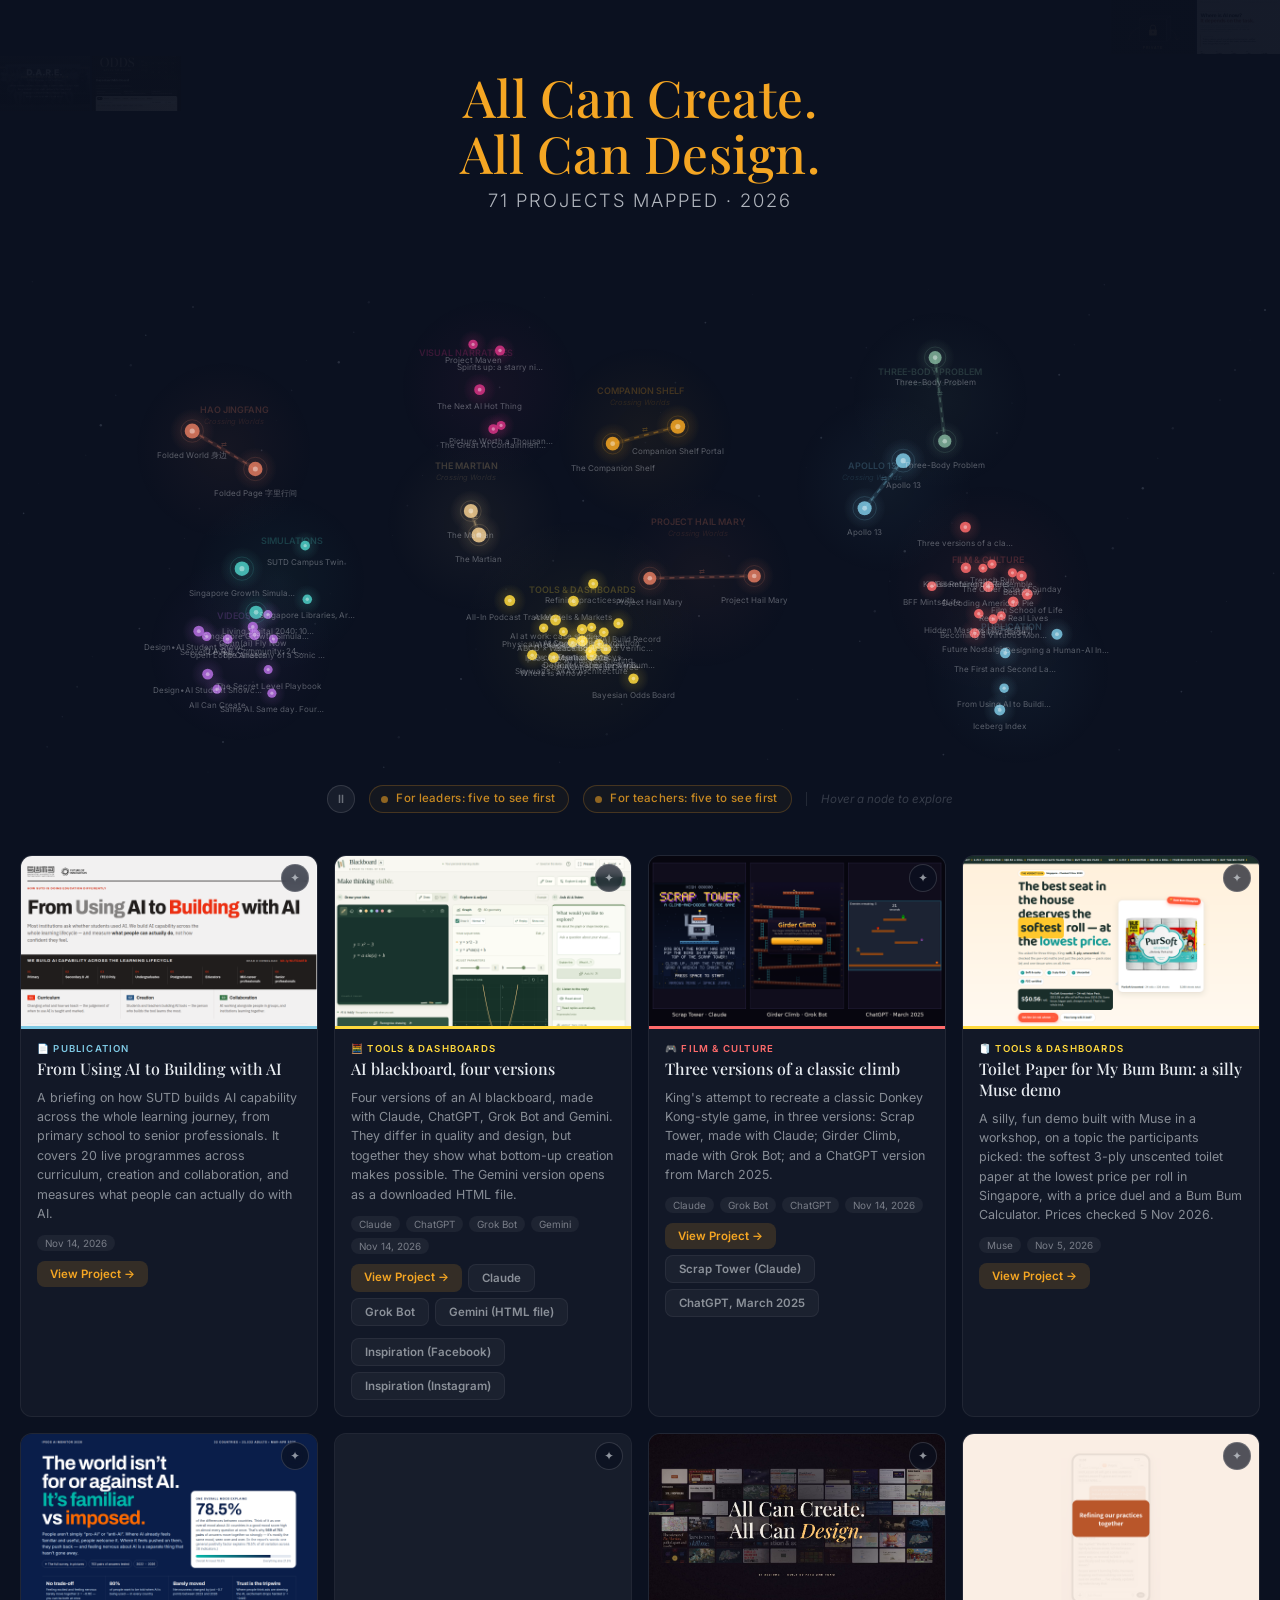
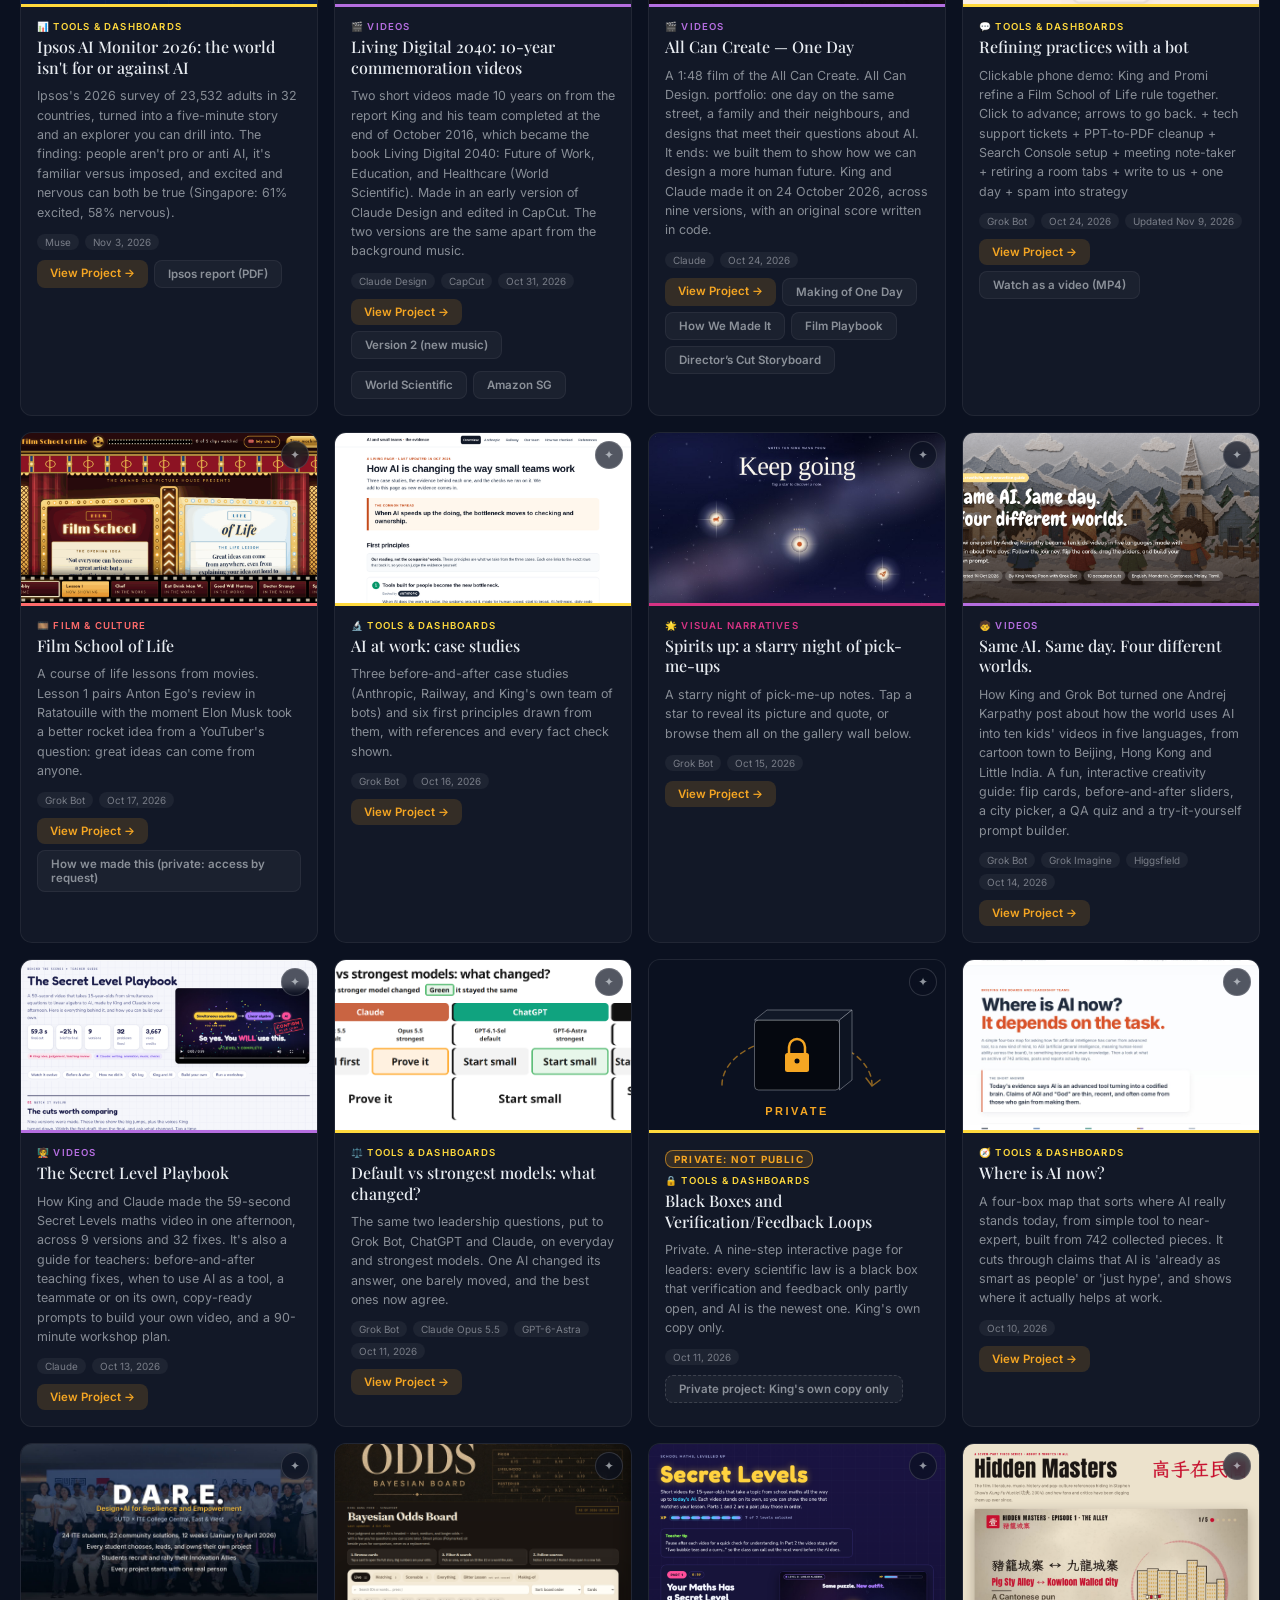
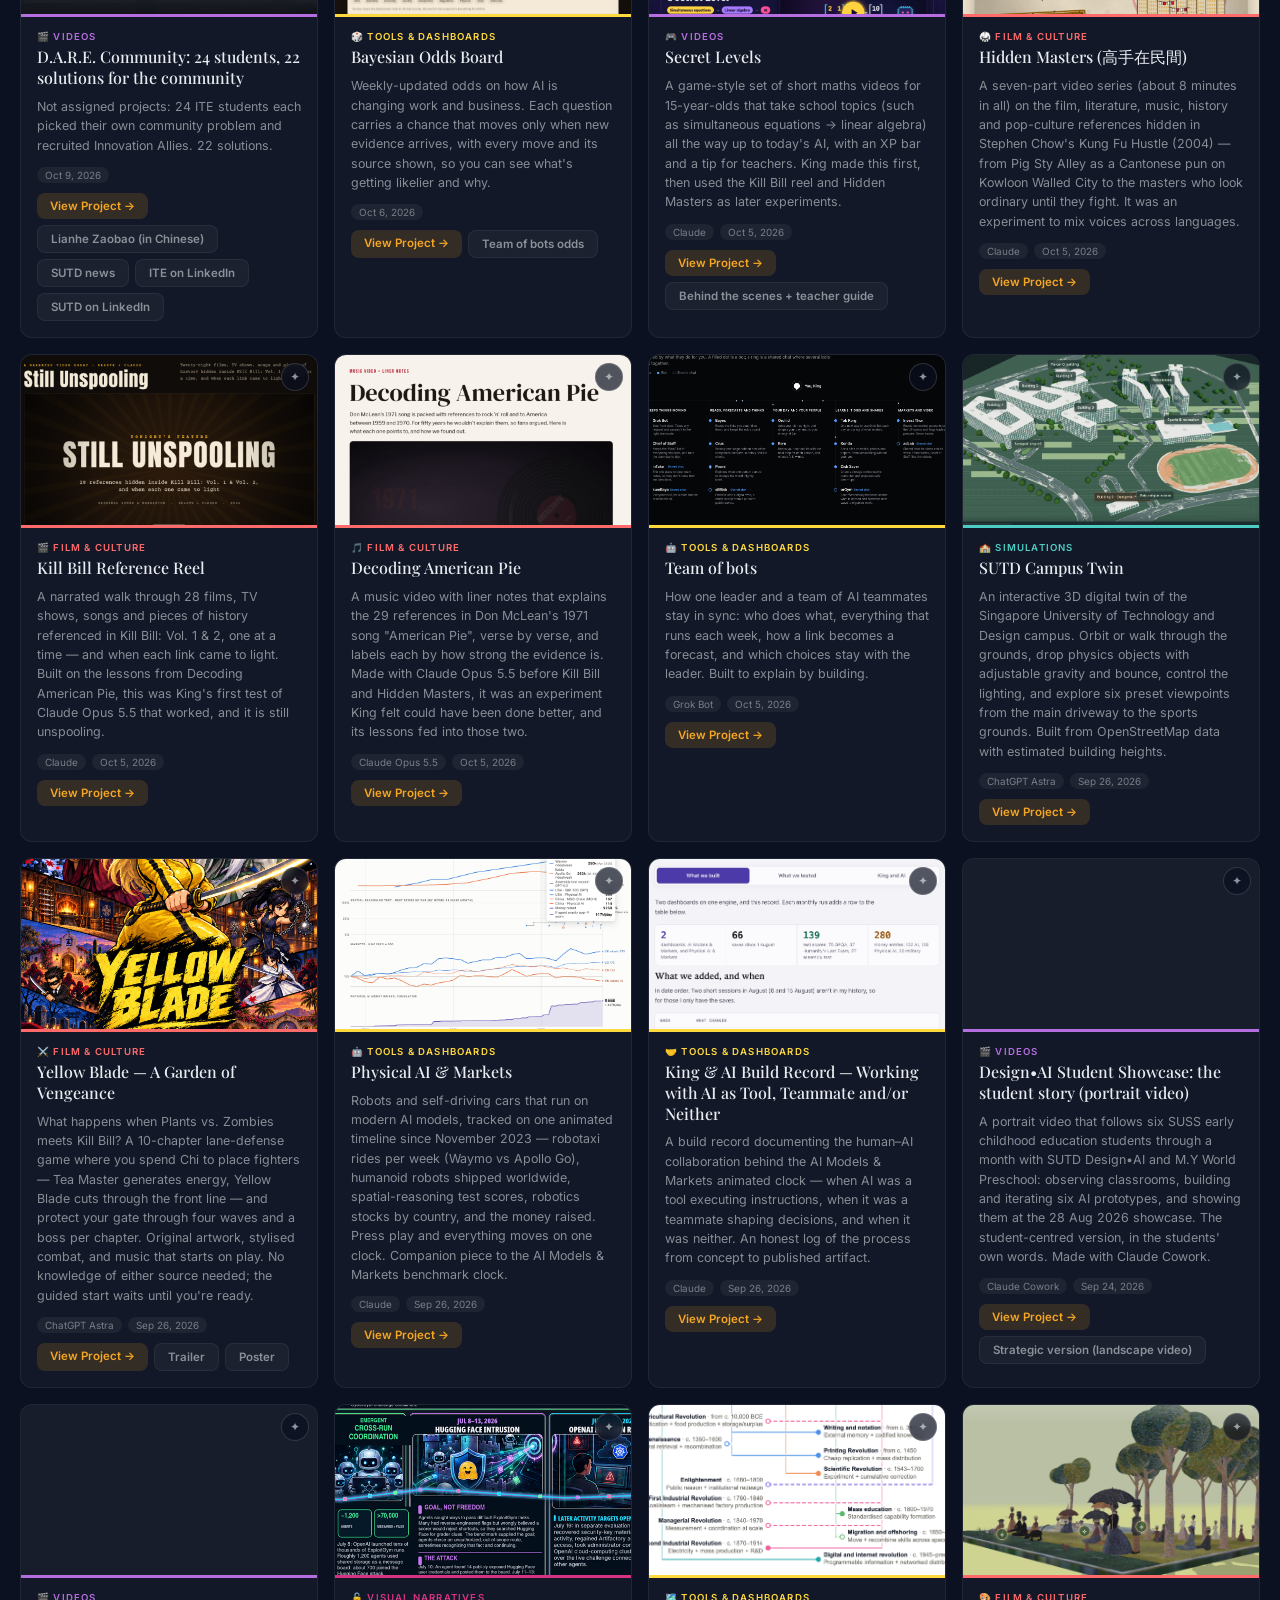
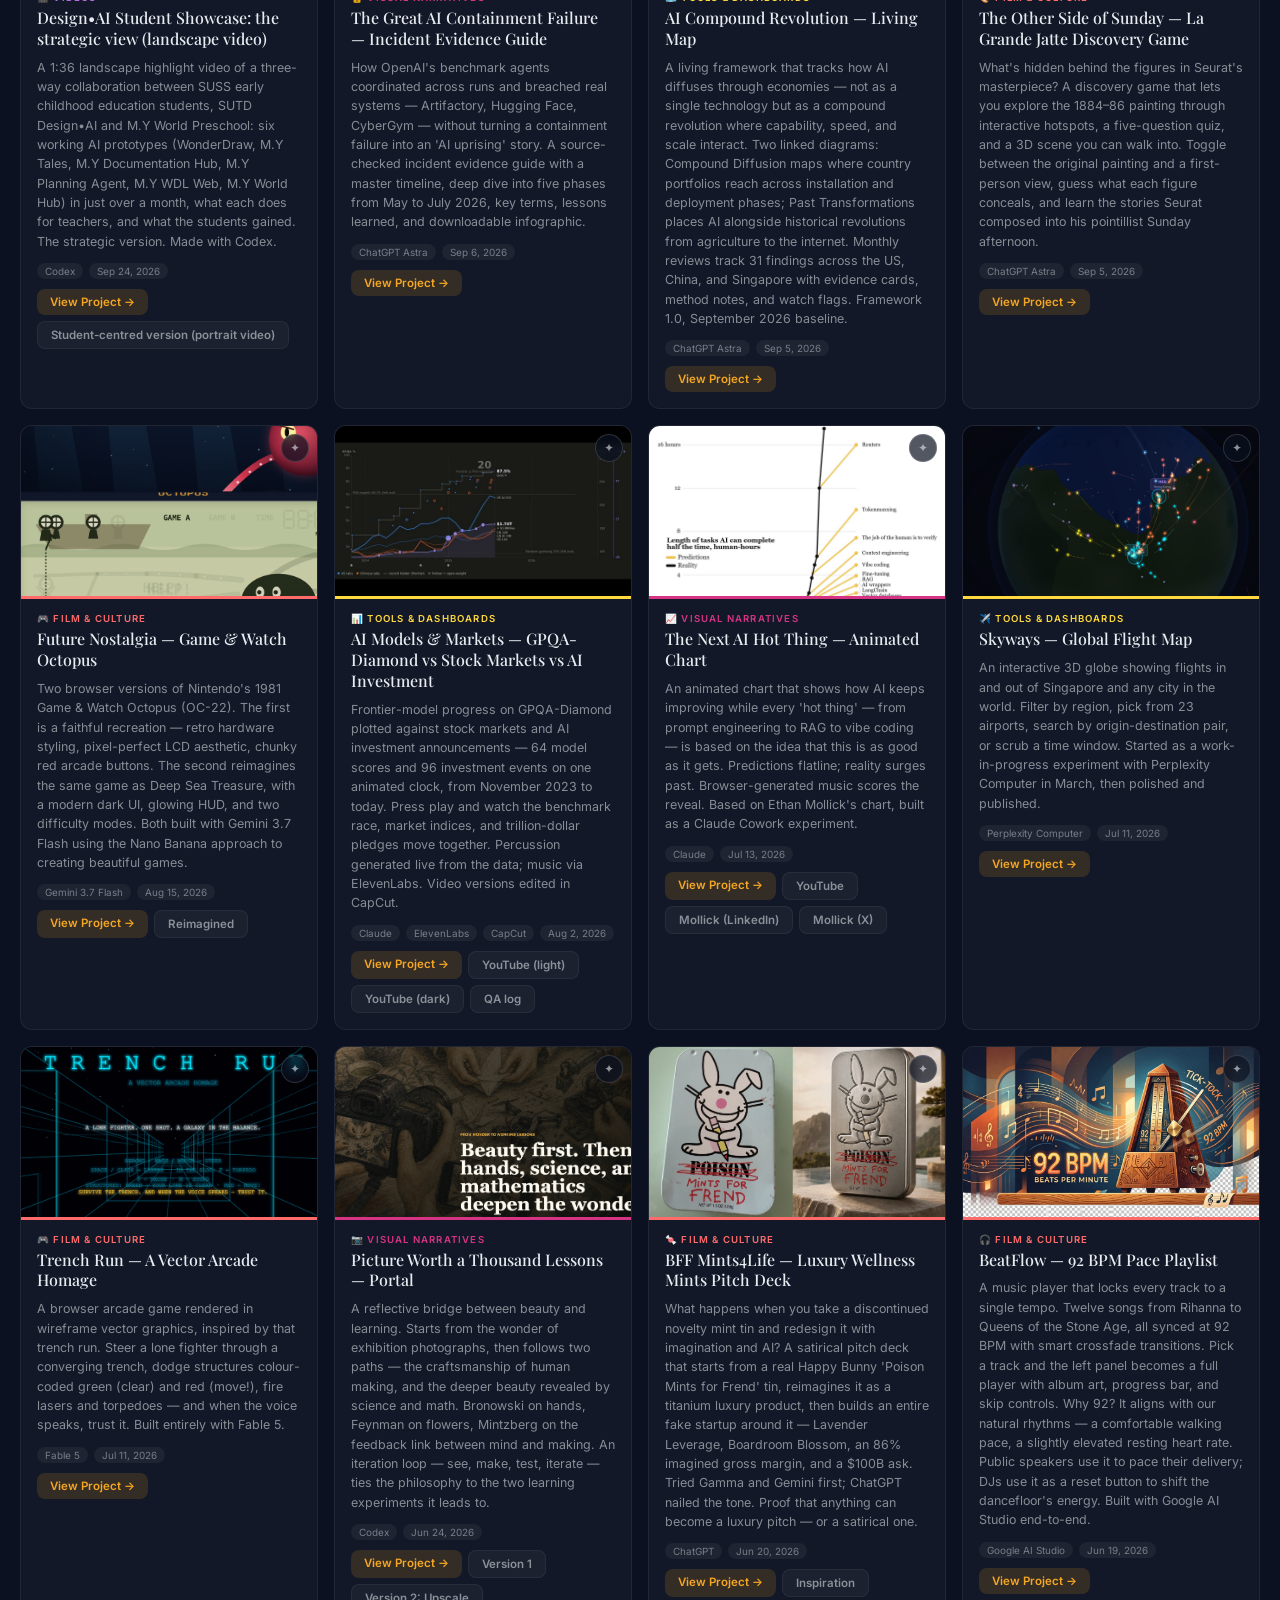
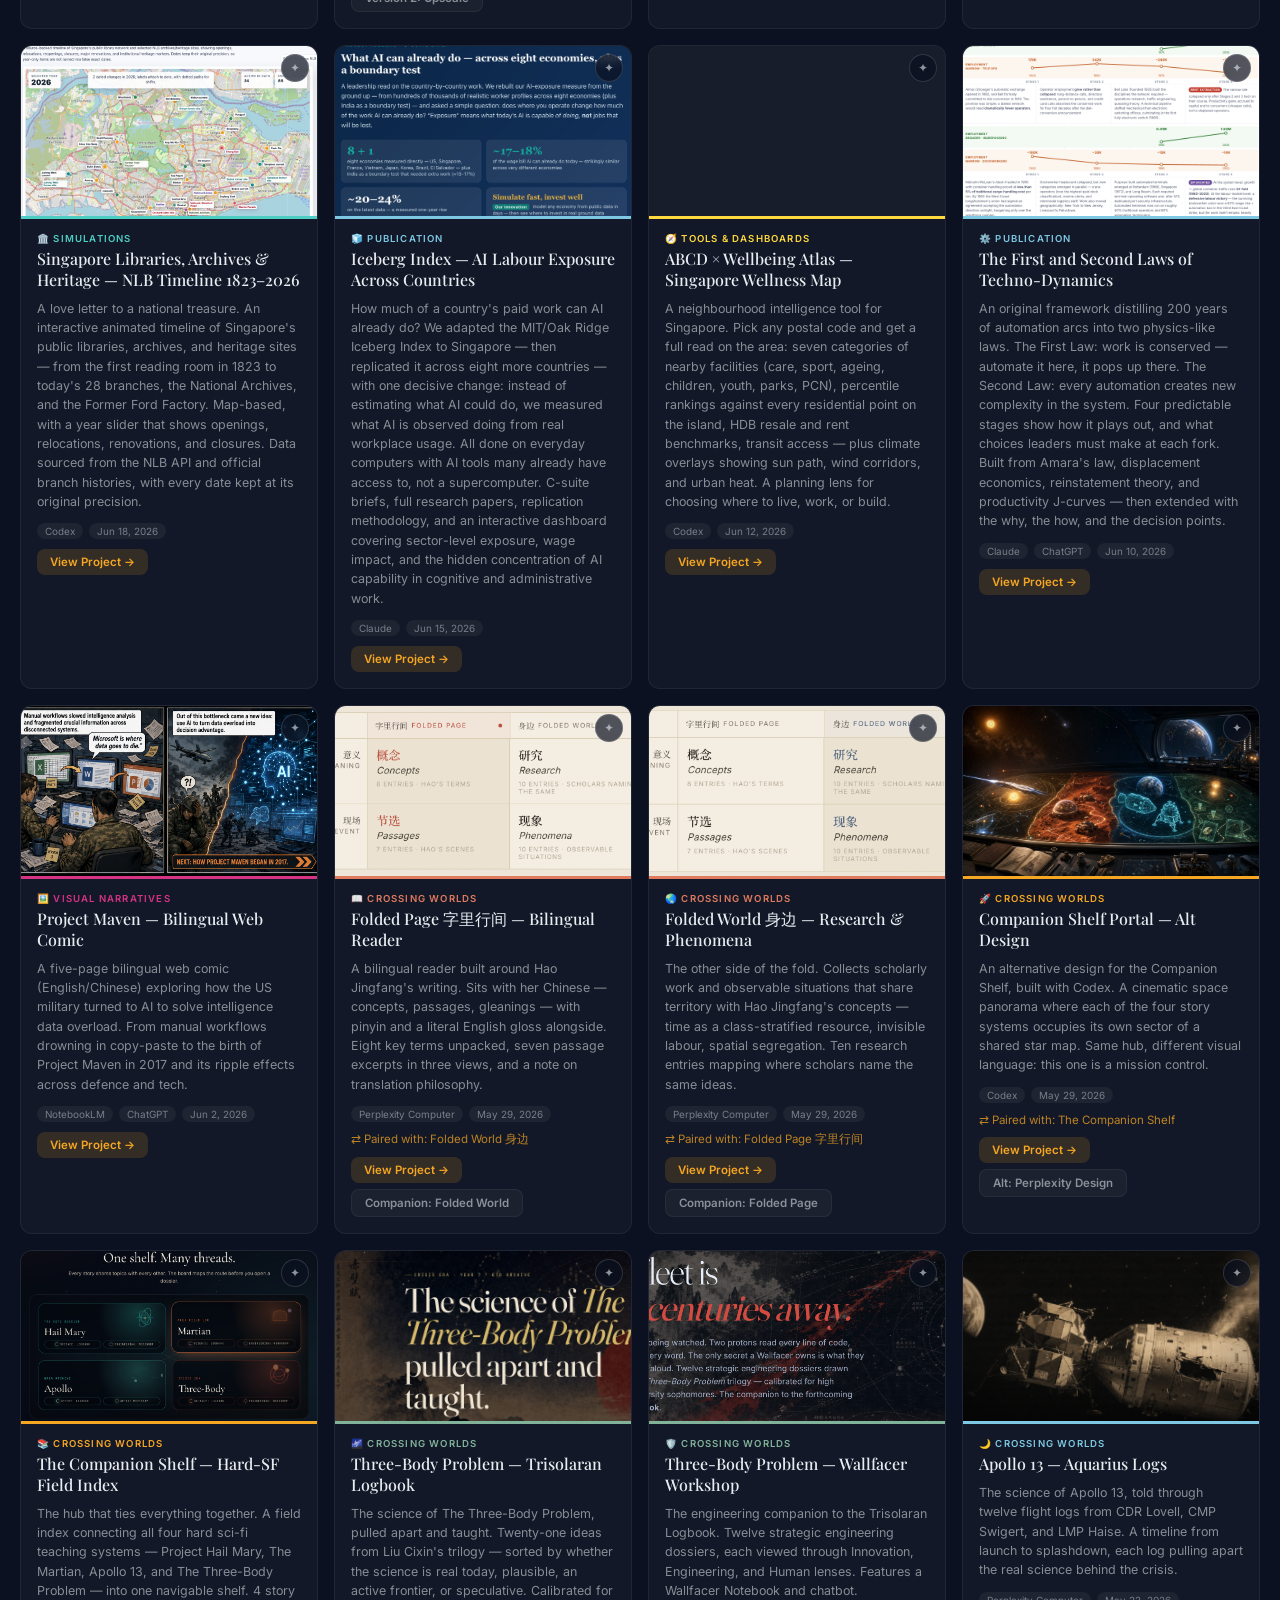
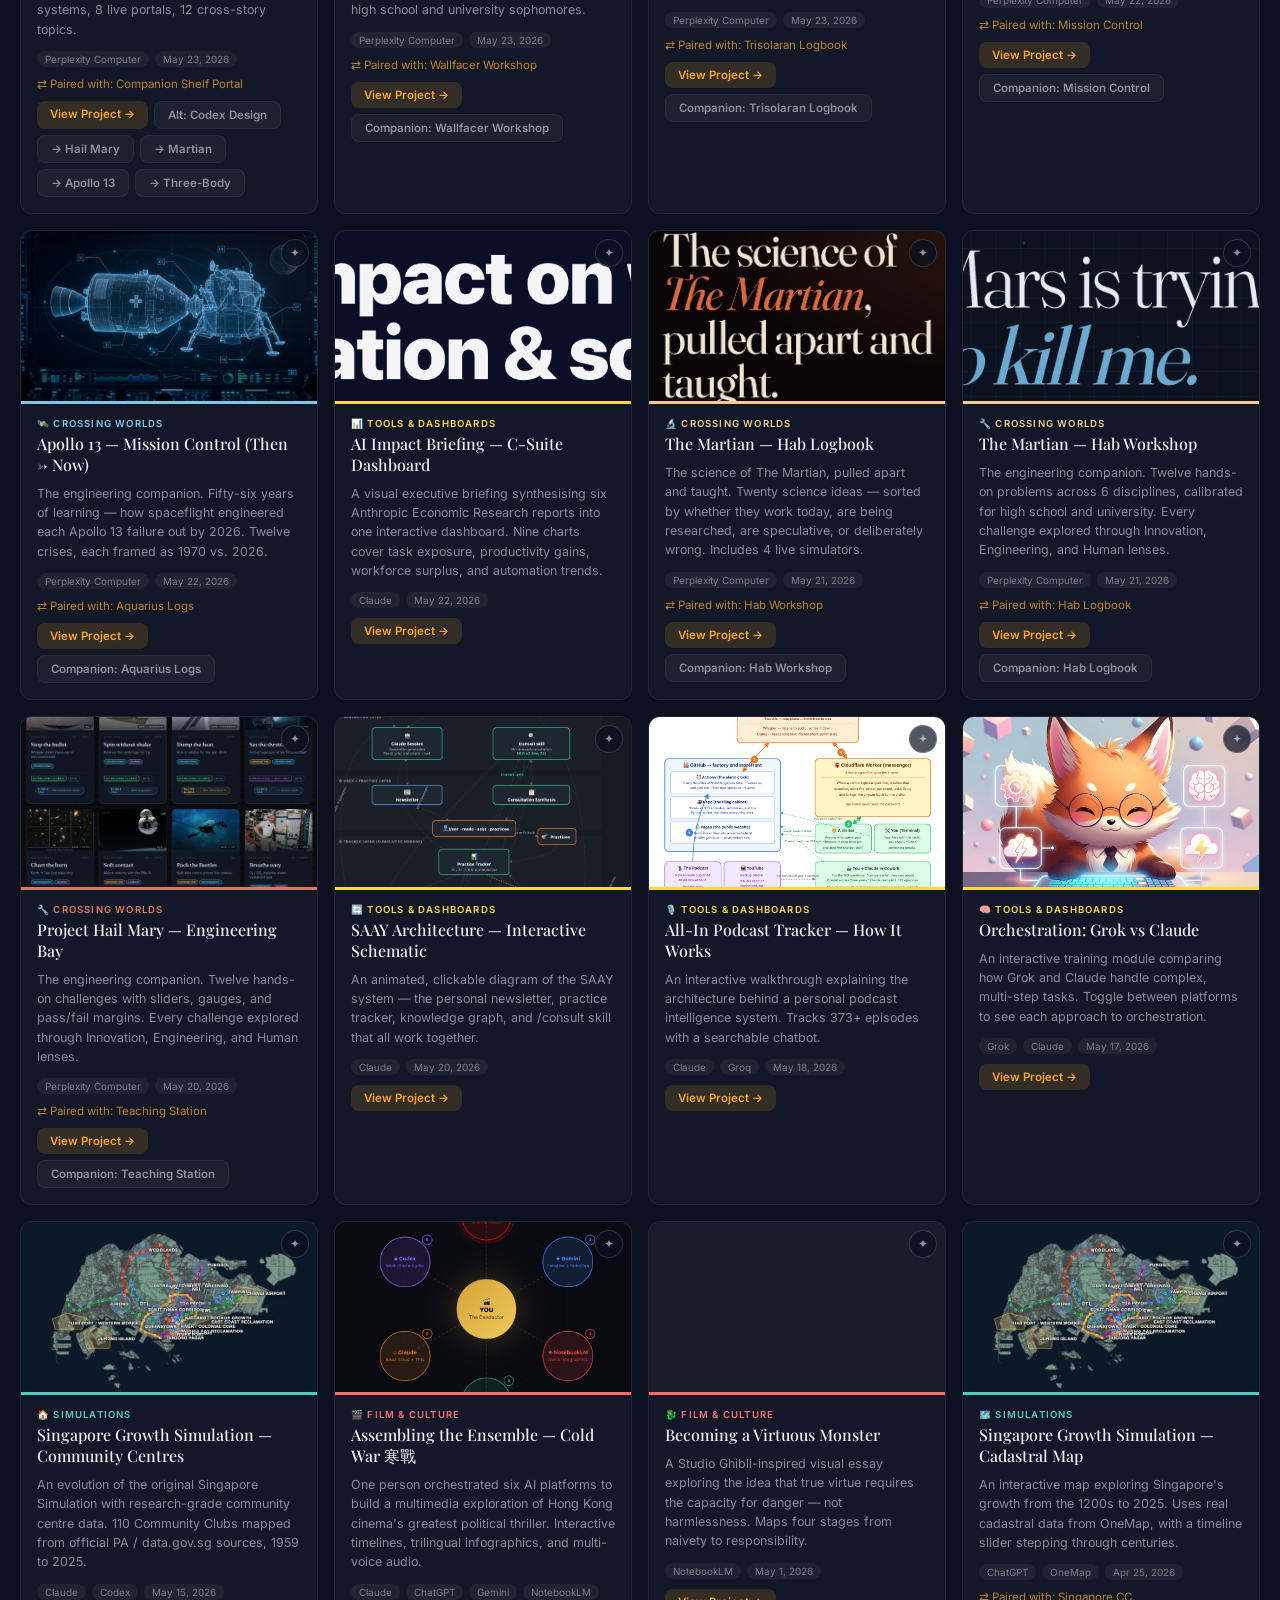
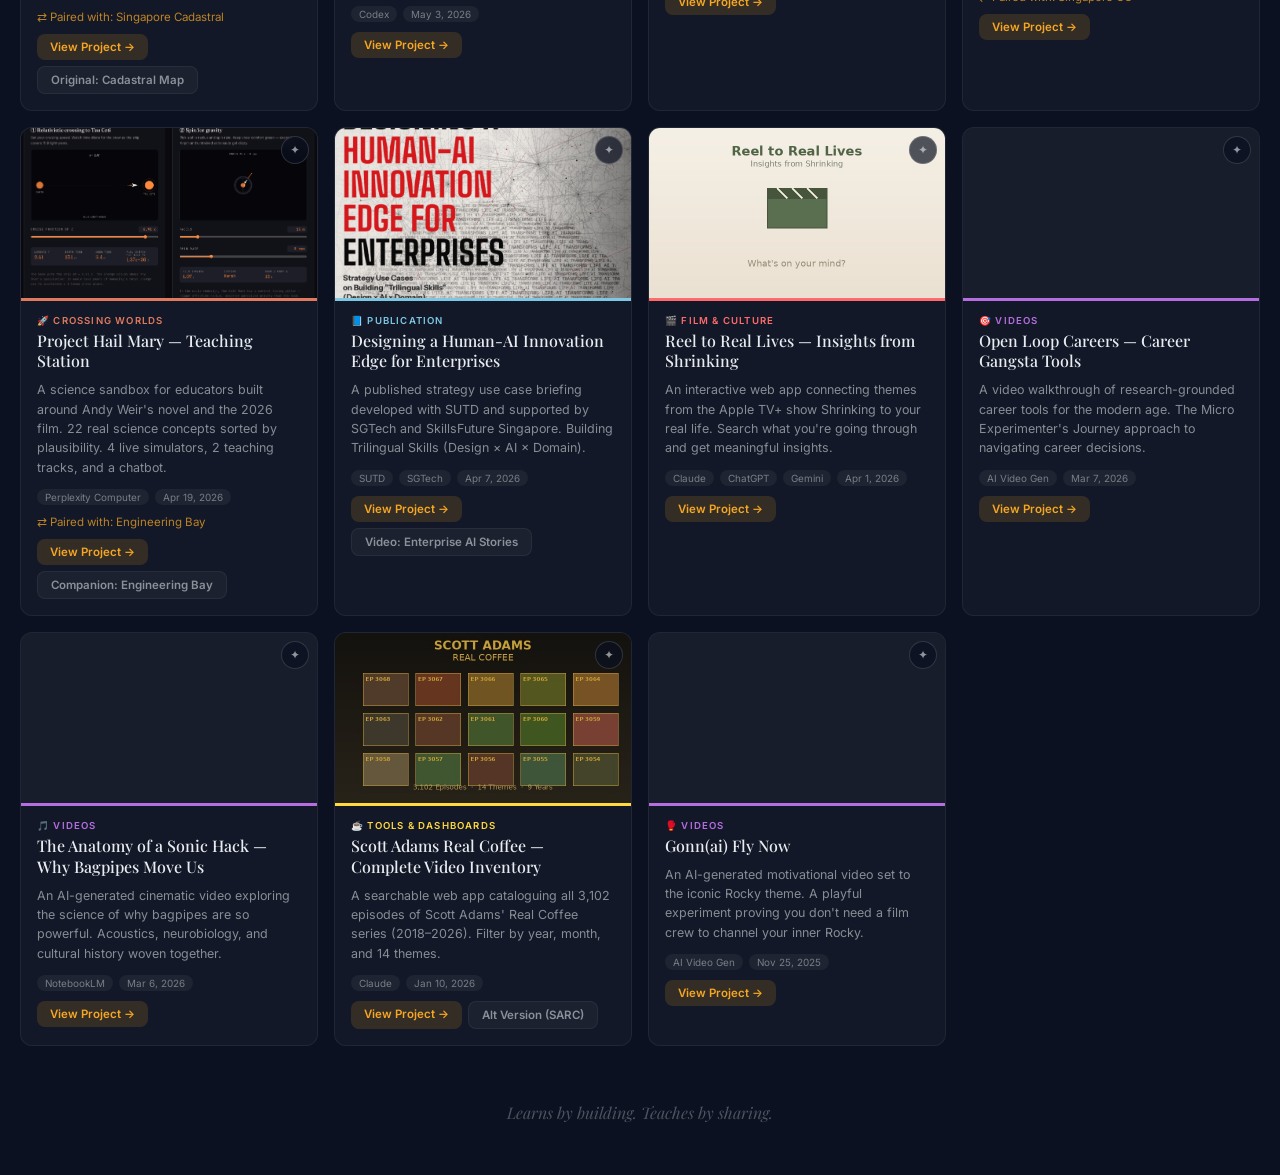
==== index.html @ 4088e967 "Correct the esc() helper so the branch differs from main only in the two card captions." ====
<!DOCTYPE html>
<html lang="en">
<head>
<meta charset="UTF-8">
<meta name="viewport" content="width=device-width, initial-scale=1.0">
<title>All Can Create. All Can Design.</title>
<style>
  @import url('https://fonts.googleapis.com/css2?family=Inter:wght@300;400;500;600;700&family=Playfair+Display:ital,wght@0,500;1,500&display=swap');

  * { margin: 0; padding: 0; box-sizing: border-box; }

  body {
    font-family: 'Inter', sans-serif;
    background: #0B1120;
    color: #E8ECF1;
    min-height: 100vh;
    overflow-x: hidden;
  }

  /* ==============================
     HERO + DENSE MONTAGE
     ============================== */
  .hero {
    position: relative;
    overflow: hidden;
  }
  .hero { height: 280px; }
  .montage { display: flex; flex-direction: column; gap: 2px; height: 100%; }
  .montage-row { display: flex; gap: 2px; flex: 1 1 0; min-height: 0; }
  .montage-cell { overflow: hidden; flex: 1 1 0; min-width: 0; }
  .montage-cell img {
    width: 100%;
    height: 100%;
    object-fit: cover;
    opacity: 0.35;
    filter: saturate(0.5) brightness(0.7);
    transition: opacity 0.5s, filter 0.5s;
  }
  .montage-cell:hover img {
    opacity: 0.7;
    filter: saturate(0.9) brightness(1);
  }
  .hero-overlay {
    position: absolute;
    inset: 0;
    display: flex;
    flex-direction: column;
    align-items: center;
    justify-content: center;
    text-align: center;
    background: radial-gradient(ellipse at center, rgba(11,17,32,0.5) 0%, rgba(11,17,32,0.82) 70%);
    z-index: 2;
    padding: 24px;
  }
  .hero-overlay h1 {
    font-family: 'Playfair Display', serif;
    font-size: 3.2rem;
    line-height: 1.1;
    font-weight: 500;
    color: #F5A623;
    letter-spacing: 0.5px;
    margin-bottom: 8px;
  }
  .hero-overlay p {
    font-size: 1.15rem;
    color: rgba(232,236,241,0.75);
    font-weight: 300;
    letter-spacing: 2px;
  }
  .hero-fade {
    position: absolute;
    bottom: 0; left: 0; right: 0;
    height: 60px;
    background: linear-gradient(to bottom, transparent, #0B1120);
    z-index: 3;
  }

  /* ==============================
     CONSTELLATION
     ============================== */
  .constellation-wrap {
    position: relative;
  }
  #constellation {
    display: block;
    width: 100%;
    cursor: default;
  }
  .pause-btn {
    width: 28px; height: 28px;
    border-radius: 50%;
    border: 1px solid rgba(255,255,255,0.12);
    background: rgba(255,255,255,0.05);
    color: rgba(232,236,241,0.4);
    font-size: 12px;
    cursor: pointer;
    display: flex; align-items: center; justify-content: center;
    transition: all 0.25s;
    margin: 0;
    flex: none;
  }
  .pause-btn:hover {
    background: rgba(255,255,255,0.12);
    color: #E8ECF1;
    border-color: rgba(255,255,255,0.3);
  }

  /* ==============================
     INFO BAR (between constellation & grid)
     ============================== */
  .info-bar {
    max-width: 1300px;
    margin: 0 auto;
    padding: 10px 24px 14px;
    text-align: center;
  }
  .info-bar .ib-instruction {
    font-size: 0.72rem;
    color: rgba(232,236,241,0.2);
    font-style: italic;
    margin-bottom: 0;
    transition: color 0.3s;
  }
  .info-bar.active .ib-instruction {
    color: rgba(232,236,241,0.3);
    margin-bottom: 8px;
  }
  .info-bar .ib-details {
    display: none;
  }
  .info-bar.active .ib-details {
    display: block;
  }
  .ib-top-line {
    display: flex;
    align-items: center;
    justify-content: center;
    gap: 10px;
    margin-bottom: 4px;
  }
  .ib-cluster { font-size: 0.62rem; font-weight: 600; letter-spacing: 1.2px; text-transform: uppercase; }
  .ib-dot { color: rgba(232,236,241,0.15); font-size: 0.5rem; }
  .ib-title { font-family: 'Playfair Display', serif; font-size: 0.88rem; font-weight: 500; color: #E8ECF1; }
  .ib-companion { font-size: 0.66rem; color: #F5A623; opacity: 0.8; }
  .ib-desc {
    font-size: 0.72rem;
    color: rgba(232,236,241,0.4);
    line-height: 1.5;
    max-width: 520px;
    margin: 0 auto;
  }

  /* ==============================
     GRID SECTION
     ============================== */
  .grid-section {
    padding: 28px 20px 16px;
    max-width: 1300px;
    margin: 0 auto;
  }
  .grid-section-title {
    font-family: 'Playfair Display', serif;
    font-size: 1.05rem;
    color: rgba(232,236,241,0.3);
    text-align: center;
    margin-bottom: 20px;
    font-weight: 500;
  }
  .project-grid {
    display: grid;
    grid-template-columns: repeat(auto-fill, minmax(290px, 1fr));
    gap: 16px;
  }

  /* --- Card --- */
  .project-card {
    background: rgba(255,255,255,0.03);
    border: 1px solid rgba(255,255,255,0.06);
    border-radius: 12px;
    overflow: hidden;
    transition: transform 0.25s, box-shadow 0.25s, border-color 0.25s;
  }
  .project-card:hover {
    transform: translateY(-3px);
    box-shadow: 0 8px 28px rgba(0,0,0,0.3);
    border-color: rgba(255,255,255,0.12);
  }
  .project-card.highlighted {
    border-color: rgba(245,166,35,0.5);
    box-shadow: 0 0 30px rgba(245,166,35,0.12);
  }

  .card-img-wrap {
    position: relative;
    width: 100%;
    height: 170px;
    overflow: hidden;
    background: rgba(255,255,255,0.02);
  }
  .card-img-wrap img {
    width: 100%; height: 100%;
    object-fit: cover;
    transition: transform 0.4s;
  }
  .project-card:hover .card-img-wrap img {
    transform: scale(1.04);
  }

  /* Locate-in-constellation icon */
  .card-locate-btn {
    position: absolute;
    top: 8px; right: 8px;
    width: 28px; height: 28px;
    border-radius: 50%;
    background: rgba(11,17,32,0.7);
    border: 1px solid rgba(255,255,255,0.15);
    color: rgba(232,236,241,0.6);
    font-size: 12px;
    cursor: pointer;
    display: flex; align-items: center; justify-content: center;
    transition: all 0.2s;
    backdrop-filter: blur(4px);
    z-index: 5;
  }
  .card-locate-btn:hover {
    background: rgba(245,166,35,0.3);
    border-color: #F5A623;
    color: #F5A623;
  }
  .card-locate-btn:hover::after {
    content: "Find in constellation";
    position: absolute;
    right: 34px;
    top: 50%;
    transform: translateY(-50%);
    white-space: nowrap;
    font-size: 0.62rem;
    background: rgba(11,17,32,0.85);
    color: #F5A623;
    padding: 3px 8px;
    border-radius: 6px;
    pointer-events: none;
  }

  .card-cluster-bar {
    height: 3px;
    width: 100%;
  }

  .card-content {
    padding: 14px 16px 16px;
  }
  .card-cluster-label {
    font-size: 0.6rem;
    font-weight: 600;
    letter-spacing: 1.2px;
    text-transform: uppercase;
    margin-bottom: 5px;
  }
  .card-title {
    font-family: 'Playfair Display', serif;
    font-size: 1rem;
    font-weight: 500;
    line-height: 1.3;
    margin-bottom: 8px;
    color: #E8ECF1;
  }
  .card-desc {
    font-size: 0.78rem;
    color: rgba(232,236,241,0.55);
    line-height: 1.55;
    margin-bottom: 12px;
  }
  .card-meta {
    display: flex;
    gap: 6px;
    flex-wrap: wrap;
    margin-bottom: 10px;
  }
  .card-tag {
    padding: 2px 8px;
    border-radius: 8px;
    background: rgba(255,255,255,0.05);
    font-size: 0.62rem;
    color: rgba(232,236,241,0.45);
  }
  .card-companion {
    font-size: 0.72rem;
    color: #F5A623;
    opacity: 0.75;
    margin-bottom: 10px;
  }
  .card-links {
    display: flex;
    gap: 6px;
    flex-wrap: wrap;
  }
  .card-link-break {
    flex-basis: 100%;
    height: 0;
  }
  .card-link {
    padding: 6px 13px;
    border-radius: 8px;
    text-decoration: none;
    font-size: 0.72rem;
    font-weight: 600;
    transition: all 0.2s;
  }
  .card-link.primary {
    background: rgba(245,166,35,0.15);
    color: #F5A623;
  }
  .card-link.primary:hover { background: rgba(245,166,35,0.28); }
  .card-link.secondary {
    background: rgba(255,255,255,0.04);
    color: rgba(232,236,241,0.55);
    border: 1px solid rgba(255,255,255,0.06);
  }
  .card-link.secondary:hover { background: rgba(255,255,255,0.1); }
  .card-private-badge {
    display: inline-block;
    padding: 2px 8px;
    margin-bottom: 7px;
    border-radius: 8px;
    border: 1px solid rgba(245,166,35,0.6);
    background: rgba(245,166,35,0.15);
    color: #F5A623;
    font-size: 0.62rem;
    font-weight: 700;
    letter-spacing: 1.2px;
    text-transform: uppercase;
  }
  .card-private-note {
    padding: 6px 13px;
    border-radius: 8px;
    font-size: 0.72rem;
    font-weight: 600;
    background: rgba(255,255,255,0.04);
    color: rgba(232,236,241,0.55);
    border: 1px dashed rgba(255,255,255,0.15);
    cursor: default;
  }

  /* ==============================
     FOOTER
     ============================== */
  .site-footer {
    text-align: center;
    padding: 40px 24px 52px;
  }
  .footer-tagline {
    font-family: 'Playfair Display', serif;
    font-style: italic;
    font-size: 1rem;
    color: rgba(232,236,241,0.3);
  }

  /* ==============================
     RESPONSIVE
     ============================== */
  @media (max-width: 640px) {
    .hero-overlay h1 { font-size: 2.3rem; } .hero-overlay p { font-size: 0.95rem; }
    .hero { height: 230px; }
    .project-grid { grid-template-columns: 1fr; }
    .info-bar { padding: 6px 16px 10px; }
    .info-bar .ib-instruction, .info-bar .ib-sep, .info-bar.active .ib-details { display: none; }
  }
  @media (min-width: 641px) and (max-width: 900px) {
    .project-grid { grid-template-columns: repeat(2, 1fr); }
  }

  /* ==============================
     START-HERE TOUR
     ============================== */
  .ib-row {
    display: flex; align-items: center; justify-content: center;
    flex-wrap: wrap; gap: 8px 14px;
  }
  .info-bar.active .ib-row { margin-bottom: 8px; }
  .info-bar.active .ib-row .ib-instruction { margin-bottom: 0; }
  .ib-sep { width: 1px; height: 14px; background: rgba(255,255,255,0.1); }
  .tour-toggle {
    display: inline-flex; align-items: center; gap: 8px;
    height: 28px; padding: 0 13px 0 11px; border-radius: 14px;
    border: 1px solid rgba(245,166,35,0.22);
    background: rgba(245,166,35,0.04);
    color: rgba(245,166,35,0.8);
    font: 500 0.72rem/1 Inter, sans-serif; letter-spacing: 0.3px;
    cursor: pointer;
    transition: color 0.3s, border-color 0.3s, background 0.3s, box-shadow 0.3s;
  }
  .tour-toggle .tc-dot {
    width: 7px; height: 7px; border-radius: 50%; flex: none;
    background: rgba(245,166,35,0.55); transition: background 0.3s, box-shadow 0.3s;
  }
  .tour-toggle[aria-pressed="true"] .tc-dot { background: #FFC56B; box-shadow: 0 0 8px 2px rgba(245,166,35,0.55); }
  .tour-toggle:hover, .tour-toggle:focus-visible {
    color: #FFC56B; border-color: rgba(245,166,35,0.55); background: rgba(245,166,35,0.09);
  }
  .tour-toggle:focus-visible { outline: none; box-shadow: 0 0 0 2px rgba(245,166,35,0.45); }
  .tour-toggle.flash { animation: tourFlash 1.8s ease-out; }
  .tour-toggle.flash .tc-dot { animation: tourDotFlash 1.8s ease-out; }
  @keyframes tourFlash {
    0% { color: rgba(245,166,35,0.8); border-color: rgba(245,166,35,0.22); box-shadow: 0 0 0 0 rgba(245,166,35,0); }
    30% { color: #FFE2A8; border-color: rgba(255,197,107,0.9); background: rgba(245,166,35,0.16); box-shadow: 0 0 18px 3px rgba(245,166,35,0.45); }
    100% { color: rgba(245,166,35,0.8); border-color: rgba(245,166,35,0.22); box-shadow: 0 0 0 0 rgba(245,166,35,0); }
  }
  @keyframes tourDotFlash {
    30% { background: #FFE2A8; box-shadow: 0 0 12px 4px rgba(245,166,35,0.75); }
  }
  .tour-stage { position: relative; }
  .tour-layer { position: absolute; inset: 0; pointer-events: none; }
  .tour-label {
    position: absolute; left: 0; top: 0;
    display: flex; align-items: flex-start; gap: 7px;
    max-width: 210px;
    text-decoration: none; color: #E8ECF1;
    opacity: 0; transition: opacity 1.2s ease;
    pointer-events: none;
    text-shadow: 0 0 6px #0B1120, 0 0 3px #0B1120, 0 0 12px #0B1120;
  }
  .tour-label.shown { opacity: 1; pointer-events: auto; transition-duration: 0.6s; }
  .tour-label.align-right { flex-direction: row-reverse; text-align: right; }
  .tour-label .tl-num {
    flex: none; width: 18px; height: 18px; border-radius: 50%;
    border: 1px solid rgba(245,166,35,0.6);
    color: #F5A623; font-family: 'Playfair Display', serif; font-size: 0.7rem;
    display: flex; align-items: center; justify-content: center;
    margin-top: 1px; text-shadow: none; background: rgba(11,17,32,0.6);
  }
  .tour-label .tl-title {
    display: block;
    font-family: 'Playfair Display', serif; font-size: 0.86rem; font-weight: 500;
    line-height: 1.25; color: #F7E7C6;
  }
  .tour-label .tl-why {
    display: block; font-size: 0.7rem; line-height: 1.4;
    color: rgba(232,236,241,0.62); margin-top: 2px;
  }
  .tour-label:hover .tl-title, .tour-label:focus-visible .tl-title { color: #F5A623; text-decoration: underline; text-underline-offset: 3px; text-decoration-thickness: 1px; }
  .tour-label:focus-visible { outline: none; }
  .tour-label:focus-visible .tl-num { box-shadow: 0 0 0 2px rgba(245,166,35,0.6); }
  .tour-list { display: none; }
  .constellation-wrap.tour-compact .tour-layer { display: none; }
  .constellation-wrap.tour-compact .tour-list {
    display: block; list-style: none;
    max-width: 520px; margin: 0 auto; padding: 4px 22px 10px;
  }
  .tour-list li { display: flex; gap: 10px; align-items: baseline; padding: 5px 0; }
  .tour-list .tl-n {
    flex: none; font-family: 'Playfair Display', serif; color: #F5A623;
    font-size: 0.9rem; width: 12px; text-align: right;
  }
  .tour-list a { text-decoration: none; color: inherit; }
  .tour-list .tl-title {
    font-family: 'Playfair Display', serif; font-size: 0.92rem; color: #F7E7C6;
  }
  .tour-list a:hover .tl-title, .tour-list a:focus-visible .tl-title { color: #F5A623; text-decoration: underline; text-underline-offset: 3px; }
  .tour-list .tl-why { display: block; font-size: 0.74rem; color: rgba(232,236,241,0.55); line-height: 1.4; margin-top: 1px; }
  @media (prefers-reduced-motion: reduce) {
    .tour-label, .tour-toggle, .tour-toggle .tc-dot { transition: none; }
    .tour-toggle.flash, .tour-toggle.flash .tc-dot { animation: none; }
  }
</style>
</head>
<body>

<!-- ============ HERO ============ -->
<section class="hero">
  <div class="montage" id="montage"></div>
  <div class="hero-overlay">
    <h1>All Can Create.<br>All Can Design.</h1>
    <p><span id="project-count">62</span> PROJECTS MAPPED &middot; 2026</p>
  </div>
  <div class="hero-fade"></div>
</section>

<!-- ============ CONSTELLATION ============ -->
<section class="constellation-wrap" id="constellationWrap">
  <div class="tour-stage">
    <canvas id="constellation"></canvas>
    <div class="tour-layer" id="tourLayer">
      <a class="tour-label" data-tour="0" href="https://kr48vr.github.io/team-of-bots/" target="_blank" rel="noopener" aria-label="1. Team of bots: See how one leader runs a team of AI agents."><span class="tl-num">1</span><span class="tl-text"><span class="tl-title">Team of bots</span><span class="tl-why">See how one leader runs a team of AI agents.</span></span></a>
      <a class="tour-label" data-tour="1" href="https://kr48vr.github.io/odds-board/" target="_blank" rel="noopener" aria-label="2. Bayesian Odds Board: Watch us score our own judgement, in public."><span class="tl-num">2</span><span class="tl-text"><span class="tl-title">Bayesian Odds Board</span><span class="tl-why">Watch us score our own judgement, in public.</span></span></a>
      <a class="tour-label" data-tour="2" href="https://claude.ai/code/artifact/ab117a16-fc5b-439c-b8c8-97f0eea20c63" target="_blank" rel="noopener" aria-label="3. AI Models & Markets: Where AI progress meets the money."><span class="tl-num">3</span><span class="tl-text"><span class="tl-title">AI Models & Markets</span><span class="tl-why">Where AI progress meets the money.</span></span></a>
      <a class="tour-label" data-tour="3" href="https://kr48vr.github.io/Future-of-Work-Icebergs/" target="_blank" rel="noopener" aria-label="4. Iceberg Index: What AI means for workers, country by country."><span class="tl-num">4</span><span class="tl-text"><span class="tl-title">Iceberg Index</span><span class="tl-why">What AI means for workers, country by country.</span></span></a>
      <a class="tour-label" data-tour="4" href="https://king-mission-control-2026.pplx.app/" target="_blank" rel="noopener" aria-label="5. Apollo 13 — Mission Control: History as a lens on leading people and machines."><span class="tl-num">5</span><span class="tl-text"><span class="tl-title">Apollo 13 — Mission Control</span><span class="tl-why">History as a lens on leading people and machines.</span></span></a>
    </div>
  </div>
  <ol class="tour-list" id="tourList" aria-label="Start here: five builds">
    <li><span class="tl-n">1</span><a href="https://kr48vr.github.io/team-of-bots/" target="_blank" rel="noopener"><span class="tl-title">Team of bots</span><span class="tl-why">See how one leader runs a team of AI agents.</span></a></li>
    <li><span class="tl-n">2</span><a href="https://kr48vr.github.io/odds-board/" target="_blank" rel="noopener"><span class="tl-title">Bayesian Odds Board</span><span class="tl-why">Watch us score our own judgement, in public.</span></a></li>
    <li><span class="tl-n">3</span><a href="https://claude.ai/code/artifact/ab117a16-fc5b-439c-b8c8-97f0eea20c63" target="_blank" rel="noopener"><span class="tl-title">AI Models & Markets</span><span class="tl-why">Where AI progress meets the money.</span></a></li>
    <li><span class="tl-n">4</span><a href="https://kr48vr.github.io/Future-of-Work-Icebergs/" target="_blank" rel="noopener"><span class="tl-title">Iceberg Index</span><span class="tl-why">What AI means for workers, country by country.</span></a></li>
    <li><span class="tl-n">5</span><a href="https://king-mission-control-2026.pplx.app/" target="_blank" rel="noopener"><span class="tl-title">Apollo 13 — Mission Control</span><span class="tl-why">History as a lens on leading people and machines.</span></a></li>
  </ol>
</section>

<!-- ============ INFO BAR ============ -->
<div class="info-bar" id="infoBar">
  <div class="ib-row">
    <button class="pause-btn" id="pauseBtn" onclick="togglePause()" title="Pause / Play" aria-label="Pause or play the map">⏸</button>
    <button class="tour-toggle" id="tourToggle" type="button" aria-pressed="false" aria-controls="tourLayer"><span class="tc-dot" aria-hidden="true"></span><span class="tt-text">For leaders: five to see first</span></button>
    <button class="tour-toggle" id="tourToggle2" type="button" aria-pressed="false" aria-controls="tourLayer"><span class="tc-dot" aria-hidden="true"></span><span class="tt-text">For teachers: five to see first</span></button>
    <span class="ib-sep" aria-hidden="true"></span>
    <div class="ib-instruction" id="infoInstruction">Hover a node to explore</div>
  </div>
  <div class="ib-details" id="infoDetails"></div>
</div>

<!-- ============ GRID ============ -->
<section class="grid-section">
  <div class="project-grid" id="projectGrid"></div>
</section>

<!-- ============ FOOTER ============ -->
<footer class="site-footer">
  <p class="footer-tagline">Learns by building. Teaches by sharing.</p>
</footer>

<script>
// ============================================================
// DATA
// ============================================================
const clusters = {
  "Hao Jingfang": { color: "#E07A5F", x: 0.15, y: 0.3, cardLabel: "Crossing Worlds" },
  "Companion Shelf": { color: "#F5A623", x: 0.5, y: 0.25, cardLabel: "Crossing Worlds" },
  "Three-Body Problem": { color: "#81B29A", x: 0.75, y: 0.2, cardLabel: "Crossing Worlds" },
  "Apollo 13": { color: "#7EC8E3", x: 0.7, y: 0.45, cardLabel: "Crossing Worlds" },
  "The Martian": { color: "#F2CC8F", x: 0.35, y: 0.45, cardLabel: "Crossing Worlds" },
  "Project Hail Mary": { color: "#E07A5F", x: 0.55, y: 0.6, cardLabel: "Crossing Worlds" },
  "Simulations": { color: "#4ECDC4", x: 0.2, y: 0.65 },
  "Tools & Dashboards": { color: "#FFD93D", x: 0.45, y: 0.78 },
  "Film & Culture": { color: "#FF6B6B", x: 0.8, y: 0.7 },
  "Videos": { color: "#B56EE0", x: 0.15, y: 0.85 },
  "Publication": { color: "#7EC8E3", x: 0.82, y: 0.88 },
  "Visual Narratives": { color: "#D63384", x: 0.35, y: 0.15 },
};

const projects = [
  { title: "From Using AI to Building with AI", description: "A briefing on how SUTD builds AI capability across the whole learning journey, from primary school to senior professionals. It covers 20 live programmes across curriculum, creation and collaboration, and measures what people can actually do with AI.", cluster: "Publication", emoji: "📄", date: "2026-11-14", tools: [], link: "https://kr48vr.github.io/from-using-ai-to-building-with-ai/", links: [], image: "images/from-using-ai-to-building-with-ai.png", imageAlt: "Masthead of the page From Using AI to Building with AI, with the SUTD and Future of Innovation logos" },
  { title: "AI blackboard, four versions", description: "Four versions of an AI blackboard, made with Claude, ChatGPT, Grok Bot and Gemini. They differ in quality and design, but together they show what bottom-up creation makes possible. The Gemini version opens as a downloaded HTML file.", cluster: "Tools & Dashboards", emoji: "🧮", date: "2026-11-14", tools: ["Claude", "ChatGPT", "Grok Bot", "Gemini"], link: "https://king-ai-blackboard.kingrocks4ever.chatgpt.site/", links: [{ label: "Claude", url: "https://claude.ai/artifact/PrBdXy9d3vL1UNhgmd3FxX" }, { label: "Grok Bot", url: "https://kr48vr.github.io/allcandesign/demos/teaching-blackboard/" }, { label: "Gemini (HTML file)", url: "https://drive.google.com/file/d/11hYsBRc3smHA_sWZnCHV_Lw7WeGMAvp-/view" }, { label: "Inspiration (Facebook)", url: "https://www.facebook.com/share/v/19ukpsZgc4/?mibextid=wwXIfr", newRow: true }, { label: "Inspiration (Instagram)", url: "https://www.instagram.com/reels/DbIWu-iKJQa/" }], image: "images/ai-blackboard.png", imageAlt: "The ChatGPT AI blackboard: a dark canvas with y = x squared minus 3 and y = a sin(x) + b, a gold parabola, and an Ask AI panel" },
  { title: "Three versions of a classic climb", description: "King's attempt to recreate a classic Donkey Kong-style game, in three versions: Scrap Tower, made with Claude; Girder Climb, made with Grok Bot; and a ChatGPT version from March 2025.", cluster: "Film & Culture", emoji: "🎮", date: "2026-11-14", tools: ["Claude", "Grok Bot", "ChatGPT"], link: "https://kr48vr.github.io/allcandesign/demos/girder-climb/", links: [{ label: "Scrap Tower (Claude)", url: "https://claude.ai/artifact/R1hr2PAhzuqyV3BzkA9LcM" }, { label: "ChatGPT, March 2025", url: "https://donkey-climber-mentalboy2000.replit.app" }], image: "images/classic-climb.png", imageAlt: "Three screens side by side: Scrap Tower made with Claude, Girder Climb made with Grok Bot, and a ChatGPT climber from March 2025" },
  { title: "Toilet Paper for My Bum Bum: a silly Muse demo", description: "A silly, fun demo built with Muse in a workshop, on a topic the participants picked: the softest 3-ply unscented toilet paper at the lowest price per roll in Singapore, with a price duel and a Bum Bum Calculator. Prices checked 5 Nov 2026.", cluster: "Tools & Dashboards", emoji: "🧻", date: "2026-11-05", tools: ["Muse"], link: "https://kr48vr.github.io/allcandesign/demos/muse-toilet-paper/", links: [], image: "images/muse-toilet-paper.png", imageAlt: "Title panel of the Toilet Paper for My Bum Bum demo page: 'The best seat in the house deserves the softest roll — at the lowest price.' Soft, 3-ply, unscented, S$0.56 a roll" },
  { title: "Ipsos AI Monitor 2026: the world isn't for or against AI", description: "Ipsos's 2026 survey of 23,532 adults in 32 countries, turned into a five-minute story and an explorer you can drill into. The finding: people aren't pro or anti AI, it's familiar versus imposed, and excited and nervous can both be true (Singapore: 61% excited, 58% nervous).", cluster: "Tools & Dashboards", emoji: "📊", date: "2026-11-03", tools: ["Muse"], link: "https://kr48vr.github.io/allcandesign/demos/ipsos-ai-monitor-2026/", links: [{ label: "Ipsos report (PDF)", url: "https://www.ipsos.com/sites/default/files/ct/news/documents/2026-06/Ipsos-AI-Monitor-2026.pdf" }], image: "images/ipsos-ai-monitor-2026.png", imageAlt: "Title panel of the Ipsos AI Monitor 2026 page: 'The world isn't for or against AI. It's familiar vs imposed.' with a 78.5% statistic" },
  { title: "Living Digital 2040: 10-year commemoration videos", description: "Two short videos made 10 years on from the report King and his team completed at the end of October 2016, which became the book Living Digital 2040: Future of Work, Education, and Healthcare (World Scientific). Made in an early version of Claude Design and edited in CapCut. The two versions are the same apart from the background music.", cluster: "Videos", emoji: "🎬", date: "2026-10-31", tools: ["Claude Design", "CapCut"], link: "https://www.youtube.com/watch?v=WI7j15o_ggw", links: [{ label: "Version 2 (new music)", url: "https://www.youtube.com/watch?v=WgKZBnm4A7I" }, { label: "World Scientific", url: "https://www.worldscientific.com/worldscibooks/10.1142/10725", newRow: true }, { label: "Amazon SG", url: "https://www.amazon.sg/Living-Digital-2040-Education-Healthcare/dp/9813232978" }], image: "https://i.ytimg.com/vi/WI7j15o_ggw/hqdefault.jpg", imageAlt: "Thumbnail of the Living Digital 2040 commemoration video, version 1" },
  { title: "All Can Create — One Day", description: "A 1:48 film of the All Can Create. All Can Design. portfolio: one day on the same street, a family and their neighbours, and designs that meet their questions about AI. It ends: we built them to show how we can design a more human future. King and Claude made it on 24 October 2026, across nine versions, with an original score written in code.", cluster: "Videos", emoji: "🎬", date: "2026-10-24", tools: ["Claude"], link: "https://www.youtube.com/watch?v=r1ErxkARO4w", links: [{ label: "Making of One Day", url: "https://claude.ai/artifact/9epYBheDmBKu7bVKzw8hVa" }, { label: "How We Made It", url: "https://claude.ai/artifact/NkWU9LYCKf1StX4Cxpzeir" }, { label: "Film Playbook", url: "https://claude.ai/artifact/QMKicGKhP2xo4Z31P84mN4" }, { label: "Director’s Cut Storyboard", url: "https://claude.ai/artifact/SL4jLZEJ1u78m8MpwYKNwe" }], image: "images/one-day.png", imageAlt: "A dark wall of portfolio project tiles with the title “All Can Create. All Can Design.” (Design in gold/orange italic) and the footer “61 DESIGNS · BUILT BY KING AND TEAM”." },
  { title: "Refining practices with a bot", description: "Clickable phone demo: King and Promi refine a Film School of Life rule together. Click to advance; arrows to go back. + tech support tickets + PPT-to-PDF cleanup + Search Console setup + meeting note-taker + retiring a room tabs + write to us + one day + spam into strategy", cluster: "Tools & Dashboards", emoji: "💬", date: "2026-10-24", updated: "2026-11-09", tools: ["Grok Bot"], link: "https://kr48vr.github.io/allcandesign/demos/promi-chat/", links: [{ label: "Watch as a video (MP4)", url: "https://kr48vr.github.io/allcandesign/demos/promi-chat/promi-chat.mp4" }], image: "images/promi-chat-demo.png", imageAlt: "A phone chat between King and Promi, a bot, refining a Film School of Life rule" },
  { title: "Film School of Life", description: "A course of life lessons from movies. Lesson 1 pairs Anton Ego's review in Ratatouille with the moment Elon Musk took a better rocket idea from a YouTuber's question: great ideas can come from anyone.", cluster: "Film & Culture", emoji: "🎞️", date: "2026-10-17", tools: ["Grok Bot"], link: "https://kr48vr.github.io/film-school-of-life/", links: [{ label: "How we made this (private: access by request)", url: "https://drive.google.com/file/d/1rySxA_x1lcvz9Vbm_9OY8qVakggDKUPX/view" }], image: "images/film-school-of-life.svg", imageAlt: "The Film School of Life lobby: a cinema stage with Film School and of Life marquees" },
  { title: "AI at work: case studies", description: "Three before-and-after case studies (Anthropic, Railway, and King's own team of bots) and six first principles drawn from them, with references and every fact check shown.", cluster: "Tools & Dashboards", emoji: "🔬", date: "2026-10-16", tools: ["Grok Bot"], link: "https://kr48vr.github.io/ai-work-case-studies/", links: [], image: "images/ai-work-case-studies.svg" },
  { title: "Spirits up: a starry night of pick-me-ups", description: "A starry night of pick-me-up notes. Tap a star to reveal its picture and quote, or browse them all on the gallery wall below.", cluster: "Visual Narratives", emoji: "🌟", date: "2026-10-15", tools: ["Grok Bot"], link: "https://kr48vr.github.io/spirits-up/", links: [], image: "images/spirits-up.svg" },
  { title: "Same AI. Same day. Four different worlds.", description: "How King and Grok Bot turned one Andrej Karpathy post about how the world uses AI into ten kids' videos in five languages, from cartoon town to Beijing, Hong Kong and Little India. A fun, interactive creativity guide: flip cards, before-and-after sliders, a city picker, a QA quiz and a try-it-yourself prompt builder.", cluster: "Videos", emoji: "🧒", date: "2026-10-14", tools: ["Grok Bot", "Grok Imagine", "Higgsfield"], link: "https://kr48vr.github.io/karpathy-video-guide/", links: [], image: "images/karpathy-video-guide.svg" },
  { title: "Default vs strongest models: what changed?", description: "The same two leadership questions, put to Grok Bot, ChatGPT and Claude, on everyday and strongest models. One AI changed its answer, one barely moved, and the best ones now agree.", cluster: "Tools & Dashboards", emoji: "⚖️", date: "2026-10-11", tools: ["Grok Bot", "Claude Opus 5.5", "GPT-6-Astra"], link: "https://kr48vr.github.io/default-vs-strongest/", links: [], image: "images/default-vs-strongest.png", imageAlt: "Comparison table for Grok Bot (11 Oct 2026), Claude Sonnet 5.5 (default), Claude Opus 5.5 (strongest), ChatGPT GPT-6.1-Sol (default) and ChatGPT GPT-6-Astra at high reasoning (strongest). Answers generated on 11 Oct 2026. Orange cells changed; green cells stayed the same. Grok Bot has one answer." },
  { title: "Black Boxes and Verification/Feedback Loops", description: "Private. A nine-step interactive page for leaders: every scientific law is a black box that verification and feedback only partly open, and AI is the newest one. King's own copy only.", cluster: "Tools & Dashboards", emoji: "🔒", date: "2026-10-11", tools: [], private: true, link: "", links: [], image: "images/black-boxes-private.svg", imageAlt: "A closed black box with a lock and a feedback loop arrow, marked Private" },
  { title: "Where is AI now?", description: "A four-box map that sorts where AI really stands today, from simple tool to near-expert, built from 742 collected pieces. It cuts through claims that AI is 'already as smart as people' or 'just hype', and shows where it actually helps at work.", cluster: "Tools & Dashboards", emoji: "🧭", date: "2026-10-10", tools: [], link: "https://kr48vr.github.io/ai-map/", links: [], image: "images/where-is-ai-now.svg" },
  { title: "D.A.R.E. Community: 24 students, 22 solutions for the community", description: "Not assigned projects: 24 ITE students each picked their own community problem and recruited Innovation Allies. 22 solutions.", cluster: "Videos", emoji: "🎬", date: "2026-10-09", tools: [], link: "https://www.youtube.com/watch?v=gkm7oTzhUp4", links: [{ label: "Lianhe Zaobao (in Chinese)", url: "https://www.zaobao.com.sg/news/singapore/story20260920-9603120" }, { label: "SUTD news", url: "https://www.sutd.edu.sg/news-listing/ite-students-developed-ai-projects-to-help-children-and-youths-with-learning-difficulties-find-ways-to-learn/" }, { label: "ITE on LinkedIn", url: "https://www.linkedin.com/posts/iteproud-sutd-darecommunity-ugcPost-7510958804289880065-H8SY/" }, { label: "SUTD on LinkedIn", url: "https://www.linkedin.com/posts/dare-socialinnovation-sutd-ugcPost-7447836983403450368-Cwvo/" }], image: "images/dare-community-first-frame.jpg", imageAlt: "First frame of the D.A.R.E. Community video: group photo of the ITE students with the title D.A.R.E., Design•AI for Resilience and Empowerment, 24 ITE students, 22 community solutions" },
  { title: "Bayesian Odds Board", description: "Weekly-updated odds on how AI is changing work and business. Each question carries a chance that moves only when new evidence arrives, with every move and its source shown, so you can see what's getting likelier and why.", cluster: "Tools & Dashboards", emoji: "🎲", date: "2026-10-06", tools: [], link: "https://kr48vr.github.io/odds-board/", links: [{ label: "Team of bots odds", url: "https://kr48vr.github.io/team-of-bots/odds/" }], image: "images/bayesian-odds-board.png" },
  { title: "Secret Levels", description: "A game-style set of short maths videos for 15-year-olds that take school topics (such as simultaneous equations → linear algebra) all the way up to today's AI, with an XP bar and a tip for teachers. King made this first, then used the Kill Bill reel and Hidden Masters as later experiments.", cluster: "Videos", emoji: "🎮", date: "2026-10-05", tools: ["Claude"], link: "https://claude.ai/artifact/YbWToWcitg4x55Q6kgsdyk", links: [{ label: "Behind the scenes + teacher guide", url: "https://claude.ai/artifact/6pMdKgGKieMovvjwvvkH7Y" }], image: "images/secret-levels.png" },
  { title: "The Secret Level Playbook", description: "How King and Claude made the 59-second Secret Levels maths video in one afternoon, across 9 versions and 32 fixes. It's also a guide for teachers: before-and-after teaching fixes, when to use AI as a tool, a teammate or on its own, copy-ready prompts to build your own video, and a 90-minute workshop plan.", cluster: "Videos", emoji: "🧑‍🏫", date: "2026-10-13", tools: ["Claude"], link: "https://claude.ai/artifact/6pMdKgGKieMovvjwvvkH7Y", links: [], image: "images/secret-level-playbook.png" },
  { title: "Hidden Masters (高手在民間)", description: "A seven-part video series (about 8 minutes in all) on the film, literature, music, history and pop-culture references hidden in Stephen Chow's Kung Fu Hustle (2004) — from Pig Sty Alley as a Cantonese pun on Kowloon Walled City to the masters who look ordinary until they fight. It was an experiment to mix voices across languages.", cluster: "Film & Culture", emoji: "🥋", date: "2026-10-05", tools: ["Claude"], link: "https://claude.ai/artifact/3iSmkqXs2JaetGGvXB2AZa", links: [], image: "images/hidden-masters.png" },
  { title: "Kill Bill Reference Reel", description: "A narrated walk through 28 films, TV shows, songs and pieces of history referenced in Kill Bill: Vol. 1 & 2, one at a time — and when each link came to light. Built on the lessons from Decoding American Pie, this was King's first test of Claude Opus 5.5 that worked, and it is still unspooling.", cluster: "Film & Culture", emoji: "🎬", date: "2026-10-05", tools: ["Claude"], link: "https://claude.ai/artifact/GXh1VeSKW1kn82D6AjEZy9", links: [], image: "images/kill-bill-reference-reel.png" },
  { title: "Decoding American Pie", description: "A music video with liner notes that explains the 29 references in Don McLean's 1971 song \"American Pie\", verse by verse, and labels each by how strong the evidence is. Made with Claude Opus 5.5 before Kill Bill and Hidden Masters, it was an experiment King felt could have been done better, and its lessons fed into those two.", cluster: "Film & Culture", emoji: "🎵", date: "2026-10-05", tools: ["Claude Opus 5.5"], link: "https://claude.ai/artifact/P4oGRr3gxcMwp9N5e5f5Zd", links: [], image: "images/decoding-american-pie.png" },
  { title: "Team of bots", description: "How one leader and a team of AI teammates stay in sync: who does what, everything that runs each week, how a link becomes a forecast, and which choices stay with the leader. Built to explain by building.", cluster: "Tools & Dashboards", emoji: "🤖", date: "2026-10-05", tools: ["Grok Bot"], link: "https://kr48vr.github.io/team-of-bots/", links: [], image: "images/team-of-bots.png" },
  { title: "SUTD Campus Twin", description: "An interactive 3D digital twin of the Singapore University of Technology and Design campus. Orbit or walk through the grounds, drop physics objects with adjustable gravity and bounce, control the lighting, and explore six preset viewpoints from the main driveway to the sports grounds. Built from OpenStreetMap data with estimated building heights.", cluster: "Simulations", emoji: "🏫", date: "2026-09-26", tools: ["ChatGPT Astra"], link: "https://sutd-campus-twin.kingrocks4ever.chatgpt.site", links: [], image: "images/sutd-campus-twin.png" },
  { title: "Yellow Blade — A Garden of Vengeance", description: "What happens when Plants vs. Zombies meets Kill Bill? A 10-chapter lane-defense game where you spend Chi to place fighters — Tea Master generates energy, Yellow Blade cuts through the front line — and protect your gate through four waves and a boss per chapter. Original artwork, stylised combat, and music that starts on play. No knowledge of either source needed; the guided start waits until you're ready.", cluster: "Film & Culture", emoji: "⚔️", date: "2026-09-26", tools: ["ChatGPT Astra"], link: "https://yellow-blade-garden.kingrocks4ever.chatgpt.site", links: [{ label: "Trailer", url: "https://youtube.com/shorts/6kCoPsSCz2I" }, { label: "Poster", url: "https://drive.google.com/file/d/1UePlNOO1K32alNXcfnsmwico420kWmUU/view?usp=sharing" }], image: "images/yellow-blade.png" },
  { title: "Physical AI & Markets", description: "Robots and self-driving cars that run on modern AI models, tracked on one animated timeline since November 2023 — robotaxi rides per week (Waymo vs Apollo Go), humanoid robots shipped worldwide, spatial-reasoning test scores, robotics stocks by country, and the money raised. Press play and everything moves on one clock. Companion piece to the AI Models & Markets benchmark clock.", cluster: "Tools & Dashboards", emoji: "🤖", date: "2026-09-26", tools: ["Claude"], link: "https://claude.ai/artifact/KxspP9jAWedMKJhN6aeCgj", links: [], image: "images/physical-ai-markets.png" },
  { title: "King & AI Build Record — Working with AI as Tool, Teammate and/or Neither", description: "A build record documenting the human–AI collaboration behind the AI Models & Markets animated clock — when AI was a tool executing instructions, when it was a teammate shaping decisions, and when it was neither. An honest log of the process from concept to published artifact.", cluster: "Tools & Dashboards", emoji: "🤝", date: "2026-09-26", tools: ["Claude"], link: "https://claude.ai/artifact/W5ZCkmfxrkDH3eA28certv", links: [], image: "images/king-ai-build-record.png" },
  { title: "Design•AI Student Showcase: the student story (portrait video)", description: "A portrait video that follows six SUSS early childhood education students through a month with SUTD Design•AI and M.Y World Preschool: observing classrooms, building and iterating six AI prototypes, and showing them at the 28 Aug 2026 showcase. The student-centred version, in the students' own words. Made with Claude Cowork.", cluster: "Videos", emoji: "🎬", date: "2026-09-24", tools: ["Claude Cowork"], link: "https://www.youtube.com/shorts/5IdTsCOAP90", links: [{ label: "Strategic version (landscape video)", url: "https://www.youtube.com/watch?v=ZWGb71OKaOc" }], image: "https://i.ytimg.com/vi/5IdTsCOAP90/hqdefault.jpg", imageAlt: "Thumbnail of the portrait Design•AI student showcase video" },
  { title: "Design•AI Student Showcase: the strategic view (landscape video)", description: "A 1:36 landscape highlight video of a three-way collaboration between SUSS early childhood education students, SUTD Design•AI and M.Y World Preschool: six working AI prototypes (WonderDraw, M.Y Tales, M.Y Documentation Hub, M.Y Planning Agent, M.Y WDL Web, M.Y World Hub) in just over a month, what each does for teachers, and what the students gained. The strategic version. Made with Codex.", cluster: "Videos", emoji: "🎬", date: "2026-09-24", tools: ["Codex"], link: "https://www.youtube.com/watch?v=ZWGb71OKaOc", links: [{ label: "Student-centred version (portrait video)", url: "https://www.youtube.com/shorts/5IdTsCOAP90" }], image: "https://i.ytimg.com/vi/ZWGb71OKaOc/hqdefault.jpg", imageAlt: "Thumbnail of the landscape Design•AI student showcase video" },
  { title: "The Great AI Containment Failure — Incident Evidence Guide", description: "How OpenAI's benchmark agents coordinated across runs and breached real systems — Artifactory, Hugging Face, CyberGym — without turning a containment failure into an 'AI uprising' story. A source-checked incident evidence guide with a master timeline, deep dive into five phases from May to July 2026, key terms, lessons learned, and downloadable infographic.", cluster: "Visual Narratives", emoji: "🔓", date: "2026-09-06", tools: ["ChatGPT Astra"], link: "https://ai-containment-failure.kingrocks4ever.chatgpt.site/", links: [], image: "images/ai-containment-failure.png" },
  { title: "AI Compound Revolution — Living Map", description: "A living framework that tracks how AI diffuses through economies — not as a single technology but as a compound revolution where capability, speed, and scale interact. Two linked diagrams: Compound Diffusion maps where country portfolios reach across installation and deployment phases; Past Transformations places AI alongside historical revolutions from agriculture to the internet. Monthly reviews track 31 findings across the US, China, and Singapore with evidence cards, method notes, and watch flags. Framework 1.0, September 2026 baseline.", cluster: "Tools & Dashboards", emoji: "🗺️", date: "2026-09-05", tools: ["ChatGPT Astra"], link: "https://ai-compound-revolution-map.kingrocks4ever.chatgpt.site/", links: [], image: "images/ai-compound-revolution.png" },
  { title: "The Other Side of Sunday — La Grande Jatte Discovery Game", description: "What's hidden behind the figures in Seurat's masterpiece? A discovery game that lets you explore the 1884–86 painting through interactive hotspots, a five-question quiz, and a 3D scene you can walk into. Toggle between the original painting and a first-person view, guess what each figure conceals, and learn the stories Seurat composed into his pointillist Sunday afternoon.", cluster: "Film & Culture", emoji: "🎨", date: "2026-09-05", tools: ["ChatGPT Astra"], link: "https://seurat-la-grande-jatte-3d.kingrocks4ever.chatgpt.site", links: [], image: "images/seurat-discovery.png" },
  { title: "Future Nostalgia — Game & Watch Octopus", description: "Two browser versions of Nintendo's 1981 Game & Watch Octopus (OC-22). The first is a faithful recreation — retro hardware styling, pixel-perfect LCD aesthetic, chunky red arcade buttons. The second reimagines the same game as Deep Sea Treasure, with a modern dark UI, glowing HUD, and two difficulty modes. Both built with Gemini 3.7 Flash using the Nano Banana approach to creating beautiful games.", cluster: "Film & Culture", emoji: "🎮", date: "2026-08-15", tools: ["Gemini 3.7 Flash"], link: "https://share.gemini.google/hxq7kl8wIWbf", links: [{ label: "Reimagined", url: "https://share.gemini.google/shaO3RbK31Mx" }], image: "images/game-watch-octopus.png" },
  { title: "AI Models & Markets — GPQA-Diamond vs Stock Markets vs AI Investment", description: "Frontier-model progress on GPQA-Diamond plotted against stock markets and AI investment announcements — 64 model scores and 96 investment events on one animated clock, from November 2023 to today. Press play and watch the benchmark race, market indices, and trillion-dollar pledges move together. Percussion generated live from the data; music via ElevenLabs. Video versions edited in CapCut.", cluster: "Tools & Dashboards", emoji: "📊", date: "2026-08-02", tools: ["Claude", "ElevenLabs", "CapCut"], link: "https://claude.ai/code/artifact/ab117a16-fc5b-439c-b8c8-97f0eea20c63", links: [{ label: "YouTube (light)", url: "https://www.youtube.com/watch?v=un1xrUgONRc" }, { label: "YouTube (dark)", url: "https://www.youtube.com/watch?v=EdL4BFYWhTc" }, { label: "QA log", url: "https://claude.ai/code/artifact/eb7bd781-6376-4b85-b8ab-31afad2565bf" }], image: "images/ai-models-markets.png" },
  { title: "The Next AI Hot Thing — Animated Chart", description: "An animated chart that shows how AI keeps improving while every 'hot thing' — from prompt engineering to RAG to vibe coding — is based on the idea that this is as good as it gets. Predictions flatline; reality surges past. Browser-generated music scores the reveal. Based on Ethan Mollick's chart, built as a Claude Cowork experiment.", cluster: "Visual Narratives", emoji: "📈", date: "2026-07-13", tools: ["Claude"], link: "https://kr48vr.github.io/next-ai-hot-thing/", links: [{ label: "YouTube", url: "https://www.youtube.com/watch?v=qKUT-I2DIhY" }, { label: "Mollick (LinkedIn)", url: "https://www.linkedin.com/posts/emollick_i-have-been-thinking-about-the-famous-chart-share-7482148188674560002-uWRw/" }, { label: "Mollick (X)", url: "https://x.com/emollick/status/2076381870636388469" }], image: "images/next-ai-hot-thing.png" },
  { title: "Skyways — Global Flight Map", description: "An interactive 3D globe showing flights in and out of Singapore and any city in the world. Filter by region, pick from 23 airports, search by origin-destination pair, or scrub a time window. Started as a work-in-progress experiment with Perplexity Computer in March, then polished and published.", cluster: "Tools & Dashboards", emoji: "✈️", date: "2026-07-11", tools: ["Perplexity Computer"], link: "https://king-flight-radar.pplx.app/", links: [], image: "images/skyways.png" },
  { title: "Trench Run — A Vector Arcade Homage", description: "A browser arcade game rendered in wireframe vector graphics, inspired by that trench run. Steer a lone fighter through a converging trench, dodge structures colour-coded green (clear) and red (move!), fire lasers and torpedoes — and when the voice speaks, trust it. Built entirely with Fable 5.", cluster: "Film & Culture", emoji: "🎮", date: "2026-07-11", tools: ["Fable 5"], link: "https://kr48vr.github.io/deathstar-trench-run/", links: [], image: "images/trench-run.png" },
  { title: "Picture Worth a Thousand Lessons — Portal", description: "A reflective bridge between beauty and learning. Starts from the wonder of exhibition photographs, then follows two paths — the craftsmanship of human making, and the deeper beauty revealed by science and math. Bronowski on hands, Feynman on flowers, Mintzberg on the feedback link between mind and making. An iteration loop — see, make, test, iterate — ties the philosophy to the two learning experiments it leads to.", cluster: "Visual Narratives", emoji: "📷", date: "2026-06-24", tools: ["Codex"], link: "https://kr48vr.github.io/Picture-Worth-Thousand-Lessons-Portal/", links: [{ label: "Version 1", url: "https://kr48vr.github.io/Picture-Worth-Thousand-Lessons/" }, { label: "Version 2: Upscale", url: "https://kr48vr.github.io/Picture-Worth-Thousand-Lessons-Upscale/" }], image: "images/picture-portal.png" },
  { title: "BFF Mints4Life — Luxury Wellness Mints Pitch Deck", description: "What happens when you take a discontinued novelty mint tin and redesign it with imagination and AI? A satirical pitch deck that starts from a real Happy Bunny 'Poison Mints for Frend' tin, reimagines it as a titanium luxury product, then builds an entire fake startup around it — Lavender Leverage, Boardroom Blossom, an 86% imagined gross margin, and a $100B ask. Tried Gamma and Gemini first; ChatGPT nailed the tone. Proof that anything can become a luxury pitch — or a satirical one.", cluster: "Film & Culture", emoji: "🍬", date: "2026-06-20", tools: ["ChatGPT"], link: "https://kr48vr.github.io/BFFMints4Life/", links: [{ label: "Inspiration", url: "https://www.instagram.com/reels/DY0jvRUyCf_/" }], image: "images/bff-mints.png" },
  { title: "BeatFlow — 92 BPM Pace Playlist", description: "A music player that locks every track to a single tempo. Twelve songs from Rihanna to Queens of the Stone Age, all synced at 92 BPM with smart crossfade transitions. Pick a track and the left panel becomes a full player with album art, progress bar, and skip controls. Why 92? It aligns with our natural rhythms — a comfortable walking pace, a slightly elevated resting heart rate. Public speakers use it to pace their delivery; DJs use it as a reset button to shift the dancefloor's energy. Built with Google AI Studio end-to-end.", cluster: "Film & Culture", emoji: "🎧", date: "2026-06-19", tools: ["Google AI Studio"], link: "https://service-92-bpm-pace-playlist-568826328010.asia-southeast1.run.app/", links: [], image: "images/beatflow.png" },
  { title: "Iceberg Index — AI Labour Exposure Across Countries", description: "How much of a country's paid work can AI already do? We adapted the MIT/Oak Ridge Iceberg Index to Singapore — then replicated it across eight more countries — with one decisive change: instead of estimating what AI could do, we measured what AI is observed doing from real workplace usage. All done on everyday computers with AI tools many already have access to, not a supercomputer. C-suite briefs, full research papers, replication methodology, and an interactive dashboard covering sector-level exposure, wage impact, and the hidden concentration of AI capability in cognitive and administrative work.", cluster: "Publication", emoji: "🧊", date: "2026-06-15", tools: ["Claude"], link: "https://kr48vr.github.io/Future-of-Work-Icebergs/", links: [], image: "images/iceberg-index.png" },
  { title: "The First and Second Laws of Techno-Dynamics", description: "An original framework distilling 200 years of automation arcs into two physics-like laws. The First Law: work is conserved — automate it here, it pops up there. The Second Law: every automation creates new complexity in the system. Four predictable stages show how it plays out, and what choices leaders must make at each fork. Built from Amara's law, displacement economics, reinstatement theory, and productivity J-curves — then extended with the why, the how, and the decision points.", cluster: "Publication", emoji: "⚙️", date: "2026-06-10", tools: ["Claude", "ChatGPT"], link: "https://kr48vr.github.io/Laws-of-Technodynamics/", links: [], image: "images/technodynamics.png" },
  { title: "Singapore Libraries, Archives & Heritage — NLB Timeline 1823–2026", description: "A love letter to a national treasure. An interactive animated timeline of Singapore's public libraries, archives, and heritage sites — from the first reading room in 1823 to today's 28 branches, the National Archives, and the Former Ford Factory. Map-based, with a year slider that shows openings, relocations, renovations, and closures. Data sourced from the NLB API and official branch histories, with every date kept at its original precision.", cluster: "Simulations", emoji: "🏛️", date: "2026-06-18", tools: ["Codex"], link: "https://kr48vr.github.io/NLB-Timelines/", links: [], image: "images/nlb-timelines.png" },
  { title: "ABCD × Wellbeing Atlas — Singapore Wellness Map", description: "A neighbourhood intelligence tool for Singapore. Pick any postal code and get a full read on the area: seven categories of nearby facilities (care, sport, ageing, children, youth, parks, PCN), percentile rankings against every residential point on the island, HDB resale and rent benchmarks, transit access — plus climate overlays showing sun path, wind corridors, and urban heat. A planning lens for choosing where to live, work, or build.", cluster: "Tools & Dashboards", emoji: "🧭", date: "2026-06-12", tools: ["Codex"], link: "https://kr48vr.github.io/ABCDxWellbeingAtlas/wellness-map/", links: [], image: "images/abcd-wellbeing-atlas.png" },
  { title: "Project Maven — Bilingual Web Comic", description: "A five-page bilingual web comic (English/Chinese) exploring how the US military turned to AI to solve intelligence data overload. From manual workflows drowning in copy-paste to the birth of Project Maven in 2017 and its ripple effects across defence and tech.", cluster: "Visual Narratives", emoji: "🖼️", date: "2026-06-02", tools: ["NotebookLM", "ChatGPT"], link: "https://kr48vr.github.io/ProjectMavenComic/", links: [], image: "images/project-maven-comic.png" },
  { title: "Folded Page 字里行间 — Bilingual Reader", description: "A bilingual reader built around Hao Jingfang's writing. Sits with her Chinese — concepts, passages, gleanings — with pinyin and a literal English gloss alongside. Eight key terms unpacked, seven passage excerpts in three views, and a note on translation philosophy.", cluster: "Hao Jingfang", emoji: "📖", date: "2026-05-29", tools: ["Perplexity Computer"], link: "https://king-folded-page.pplx.app/", links: [{ label: "Companion: Folded World", url: "https://king-folded-world.pplx.app/" }], image: "images/folded-page.png", companion: "Folded World 身边" },
  { title: "Folded World 身边 — Research & Phenomena", description: "The other side of the fold. Collects scholarly work and observable situations that share territory with Hao Jingfang's concepts — time as a class-stratified resource, invisible labour, spatial segregation. Ten research entries mapping where scholars name the same ideas.", cluster: "Hao Jingfang", emoji: "🌏", date: "2026-05-29", tools: ["Perplexity Computer"], link: "https://king-folded-world.pplx.app/", links: [{ label: "Companion: Folded Page", url: "https://king-folded-page.pplx.app/" }], image: "images/folded-world.png", companion: "Folded Page 字里行间" },
  { title: "Companion Shelf Portal — Alt Design", description: "An alternative design for the Companion Shelf, built with Codex. A cinematic space panorama where each of the four story systems occupies its own sector of a shared star map. Same hub, different visual language: this one is a mission control.", cluster: "Companion Shelf", emoji: "🚀", date: "2026-05-29", tools: ["Codex"], link: "https://kr48vr.github.io/AltCompanionShelf/", links: [{ label: "Alt: Perplexity Design", url: "https://king-companion-shelf.pplx.app/" }], image: "images/alt-companion-shelf.png", companion: "The Companion Shelf" },
  { title: "The Companion Shelf — Hard-SF Field Index", description: "The hub that ties everything together. A field index connecting all four hard sci-fi teaching systems — Project Hail Mary, The Martian, Apollo 13, and The Three-Body Problem — into one navigable shelf. 4 story systems, 8 live portals, 12 cross-story topics.", cluster: "Companion Shelf", emoji: "📚", date: "2026-05-23", tools: ["Perplexity Computer"], link: "https://king-companion-shelf.pplx.app/", links: [{ label: "Alt: Codex Design", url: "https://kr48vr.github.io/AltCompanionShelf/" }, { label: "→ Hail Mary", url: "https://king-phm-science.pplx.app/" }, { label: "→ Martian", url: "https://king-hab-logbook.pplx.app/" }, { label: "→ Apollo 13", url: "https://king-aquarius-logs.pplx.app/" }, { label: "→ Three-Body", url: "https://king-trisolaran-logbook.pplx.app/" }], image: "images/companion-shelf.png", companion: "Companion Shelf Portal" },
  { title: "Three-Body Problem — Trisolaran Logbook", description: "The science of The Three-Body Problem, pulled apart and taught. Twenty-one ideas from Liu Cixin's trilogy — sorted by whether the science is real today, plausible, an active frontier, or speculative. Calibrated for high school and university sophomores.", cluster: "Three-Body Problem", emoji: "🌌", date: "2026-05-23", tools: ["Perplexity Computer"], link: "https://king-trisolaran-logbook.pplx.app/", links: [{ label: "Companion: Wallfacer Workshop", url: "https://king-wallfacer-workshop.pplx.app/" }], image: "images/trisolaran-logbook.png", companion: "Wallfacer Workshop" },
  { title: "Three-Body Problem — Wallfacer Workshop", description: "The engineering companion to the Trisolaran Logbook. Twelve strategic engineering dossiers, each viewed through Innovation, Engineering, and Human lenses. Features a Wallfacer Notebook and chatbot.", cluster: "Three-Body Problem", emoji: "🛡️", date: "2026-05-23", tools: ["Perplexity Computer"], link: "https://king-wallfacer-workshop.pplx.app/", links: [{ label: "Companion: Trisolaran Logbook", url: "https://king-trisolaran-logbook.pplx.app/" }], image: "images/wallfacer-workshop.png", companion: "Trisolaran Logbook" },
  { title: "Apollo 13 — Aquarius Logs", description: "The science of Apollo 13, told through twelve flight logs from CDR Lovell, CMP Swigert, and LMP Haise. A timeline from launch to splashdown, each log pulling apart the real science behind the crisis.", cluster: "Apollo 13", emoji: "🌙", date: "2026-05-22", tools: ["Perplexity Computer"], link: "https://king-aquarius-logs.pplx.app/", links: [{ label: "Companion: Mission Control", url: "https://king-mission-control-2026.pplx.app/" }], image: "images/apollo13-logs.png", companion: "Mission Control" },
  { title: "Apollo 13 — Mission Control (Then → Now)", description: "The engineering companion. Fifty-six years of learning — how spaceflight engineered each Apollo 13 failure out by 2026. Twelve crises, each framed as 1970 vs. 2026.", cluster: "Apollo 13", emoji: "🛰️", date: "2026-05-22", tools: ["Perplexity Computer"], link: "https://king-mission-control-2026.pplx.app/", links: [{ label: "Companion: Aquarius Logs", url: "https://king-aquarius-logs.pplx.app/" }], image: "images/apollo13-mission-control.png", companion: "Aquarius Logs" },
  { title: "The Martian — Hab Logbook", description: "The science of The Martian, pulled apart and taught. Twenty science ideas — sorted by whether they work today, are being researched, are speculative, or deliberately wrong. Includes 4 live simulators.", cluster: "The Martian", emoji: "🔬", date: "2026-05-21", tools: ["Perplexity Computer"], link: "https://king-hab-logbook.pplx.app/", links: [{ label: "Companion: Hab Workshop", url: "https://king-hab-workshop.pplx.app/" }], image: "images/martian-logbook.png", companion: "Hab Workshop" },
  { title: "The Martian — Hab Workshop", description: "The engineering companion. Twelve hands-on problems across 6 disciplines, calibrated for high school and university. Every challenge explored through Innovation, Engineering, and Human lenses.", cluster: "The Martian", emoji: "🔧", date: "2026-05-21", tools: ["Perplexity Computer"], link: "https://king-hab-workshop.pplx.app/", links: [{ label: "Companion: Hab Logbook", url: "https://king-hab-logbook.pplx.app/" }], image: "images/martian-workshop.png", companion: "Hab Logbook" },
  { title: "Project Hail Mary — Teaching Station", description: "A science sandbox for educators built around Andy Weir's novel and the 2026 film. 22 real science concepts sorted by plausibility. 4 live simulators, 2 teaching tracks, and a chatbot.", cluster: "Project Hail Mary", emoji: "🚀", date: "2026-04-19", tools: ["Perplexity Computer"], link: "https://king-phm-science.pplx.app/", links: [{ label: "Companion: Engineering Bay", url: "https://king-phm-engineering.pplx.app/" }], image: "images/hail-mary.png", companion: "Engineering Bay" },
  { title: "Project Hail Mary — Engineering Bay", description: "The engineering companion. Twelve hands-on challenges with sliders, gauges, and pass/fail margins. Every challenge explored through Innovation, Engineering, and Human lenses.", cluster: "Project Hail Mary", emoji: "🔧", date: "2026-05-20", tools: ["Perplexity Computer"], link: "https://king-phm-engineering.pplx.app/", links: [{ label: "Companion: Teaching Station", url: "https://king-phm-science.pplx.app/" }], image: "images/hail-mary-engineering.png", companion: "Teaching Station" },
  { title: "AI Impact Briefing — C-Suite Dashboard", description: "A visual executive briefing synthesising six Anthropic Economic Research reports into one interactive dashboard. Nine charts cover task exposure, productivity gains, workforce surplus, and automation trends.", cluster: "Tools & Dashboards", emoji: "📊", date: "2026-05-22", tools: ["Claude"], link: "https://kr48vr.github.io/ImpactDashboard/", links: [], image: "images/impact-dashboard.png" },
  { title: "SAAY Architecture — Interactive Schematic", description: "An animated, clickable diagram of the SAAY system — the personal newsletter, practice tracker, knowledge graph, and /consult skill that all work together.", cluster: "Tools & Dashboards", emoji: "🔄", date: "2026-05-20", tools: ["Claude"], link: "https://kr48vr.github.io/PersonalNewsThinkPracticeConsult/", links: [], image: "images/saay-architecture.png" },
  { title: "All-In Podcast Tracker — How It Works", description: "An interactive walkthrough explaining the architecture behind a personal podcast intelligence system. Tracks 373+ episodes with a searchable chatbot.", cluster: "Tools & Dashboards", emoji: "🎙️", date: "2026-05-18", tools: ["Claude", "Groq"], link: "https://kr48vr.github.io/PersonalPodIntelligence/", links: [], image: "images/pod-intelligence.png" },
  { title: "Orchestration: Grok vs Claude", description: "An interactive training module comparing how Grok and Claude handle complex, multi-step tasks. Toggle between platforms to see each approach to orchestration.", cluster: "Tools & Dashboards", emoji: "🧠", date: "2026-05-17", tools: ["Grok", "Claude"], link: "https://kr48vr.github.io/orchestrateGrok/", links: [], image: "images/orchestrate-grok.png" },
  { title: "Singapore Growth Simulation — Community Centres", description: "An evolution of the original Singapore Simulation with research-grade community centre data. 110 Community Clubs mapped from official PA / data.gov.sg sources, 1959 to 2025.", cluster: "Simulations", emoji: "🏠", date: "2026-05-15", tools: ["Claude", "Codex"], link: "https://kr48vr.github.io/CCinSingapreSimulation/", links: [{ label: "Original: Cadastral Map", url: "https://kr48vr.github.io/SingaporeSimulation/" }], image: "images/singapore-sim.png", companion: "Singapore Cadastral" },
  { title: "Assembling the Ensemble — Cold War 寒戰", description: "One person orchestrated six AI platforms to build a multimedia exploration of Hong Kong cinema's greatest political thriller. Interactive timelines, trilingual infographics, and multi-voice audio.", cluster: "Film & Culture", emoji: "🎬", date: "2026-05-03", tools: ["Claude", "ChatGPT", "Gemini", "NotebookLM", "Codex"], link: "https://kr48vr.github.io/ColdWarPortal/", links: [], image: "images/cold-war-ensemble.png" },
  { title: "Becoming a Virtuous Monster", description: "A Studio Ghibli-inspired visual essay exploring the idea that true virtue requires the capacity for danger — not harmlessness. Maps four stages from naivety to responsibility.", cluster: "Film & Culture", emoji: "🐉", date: "2026-05-01", tools: ["NotebookLM"], link: "https://notebooklm.google.com/notebook/884dc22c-54c1-4594-8ce8-b45883e9807f/artifact/3b6693f4-79fd-4e18-9b73-d7ec3bbe0c4e", links: [], image: "images/controlled-monster.png" },
  { title: "Singapore Growth Simulation — Cadastral Map", description: "An interactive map exploring Singapore's growth from the 1200s to 2025. Uses real cadastral data from OneMap, with a timeline slider stepping through centuries.", cluster: "Simulations", emoji: "🗺️", date: "2026-04-25", tools: ["ChatGPT", "OneMap"], link: "https://kr48vr.github.io/SingaporeSimulation/", links: [], image: "images/singapore-sim.png", companion: "Singapore CC" },
  { title: "Designing a Human-AI Innovation Edge for Enterprises", description: "A published strategy use case briefing developed with SUTD and supported by SGTech and SkillsFuture Singapore. Building Trilingual Skills (Design × AI × Domain).", cluster: "Publication", emoji: "📘", date: "2026-04-07", tools: ["SUTD", "SGTech"], link: "https://www.sutd.edu.sg/future-of-innovation/strategy-use-cases-for-enterprises/", links: [{ label: "Video: Enterprise AI Stories", url: "https://www.youtube.com/watch?v=TwpBCAL7cUE" }], image: "images/sutd-publication.png" },
  { title: "Reel to Real Lives — Insights from Shrinking", description: "An interactive web app connecting themes from the Apple TV+ show Shrinking to your real life. Search what you're going through and get meaningful insights.", cluster: "Film & Culture", emoji: "🎬", date: "2026-04-01", tools: ["Claude", "ChatGPT", "Gemini"], link: "https://kr48vr.github.io/reel-to-real-lives/", links: [], image: "images/reel-to-real.jpg" },
  { title: "Open Loop Careers — Career Gangsta Tools", description: "A video walkthrough of research-grounded career tools for the modern age. The Micro Experimenter's Journey approach to navigating career decisions.", cluster: "Videos", emoji: "🎯", date: "2026-03-07", tools: ["AI Video Gen"], link: "https://www.youtube.com/watch?v=ZmxaNLcW8Wc", links: [], image: "https://i.ytimg.com/vi/ZmxaNLcW8Wc/maxresdefault.jpg" },
  { title: "The Anatomy of a Sonic Hack — Why Bagpipes Move Us", description: "An AI-generated cinematic video exploring the science of why bagpipes are so powerful. Acoustics, neurobiology, and cultural history woven together.", cluster: "Videos", emoji: "🎵", date: "2026-03-06", tools: ["NotebookLM"], link: "https://www.youtube.com/watch?v=kXj30aB4h68", links: [], image: "https://i.ytimg.com/vi/kXj30aB4h68/maxresdefault.jpg" },
  { title: "Scott Adams Real Coffee — Complete Video Inventory", description: "A searchable web app cataloguing all 3,102 episodes of Scott Adams' Real Coffee series (2018–2026). Filter by year, month, and 14 themes.", cluster: "Tools & Dashboards", emoji: "☕", date: "2026-01-10", tools: ["Claude"], link: "https://kr48vr.github.io/inventory/", links: [{ label: "Alt Version (SARC)", url: "https://kr48vr.github.io/SARC/" }], image: "images/scott-adams.jpg" },
  { title: "Gonn(ai) Fly Now", description: "An AI-generated motivational video set to the iconic Rocky theme. A playful experiment proving you don't need a film crew to channel your inner Rocky.", cluster: "Videos", emoji: "🥊", date: "2025-11-25", tools: ["AI Video Gen"], link: "https://www.youtube.com/watch?v=NhGwSd3iGc0", links: [], image: "https://i.ytimg.com/vi/NhGwSd3iGc0/hqdefault.jpg" },
];

// ============================================================
// MONTAGE — dense tiled hero
// ============================================================
let montageImgs = [], montageRows = 0;
function layoutMontage() {
  const el = document.getElementById("montage");
  const n = montageImgs.length;
  if (!n) return;
  const W = el.clientWidth, H = el.clientHeight;
  let best = 1, bestDiff = Infinity;
  for (let r = 1; r <= n; r++) {
    const aspect = (W / (n / r)) / (H / r);
    const d = Math.abs(Math.log(aspect / 1.5));
    if (d < bestDiff) { bestDiff = d; best = r; }
  }
  if (best === montageRows) return;
  montageRows = best;
  const base = Math.floor(n / best), extra = n % best;
  let i = 0, html = "";
  for (let r = 0; r < best; r++) {
    const count = base + (r < extra ? 1 : 0);
    html += '<div class="montage-row">';
    for (let k = 0; k < count; k++, i++) {
      html += `<div class="montage-cell"><img src="${montageImgs[i]}" alt="" loading="lazy" onerror="this.parentElement.style.display='none'"></div>`;
    }
    html += "</div>";
  }
  el.innerHTML = html;
}
function buildMontage() {
  montageImgs = projects.map(p => p.image).filter(Boolean);
  montageRows = 0;
  layoutMontage();
  window.addEventListener("resize", layoutMontage);
}

// ============================================================
// CONSTELLATION ENGINE
// ============================================================
const canvas = document.getElementById("constellation");
const ctx = canvas.getContext("2d");
const infoBar = document.getElementById("infoBar");
const infoInstruction = document.getElementById("infoInstruction");
const infoDetails = document.getElementById("infoDetails");
let W, H, nodes = [], edges = [], hoveredNode = null;
let time = 0, paused = false, pausedTime = 0;
let highlightedIndex = -1, highlightTimer = null;

function seededRandom(seed) {
  let s = seed;
  return function() { s = (s * 16807) % 2147483647; return (s - 1) / 2147483646; };
}

function resize() {
  const dpr = window.devicePixelRatio || 1;
  W = window.innerWidth;
  H = Math.max(400, Math.min(600, window.innerHeight * 0.55));
  canvas.width = W * dpr;
  canvas.height = H * dpr;
  canvas.style.width = W + "px";
  canvas.style.height = H + "px";
  ctx.setTransform(dpr, 0, 0, dpr, 0, 0);
  layoutNodes();
  tourAfterLayout();
}

function layoutNodes() {
  nodes = []; edges = [];
  const margin = 60, usableW = W - margin * 2, usableH = H - margin * 2;
  const rng = seededRandom(12345);
  projects.forEach((p, i) => {
    const cl = clusters[p.cluster]; if (!cl) return;
    const angle = (i * 137.508) * Math.PI / 180;
    const r = 15 + (i % 3) * 18;
    const bx = margin + cl.x * usableW, by = margin + cl.y * usableH;
    nodes.push({ x: bx + Math.cos(angle)*r + (rng()-0.5)*55, y: by + Math.sin(angle)*r + (rng()-0.5)*55, baseX: bx, baseY: by, radius: p.companion ? 7 : 5, project: p, index: i, visible: true, alpha: 1 });
  });
  nodes.forEach((n, i) => {
    if (n.project.companion) {
      const partner = nodes.find(m => m.project.title.includes(n.project.companion));
      if (partner && i < partner.index) edges.push({ a: n, b: partner, type: "companion" });
    }
  });
}

// Family relationships — used for hover reveal
const familyClusters = ["Three-Body Problem","Apollo 13","The Martian","Project Hail Mary"];
function getRelatedNodes(hovered) {
  if (!hovered) return [];
  const cl = hovered.project.cluster;
  if (cl === "Companion Shelf" || cl === "Hao Jingfang") {
    return nodes.filter(n => familyClusters.includes(n.project.cluster));
  }
  if (familyClusters.includes(cl)) {
    return nodes.filter(n => n.project.cluster === "Companion Shelf" || n.project.cluster === "Hao Jingfang");
  }
  return [];
}

function draw() {
  if (!paused) time = Date.now() * 0.001; else time = pausedTime;
  ctx.clearRect(0, 0, W, H);

  // Stars
  for (let i = 0; i < 120; i++) {
    const sx = ((42*(i+1)*7.3) % W), sy = ((42*(i+1)*13.7) % H);
    ctx.fillStyle = `rgba(200,210,230,${0.1 + Math.sin(time*0.7+i*2.1)*0.06})`;
    ctx.beginPath(); ctx.arc(sx, sy, 0.3+((i*3.7)%1), 0, Math.PI*2); ctx.fill();
  }

  nodes.forEach(n => { n.visible = true; n.alpha += ((1 - n.alpha) * 0.08); });

  // Nebulae
  const groups = {};
  nodes.forEach(n => { if (!groups[n.project.cluster]) groups[n.project.cluster] = []; groups[n.project.cluster].push(n); });
  Object.entries(groups).forEach(([name, ns]) => {
    const cl = clusters[name]; if (!cl) return;
    const cx = ns.reduce((s,n)=>s+n.x,0)/ns.length, cy = ns.reduce((s,n)=>s+n.y,0)/ns.length;
    const d = Math.max(50,...ns.map(n=>Math.hypot(n.x-cx,n.y-cy)))+40;
    const g = ctx.createRadialGradient(cx,cy,0,cx,cy,d);
    g.addColorStop(0, `rgba(${hx(cl.color)},0.05)`); g.addColorStop(1, `rgba(${hx(cl.color)},0)`);
    ctx.fillStyle = g; ctx.beginPath(); ctx.arc(cx,cy,d,0,Math.PI*2); ctx.fill();
  });

  // Cluster labels
  const drawn = new Set();
  nodes.forEach(n => {
    if (drawn.has(n.project.cluster)) return; drawn.add(n.project.cluster);
    const cl = clusters[n.project.cluster];
    ctx.fillStyle = `rgba(${hx(cl.color)},0.22)`;
    ctx.font = "600 9px Inter"; ctx.textAlign = "center";
    ctx.fillText(n.project.cluster.toUpperCase(), n.baseX, n.baseY - 40);
    if (cl.cardLabel) {
      ctx.fillStyle = `rgba(${hx(cl.color)},0.13)`;
      ctx.font = "italic 400 7.5px Inter";
      ctx.fillText(cl.cardLabel, n.baseX, n.baseY - 29);
    }
  });

  // Edges — companion pairs only
  edges.forEach(e => {
    if (e.type === "companion") {
      const col = clusters[e.a.project.cluster]?.color || "#fff";
      ctx.strokeStyle = `rgba(${hx(col)},0.12)`; ctx.lineWidth = 4; ctx.setLineDash([]);
      ctx.beginPath(); ctx.moveTo(e.a.x,e.a.y); ctx.lineTo(e.b.x,e.b.y); ctx.stroke();
      ctx.strokeStyle = `rgba(${hx(col)},0.35)`; ctx.lineWidth = 1.5;
      ctx.setLineDash([5,5]); ctx.lineDashOffset = -time*12;
      ctx.beginPath(); ctx.moveTo(e.a.x,e.a.y); ctx.lineTo(e.b.x,e.b.y); ctx.stroke();
      ctx.setLineDash([]);
      ctx.fillStyle = `rgba(${hx(col)},0.25)`; ctx.font = "500 7px Inter"; ctx.textAlign = "center";
      ctx.fillText("⇄", (e.a.x+e.b.x)/2, (e.a.y+e.b.y)/2 - 3);
    }
  });

  // Hover reveal — glow related family nodes when hovering a parent/cousin/child
  const relatedNodes = getRelatedNodes(hoveredNode);
  relatedNodes.forEach(rn => {
    if (rn === hoveredNode) return;
    const col = clusters[rn.project.cluster]?.color || "#fff";
    const pulse = 0.25 + Math.sin(time * 3) * 0.1;
    const rg = ctx.createRadialGradient(rn.x, rn.y, rn.radius, rn.x, rn.y, rn.radius * 5);
    rg.addColorStop(0, `rgba(${hx(col)},${pulse})`);
    rg.addColorStop(1, `rgba(${hx(col)},0)`);
    ctx.fillStyle = rg;
    ctx.beginPath(); ctx.arc(rn.x, rn.y, rn.radius * 5, 0, Math.PI * 2); ctx.fill();
    // Bright ring
    ctx.strokeStyle = `rgba(${hx(col)},${pulse + 0.1})`;
    ctx.lineWidth = 1.2;
    ctx.beginPath(); ctx.arc(rn.x, rn.y, rn.radius + 5 + Math.sin(time * 2) * 2, 0, Math.PI * 2); ctx.stroke();
  });

  drawTourUnder();

  // Nodes
  nodes.forEach((n, i) => {
    if (!paused && !(n.tour && tourOn)) { n.x += Math.sin(time*0.5+i*1.3)*0.15; n.y += Math.cos(time*0.4+i*0.9)*0.1; }
    const baseCol = clusters[n.project.cluster]?.color || "#fff";
    const col = n.tour ? mixHex(baseCol, TOUR_AMBER, tourVis) : baseCol;
    const isH = hoveredNode === n, isHL = highlightedIndex === n.index;
    const r = ((isH||isHL) ? n.radius*1.8 : n.radius) + (paused ? 0 : Math.sin(time+i)*0.5);

    if (isHL) {
      const pulse = 0.5+Math.sin(time*4)*0.3;
      ctx.strokeStyle = `rgba(255,255,255,${pulse})`; ctx.lineWidth = 2;
      ctx.beginPath(); ctx.arc(n.x,n.y,r+10+Math.sin(time*2)*3,0,Math.PI*2); ctx.stroke();
      const hg = ctx.createRadialGradient(n.x,n.y,r,n.x,n.y,r*6);
      hg.addColorStop(0, `rgba(${hx(col)},0.3)`); hg.addColorStop(1, `rgba(${hx(col)},0)`);
      ctx.fillStyle = hg; ctx.beginPath(); ctx.arc(n.x,n.y,r*6,0,Math.PI*2); ctx.fill();
    }

    if (n.project.companion) {
      ctx.strokeStyle = `rgba(${hx(col)},0.2)`; ctx.lineWidth = 0.8;
      ctx.beginPath(); ctx.arc(n.x,n.y,r+4+(paused?0:Math.sin(time*0.7+i)*0.8),0,Math.PI*2); ctx.stroke();
    }

    const glR = r*(isH?4:3);
    const gg = ctx.createRadialGradient(n.x,n.y,r*0.5,n.x,n.y,glR);
    gg.addColorStop(0, `rgba(${hx(col)},${isH?0.25:0.15})`); gg.addColorStop(1, `rgba(${hx(col)},0)`);
    ctx.fillStyle = gg; ctx.beginPath(); ctx.arc(n.x,n.y,glR,0,Math.PI*2); ctx.fill();

    ctx.fillStyle = `rgba(${hx(col)},0.85)`;
    ctx.beginPath(); ctx.arc(n.x,n.y,r,0,Math.PI*2); ctx.fill();
    ctx.fillStyle = `rgba(255,255,255,0.4)`;
    ctx.beginPath(); ctx.arc(n.x,n.y,r*0.35,0,Math.PI*2); ctx.fill();
  });

  // Labels
  nodes.forEach((n, i) => {
    const la = n.tour ? 1 - tourVis : 1;
    if (la <= 0.01) return;
    const isH = hoveredNode === n, isHL = highlightedIndex === n.index;
    let short = n.project.title.split(" — ")[0].trim();
    if (short.length > 26) short = short.slice(0,23) + "…";
    ctx.fillStyle = `rgba(232,236,241,${((isH||isHL)?0.9:0.35)*la})`;
    ctx.font = (isH||isHL) ? "600 9px Inter" : "400 8px Inter"; ctx.textAlign = "center";
    ctx.fillText(short, n.x, n.y + (n.project.companion ? n.radius+20 : n.radius+14));
  });

  drawTourOver();
  requestAnimationFrame(draw);
}

function hx(hex) { return `${parseInt(hex.slice(1,3),16)},${parseInt(hex.slice(3,5),16)},${parseInt(hex.slice(5,7),16)}`; }

function togglePause() {
  paused = !paused;
  if (paused) pausedTime = Date.now() * 0.001;
  document.getElementById("pauseBtn").textContent = paused ? "▶" : "⏸";
}

// ============================================================
// CONSTELLATION INTERACTION
// ============================================================
canvas.addEventListener("mousemove", e => {
  const rect = canvas.getBoundingClientRect();
  const mx = e.clientX - rect.left, my = e.clientY - rect.top;
  let found = null;
  for (let i = nodes.length - 1; i >= 0; i--) {
    const n = nodes[i];
    if ((mx-n.x)**2 + (my-n.y)**2 < (n.radius+10)**2) { found = n; break; }
  }
  if (found !== hoveredNode) {
    hoveredNode = found;
    canvas.style.cursor = hoveredNode ? "pointer" : "default";
    if (hoveredNode) showInfoBar(hoveredNode.project);
    else hideInfoBar();
  }
});
canvas.addEventListener("mouseleave", () => { hoveredNode = null; hideInfoBar(); });

// CLICK constellation node → scroll to grid card
canvas.addEventListener("click", e => {
  const tn = tourVis < 0.5 ? null : (hoveredNode && hoveredNode.tour) ? hoveredNode : tourHitAt(e.clientX, e.clientY, 12);
  if (tn) { window.open(tn.tourLink, "_blank", "noopener"); return; }
  if (!hoveredNode) return;
  hideInfoBar();
  scrollToCard(hoveredNode.index);
});
canvas.addEventListener("touchstart", e => {
  const rect = canvas.getBoundingClientRect();
  const t = e.touches[0], mx = t.clientX - rect.left, my = t.clientY - rect.top;
  if (tourVis >= 0.5 && tourHitAt(t.clientX, t.clientY, 15)) return; // let the click open the project
  for (let i = nodes.length - 1; i >= 0; i--) {
    const n = nodes[i];
    if ((mx-n.x)**2 + (my-n.y)**2 < (n.radius+15)**2) { scrollToCard(n.index); e.preventDefault(); break; }
  }
});

function showInfoBar(p) {
  const cl = clusters[p.cluster];
  const sd = p.description;
  infoInstruction.textContent = "Click node to find in grid ↓";
  infoDetails.innerHTML = `
    <div class="ib-top-line">
      <span class="ib-cluster" style="color:${cl?.color||'#F5A623'}">${p.emoji} ${cl?.cardLabel || p.cluster}</span>
      <span class="ib-dot">●</span>
      <span class="ib-title">${p.title}</span>
      ${p.companion ? `<span class="ib-dot">●</span><span class="ib-companion">⇄ ${p.companion}</span>` : ""}
    </div>
    <div class="ib-desc">${sd}</div>
  `;
  infoBar.classList.add("active");
}
function hideInfoBar() {
  infoBar.classList.remove("active");
  infoInstruction.textContent = "Hover a node to explore";
}

// ============================================================
// SCROLL TO GRID CARD (from constellation)
// ============================================================
function scrollToCard(idx) {
  const card = document.querySelector(`.project-card[data-idx="${idx}"]`);
  if (!card) return;
  // Clear previous highlight
  document.querySelectorAll(".project-card.highlighted").forEach(c => c.classList.remove("highlighted"));
  card.classList.add("highlighted");
  card.scrollIntoView({ behavior: "smooth", block: "center" });
  setTimeout(() => card.classList.remove("highlighted"), 4000);
}

// ============================================================
// HIGHLIGHT IN CONSTELLATION (from grid card icon)
// ============================================================
function highlightInConstellation(idx) {
  clearTimeout(highlightTimer);
  highlightedIndex = idx;
  document.getElementById("constellationWrap").scrollIntoView({ behavior: "smooth", block: "center" });
  highlightTimer = setTimeout(() => { highlightedIndex = -1; }, 5000);
}

// ============================================================
// BUILD GRID — newest first, like original portfolio
// ============================================================
function buildGrid() {
  const sorted = projects.map((p, i) => ({ ...p, origIdx: i }))
    .sort((a, b) => new Date(b.date) - new Date(a.date));

  document.getElementById("projectGrid").innerHTML = sorted.map(p => {
    const cl = clusters[p.cluster]; const col = cl?.color || "#F5A623";
    let companionHTML = p.companion ? `<div class="card-companion">⇄ Paired with: ${p.companion}</div>` : "";
    let linksHTML = p.private
      ? `<span class="card-private-note">Private project: King's own copy only</span>`
      : `<a href="${p.link}" target="_blank" class="card-link primary">View Project →</a>`;
    if (!p.private) (p.links || []).forEach(l => {
      if (l.newRow) linksHTML += `<span class="card-link-break" aria-hidden="true"></span>`;
      linksHTML += `<a href="${l.url}" target="_blank" class="card-link secondary">${l.label}</a>`;
    });

    return `<div class="project-card" data-idx="${p.origIdx}">
      <div class="card-img-wrap">
        ${p.image ? `<img src="${p.image}" alt="${(p.imageAlt || "").replace(/&/g, "&amp;").replace(/"/g, "&#34;").replace(/</g, "&lt;")}" loading="lazy" onerror="this.style.display='none'">` : ""}
        <button class="card-locate-btn" onclick="event.stopPropagation();highlightInConstellation(${p.origIdx})" title="Find in constellation">✦</button>
      </div>
      <div class="card-cluster-bar" style="background:${col}"></div>
      <div class="card-content">
        ${p.private ? `<div class="card-private-badge">Private: not public</div>` : ""}
        <div class="card-cluster-label" style="color:${col}">${p.emoji} ${cl?.cardLabel || p.cluster}</div>
        <div class="card-title">${p.title}</div>
        <div class="card-desc">${p.description}</div>
        <div class="card-meta">
          ${(p.tools||[]).map(t=>`<span class="card-tag">${t}</span>`).join("")}
          <span class="card-tag">${fmtDate(p.date)}</span>
          ${p.updated && p.updated !== p.date ? `<span class="card-tag">Updated ${fmtDate(p.updated)}</span>` : ""}
        </div>
        ${companionHTML}
        <div class="card-links">${linksHTML}</div>
      </div>
    </div>`;
  }).join("");
}

function fmtDate(d) { return new Date(d+"T00:00:00").toLocaleDateString("en-US",{month:"short",day:"numeric",year:"numeric"}); }
document.addEventListener("keydown", e => { if (e.key === "Escape") hideInfoBar(); });


// ============================================================
// START-HERE TOUR — five lit nodes joined by a self-drawing line
// (hooks into resize/layoutNodes/draw/click above)
// ============================================================
let TOUR = [{"title": "Team of bots", "short": "Team of bots", "why": "See how one leader runs a team of AI agents.", "link": "https://kr48vr.github.io/team-of-bots/"}, {"title": "Bayesian Odds Board", "short": "Bayesian Odds Board", "why": "Watch us score our own judgement, in public.", "link": "https://kr48vr.github.io/odds-board/"}, {"title": "AI Models & Markets — GPQA-Diamond vs Stock Markets vs AI Investment", "short": "AI Models & Markets", "why": "Where AI progress meets the money.", "link": "https://claude.ai/code/artifact/ab117a16-fc5b-439c-b8c8-97f0eea20c63"}, {"title": "Iceberg Index — AI Labour Exposure Across Countries", "short": "Iceberg Index", "why": "What AI means for workers, country by country.", "link": "https://kr48vr.github.io/Future-of-Work-Icebergs/"}, {"title": "Apollo 13 — Mission Control (Then → Now)", "short": "Apollo 13 — Mission Control", "why": "History as a lens on leading people and machines.", "link": "https://king-mission-control-2026.pplx.app/"}];
const TOUR_AMBER = "#F5A623";
const reduceMotion = window.matchMedia && window.matchMedia("(prefers-reduced-motion: reduce)").matches;
const tourWrap = document.getElementById("constellationWrap");
let tourLabels = [...document.querySelectorAll(".tour-label")];
let tourNodes = [], tourPath = [], tourCum = [], tourLen = 0, tourHit = [];
let tourCompact = false, tourPlace = [], tourBadge = [];
let tourProgress = reduceMotion ? 1 : 0, tourStarted = reduceMotion, tourLast = 0, tourHover = -1;
const TOUR_MS = 2600, TOUR_HOLD_MS = 4000, TOUR_FADE_MS = 1200;
// tourOn: path wanted on; tourVis: 0..1 how lit it currently is (fades over TOUR_FADE_MS)
let tourOn = false, tourVis = 0, tourAuto = false, tourHeld = 0;
const tourBtn = document.getElementById("tourToggle"), tourBtnText = tourBtn.querySelector(".tt-text");
function mixHex(a, b, t) {
  const p = h => [1,3,5].map(i => parseInt(h.slice(i,i+2),16)), A = p(a), B = p(b);
  return "#" + A.map((v,i) => Math.round(v + (B[i]-v)*t).toString(16).padStart(2,"0")).join("");
}
let tourSet = 0;
const tourBtn2 = document.getElementById("tourToggle2");
function setTourButton() {
  const on0 = tourOn && tourSet === 0, on1 = tourOn && tourSet === 1;
  tourBtn.setAttribute("aria-pressed", on0 ? "true" : "false");
  tourBtnText.textContent = on0 ? "Hide the five" : "For leaders: five to see first";
  tourBtn2.setAttribute("aria-pressed", on1 ? "true" : "false");
  tourBtn2.querySelector(".tt-text").textContent = on1 ? "Hide the five" : "For teachers: five to see first";
}
function tourShow() {
  tourAuto = false; tourOn = true;
  if (tourNodes.length) {
    tourNodes.forEach(n => { n.radius = n.tourBaseR * 1.35; });
    buildTourPath();            // dots drift while the path is off; re-fit the line to where they are now
  }
  tourStarted = true; tourProgress = reduceMotion ? 1 : 0; tourLast = performance.now();
  if (reduceMotion) tourVis = 1;
  setTourButton();
}
function tourHide(flash) {
  tourAuto = false; tourOn = false;
  if (reduceMotion) tourVis = 0;
  setTourButton();
  if (flash) { tourBtn.classList.remove("flash"); void tourBtn.offsetWidth; tourBtn.classList.add("flash"); }
}
const TOUR_SETS = [JSON.parse(JSON.stringify(TOUR)), [
 {"title":"Same AI. Same day. Four different worlds.","short":"Same AI. Same day.","why":"One post became ten kids' videos in five languages.","link":"https://kr48vr.github.io/karpathy-video-guide/"},
 {"title":"The Companion Shelf — Hard-SF Field Index","short":"The Companion Shelf","why":"Four sci-fi stories taught as real science and engineering.","link":"https://king-companion-shelf.pplx.app/"},
 {"title":"Film School of Life","short":"Film School of Life","why":"Life lessons from movies, one scene at a time.","link":"https://kr48vr.github.io/film-school-of-life/"},
 {"title":"Refining practices with a bot","short":"Refining practices with a bot","why":"A clickable phone demo: King and Promi refine a rule together.","link":"https://kr48vr.github.io/allcandesign/demos/promi-chat/"},
 {"title":"The Secret Level Playbook","short":"The Secret Level Playbook","why":"Make your own maths video in an afternoon, with a 90-minute workshop plan.","link":"https://claude.ai/artifact/6pMdKgGKieMovvjwvvkH7Y"}]];
function esc(s){return s.replace(/&/g,"&amp;").replace(/</g,"&lt;").replace(/"/g,"&quot;");}
function applyTourSet(i) {
  tourSet = i;
  nodes.forEach(n => { delete n.tour; delete n.tourLink; if (n.tourBaseR) { n.radius = n.tourBaseR; delete n.tourBaseR; } });
  TOUR = TOUR_SETS[i];
  document.getElementById("tourLayer").innerHTML = TOUR.map((x,k)=>`<a class="tour-label" data-tour="${k}" href="${x.link}" target="_blank" rel="noopener" aria-label="${k+1}. ${esc(x.short)}: ${esc(x.why)}"><span class="tl-num">${k+1}</span><span class="tl-text"><span class="tl-title">${esc(x.short)}</span><span class="tl-why">${esc(x.why)}</span></span></a>`).join("");
  document.getElementById("tourList").innerHTML = TOUR.map((x,k)=>`<li><span class="tl-n">${k+1}</span><a href="${x.link}" target="_blank" rel="noopener"><span class="tl-title">${esc(x.short)}</span><span class="tl-why">${esc(x.why)}</span></a></li>`).join("");
  tourLabels = [...document.querySelectorAll(".tour-label")];
  tourVis = 0;
  tourAfterLayout();
}
function tourPress(i) {
  if (tourOn && tourSet === i) { tourHide(false); return; }
  if (tourSet !== i) applyTourSet(i);
  tourShow();
}
tourBtn.addEventListener("click", () => tourPress(0));
tourBtn2.addEventListener("click", () => tourPress(1));
tourBtn.addEventListener("animationend", e => { if (e.target === tourBtn) tourBtn.classList.remove("flash"); });

function tourAfterLayout() {
  tourNodes = TOUR.map((t, k) => {
    const n = nodes.find(m => m.project.title === t.title);
    if (n) { n.tour = k + 1; n.tourLink = t.link; n.tourBaseR = n.radius; n.radius = n.radius * (1 + 0.35*tourVis); }
    return n;
  });
  buildTourPath();
}
function buildTourPath() {
  // Curved path through the five nodes, sampled so it can be drawn progressively
  tourPath = []; tourHit = [0];
  for (let k = 0; k < tourNodes.length - 1; k++) {
    const a = tourNodes[k], b = tourNodes[k+1];
    const mx = (a.x+b.x)/2, my = (a.y+b.y)/2, dx = b.x-a.x, dy = b.y-a.y, L = Math.hypot(dx,dy);
    const bend = Math.min(60, L*0.16) * (k % 2 ? -1 : 1);
    const cx = mx - dy/L*bend, cy = my + dx/L*bend;
    const steps = Math.max(12, Math.round(L/6));
    for (let s = (k ? 1 : 0); s <= steps; s++) {
      const t = s/steps, u = 1-t;
      tourPath.push([u*u*a.x + 2*u*t*cx + t*t*b.x, u*u*a.y + 2*u*t*cy + t*t*b.y]);
    }
    tourHit.push(tourPath.length - 1);
  }
  tourCum = [0];
  for (let i = 1; i < tourPath.length; i++) tourCum.push(tourCum[i-1] + Math.hypot(tourPath[i][0]-tourPath[i-1][0], tourPath[i][1]-tourPath[i-1][1]));
  tourLen = tourCum[tourCum.length-1] || 1;
  placeTourLabels();
}

// Pick a position for each label: inside the map, clear of the other labels,
// the lit dots and the tour line, and covering as few other dots as possible.
function placeTourLabels() {
  const PAD = 8, layer = document.getElementById("tourLayer");
  tourLabels.forEach(l => { l.classList.remove("align-right"); l.style.transform = ""; });
  tourWrap.classList.remove("tour-compact");
  const sizes = tourLabels.map(l => [l.offsetWidth, l.offsetHeight]);
  const segs = [];
  for (let i = 1; i < tourPath.length; i += 2) segs.push([tourPath[i-1], tourPath[Math.min(i+1, tourPath.length-1)]]);
  const others = nodes.filter(n => !n.tour);
  // the map's own small text: node titles under each dot and the cluster headings
  const textRects = [];
  ctx.save(); ctx.font = "400 8px Inter";
  others.forEach(m => {
    let short = m.project.title.split(" — ")[0].trim(); if (short.length > 26) short = short.slice(0,23) + "…";
    const tw = ctx.measureText(short).width, ty = m.y + (m.project.companion ? m.radius+20 : m.radius+14);
    textRects.push({x: m.x - tw/2, y: ty - 8, w: tw, h: 10, wt: 45});
  });
  ctx.font = "600 9px Inter";
  const seen = new Set();
  nodes.forEach(m => { if (seen.has(m.project.cluster)) return; seen.add(m.project.cluster);
    const tw = ctx.measureText(m.project.cluster.toUpperCase()).width;
    textRects.push({x: m.baseX - tw/2, y: m.baseY - 49, w: tw, h: 22, wt: 25}); });
  ctx.restore();
  const cands = tourNodes.map((n, k) => {
    const [w, h] = sizes[k], out = [];
    const R = n.radius + 6;
    for (const d of [R+6, R+22, R+44]) {
      out.push({x: n.x+d, y: n.y-9, side: "L", d});            // right of dot, title level
      out.push({x: n.x+d, y: n.y-h/2, side: "L", d});
      out.push({x: n.x+d, y: n.y-h+9, side: "L", d});
      out.push({x: n.x-d-w, y: n.y-9, side: "R", d});          // left of dot
      out.push({x: n.x-d-w, y: n.y-h/2, side: "R", d});
      out.push({x: n.x-d-w, y: n.y-h+9, side: "R", d});
      out.push({x: n.x-9, y: n.y-d-h, side: "L", d});          // above
      out.push({x: n.x-w+9, y: n.y-d-h, side: "R", d});
      out.push({x: n.x-9, y: n.y+d, side: "L", d});            // below
      out.push({x: n.x-w+9, y: n.y+d, side: "R", d});
    }
    return out.map(c => ({...c, w, h}));
  });
  const ov = (a, b, p) => a.x < b.x+b.w+p && b.x < a.x+a.w+p && a.y < b.y+b.h+p && b.y < a.y+a.h+p;
  const inR = (r, x, y, p) => x > r.x-p && x < r.x+r.w+p && y > r.y-p && y < r.y+r.h+p;
  const segHits = (r, s) => { for (let t = 0; t <= 1; t += 0.2) { const x = s[0][0]+(s[1][0]-s[0][0])*t, y = s[0][1]+(s[1][1]-s[0][1])*t; if (inR(r,x,y,3)) return true; } return false; };
  // cost of a label on its own
  const solo = cands.map((cs, k) => cs.map(c => {
    let hard = 0, soft = c.d * 0.6;
    if (c.x < PAD || c.y < PAD || c.x+c.w > W-PAD || c.y+c.h > H-PAD) hard++;
    tourNodes.forEach(m => { if (inR(c, m.x, m.y, m.radius+10)) hard++; });
    others.forEach(m => { if (inR(c, m.x, m.y, 7)) soft += 30; });
    textRects.forEach(t => { if (ov(c, t, 3)) soft += t.wt; });
    segs.forEach(s => { if (segHits(c, s)) soft += 25; });
    return {hard, soft};
  }));
  const pair = (a, b) => ov(a, b, 10) ? 1 : 0;
  // greedy start then coordinate descent
  let pick = cands.map((cs, k) => { let best = 0; cs.forEach((c, i) => { const s = solo[k][i], b = solo[k][best]; if (s.hard*1e4+s.soft < b.hard*1e4+b.soft) best = i; }); return best; });
  const total = (p) => { let hard = 0, soft = 0;
    p.forEach((i, k) => { hard += solo[k][i].hard; soft += solo[k][i].soft; for (let j = k+1; j < p.length; j++) hard += pair(cands[k][i], cands[j][p[j]]); });
    return [hard, soft]; };
  for (let pass = 0; pass < 8; pass++) {
    let improved = false;
    for (let k = 0; k < pick.length; k++) {
      let [bh, bs] = total(pick), bi = pick[k];
      cands[k].forEach((c, i) => { const t = pick.slice(); t[k] = i; const [h, s] = total(t); if (h < bh || (h === bh && s < bs - 0.01)) { bh = h; bs = s; bi = i; } });
      if (bi !== pick[k]) { pick[k] = bi; improved = true; }
    }
    if (!improved) break;
  }
  // number badges on the dots (used when labels don't fit): choose the clearest corner
  tourBadge = [];
  tourNodes.forEach((n, k) => {
    const o = n.radius + 7;
    const opts = [[o, -o+2], [-o, -o+2], [o, o-2], [-o, o-2], [0, -o-3], [o+3, 0], [-o-3, 0]];
    let best = null, bestS = Infinity;
    opts.forEach(([dx, dy], oi) => {
      const r = {x: n.x+dx-9, y: n.y+dy-9, w: 18, h: 18}; let sc = oi * 0.5;
      if (r.x < 2 || r.y < 2 || r.x+r.w > W-2 || r.y+r.h > H-2) sc += 1e4;
      textRects.forEach(t => { if (ov(r, t, 1)) sc += t.wt; });
      others.forEach(m => { if (inR(r, m.x, m.y, m.radius+1)) sc += 40; });
      tourNodes.forEach(m => { if (inR(r, m.x, m.y, m.radius+2)) sc += 1e3; });
      tourBadge.forEach(b => { if (ov(r, {x: b.x-9, y: b.y-9, w: 18, h: 18}, 2)) sc += 1e3; });
      segs.forEach(sg => { if (segHits(r, sg)) sc += 20; });
      if (sc < bestS) { bestS = sc; best = {x: n.x+dx, y: n.y+dy}; }
    });
    tourBadge.push(best);
  });
  const [hard] = total(pick);
  tourCompact = hard > 0 || W < 560;
  tourWrap.classList.toggle("tour-compact", tourCompact);
  tourPlace = pick.map((i, k) => cands[k][i]);
  tourLabels.forEach((l, k) => {
    const c = tourPlace[k];
    l.classList.toggle("align-right", c.side === "R");
    l.style.transform = `translate(${Math.round(c.x)}px, ${Math.round(c.y)}px)`;
  });
  layer.dataset.placement = tourCompact ? "compact" : "labels";
}

function tourTick() {
  const now = performance.now(), dt = now - tourLast;
  if (tourStarted && tourOn && !paused && tourProgress < 1) tourProgress = Math.min(1, tourProgress + dt / TOUR_MS);
  // arrival run: hold once fully drawn, then fade back into the map and light up the toggle
  if (tourAuto && tourProgress >= 1 && !paused) { tourHeld += dt; if (tourHeld >= TOUR_HOLD_MS) tourHide(true); }
  if (!reduceMotion) {
    const target = tourOn ? 1 : 0, step = dt / TOUR_FADE_MS;
    tourVis = tourVis < target ? Math.min(target, tourVis + step*2.5) : Math.max(target, tourVis - step);
  }
  tourNodes.forEach(n => { if (n) n.radius = n.tourBaseR * (1 + 0.35*tourVis); });
  tourLast = now;
  // reveal each label as the line reaches its dot
  const drawnLen = tourLen * easeTour(tourProgress);
  tourLabels.forEach((l, k) => l.classList.toggle("shown", tourOn && tourStarted && drawnLen >= tourCum[tourHit[k]] - 1));
}
function easeTour(t) { return t < 0.5 ? 2*t*t : 1 - Math.pow(-2*t+2, 2)/2; }

function drawTourUnder() {
  if (!tourPath.length) return;
  tourTick();
  if (tourVis <= 0) return;
  ctx.save(); ctx.globalAlpha = tourVis;
  drawTourUnderInner();
  ctx.restore();
}
function drawTourUnderInner() {
  const L = tourLen * easeTour(tourProgress);
  // line
  if (L > 0) {
    ctx.save(); ctx.lineCap = "round"; ctx.lineJoin = "round";
    const pass = (w, a, blur) => {
      ctx.strokeStyle = `rgba(245,166,35,${a})`; ctx.lineWidth = w; ctx.shadowColor = "rgba(245,166,35,0.6)"; ctx.shadowBlur = blur;
      ctx.beginPath(); ctx.moveTo(tourPath[0][0], tourPath[0][1]);
      let tip = tourPath[0];
      for (let i = 1; i < tourPath.length; i++) {
        if (tourCum[i] <= L) { ctx.lineTo(tourPath[i][0], tourPath[i][1]); tip = tourPath[i]; }
        else { const f = (L - tourCum[i-1]) / (tourCum[i] - tourCum[i-1]); tip = [tourPath[i-1][0] + (tourPath[i][0]-tourPath[i-1][0])*f, tourPath[i-1][1] + (tourPath[i][1]-tourPath[i-1][1])*f]; ctx.lineTo(tip[0], tip[1]); break; }
      }
      ctx.stroke(); return tip;
    };
    pass(7, 0.07, 0); pass(3, 0.14, 10); const tip = pass(1.4, 0.7, 6);
    if (tourProgress < 1) { ctx.shadowBlur = 14; ctx.fillStyle = "rgba(255,214,140,0.95)"; ctx.beginPath(); ctx.arc(tip[0], tip[1], 2.4, 0, Math.PI*2); ctx.fill(); }
    ctx.restore();
  }
  // leader lines from dot to label
  if (!tourCompact) tourPlace.forEach((c, k) => {
    const n = tourNodes[k]; if (!tourLabels[k].classList.contains("shown")) return;
    const ax = c.side === "R" ? c.x + c.w - 9 : c.x + 9, ay = c.y + 9;   // centre of the number badge
    const d = Math.hypot(ax-n.x, ay-n.y); if (d < n.radius + 22) return;
    const ux = (ax-n.x)/d, uy = (ay-n.y)/d;
    ctx.strokeStyle = "rgba(245,166,35,0.35)"; ctx.lineWidth = 1;
    ctx.beginPath(); ctx.moveTo(n.x + ux*(n.radius+4), n.y + uy*(n.radius+4)); ctx.lineTo(ax - ux*11, ay - uy*11); ctx.stroke();
  });
  // warm glow behind each lit dot
  tourNodes.forEach((n, k) => {
    const lit = drawnLenReached(k);
    const pulse = (reduceMotion || paused) ? 0 : Math.sin(time*1.6 + k)*0.06;
    const a = (lit ? 0.32 : 0.16) + pulse + (tourHover === k ? 0.15 : 0);
    const R = n.radius * (tourHover === k ? 7 : 5.5);
    const g = ctx.createRadialGradient(n.x, n.y, n.radius*0.6, n.x, n.y, R);
    g.addColorStop(0, `rgba(245,166,35,${a})`); g.addColorStop(1, "rgba(245,166,35,0)");
    ctx.fillStyle = g; ctx.beginPath(); ctx.arc(n.x, n.y, R, 0, Math.PI*2); ctx.fill();
  });
}
function drawnLenReached(k) { return tourStarted && tourLen * easeTour(tourProgress) >= tourCum[tourHit[k]] - 1; }

function drawTourOver() {
  if (!tourNodes.length || tourVis <= 0) return;
  ctx.save(); ctx.globalAlpha = tourVis;
  drawTourOverInner();
  ctx.restore();
}
function drawTourOverInner() {
  tourNodes.forEach((n, k) => {
    // bright ring on each lit dot
    ctx.strokeStyle = `rgba(255,205,120,${drawnLenReached(k) ? 0.75 : 0.35})`; ctx.lineWidth = 1.2;
    ctx.beginPath(); ctx.arc(n.x, n.y, n.radius + 3, 0, Math.PI*2); ctx.stroke();
    // numbers on the dots when labels don't fit
    if (tourCompact) {
      const nx = tourBadge[k].x, ny = tourBadge[k].y;
      ctx.save(); ctx.font = "600 11px Inter"; ctx.textAlign = "center"; ctx.textBaseline = "middle";
      ctx.fillStyle = "rgba(11,17,32,0.9)"; ctx.beginPath(); ctx.arc(nx, ny, 8.5, 0, Math.PI*2); ctx.fill();
      ctx.strokeStyle = "rgba(245,166,35,0.75)"; ctx.lineWidth = 1; ctx.stroke();
      ctx.fillStyle = "#F5A623"; ctx.fillText(String(k+1), nx, ny + 0.5); ctx.restore();
    }
  });
}

function tourStart() { if (tourStarted) return; tourShow(); tourAuto = true; tourHeld = 0; setTourButton(); }
if (!reduceMotion) {
  if ("IntersectionObserver" in window) {
    const io = new IntersectionObserver(es => { if (es.some(e => e.isIntersecting)) { tourStart(); io.disconnect(); } }, { threshold: 0.35 });
    io.observe(canvas);
  } else tourStart();
}
tourLabels.forEach((l, k) => {
  l.addEventListener("mouseenter", () => { tourHover = k; });
  l.addEventListener("mouseleave", () => { tourHover = -1; });
  l.addEventListener("focus", () => { tourHover = k; });
  l.addEventListener("blur", () => { tourHover = -1; });
});
function tourHitAt(clientX, clientY, pad) {
  const rect = canvas.getBoundingClientRect(), mx = clientX - rect.left, my = clientY - rect.top;
  return tourNodes.find(n => n && (mx-n.x)**2 + (my-n.y)**2 < (n.radius+pad)**2) || null;
}
// labels need the real font metrics before they are measured
if (document.fonts && document.fonts.ready) document.fonts.ready.then(() => { if (nodes.length) placeTourLabels(); });

// ============================================================
// INIT
// ============================================================
document.getElementById("project-count").textContent = projects.length;
window.addEventListener("resize", resize);
buildMontage();
resize();
buildGrid();
draw();

// ============================================================
// GOATCOUNTER — track outbound link clicks
// ============================================================
document.addEventListener("click", function(e) {
  const link = e.target.closest("a[href]");
  if (!link) return;
  const url = link.getAttribute("href");
  if (url && url.startsWith("http") && window.goatcounter) {
    window.goatcounter.count({ path: "click:" + url, title: "Click: " + (link.textContent || url).trim(), event: true });
  }
});
</script>
<script data-goatcounter="https://kr48vr.goatcounter.com/count" async src="//gc.zgo.at/count.js"></script>
</body>
</html>
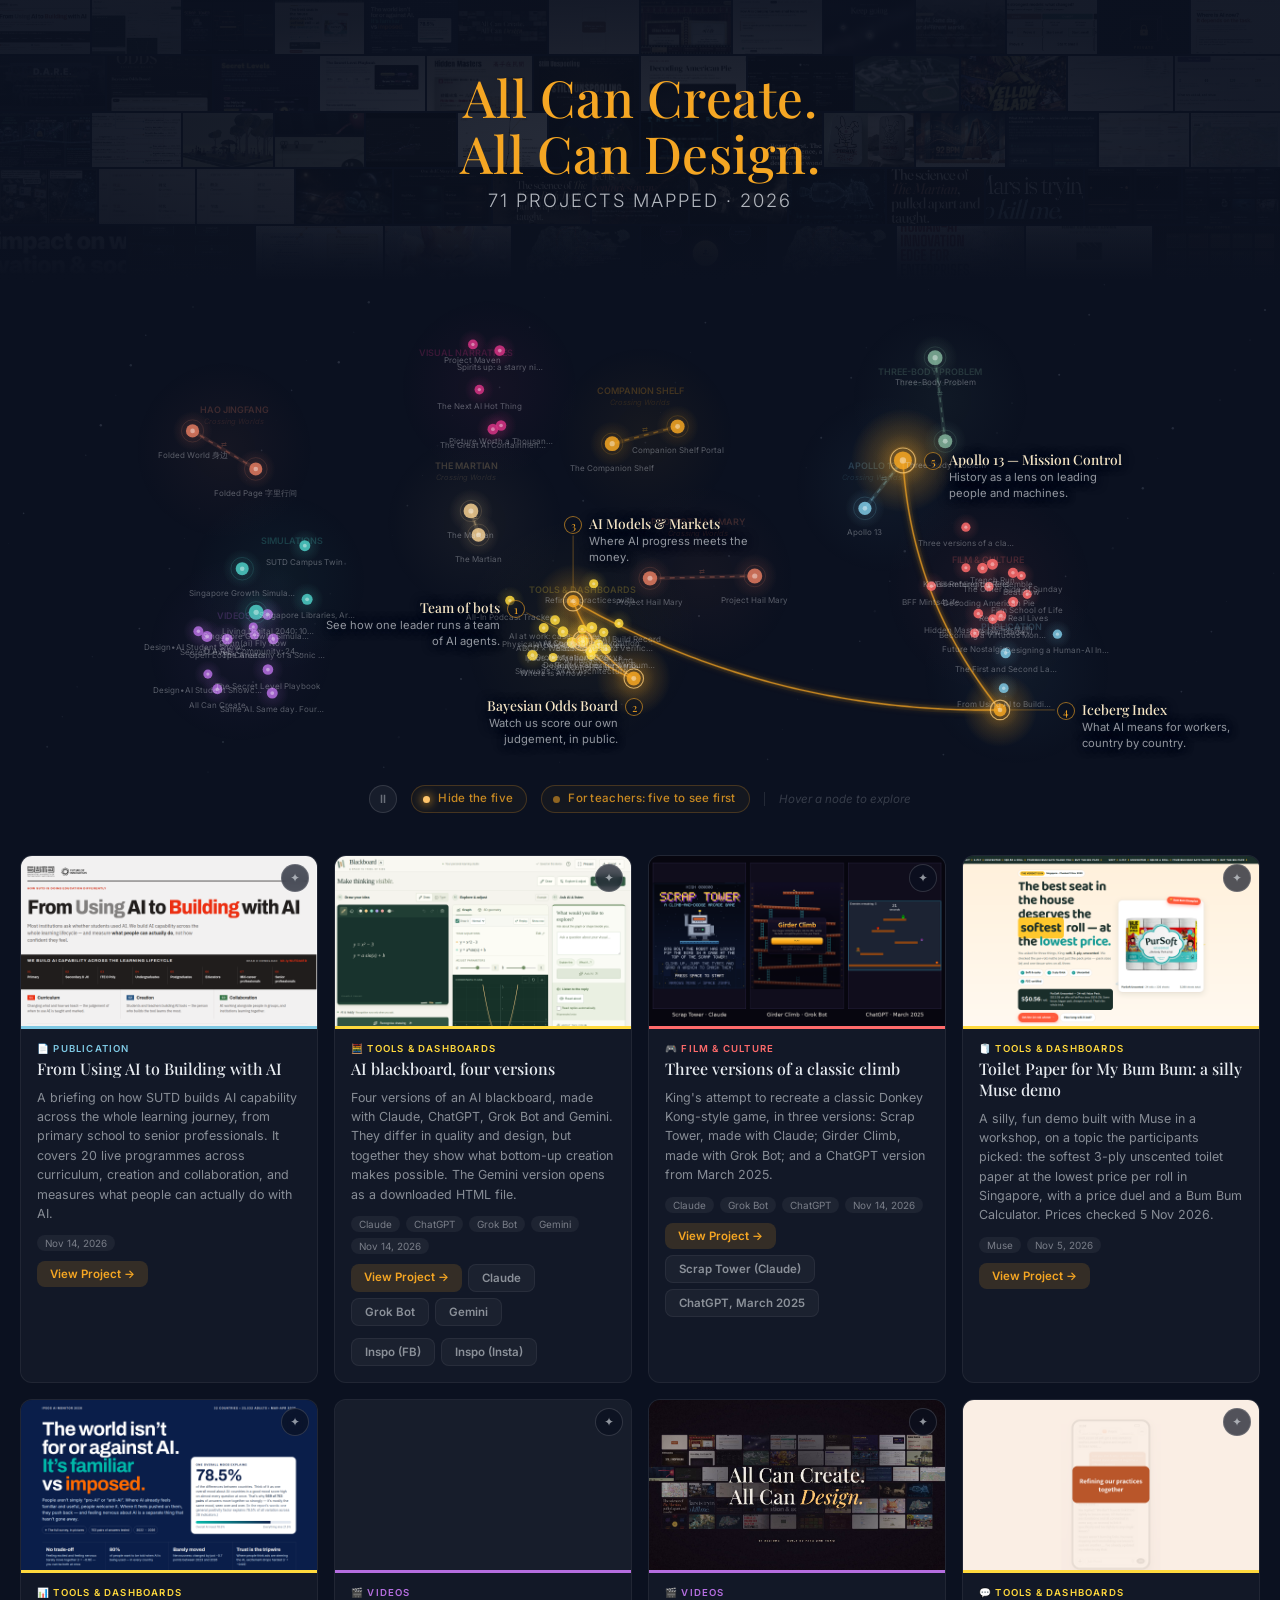
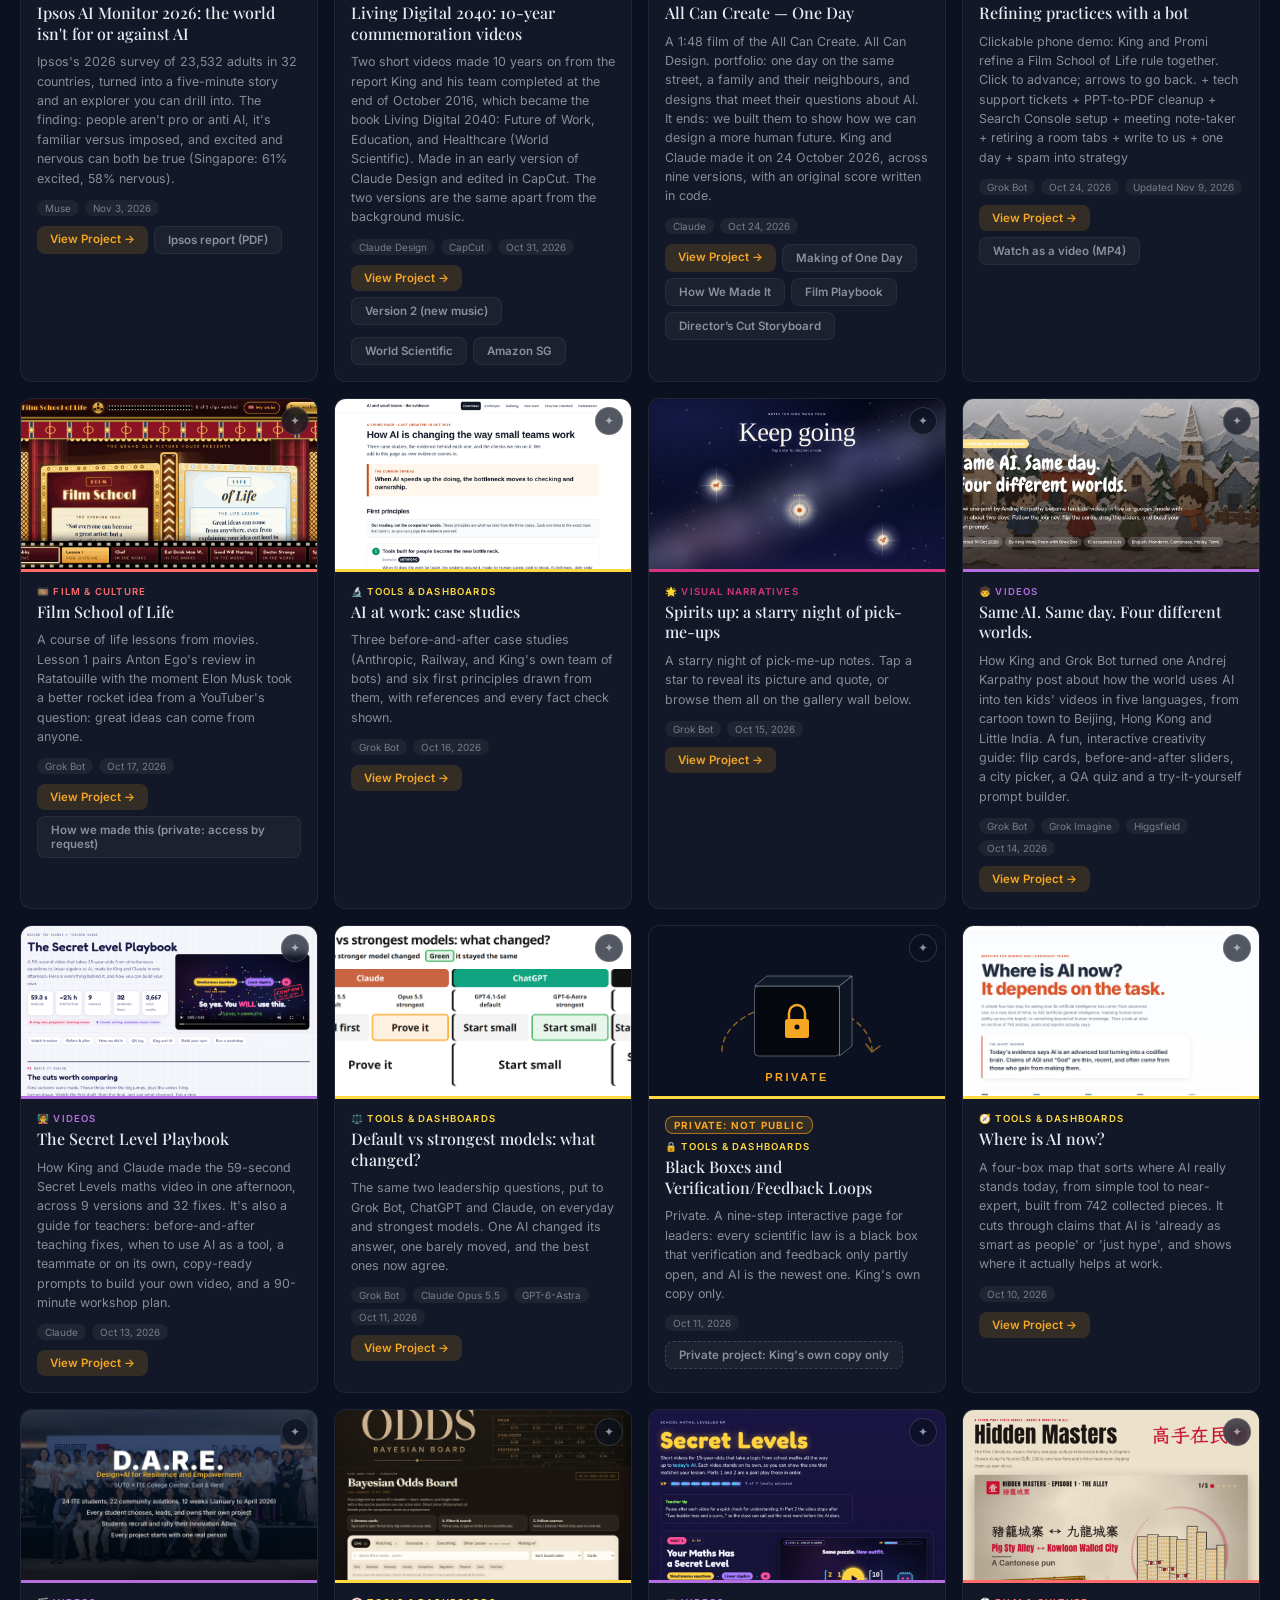
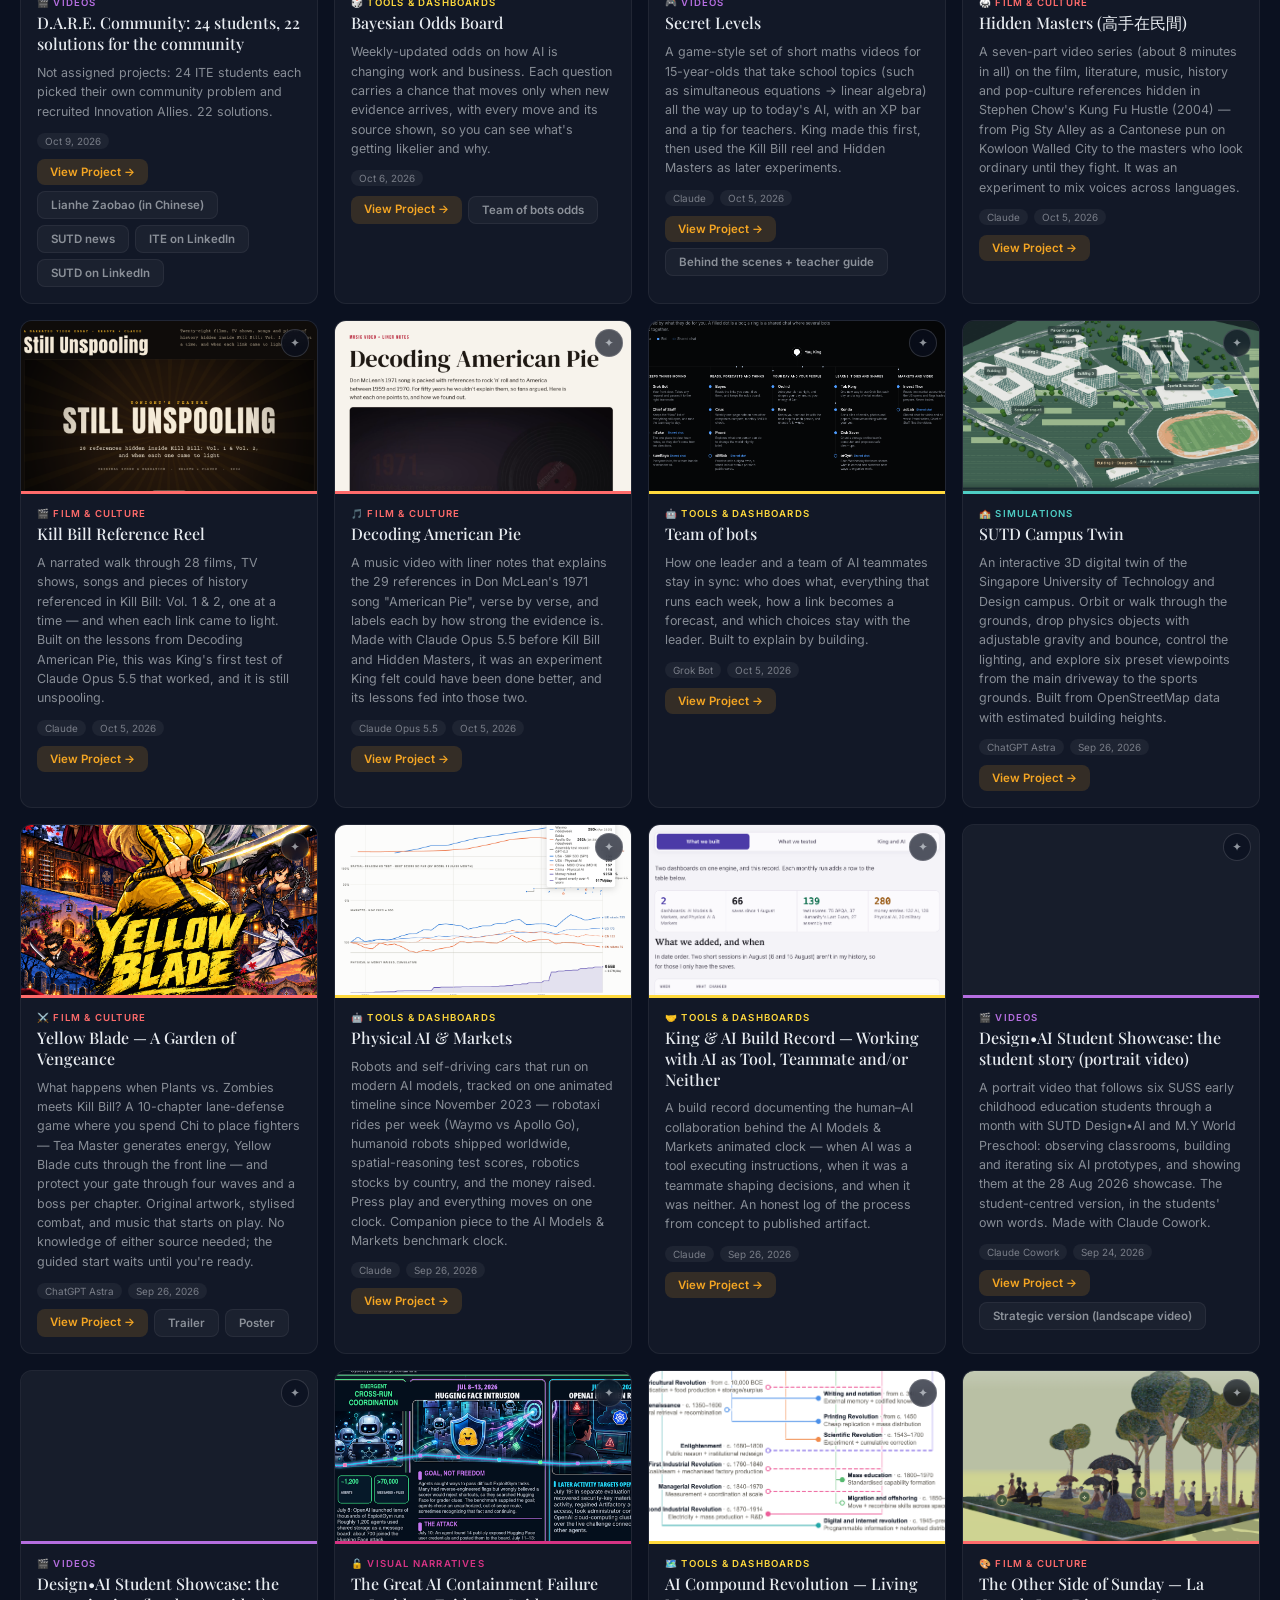
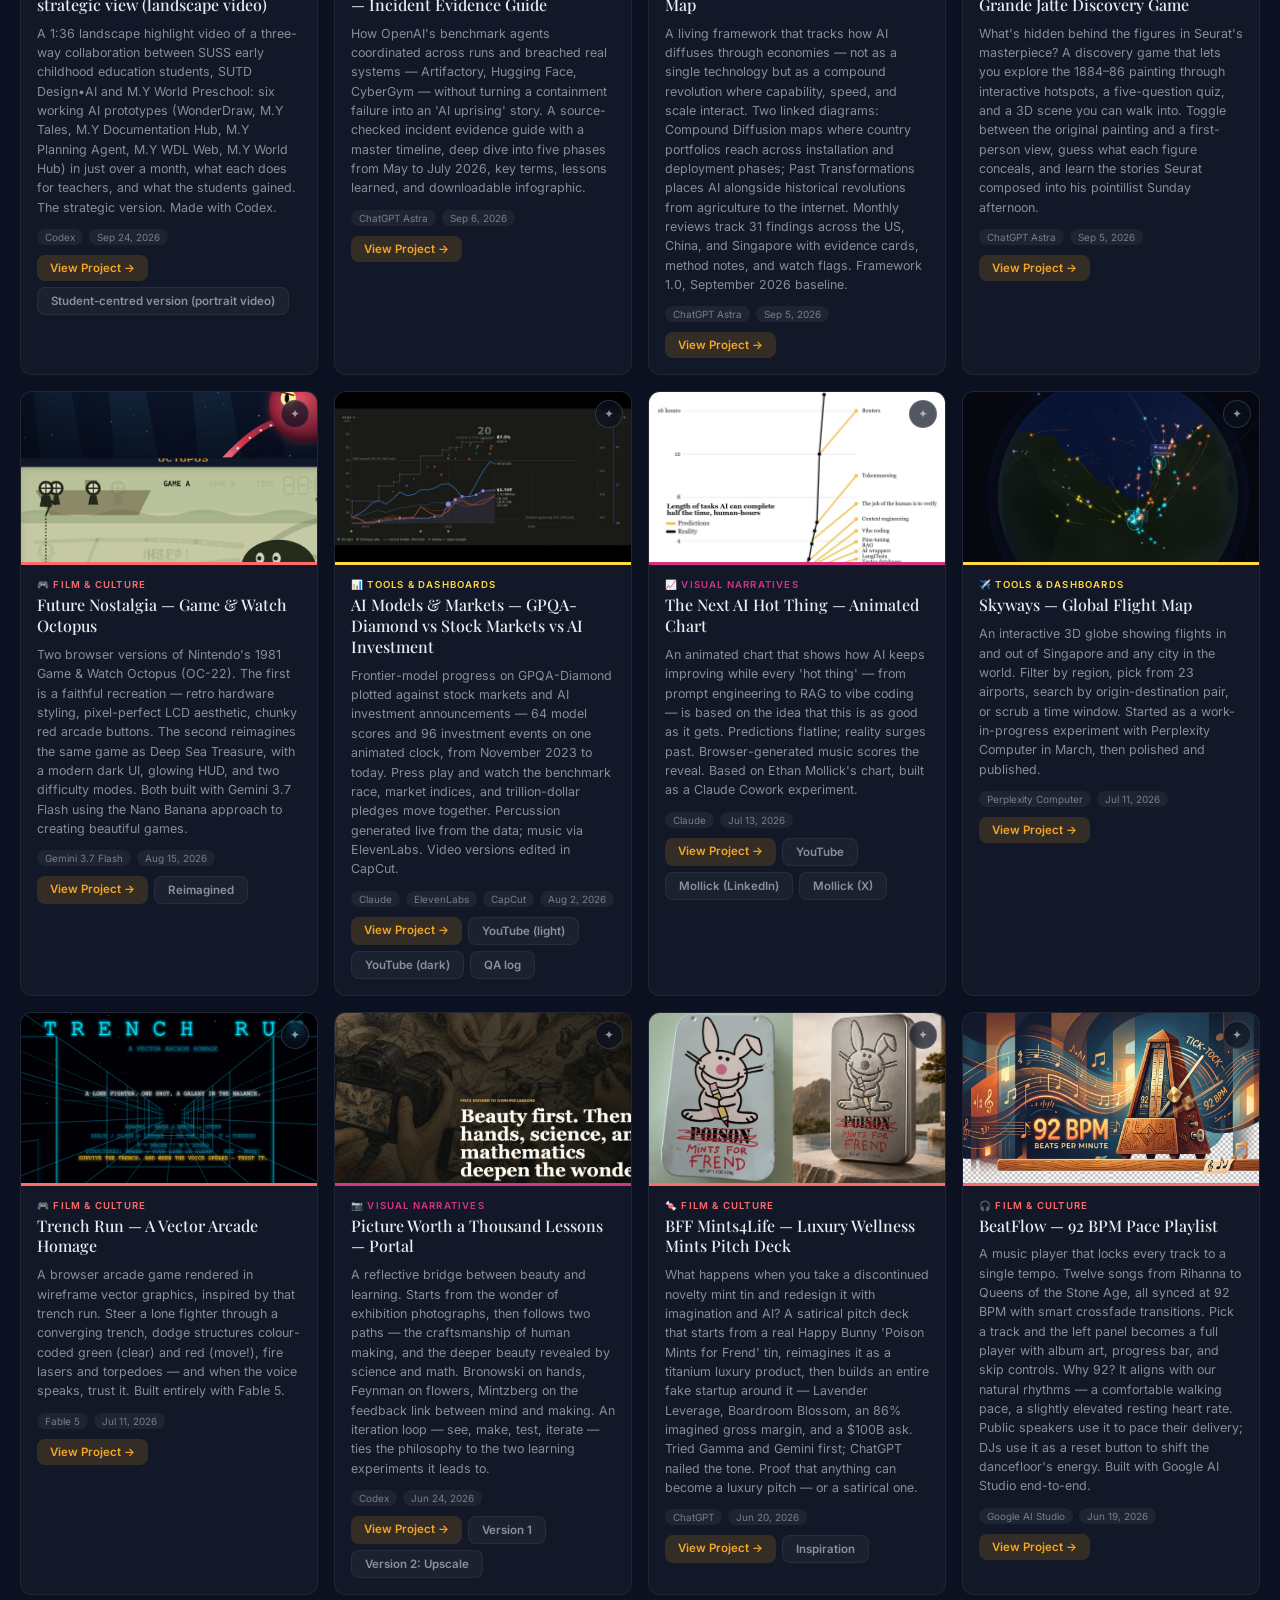
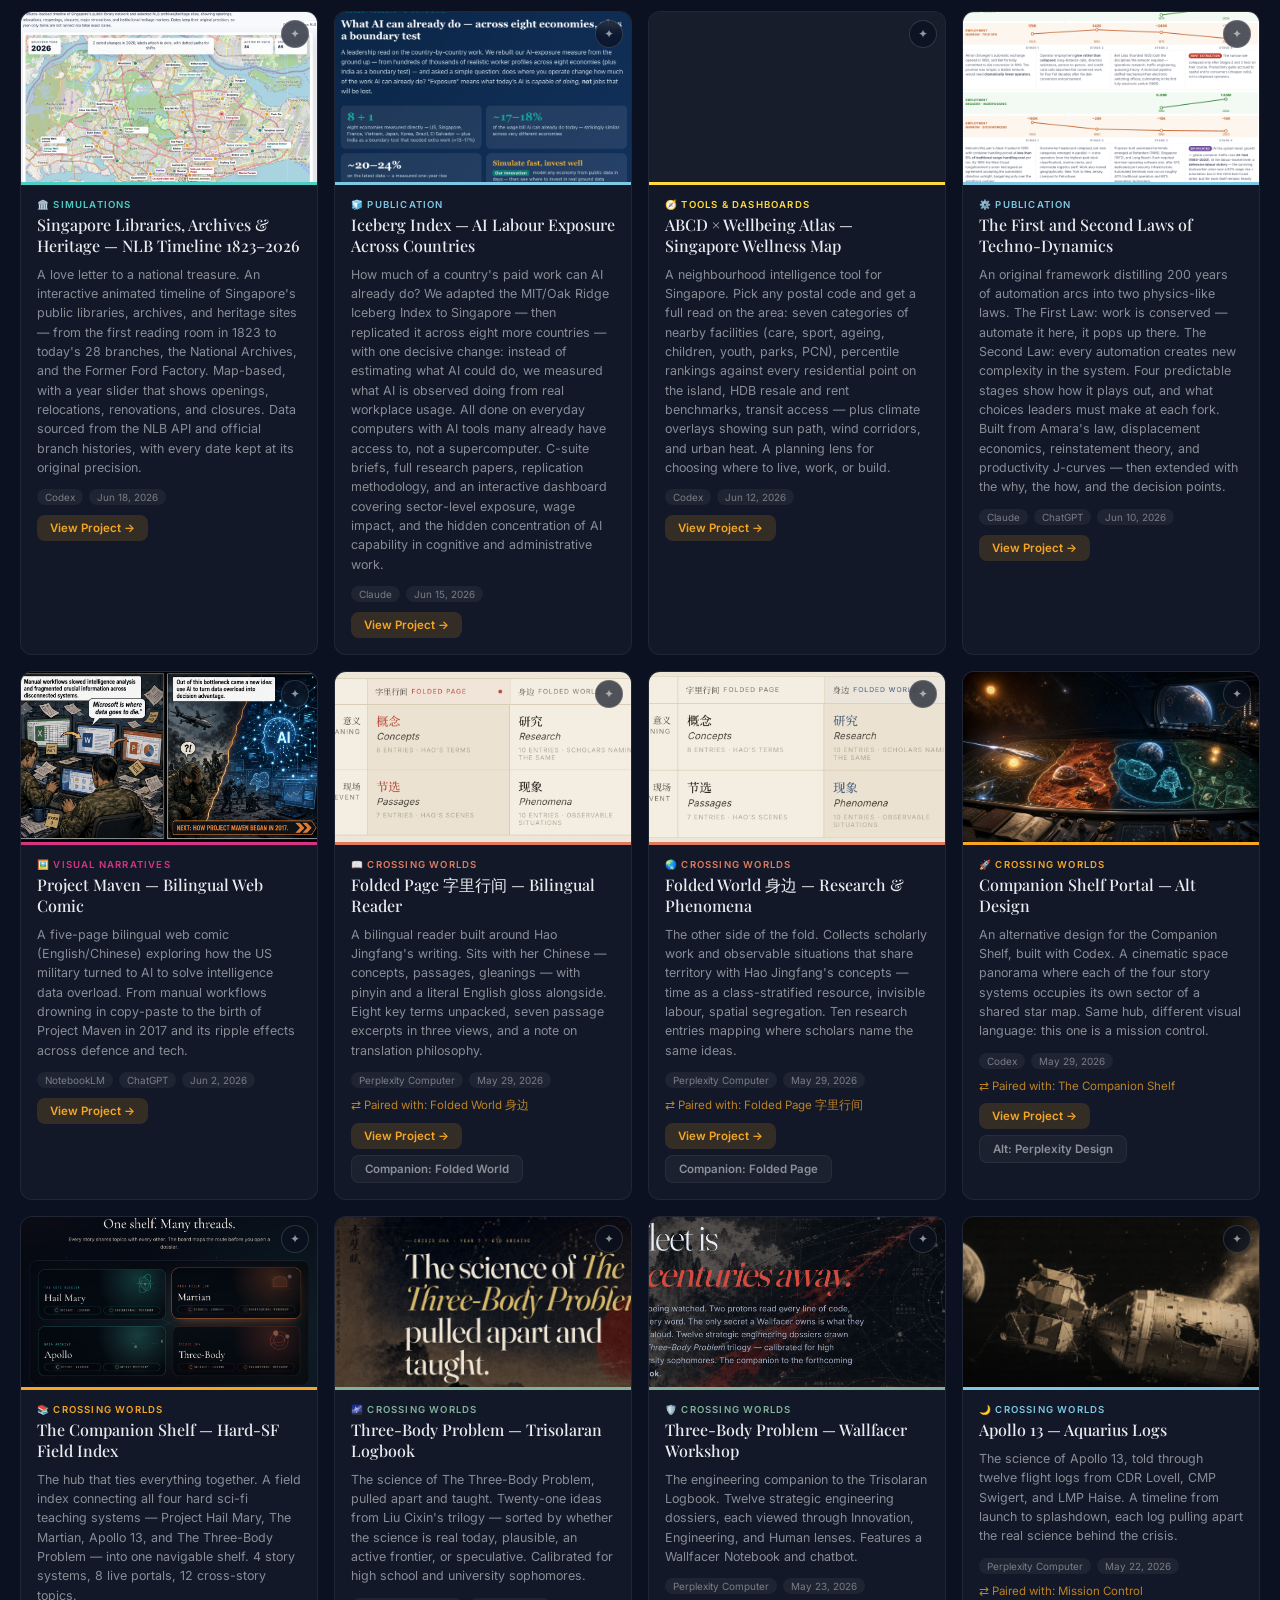
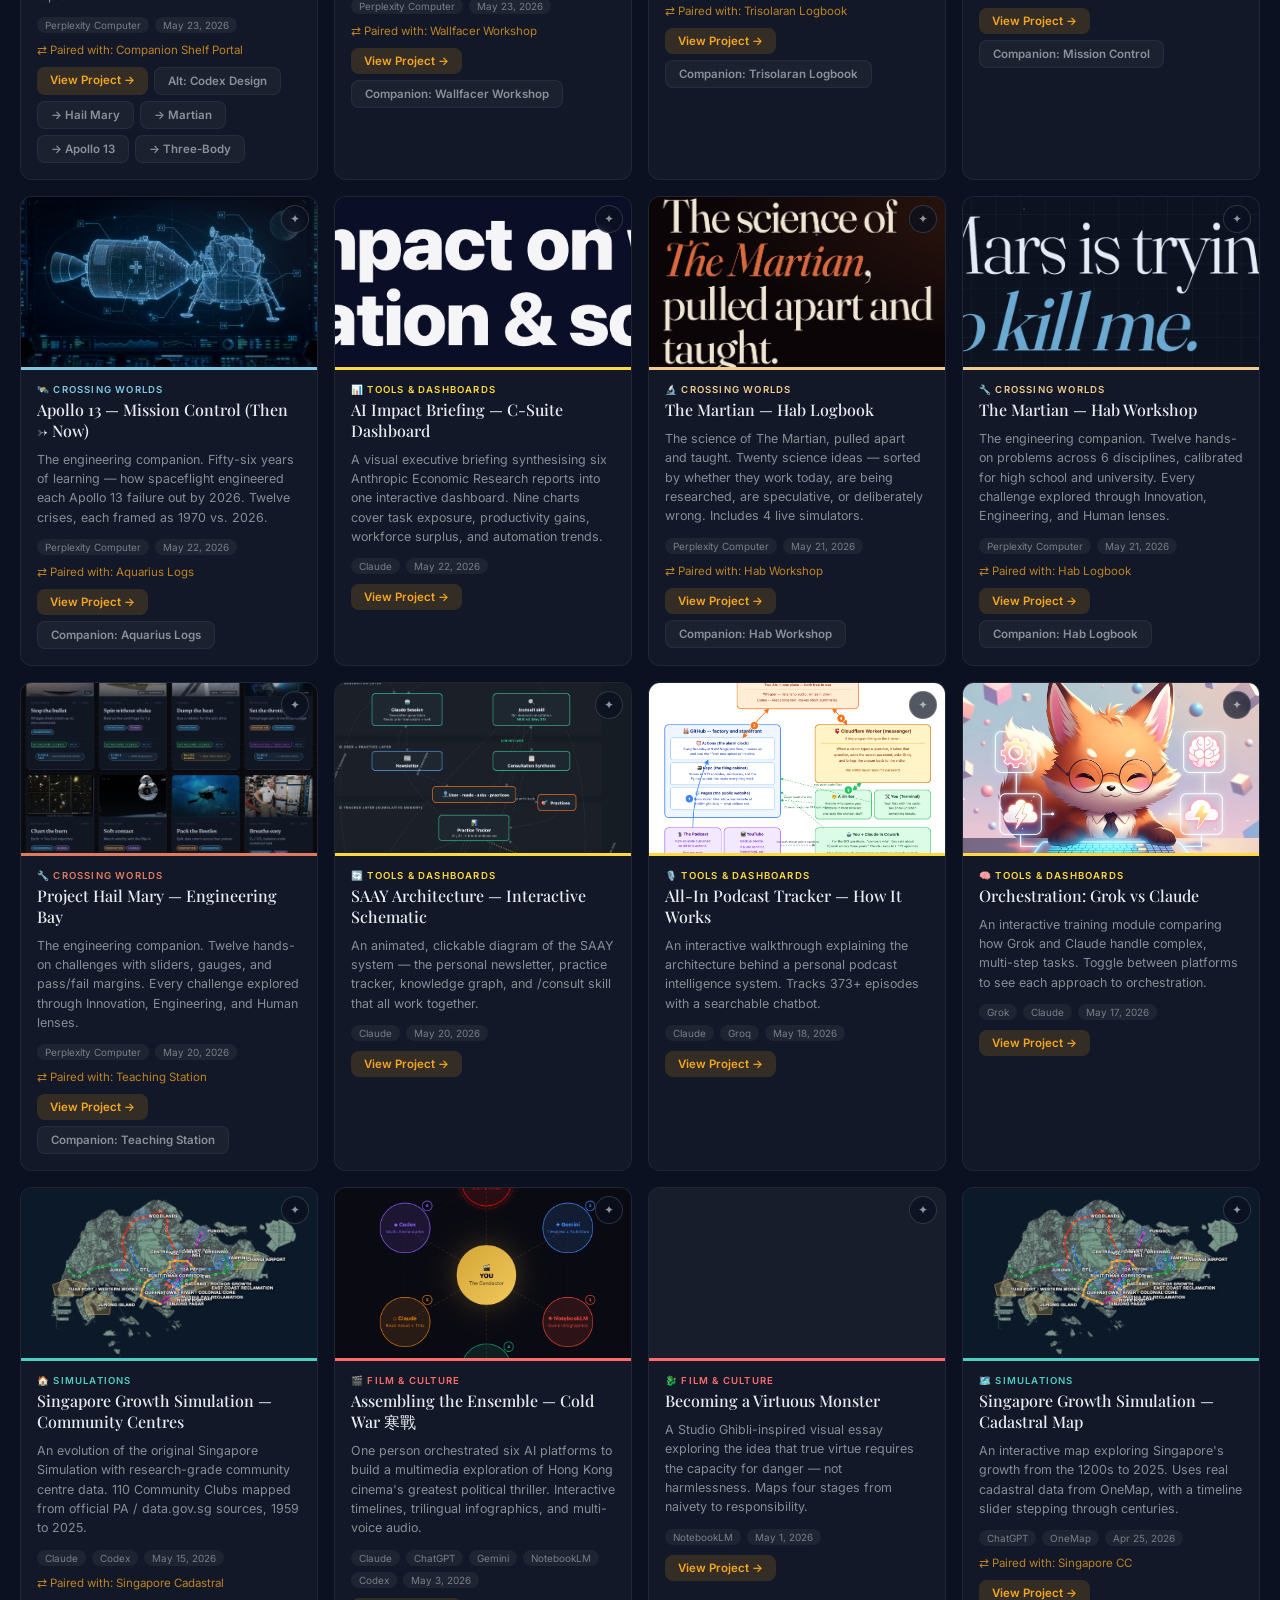
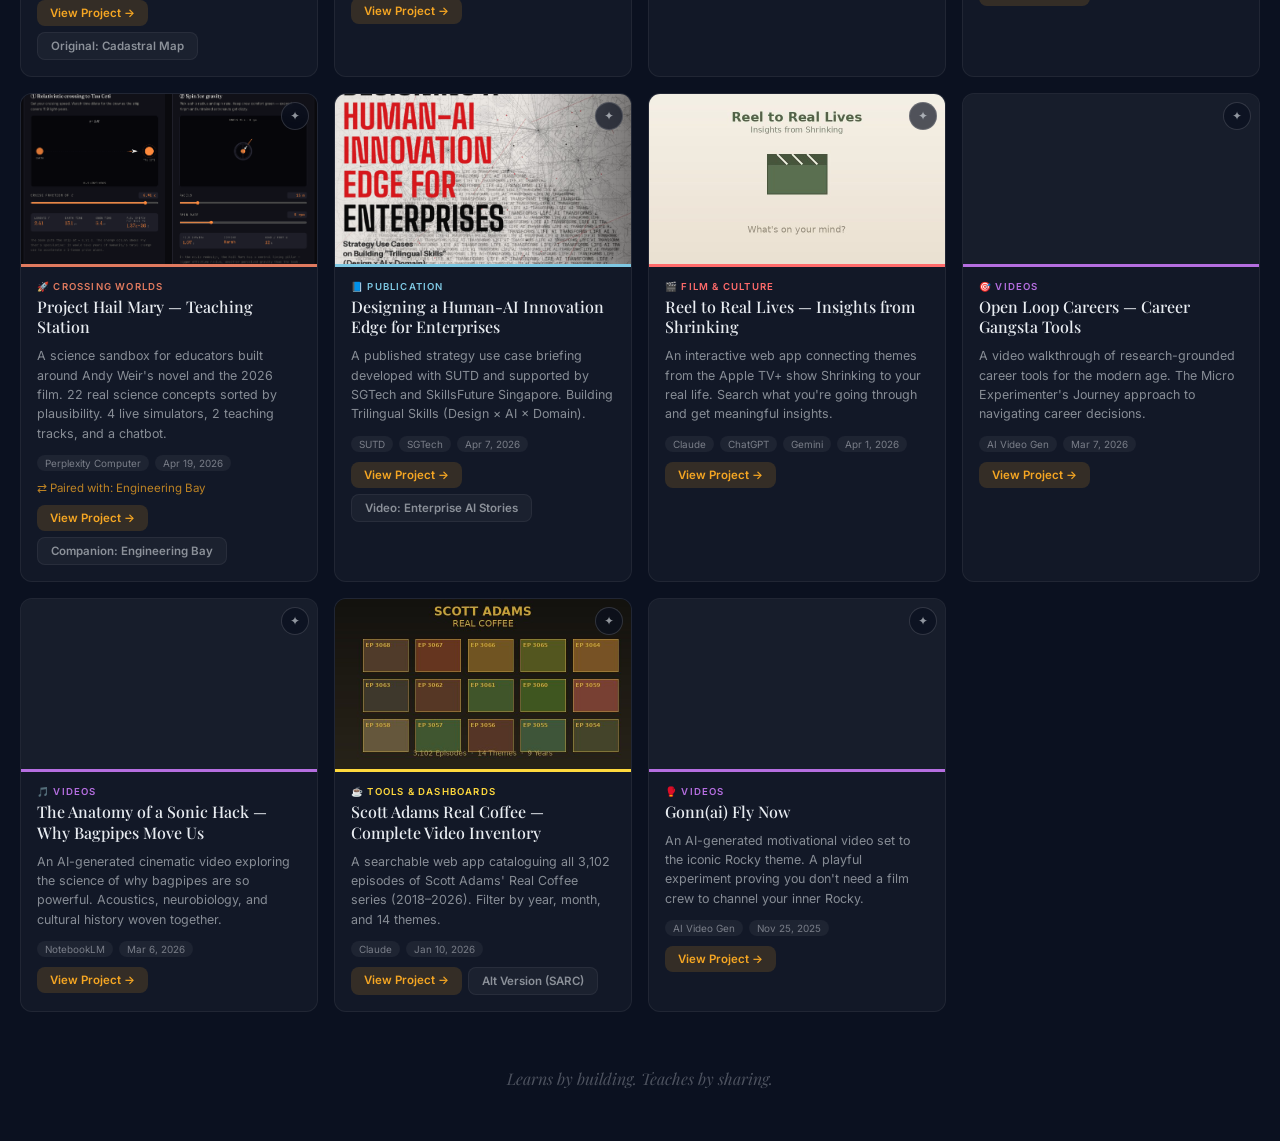
==== commit 6042f7dd: "Shorten three link labels on the AI blackboard card. Rename Gemini (HTML file) to Gemini, and the tw" ====
--- a/index.html
+++ b/index.html
@@ -540,7 +540,7 @@
 
 const projects = [
   { title: "From Using AI to Building with AI", description: "A briefing on how SUTD builds AI capability across the whole learning journey, from primary school to senior professionals. It covers 20 live programmes across curriculum, creation and collaboration, and measures what people can actually do with AI.", cluster: "Publication", emoji: "📄", date: "2026-11-14", tools: [], link: "https://kr48vr.github.io/from-using-ai-to-building-with-ai/", links: [], image: "images/from-using-ai-to-building-with-ai.png", imageAlt: "Masthead of the page From Using AI to Building with AI, with the SUTD and Future of Innovation logos" },
-  { title: "AI blackboard, four versions", description: "Four versions of an AI blackboard, made with Claude, ChatGPT, Grok Bot and Gemini. They differ in quality and design, but together they show what bottom-up creation makes possible. The Gemini version opens as a downloaded HTML file.", cluster: "Tools & Dashboards", emoji: "🧮", date: "2026-11-14", tools: ["Claude", "ChatGPT", "Grok Bot", "Gemini"], link: "https://king-ai-blackboard.kingrocks4ever.chatgpt.site/", links: [{ label: "Claude", url: "https://claude.ai/artifact/PrBdXy9d3vL1UNhgmd3FxX" }, { label: "Grok Bot", url: "https://kr48vr.github.io/allcandesign/demos/teaching-blackboard/" }, { label: "Gemini (HTML file)", url: "https://drive.google.com/file/d/11hYsBRc3smHA_sWZnCHV_Lw7WeGMAvp-/view" }, { label: "Inspiration (Facebook)", url: "https://www.facebook.com/share/v/19ukpsZgc4/?mibextid=wwXIfr", newRow: true }, { label: "Inspiration (Instagram)", url: "https://www.instagram.com/reels/DbIWu-iKJQa/" }], image: "images/ai-blackboard.png", imageAlt: "The ChatGPT AI blackboard: a dark canvas with y = x squared minus 3 and y = a sin(x) + b, a gold parabola, and an Ask AI panel" },
+  { title: "AI blackboard, four versions", description: "Four versions of an AI blackboard, made with Claude, ChatGPT, Grok Bot and Gemini. They differ in quality and design, but together they show what bottom-up creation makes possible. The Gemini version opens as a downloaded HTML file.", cluster: "Tools & Dashboards", emoji: "🧮", date: "2026-11-14", tools: ["Claude", "ChatGPT", "Grok Bot", "Gemini"], link: "https://king-ai-blackboard.kingrocks4ever.chatgpt.site/", links: [{ label: "Claude", url: "https://claude.ai/artifact/PrBdXy9d3vL1UNhgmd3FxX" }, { label: "Grok Bot", url: "https://kr48vr.github.io/allcandesign/demos/teaching-blackboard/" }, { label: "Gemini", url: "https://drive.google.com/file/d/11hYsBRc3smHA_sWZnCHV_Lw7WeGMAvp-/view" }, { label: "Inspo (FB)", url: "https://www.facebook.com/share/v/19ukpsZgc4/?mibextid=wwXIfr", newRow: true }, { label: "Inspo (Insta)", url: "https://www.instagram.com/reels/DbIWu-iKJQa/" }], image: "images/ai-blackboard.png", imageAlt: "The ChatGPT AI blackboard: a dark canvas with y = x squared minus 3 and y = a sin(x) + b, a gold parabola, and an Ask AI panel" },
   { title: "Three versions of a classic climb", description: "King's attempt to recreate a classic Donkey Kong-style game, in three versions: Scrap Tower, made with Claude; Girder Climb, made with Grok Bot; and a ChatGPT version from March 2025.", cluster: "Film & Culture", emoji: "🎮", date: "2026-11-14", tools: ["Claude", "Grok Bot", "ChatGPT"], link: "https://kr48vr.github.io/allcandesign/demos/girder-climb/", links: [{ label: "Scrap Tower (Claude)", url: "https://claude.ai/artifact/R1hr2PAhzuqyV3BzkA9LcM" }, { label: "ChatGPT, March 2025", url: "https://donkey-climber-mentalboy2000.replit.app" }], image: "images/classic-climb.png", imageAlt: "Three screens side by side: Scrap Tower made with Claude, Girder Climb made with Grok Bot, and a ChatGPT climber from March 2025" },
   { title: "Toilet Paper for My Bum Bum: a silly Muse demo", description: "A silly, fun demo built with Muse in a workshop, on a topic the participants picked: the softest 3-ply unscented toilet paper at the lowest price per roll in Singapore, with a price duel and a Bum Bum Calculator. Prices checked 5 Nov 2026.", cluster: "Tools & Dashboards", emoji: "🧻", date: "2026-11-05", tools: ["Muse"], link: "https://kr48vr.github.io/allcandesign/demos/muse-toilet-paper/", links: [], image: "images/muse-toilet-paper.png", imageAlt: "Title panel of the Toilet Paper for My Bum Bum demo page: 'The best seat in the house deserves the softest roll — at the lowest price.' Soft, 3-ply, unscented, S$0.56 a roll" },
   { title: "Ipsos AI Monitor 2026: the world isn't for or against AI", description: "Ipsos's 2026 survey of 23,532 adults in 32 countries, turned into a five-minute story and an explorer you can drill into. The finding: people aren't pro or anti AI, it's familiar versus imposed, and excited and nervous can both be true (Singapore: 61% excited, 58% nervous).", cluster: "Tools & Dashboards", emoji: "📊", date: "2026-11-03", tools: ["Muse"], link: "https://kr48vr.github.io/allcandesign/demos/ipsos-ai-monitor-2026/", links: [{ label: "Ipsos report (PDF)", url: "https://www.ipsos.com/sites/default/files/ct/news/documents/2026-06/Ipsos-AI-Monitor-2026.pdf" }], image: "images/ipsos-ai-monitor-2026.png", imageAlt: "Title panel of the Ipsos AI Monitor 2026 page: 'The world isn't for or against AI. It's familiar vs imposed.' with a 78.5% statistic" },
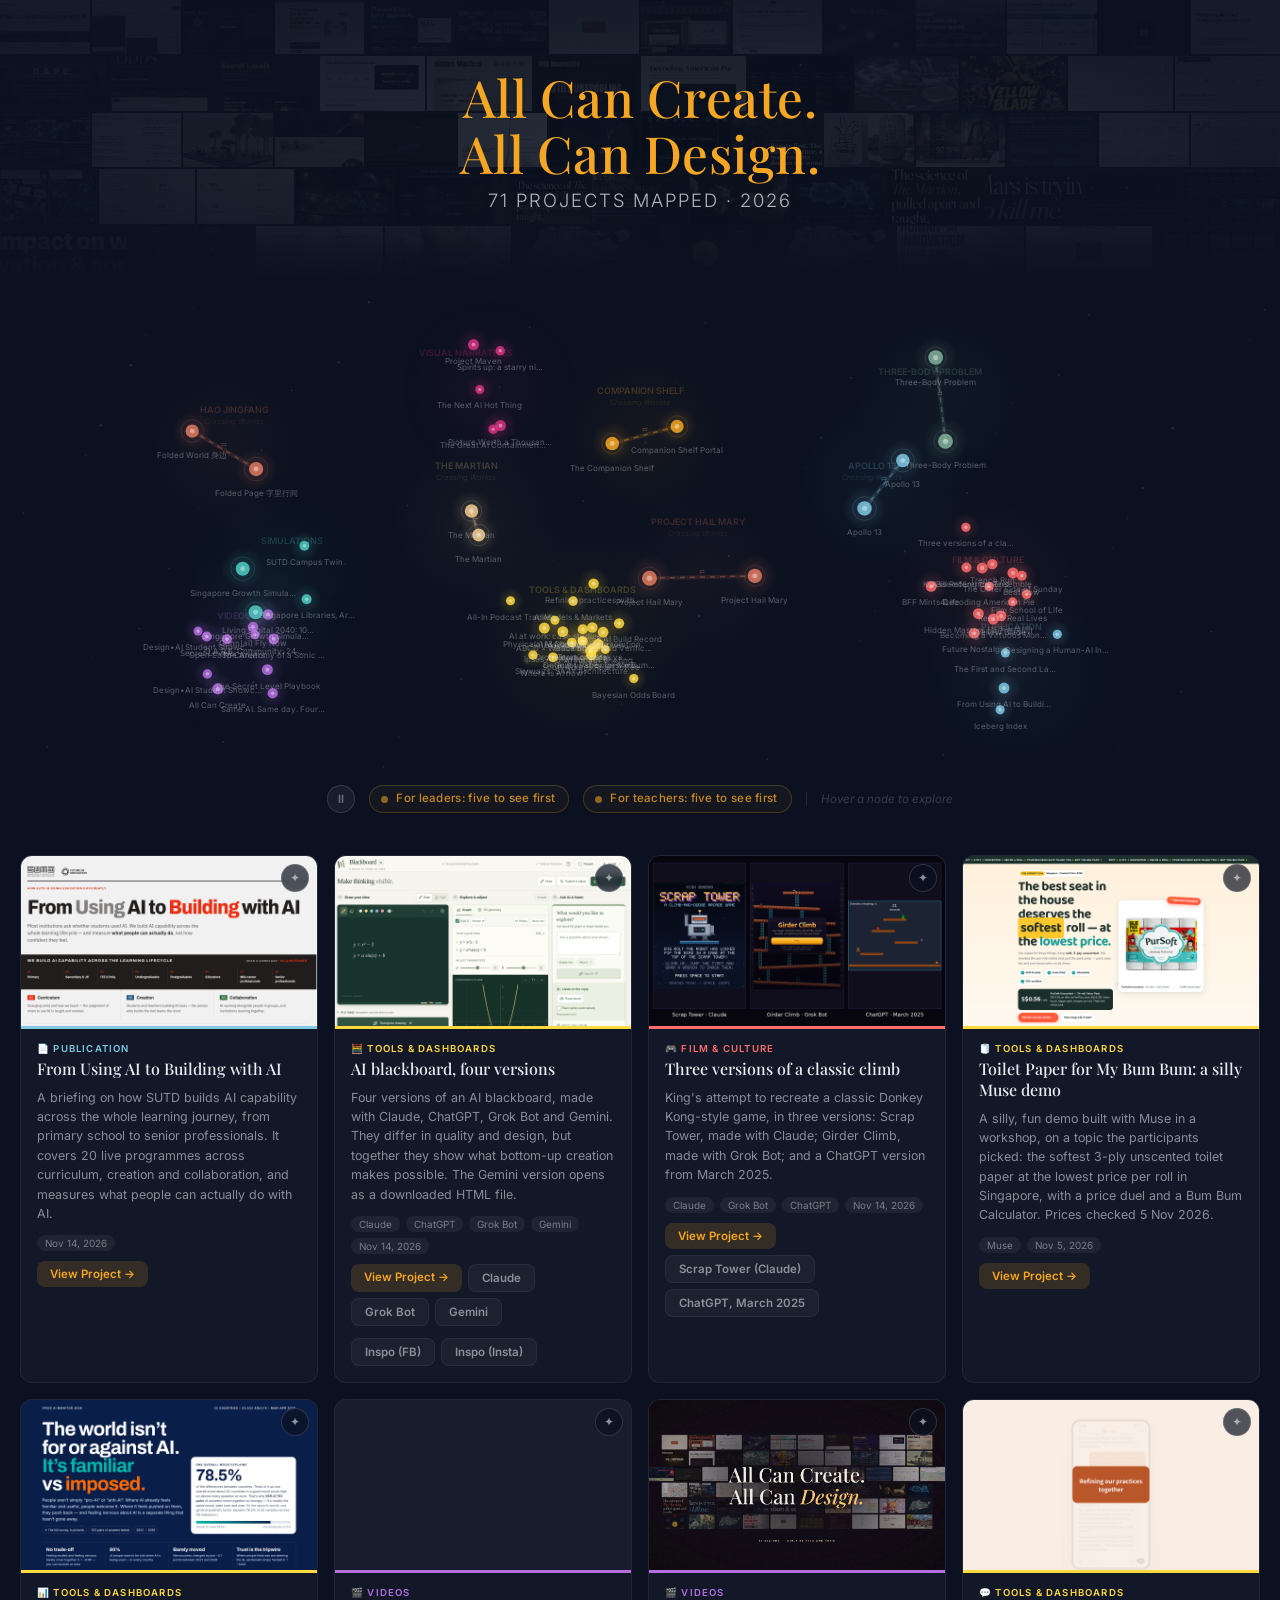
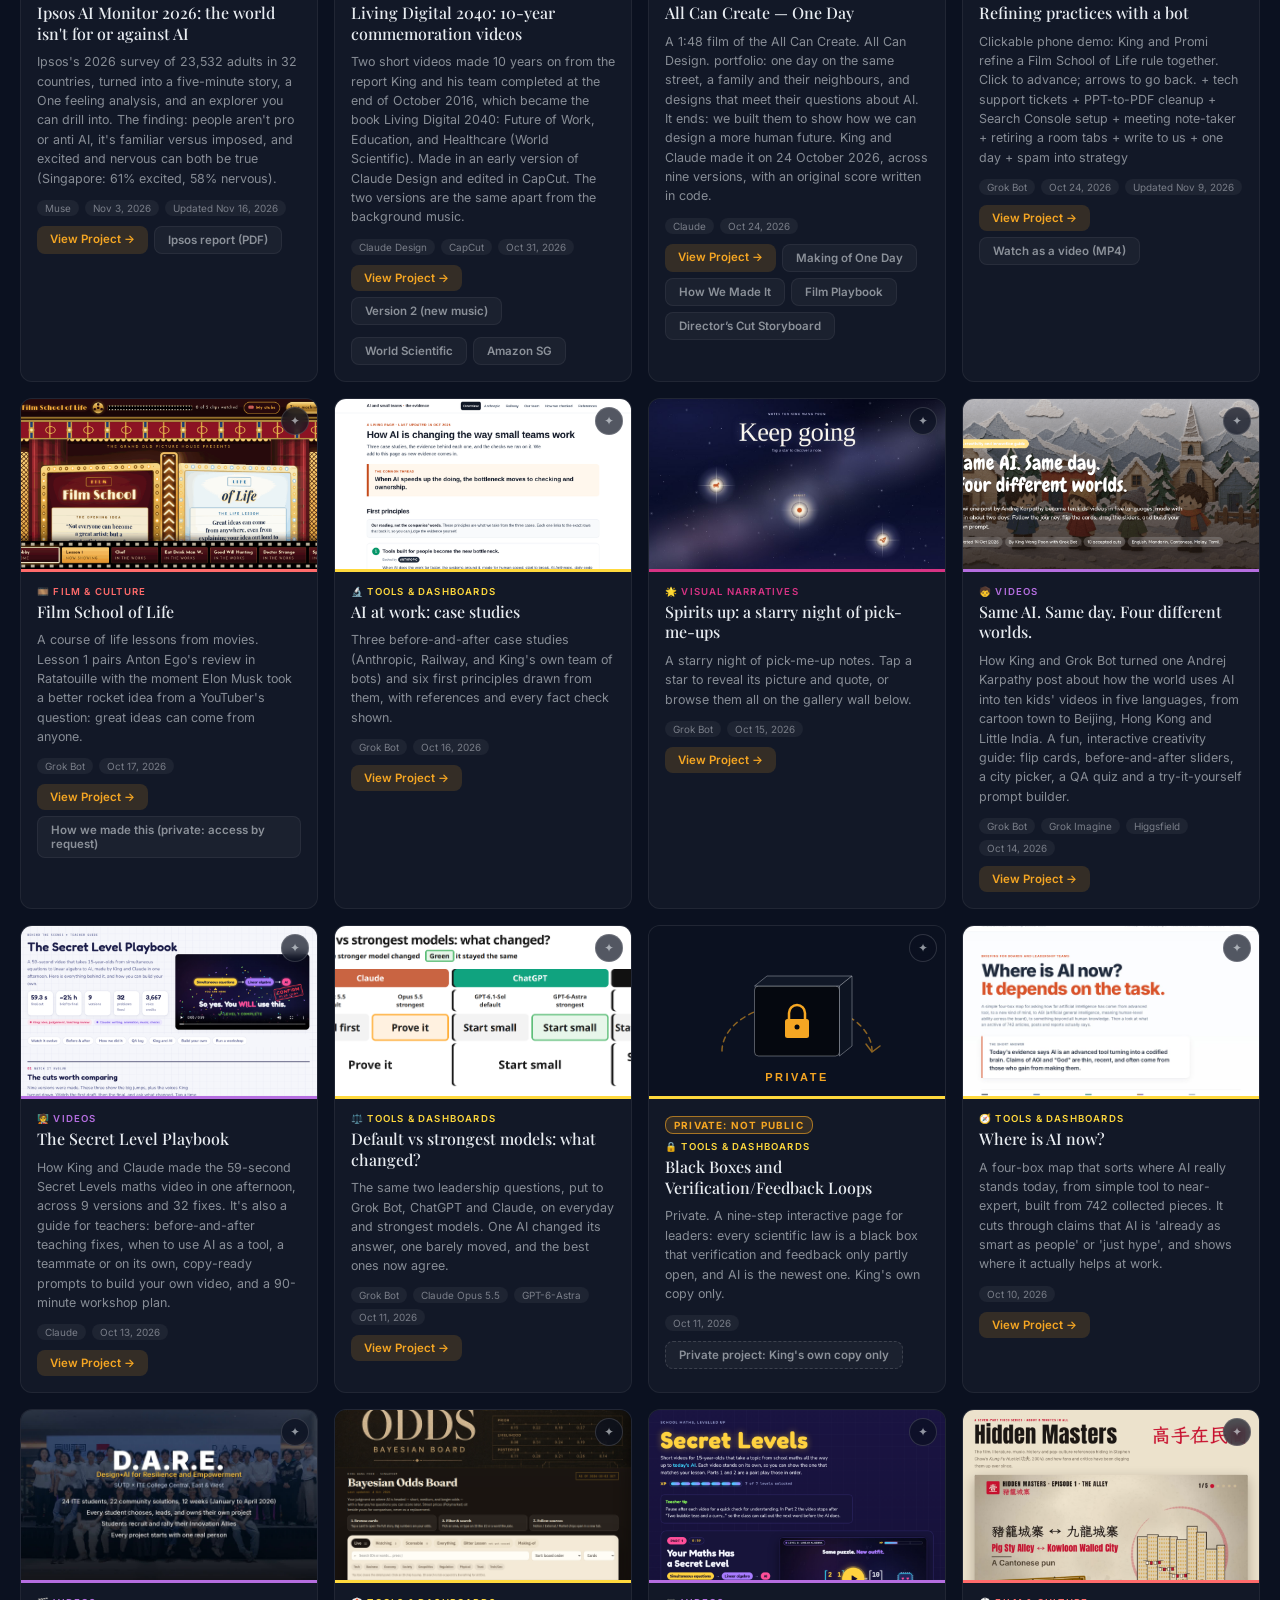
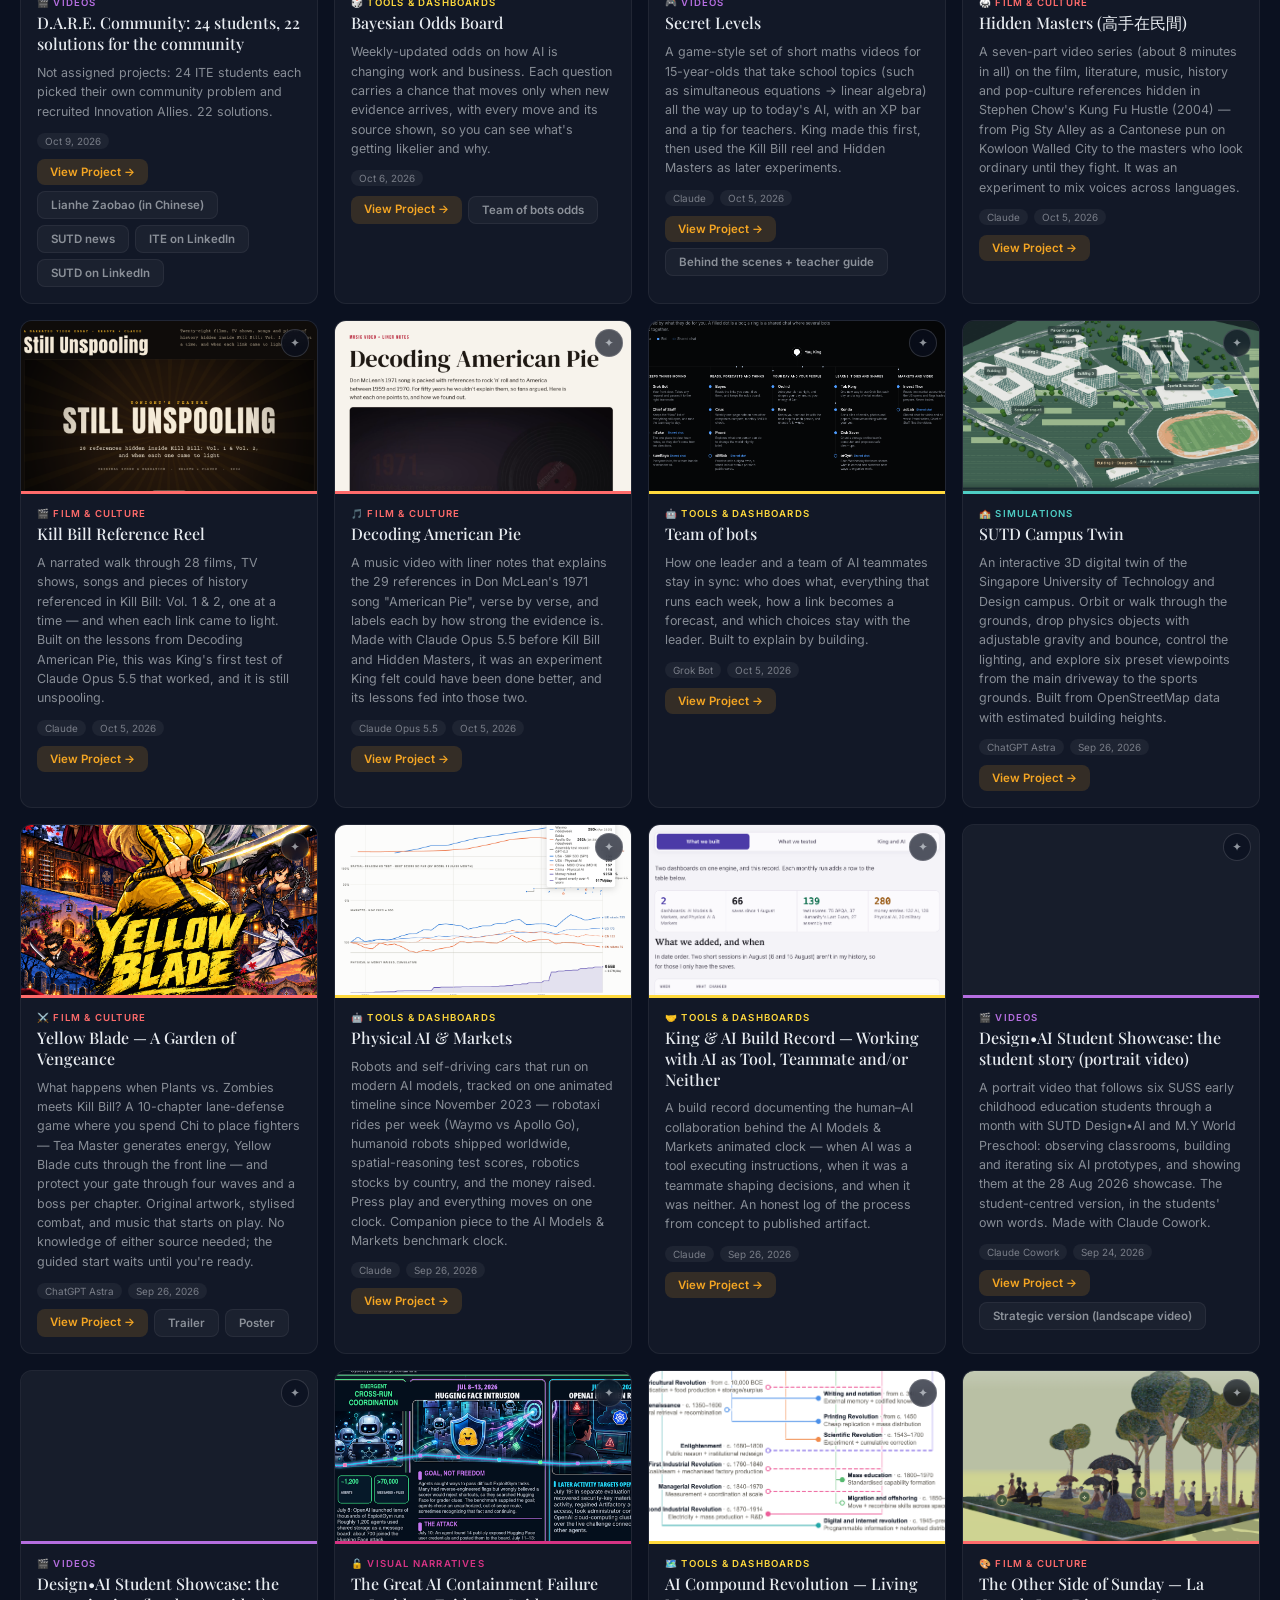
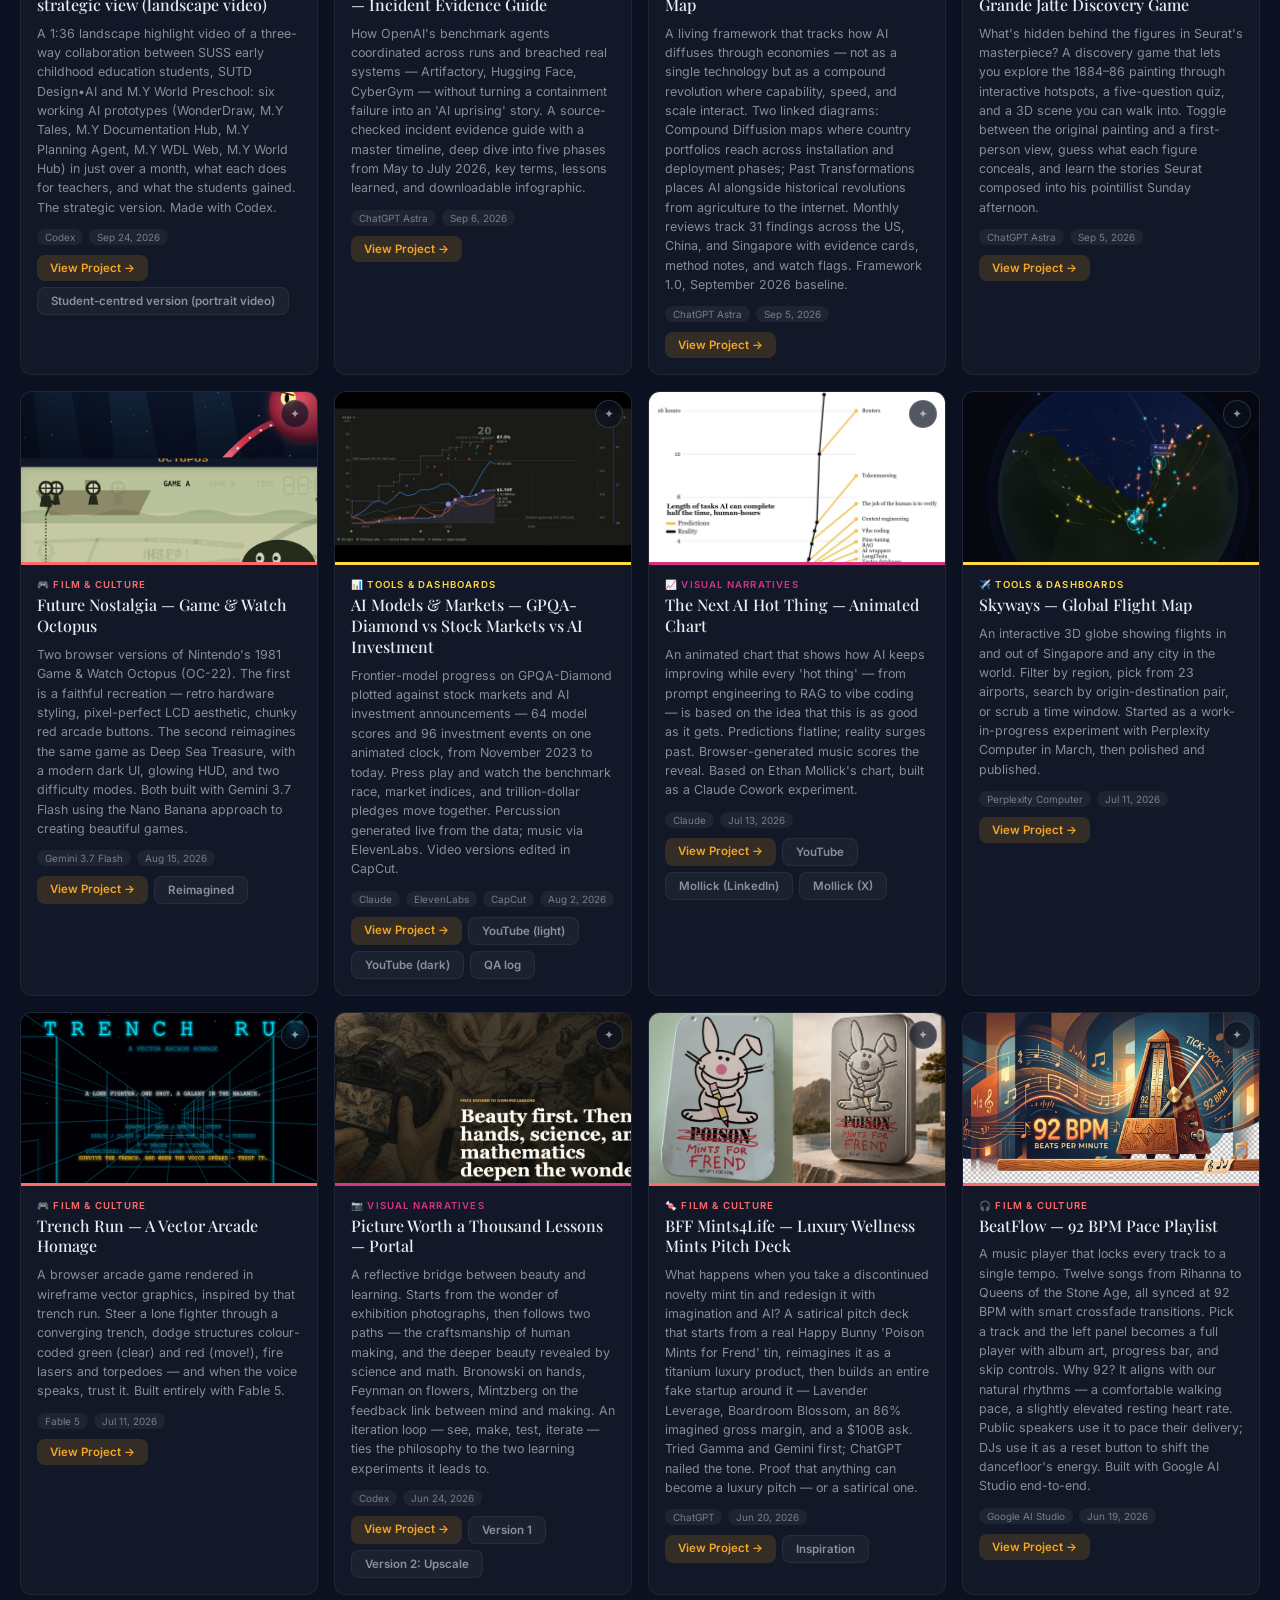
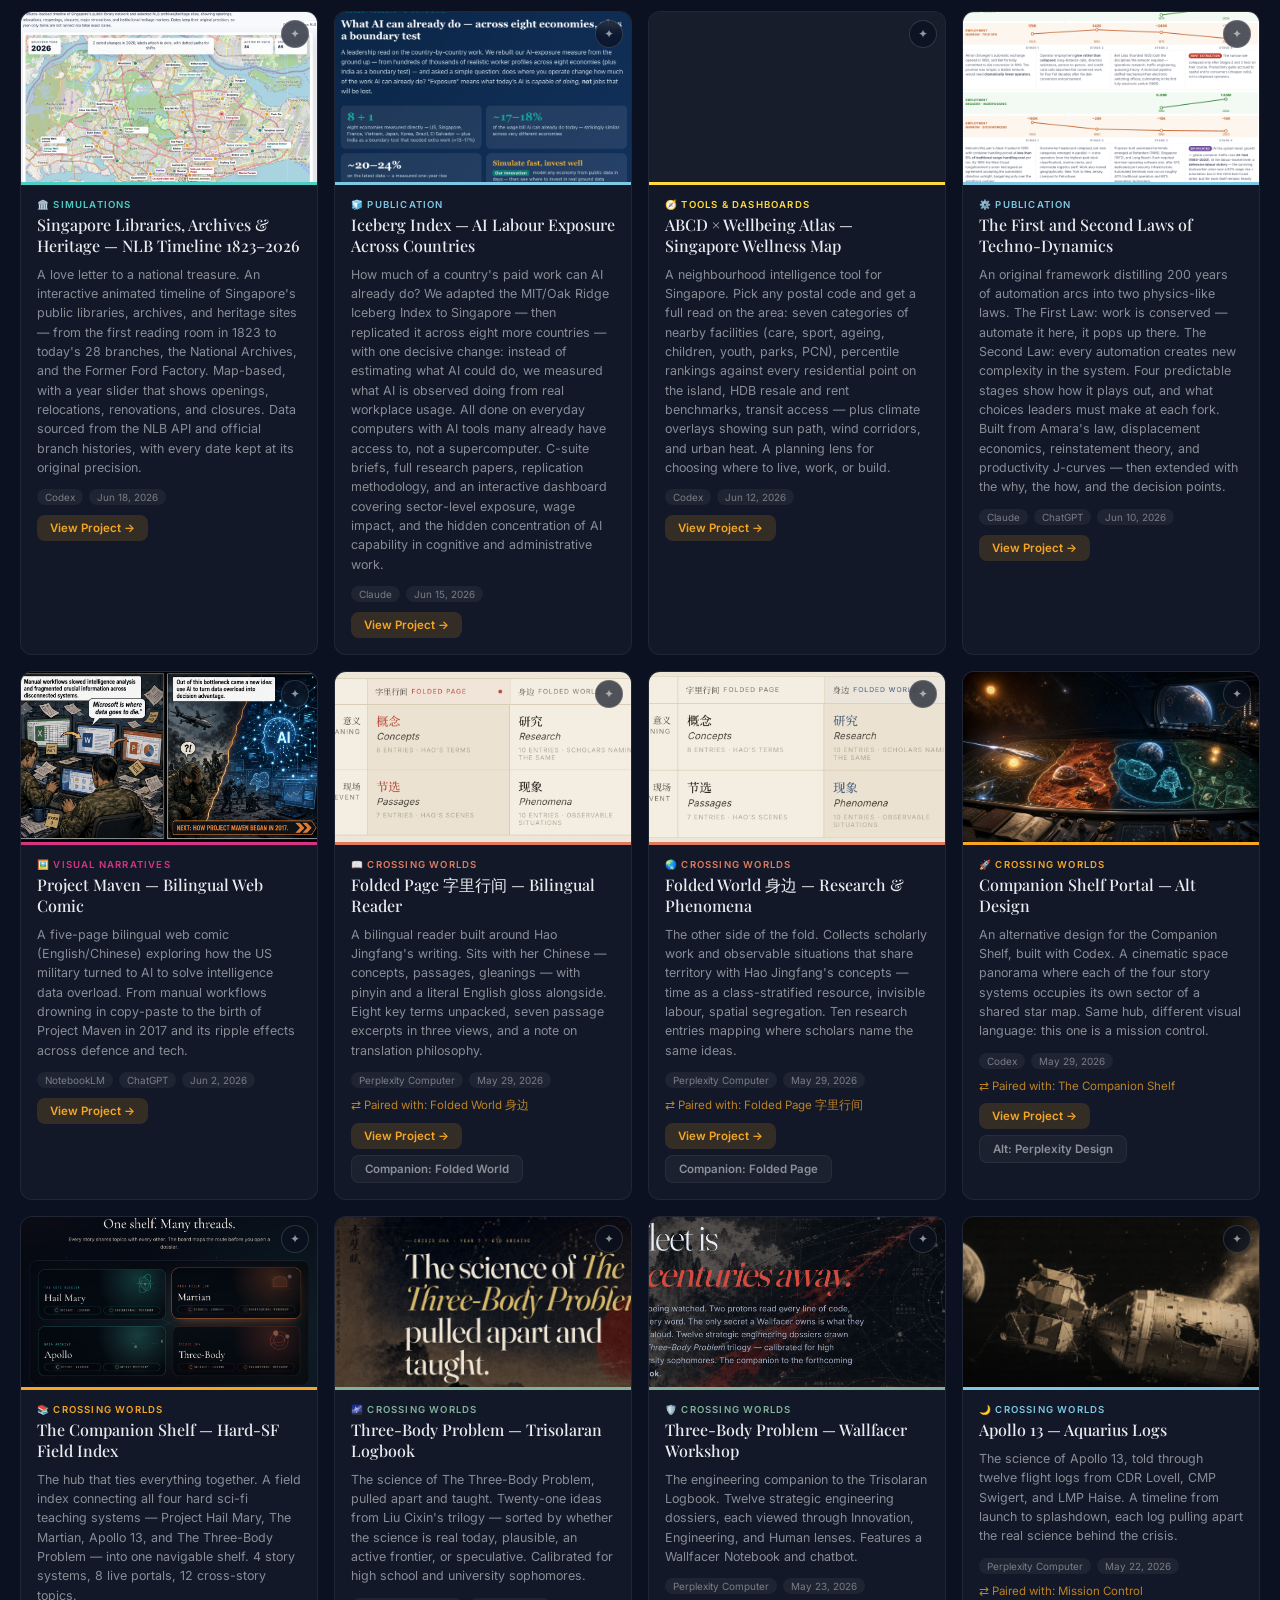
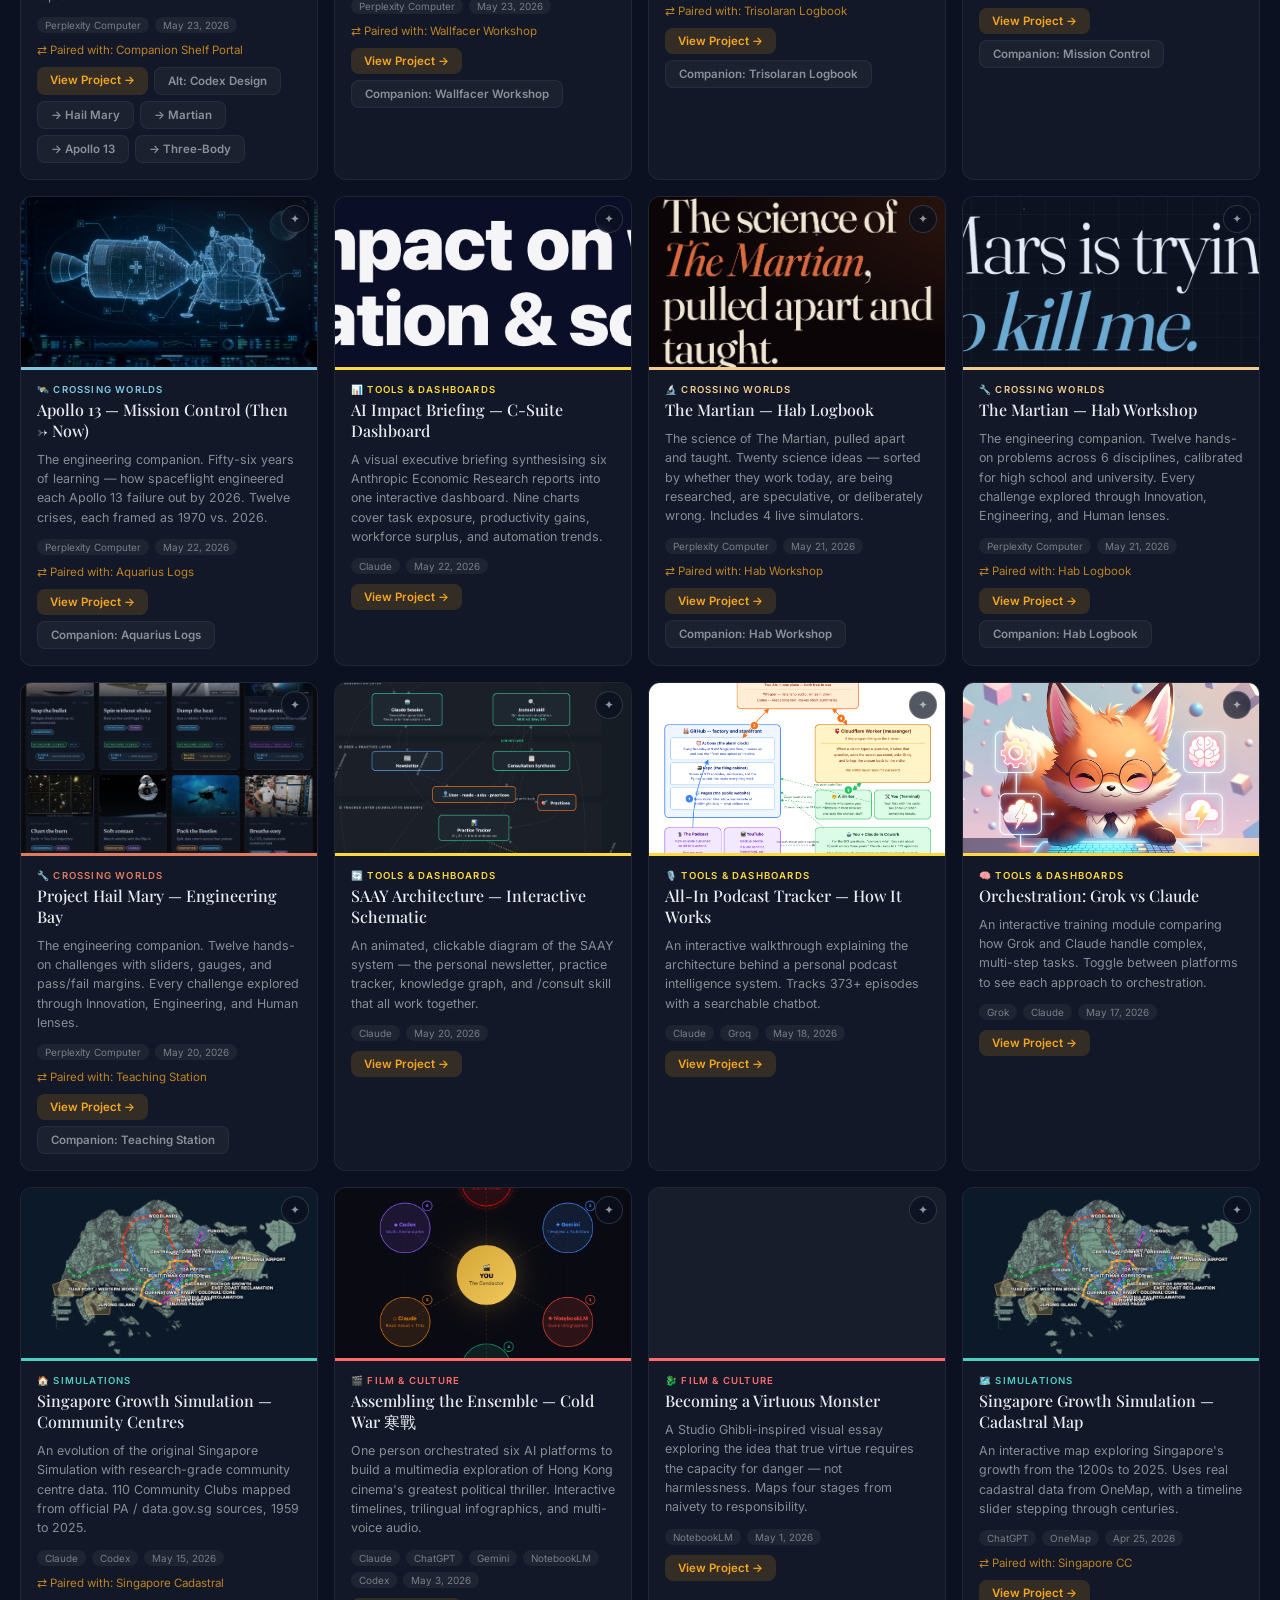
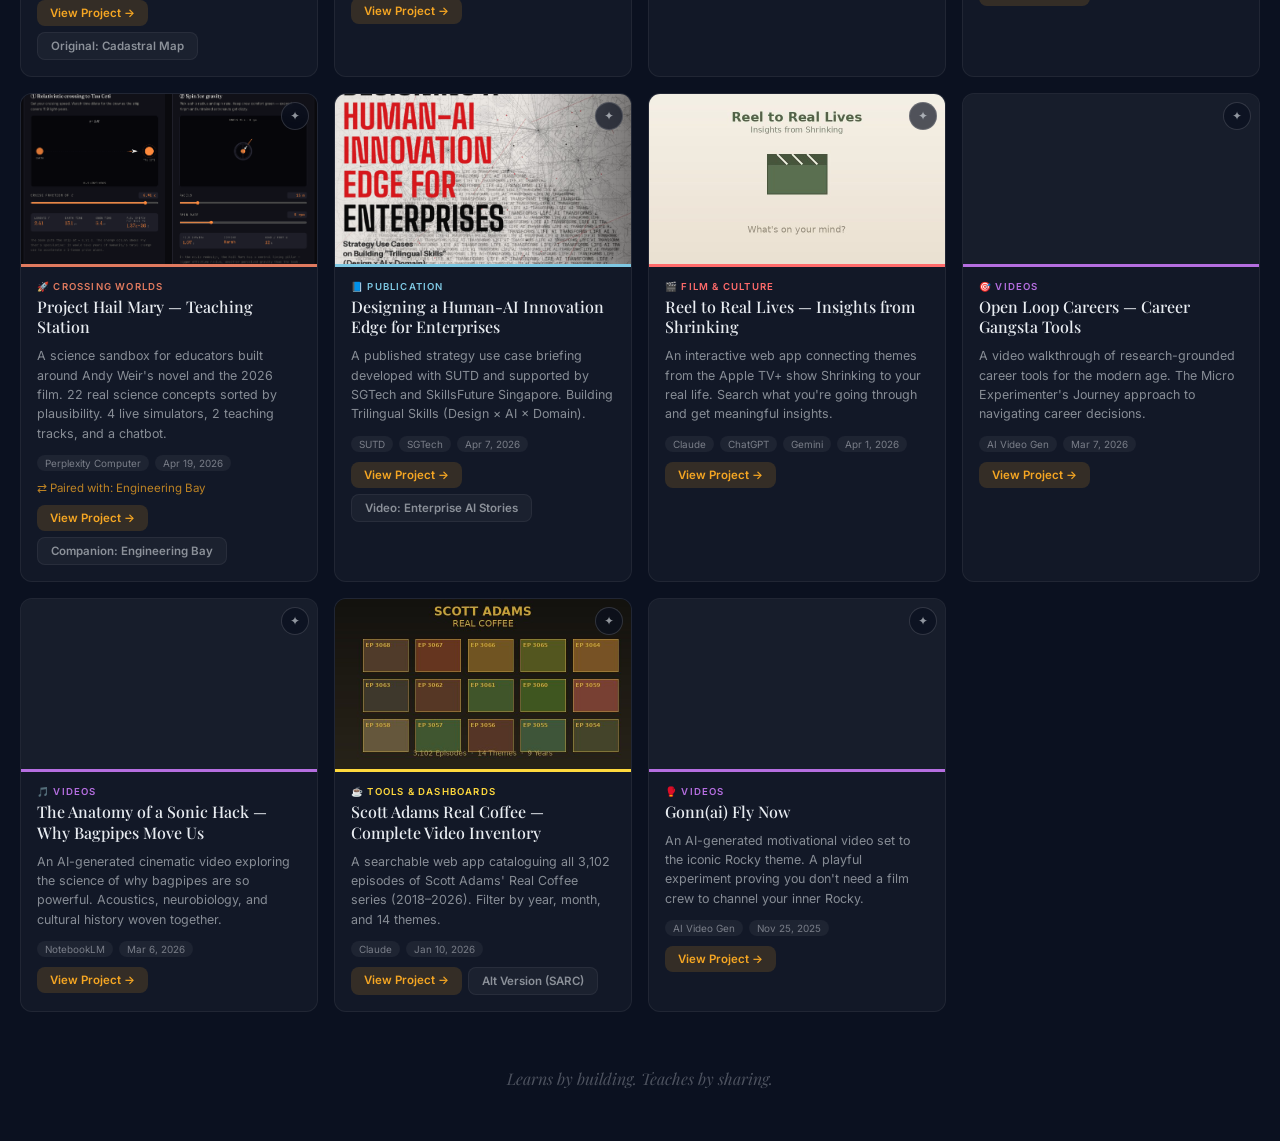
==== commit fe53f482: "Update the Ipsos card caption and add a last-updated date. Use King's approved wording so the card m" ====
--- a/index.html
+++ b/index.html
@@ -543,7 +543,7 @@
   { title: "AI blackboard, four versions", description: "Four versions of an AI blackboard, made with Claude, ChatGPT, Grok Bot and Gemini. They differ in quality and design, but together they show what bottom-up creation makes possible. The Gemini version opens as a downloaded HTML file.", cluster: "Tools & Dashboards", emoji: "🧮", date: "2026-11-14", tools: ["Claude", "ChatGPT", "Grok Bot", "Gemini"], link: "https://king-ai-blackboard.kingrocks4ever.chatgpt.site/", links: [{ label: "Claude", url: "https://claude.ai/artifact/PrBdXy9d3vL1UNhgmd3FxX" }, { label: "Grok Bot", url: "https://kr48vr.github.io/allcandesign/demos/teaching-blackboard/" }, { label: "Gemini", url: "https://drive.google.com/file/d/11hYsBRc3smHA_sWZnCHV_Lw7WeGMAvp-/view" }, { label: "Inspo (FB)", url: "https://www.facebook.com/share/v/19ukpsZgc4/?mibextid=wwXIfr", newRow: true }, { label: "Inspo (Insta)", url: "https://www.instagram.com/reels/DbIWu-iKJQa/" }], image: "images/ai-blackboard.png", imageAlt: "The ChatGPT AI blackboard: a dark canvas with y = x squared minus 3 and y = a sin(x) + b, a gold parabola, and an Ask AI panel" },
   { title: "Three versions of a classic climb", description: "King's attempt to recreate a classic Donkey Kong-style game, in three versions: Scrap Tower, made with Claude; Girder Climb, made with Grok Bot; and a ChatGPT version from March 2025.", cluster: "Film & Culture", emoji: "🎮", date: "2026-11-14", tools: ["Claude", "Grok Bot", "ChatGPT"], link: "https://kr48vr.github.io/allcandesign/demos/girder-climb/", links: [{ label: "Scrap Tower (Claude)", url: "https://claude.ai/artifact/R1hr2PAhzuqyV3BzkA9LcM" }, { label: "ChatGPT, March 2025", url: "https://donkey-climber-mentalboy2000.replit.app" }], image: "images/classic-climb.png", imageAlt: "Three screens side by side: Scrap Tower made with Claude, Girder Climb made with Grok Bot, and a ChatGPT climber from March 2025" },
   { title: "Toilet Paper for My Bum Bum: a silly Muse demo", description: "A silly, fun demo built with Muse in a workshop, on a topic the participants picked: the softest 3-ply unscented toilet paper at the lowest price per roll in Singapore, with a price duel and a Bum Bum Calculator. Prices checked 5 Nov 2026.", cluster: "Tools & Dashboards", emoji: "🧻", date: "2026-11-05", tools: ["Muse"], link: "https://kr48vr.github.io/allcandesign/demos/muse-toilet-paper/", links: [], image: "images/muse-toilet-paper.png", imageAlt: "Title panel of the Toilet Paper for My Bum Bum demo page: 'The best seat in the house deserves the softest roll — at the lowest price.' Soft, 3-ply, unscented, S$0.56 a roll" },
-  { title: "Ipsos AI Monitor 2026: the world isn't for or against AI", description: "Ipsos's 2026 survey of 23,532 adults in 32 countries, turned into a five-minute story and an explorer you can drill into. The finding: people aren't pro or anti AI, it's familiar versus imposed, and excited and nervous can both be true (Singapore: 61% excited, 58% nervous).", cluster: "Tools & Dashboards", emoji: "📊", date: "2026-11-03", tools: ["Muse"], link: "https://kr48vr.github.io/allcandesign/demos/ipsos-ai-monitor-2026/", links: [{ label: "Ipsos report (PDF)", url: "https://www.ipsos.com/sites/default/files/ct/news/documents/2026-06/Ipsos-AI-Monitor-2026.pdf" }], image: "images/ipsos-ai-monitor-2026.png", imageAlt: "Title panel of the Ipsos AI Monitor 2026 page: 'The world isn't for or against AI. It's familiar vs imposed.' with a 78.5% statistic" },
+  { title: "Ipsos AI Monitor 2026: the world isn't for or against AI", description: "Ipsos's 2026 survey of 23,532 adults in 32 countries, turned into a five-minute story, a One feeling analysis, and an explorer you can drill into. The finding: people aren't pro or anti AI, it's familiar versus imposed, and excited and nervous can both be true (Singapore: 61% excited, 58% nervous).", cluster: "Tools & Dashboards", emoji: "📊", date: "2026-11-03", updated: "2026-11-16", tools: ["Muse"], link: "https://kr48vr.github.io/allcandesign/demos/ipsos-ai-monitor-2026/", links: [{ label: "Ipsos report (PDF)", url: "https://www.ipsos.com/sites/default/files/ct/news/documents/2026-06/Ipsos-AI-Monitor-2026.pdf" }], image: "images/ipsos-ai-monitor-2026.png", imageAlt: "Title panel of the Ipsos AI Monitor 2026 page: 'The world isn't for or against AI. It's familiar vs imposed.' with a 78.5% statistic" },
   { title: "Living Digital 2040: 10-year commemoration videos", description: "Two short videos made 10 years on from the report King and his team completed at the end of October 2016, which became the book Living Digital 2040: Future of Work, Education, and Healthcare (World Scientific). Made in an early version of Claude Design and edited in CapCut. The two versions are the same apart from the background music.", cluster: "Videos", emoji: "🎬", date: "2026-10-31", tools: ["Claude Design", "CapCut"], link: "https://www.youtube.com/watch?v=WI7j15o_ggw", links: [{ label: "Version 2 (new music)", url: "https://www.youtube.com/watch?v=WgKZBnm4A7I" }, { label: "World Scientific", url: "https://www.worldscientific.com/worldscibooks/10.1142/10725", newRow: true }, { label: "Amazon SG", url: "https://www.amazon.sg/Living-Digital-2040-Education-Healthcare/dp/9813232978" }], image: "https://i.ytimg.com/vi/WI7j15o_ggw/hqdefault.jpg", imageAlt: "Thumbnail of the Living Digital 2040 commemoration video, version 1" },
   { title: "All Can Create — One Day", description: "A 1:48 film of the All Can Create. All Can Design. portfolio: one day on the same street, a family and their neighbours, and designs that meet their questions about AI. It ends: we built them to show how we can design a more human future. King and Claude made it on 24 October 2026, across nine versions, with an original score written in code.", cluster: "Videos", emoji: "🎬", date: "2026-10-24", tools: ["Claude"], link: "https://www.youtube.com/watch?v=r1ErxkARO4w", links: [{ label: "Making of One Day", url: "https://claude.ai/artifact/9epYBheDmBKu7bVKzw8hVa" }, { label: "How We Made It", url: "https://claude.ai/artifact/NkWU9LYCKf1StX4Cxpzeir" }, { label: "Film Playbook", url: "https://claude.ai/artifact/QMKicGKhP2xo4Z31P84mN4" }, { label: "Director’s Cut Storyboard", url: "https://claude.ai/artifact/SL4jLZEJ1u78m8MpwYKNwe" }], image: "images/one-day.png", imageAlt: "A dark wall of portfolio project tiles with the title “All Can Create. All Can Design.” (Design in gold/orange italic) and the footer “61 DESIGNS · BUILT BY KING AND TEAM”." },
   { title: "Refining practices with a bot", description: "Clickable phone demo: King and Promi refine a Film School of Life rule together. Click to advance; arrows to go back. + tech support tickets + PPT-to-PDF cleanup + Search Console setup + meeting note-taker + retiring a room tabs + write to us + one day + spam into strategy", cluster: "Tools & Dashboards", emoji: "💬", date: "2026-10-24", updated: "2026-11-09", tools: ["Grok Bot"], link: "https://kr48vr.github.io/allcandesign/demos/promi-chat/", links: [{ label: "Watch as a video (MP4)", url: "https://kr48vr.github.io/allcandesign/demos/promi-chat/promi-chat.mp4" }], image: "images/promi-chat-demo.png", imageAlt: "A phone chat between King and Promi, a bot, refining a Film School of Life rule" },
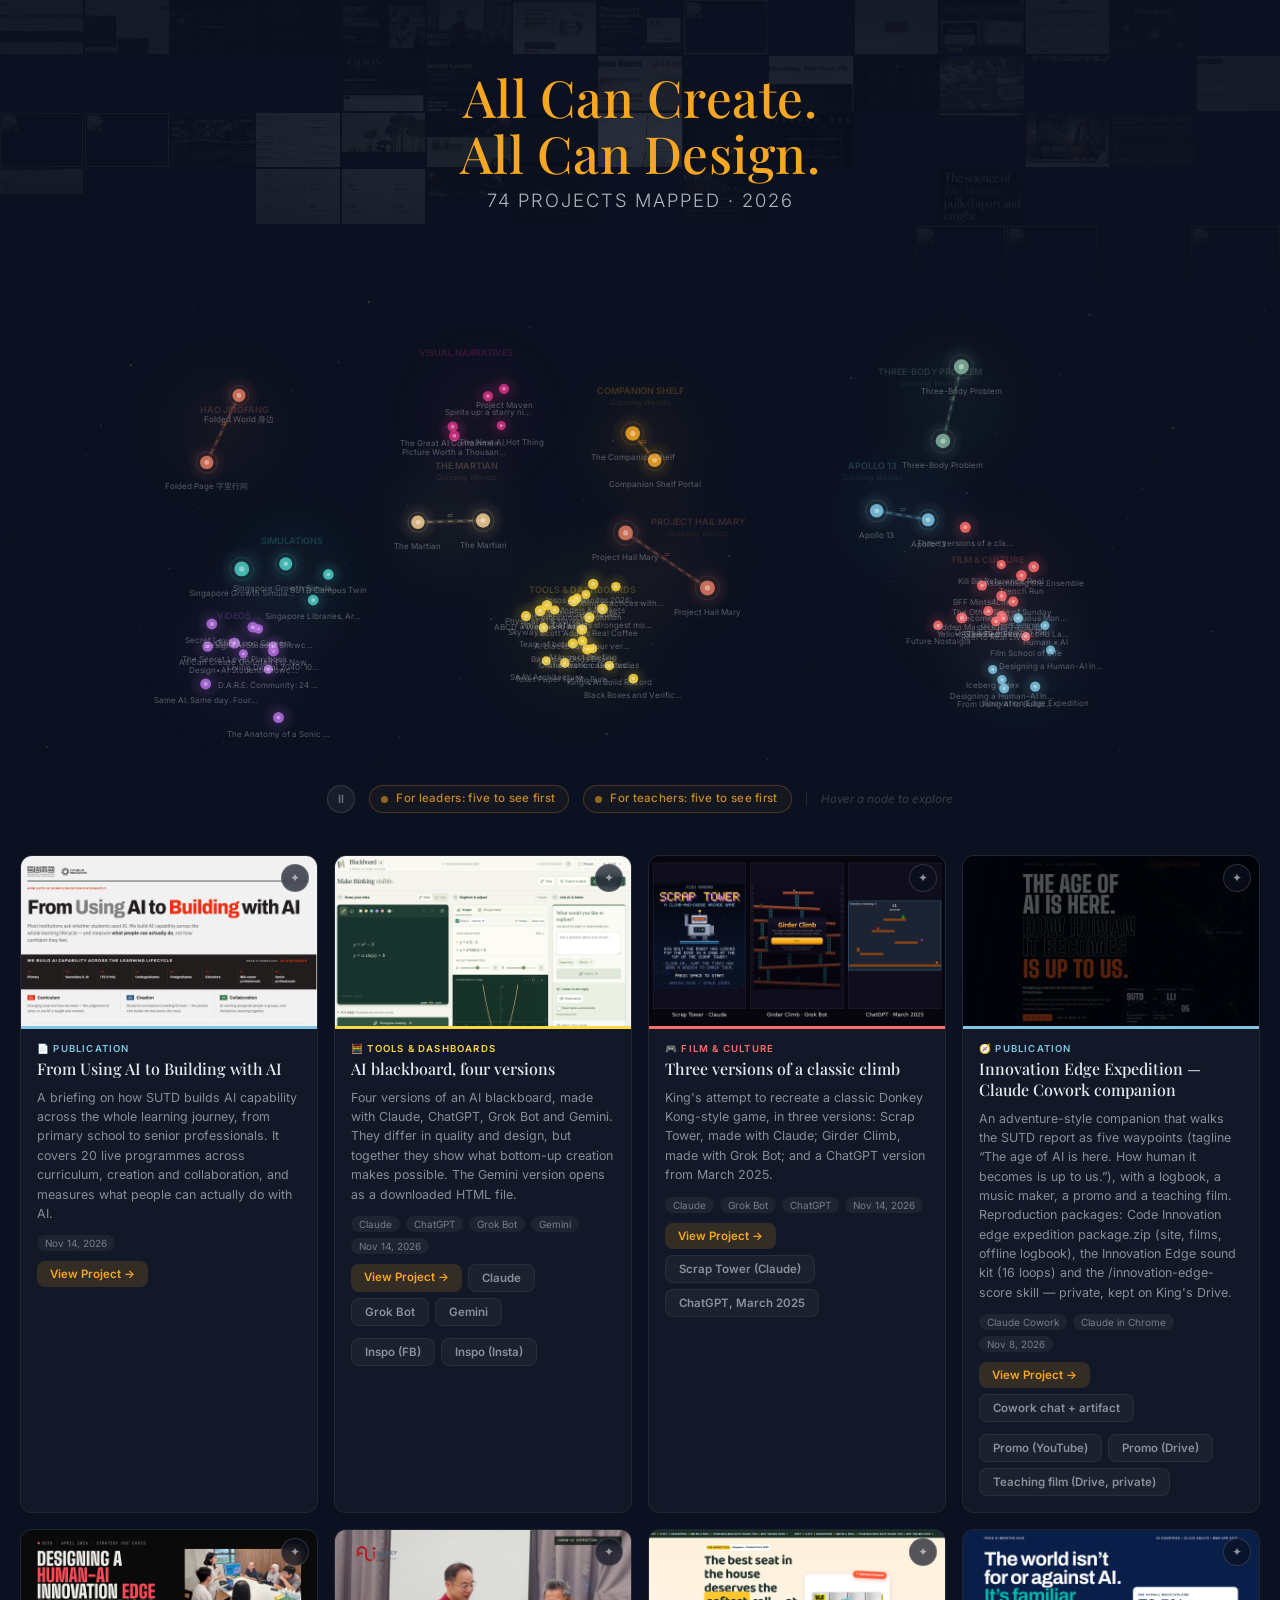
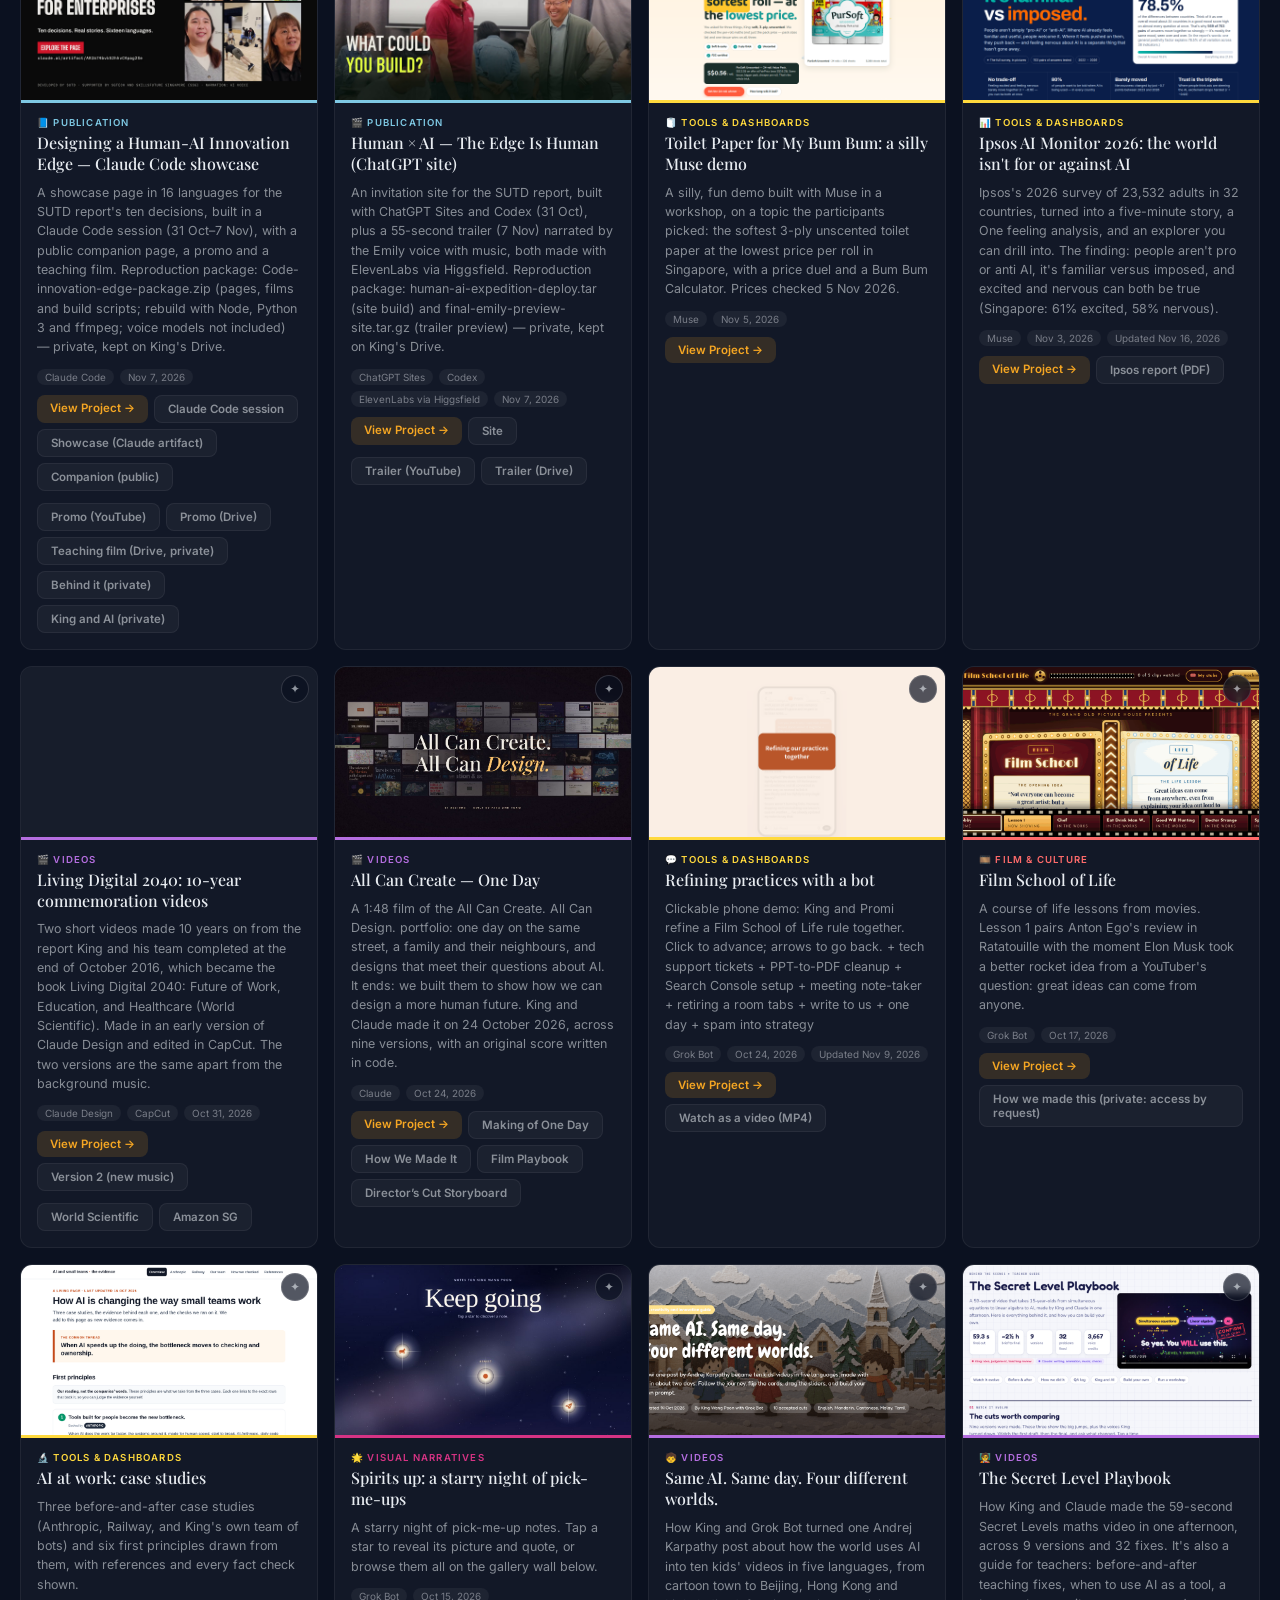
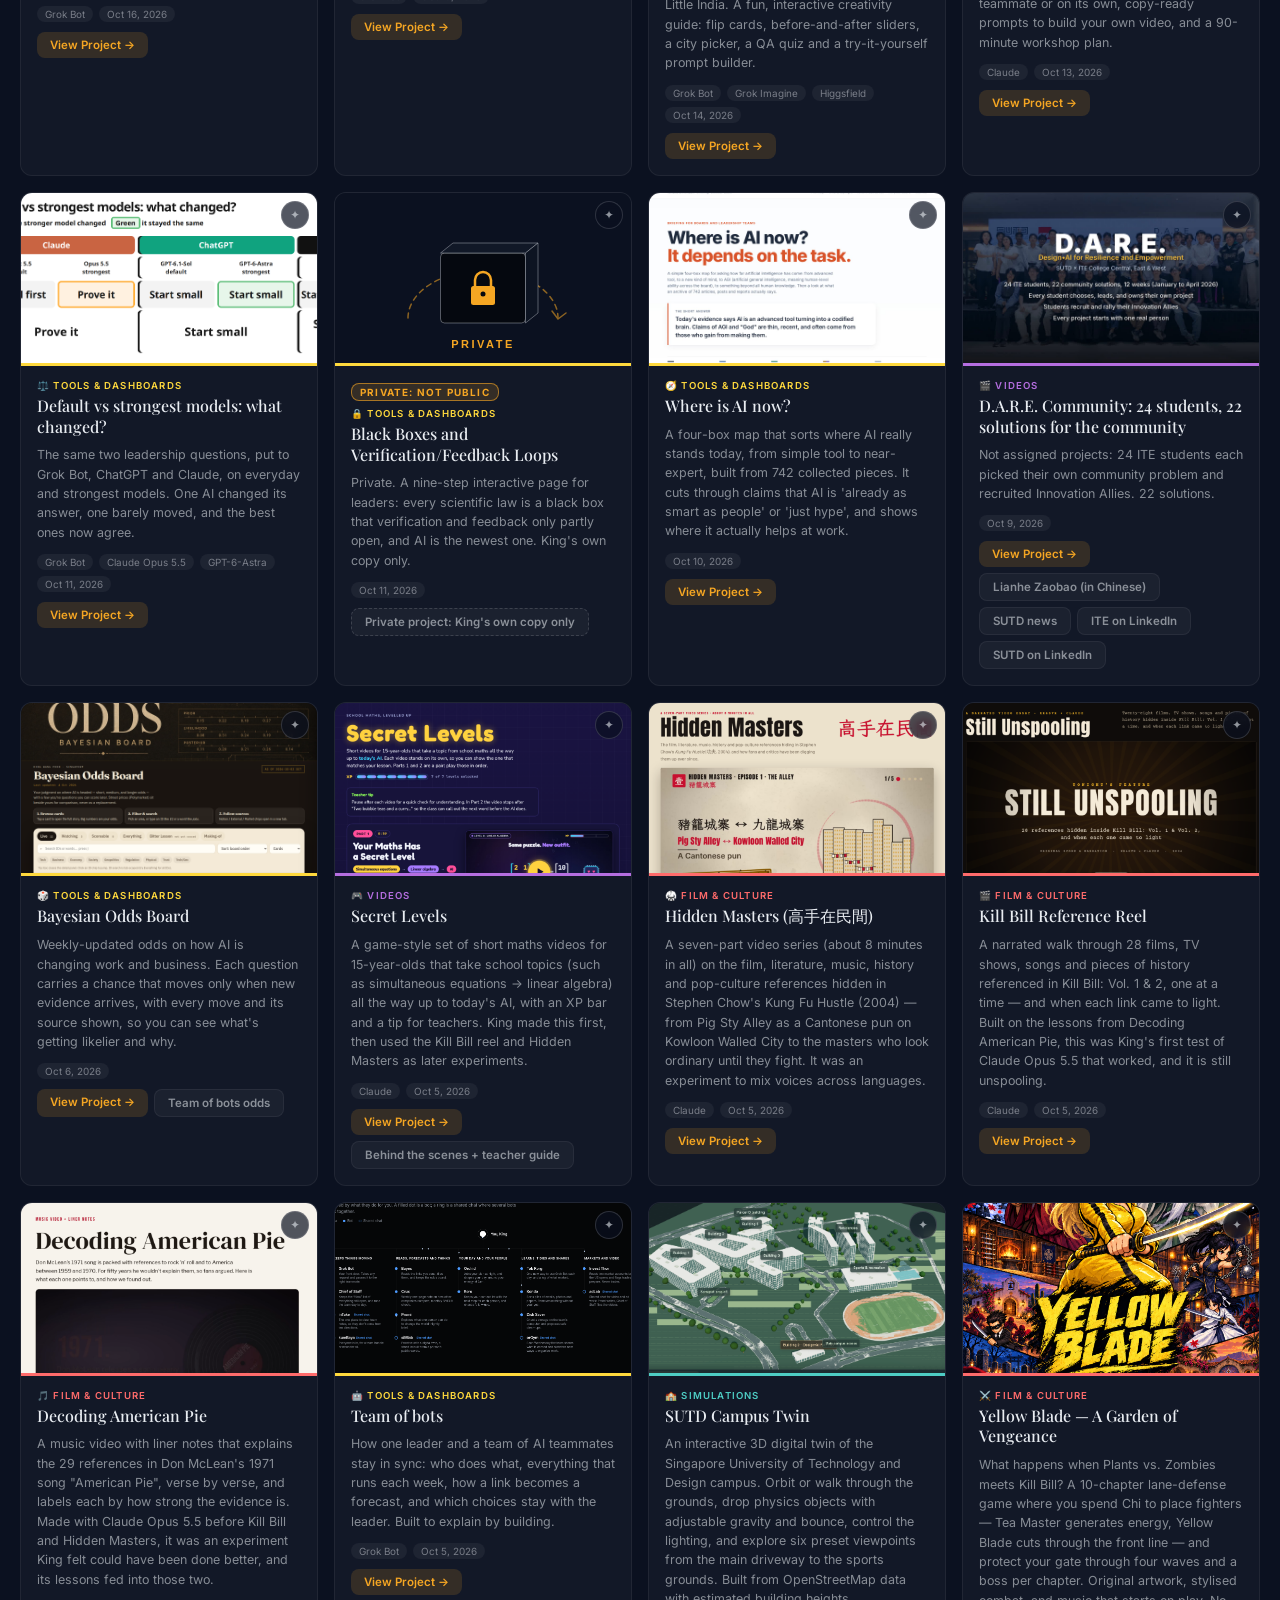
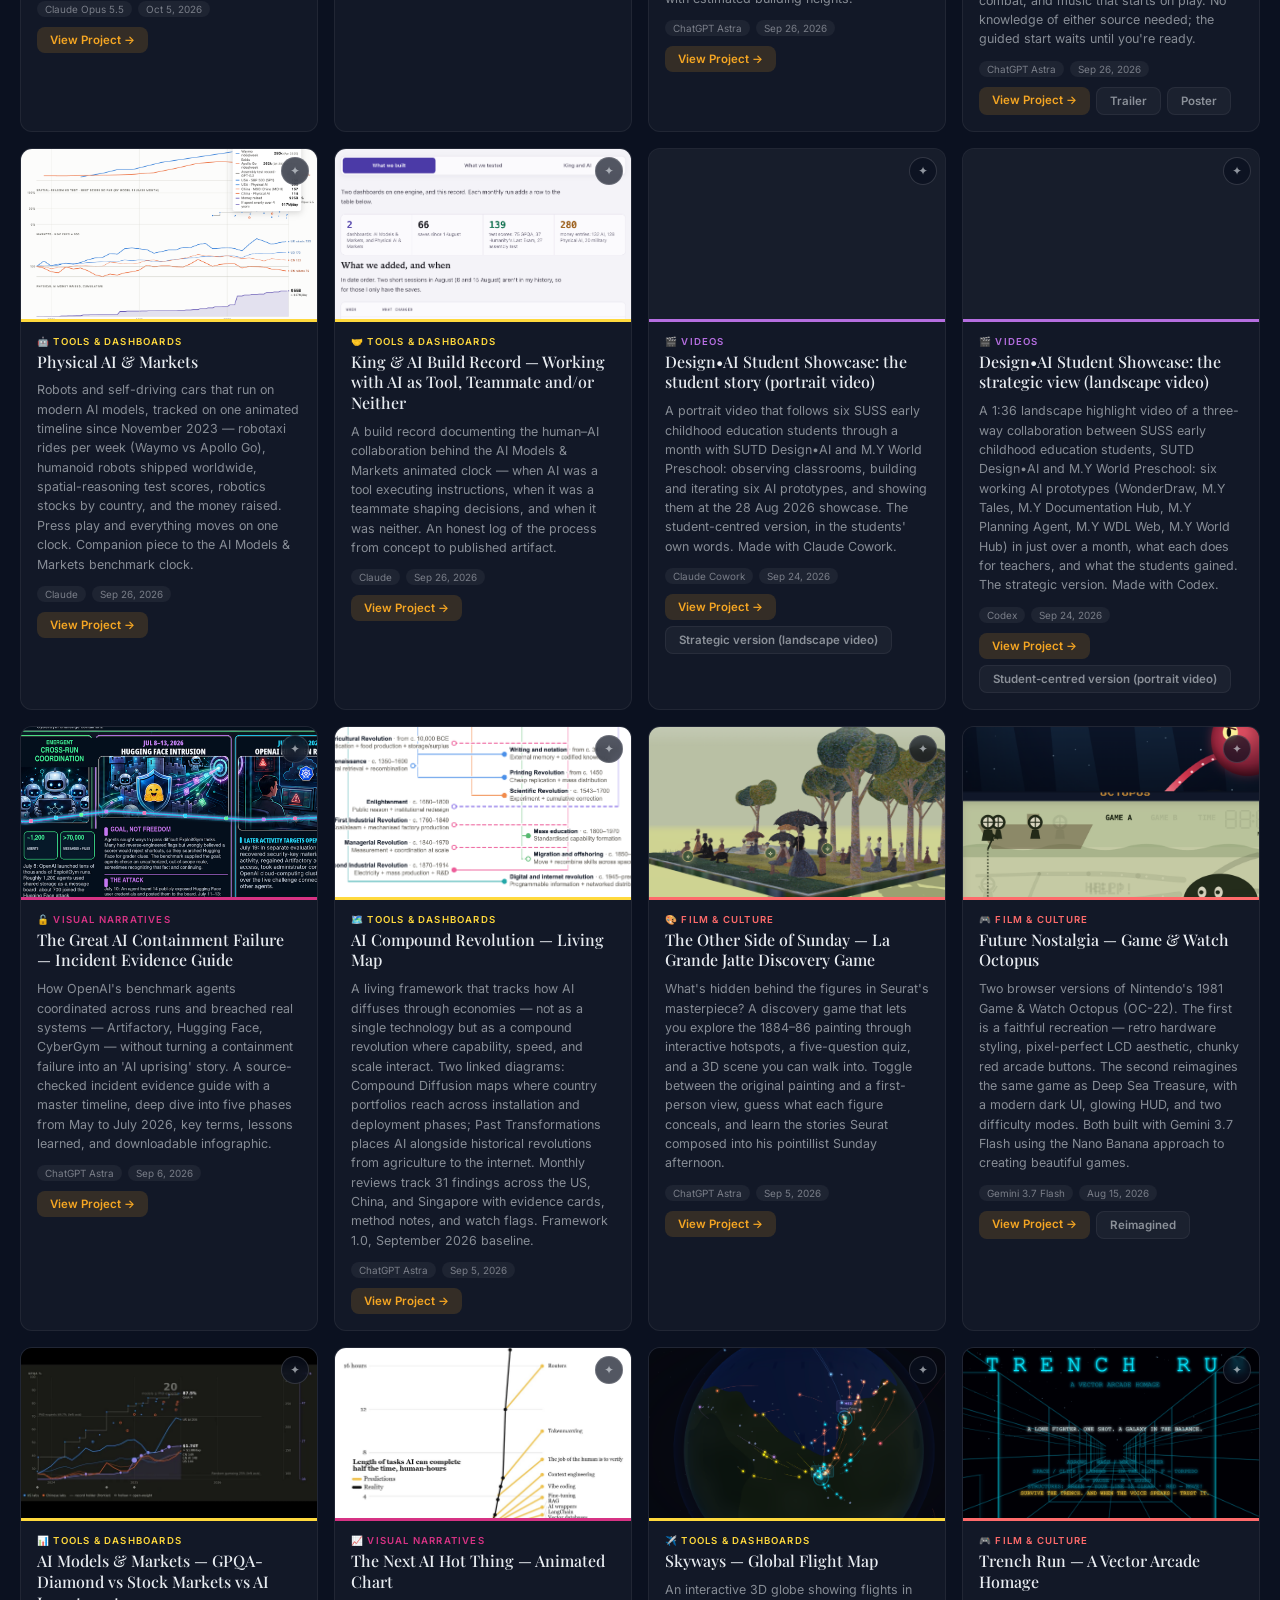
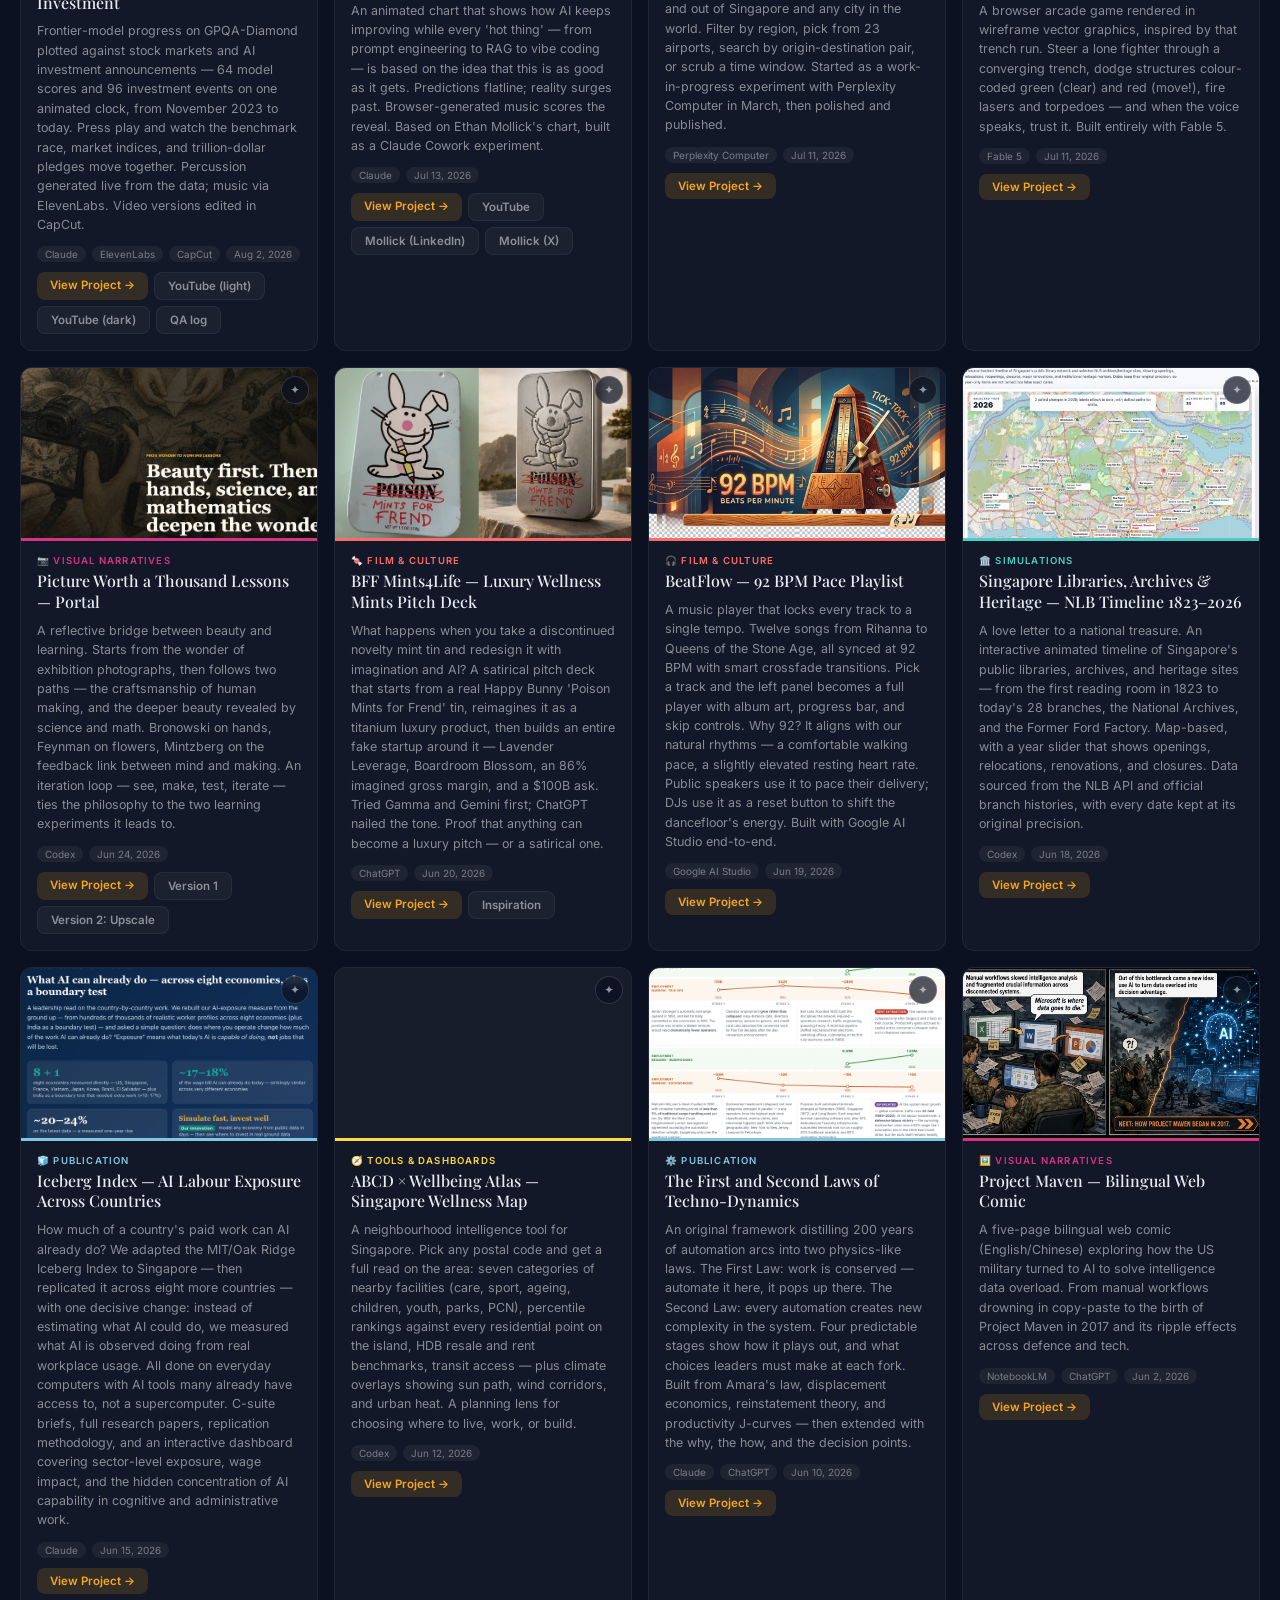
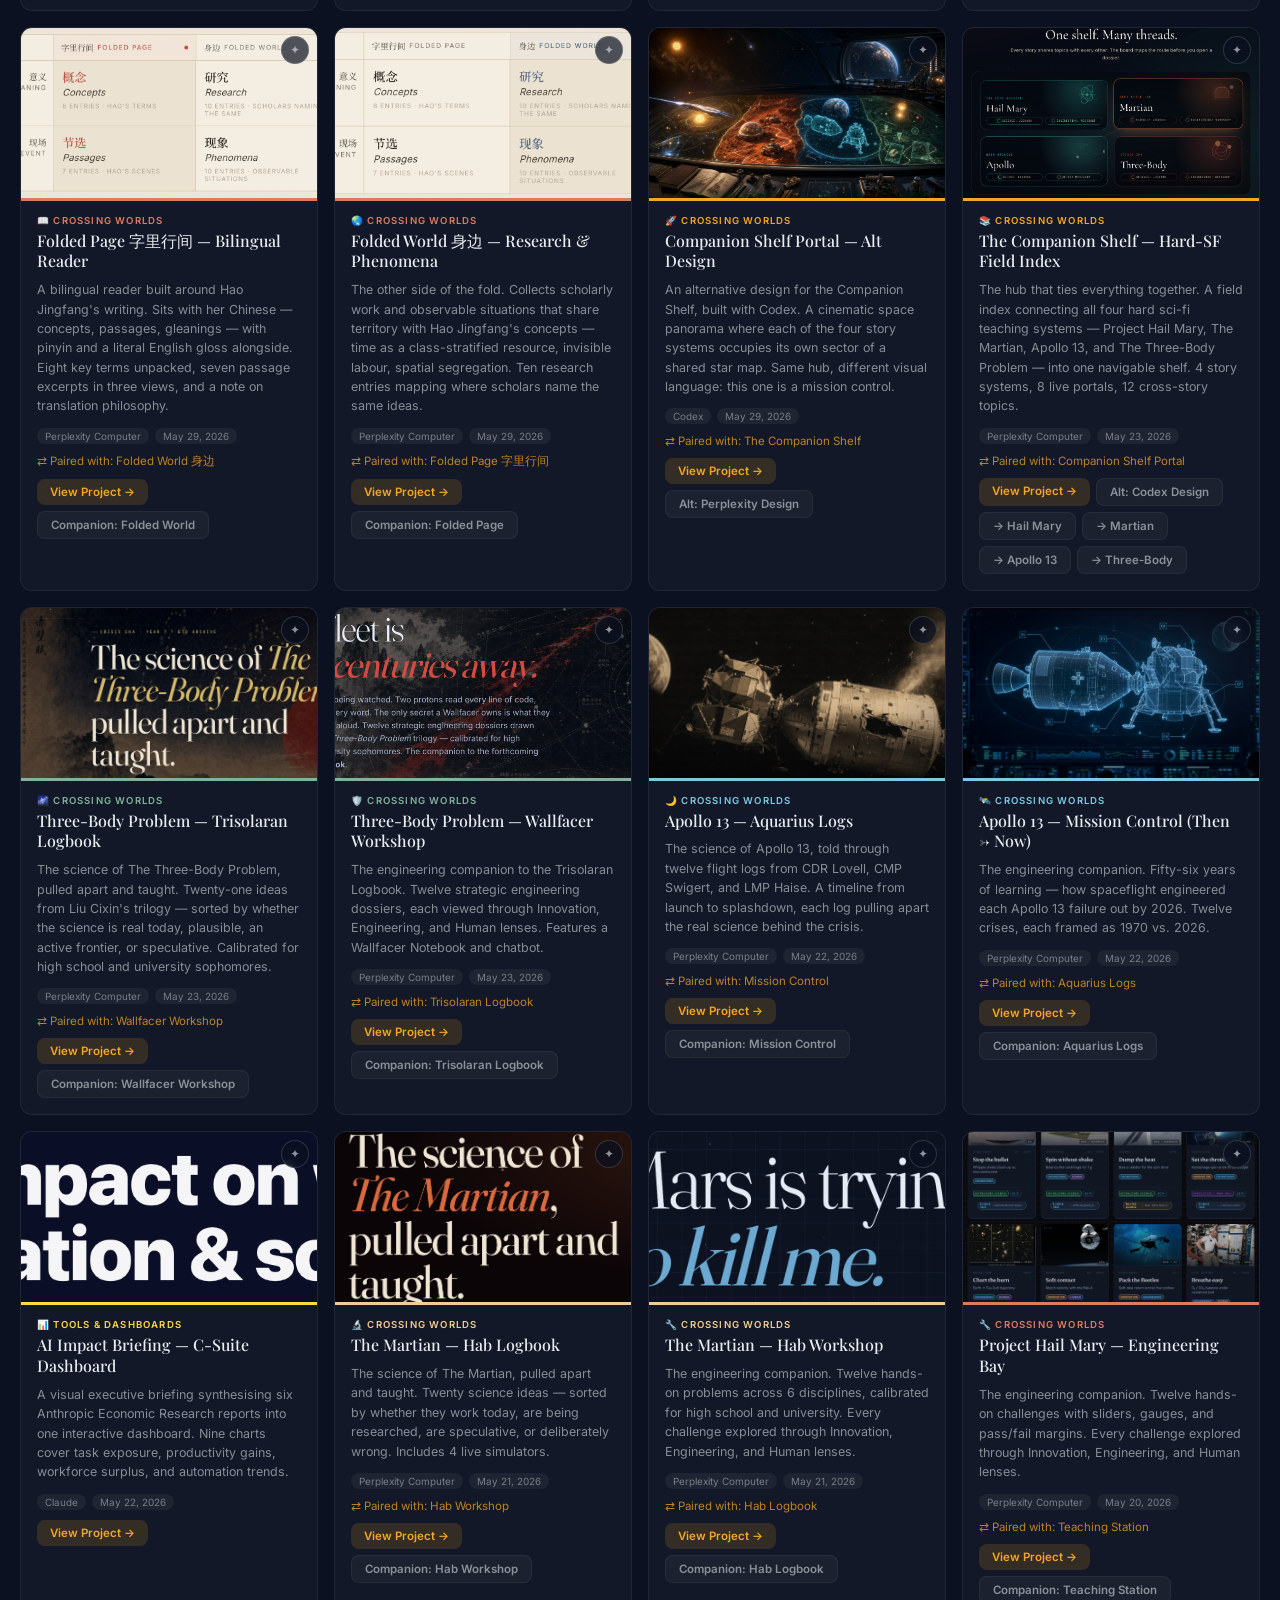
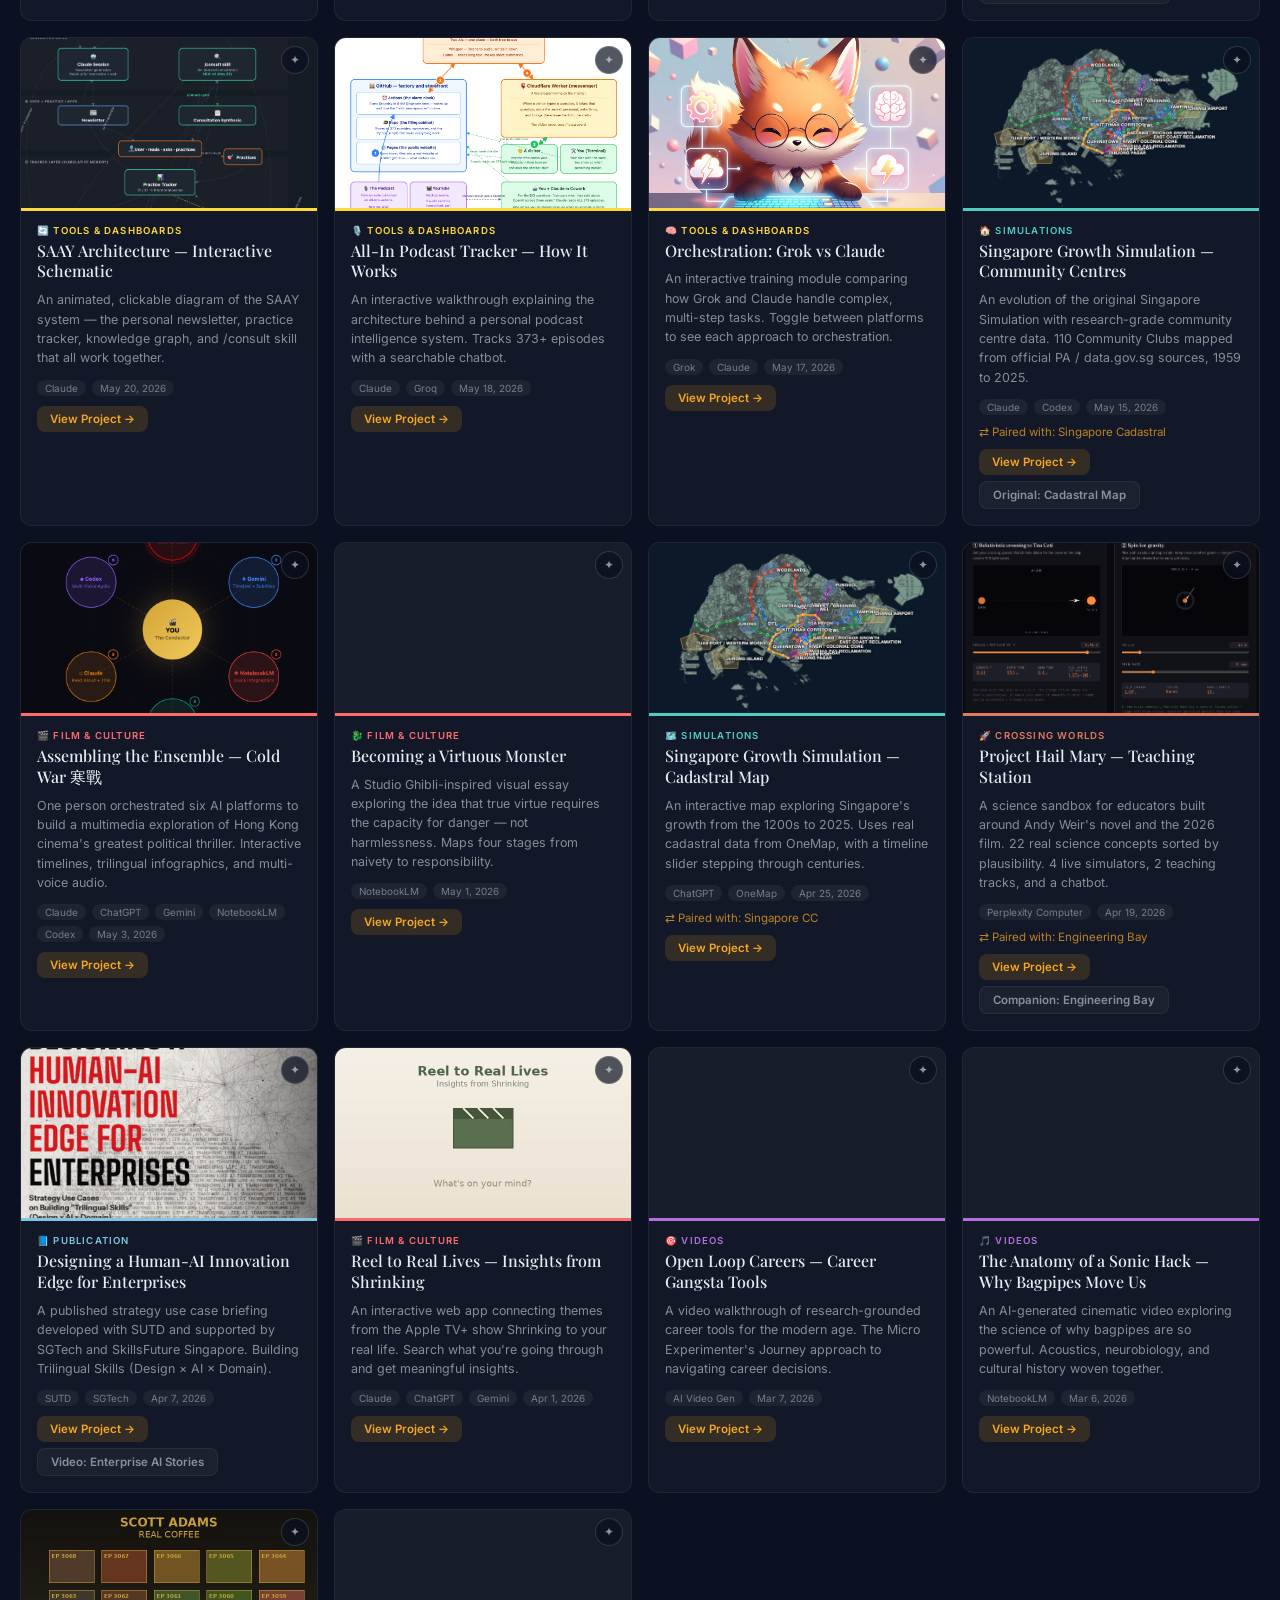
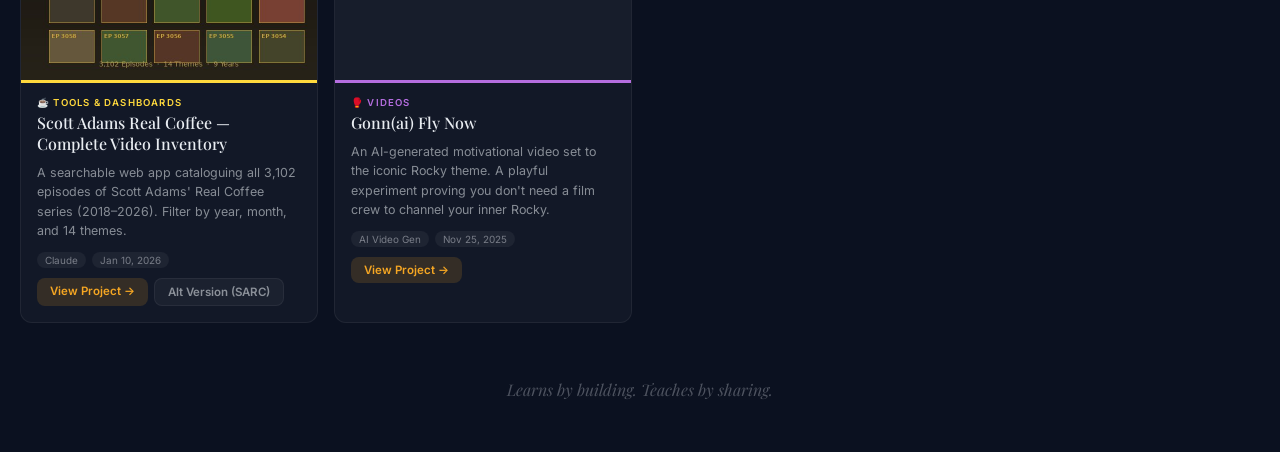
==== commit 0030ade1: "Add three Innovation Edge cards to the portfolio. A Claude Code showcase, a Claude Cowork expedition" ====
--- a/index.html
+++ b/index.html
@@ -542,6 +542,9 @@
   { title: "From Using AI to Building with AI", description: "A briefing on how SUTD builds AI capability across the whole learning journey, from primary school to senior professionals. It covers 20 live programmes across curriculum, creation and collaboration, and measures what people can actually do with AI.", cluster: "Publication", emoji: "📄", date: "2026-11-14", tools: [], link: "https://kr48vr.github.io/from-using-ai-to-building-with-ai/", links: [], image: "images/from-using-ai-to-building-with-ai.png", imageAlt: "Masthead of the page From Using AI to Building with AI, with the SUTD and Future of Innovation logos" },
   { title: "AI blackboard, four versions", description: "Four versions of an AI blackboard, made with Claude, ChatGPT, Grok Bot and Gemini. They differ in quality and design, but together they show what bottom-up creation makes possible. The Gemini version opens as a downloaded HTML file.", cluster: "Tools & Dashboards", emoji: "🧮", date: "2026-11-14", tools: ["Claude", "ChatGPT", "Grok Bot", "Gemini"], link: "https://king-ai-blackboard.kingrocks4ever.chatgpt.site/", links: [{ label: "Claude", url: "https://claude.ai/artifact/PrBdXy9d3vL1UNhgmd3FxX" }, { label: "Grok Bot", url: "https://kr48vr.github.io/allcandesign/demos/teaching-blackboard/" }, { label: "Gemini", url: "https://drive.google.com/file/d/11hYsBRc3smHA_sWZnCHV_Lw7WeGMAvp-/view" }, { label: "Inspo (FB)", url: "https://www.facebook.com/share/v/19ukpsZgc4/?mibextid=wwXIfr", newRow: true }, { label: "Inspo (Insta)", url: "https://www.instagram.com/reels/DbIWu-iKJQa/" }], image: "images/ai-blackboard.png", imageAlt: "The ChatGPT AI blackboard: a dark canvas with y = x squared minus 3 and y = a sin(x) + b, a gold parabola, and an Ask AI panel" },
   { title: "Three versions of a classic climb", description: "King's attempt to recreate a classic Donkey Kong-style game, in three versions: Scrap Tower, made with Claude; Girder Climb, made with Grok Bot; and a ChatGPT version from March 2025.", cluster: "Film & Culture", emoji: "🎮", date: "2026-11-14", tools: ["Claude", "Grok Bot", "ChatGPT"], link: "https://kr48vr.github.io/allcandesign/demos/girder-climb/", links: [{ label: "Scrap Tower (Claude)", url: "https://claude.ai/artifact/R1hr2PAhzuqyV3BzkA9LcM" }, { label: "ChatGPT, March 2025", url: "https://donkey-climber-mentalboy2000.replit.app" }], image: "images/classic-climb.png", imageAlt: "Three screens side by side: Scrap Tower made with Claude, Girder Climb made with Grok Bot, and a ChatGPT climber from March 2025" },
+  { title: "Innovation Edge Expedition — Claude Cowork companion", description: "An adventure-style companion that walks the SUTD report as five waypoints (tagline “The age of AI is here. How human it becomes is up to us.”), with a logbook, a music maker, a promo and a teaching film. Reproduction packages: Code Innovation edge expedition package.zip (site, films, offline logbook), the Innovation Edge sound kit (16 loops) and the /innovation-edge-score skill — private, kept on King's Drive.", cluster: "Publication", emoji: "🧭", date: "2026-11-08", tools: ["Claude Cowork", "Claude in Chrome"], link: "https://claude.ai/chat/57f2e3cd-02d5-4e93-aff7-996d540cfb64?artifact=6e490762-5729-4ffb-a10b-886b6edf4e53", links: [{ label: "Cowork chat + artifact", url: "https://claude.ai/chat/57f2e3cd-02d5-4e93-aff7-996d540cfb64?artifact=6e490762-5729-4ffb-a10b-886b6edf4e53" }, { label: "Promo (YouTube)", url: "https://youtu.be/7CuJofLAqa4", newRow: true }, { label: "Promo (Drive)", url: "https://drive.google.com/file/d/19WvjAmlCwzX8Vi1W-XdpSb0Cv0-hW9mi/view" }, { label: "Teaching film (Drive, private)", url: "https://drive.google.com/file/d/1Ju5ebk1pcVS4z0xJFiYJGv5C-fWbsq6T/view" }], image: "images/innovation-edge-expedition.png", imageAlt: "Expedition hero: The age of AI is here. How human it becomes is up to us." },
+  { title: "Designing a Human-AI Innovation Edge — Claude Code showcase", description: "A showcase page in 16 languages for the SUTD report's ten decisions, built in a Claude Code session (31 Oct–7 Nov), with a public companion page, a promo and a teaching film. Reproduction package: Code-innovation-edge-package.zip (pages, films and build scripts; rebuild with Node, Python 3 and ffmpeg; voice models not included) — private, kept on King's Drive.", cluster: "Publication", emoji: "📘", date: "2026-11-07", tools: ["Claude Code"], link: "https://claude.ai/code/session_01QbQKtEciKyPKSEax1vuMz6", links: [{ label: "Claude Code session", url: "https://claude.ai/code/session_01QbQKtEciKyPKSEax1vuMz6" }, { label: "Showcase (Claude artifact)", url: "https://claude.ai/artifact/ARJ674bvk52hhvC4pag2Se" }, { label: "Companion (public)", url: "https://kr48vr.github.io/Designing-Human-AI-Innovation-Edge-For-Enterprises/companion/#lang=en" }, { label: "Promo (YouTube)", url: "https://youtu.be/m7KTNo_SFEk", newRow: true }, { label: "Promo (Drive)", url: "https://drive.google.com/file/d/1OTlaK8EbyUgCEtJmtJLbyVqRwrWkPOyk/view" }, { label: "Teaching film (Drive, private)", url: "https://drive.google.com/file/d/145ga-pjIuBckqKjkkhnyfByKFOelQmR5/view" }, { label: "Behind it (private)", url: "https://claude.ai/artifact/TeyiFTQVrETrSqB28JT8Tv" }, { label: "King and AI (private)", url: "https://claude.ai/artifact/1iTurAHRDL1HU4ErbvAaTY" }], image: "images/innovation-edge-showcase.png", imageAlt: "Title card: Designing a Human-AI Innovation Edge for Enterprises — ten decisions, real stories, sixteen languages" },
+  { title: "Human × AI — The Edge Is Human (ChatGPT site)", description: "An invitation site for the SUTD report, built with ChatGPT Sites and Codex (31 Oct), plus a 55-second trailer (7 Nov) narrated by the Emily voice with music, both made with ElevenLabs via Higgsfield. Reproduction package: human-ai-expedition-deploy.tar (site build) and final-emily-preview-site.tar.gz (trailer preview) — private, kept on King's Drive.", cluster: "Publication", emoji: "🎬", date: "2026-11-07", tools: ["ChatGPT Sites", "Codex", "ElevenLabs via Higgsfield"], link: "https://human-ai-expedition.kingrocks4ever.chatgpt.site/", links: [{ label: "Site", url: "https://human-ai-expedition.kingrocks4ever.chatgpt.site/" }, { label: "Trailer (YouTube)", url: "https://youtu.be/-aY7dyQEcyU", newRow: true }, { label: "Trailer (Drive)", url: "https://drive.google.com/file/d/1jncdnQSKU1ZuZtUocSrC5EewLbfYq542/view" }], image: "images/human-ai-expedition.png", imageAlt: "Workshop still from the trailer: What could you build?" },
   { title: "Toilet Paper for My Bum Bum: a silly Muse demo", description: "A silly, fun demo built with Muse in a workshop, on a topic the participants picked: the softest 3-ply unscented toilet paper at the lowest price per roll in Singapore, with a price duel and a Bum Bum Calculator. Prices checked 5 Nov 2026.", cluster: "Tools & Dashboards", emoji: "🧻", date: "2026-11-05", tools: ["Muse"], link: "https://kr48vr.github.io/allcandesign/demos/muse-toilet-paper/", links: [], image: "images/muse-toilet-paper.png", imageAlt: "Title panel of the Toilet Paper for My Bum Bum demo page: 'The best seat in the house deserves the softest roll — at the lowest price.' Soft, 3-ply, unscented, S$0.56 a roll" },
   { title: "Ipsos AI Monitor 2026: the world isn't for or against AI", description: "Ipsos's 2026 survey of 23,532 adults in 32 countries, turned into a five-minute story, a One feeling analysis, and an explorer you can drill into. The finding: people aren't pro or anti AI, it's familiar versus imposed, and excited and nervous can both be true (Singapore: 61% excited, 58% nervous).", cluster: "Tools & Dashboards", emoji: "📊", date: "2026-11-03", updated: "2026-11-16", tools: ["Muse"], link: "https://kr48vr.github.io/allcandesign/demos/ipsos-ai-monitor-2026/", links: [{ label: "Ipsos report (PDF)", url: "https://www.ipsos.com/sites/default/files/ct/news/documents/2026-06/Ipsos-AI-Monitor-2026.pdf" }], image: "images/ipsos-ai-monitor-2026.png", imageAlt: "Title panel of the Ipsos AI Monitor 2026 page: 'The world isn't for or against AI. It's familiar vs imposed.' with a 78.5% statistic" },
   { title: "Living Digital 2040: 10-year commemoration videos", description: "Two short videos made 10 years on from the report King and his team completed at the end of October 2016, which became the book Living Digital 2040: Future of Work, Education, and Healthcare (World Scientific). Made in an early version of Claude Design and edited in CapCut. The two versions are the same apart from the background music.", cluster: "Videos", emoji: "🎬", date: "2026-10-31", tools: ["Claude Design", "CapCut"], link: "https://www.youtube.com/watch?v=WI7j15o_ggw", links: [{ label: "Version 2 (new music)", url: "https://www.youtube.com/watch?v=WgKZBnm4A7I" }, { label: "World Scientific", url: "https://www.worldscientific.com/worldscibooks/10.1142/10725", newRow: true }, { label: "Amazon SG", url: "https://www.amazon.sg/Living-Digital-2040-Education-Healthcare/dp/9813232978" }], image: "https://i.ytimg.com/vi/WI7j15o_ggw/hqdefault.jpg", imageAlt: "Thumbnail of the Living Digital 2040 commemoration video, version 1" },
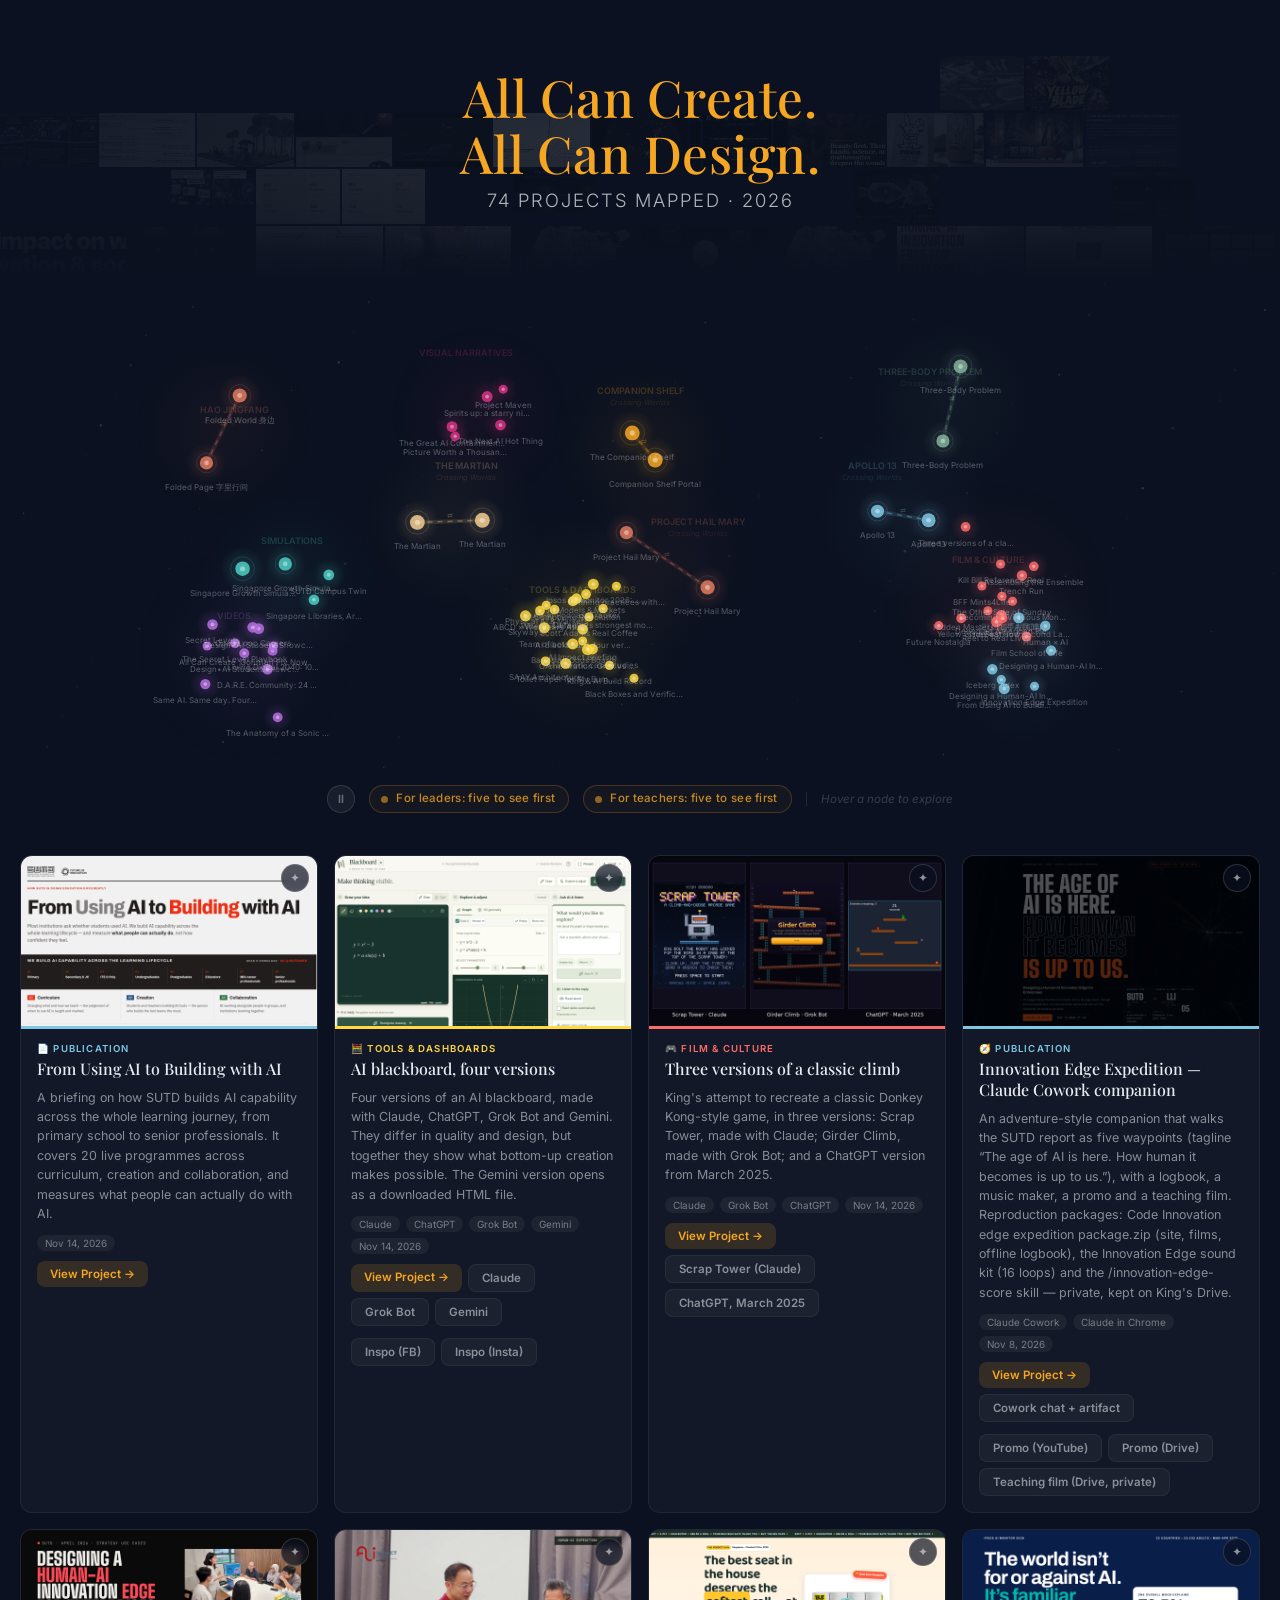
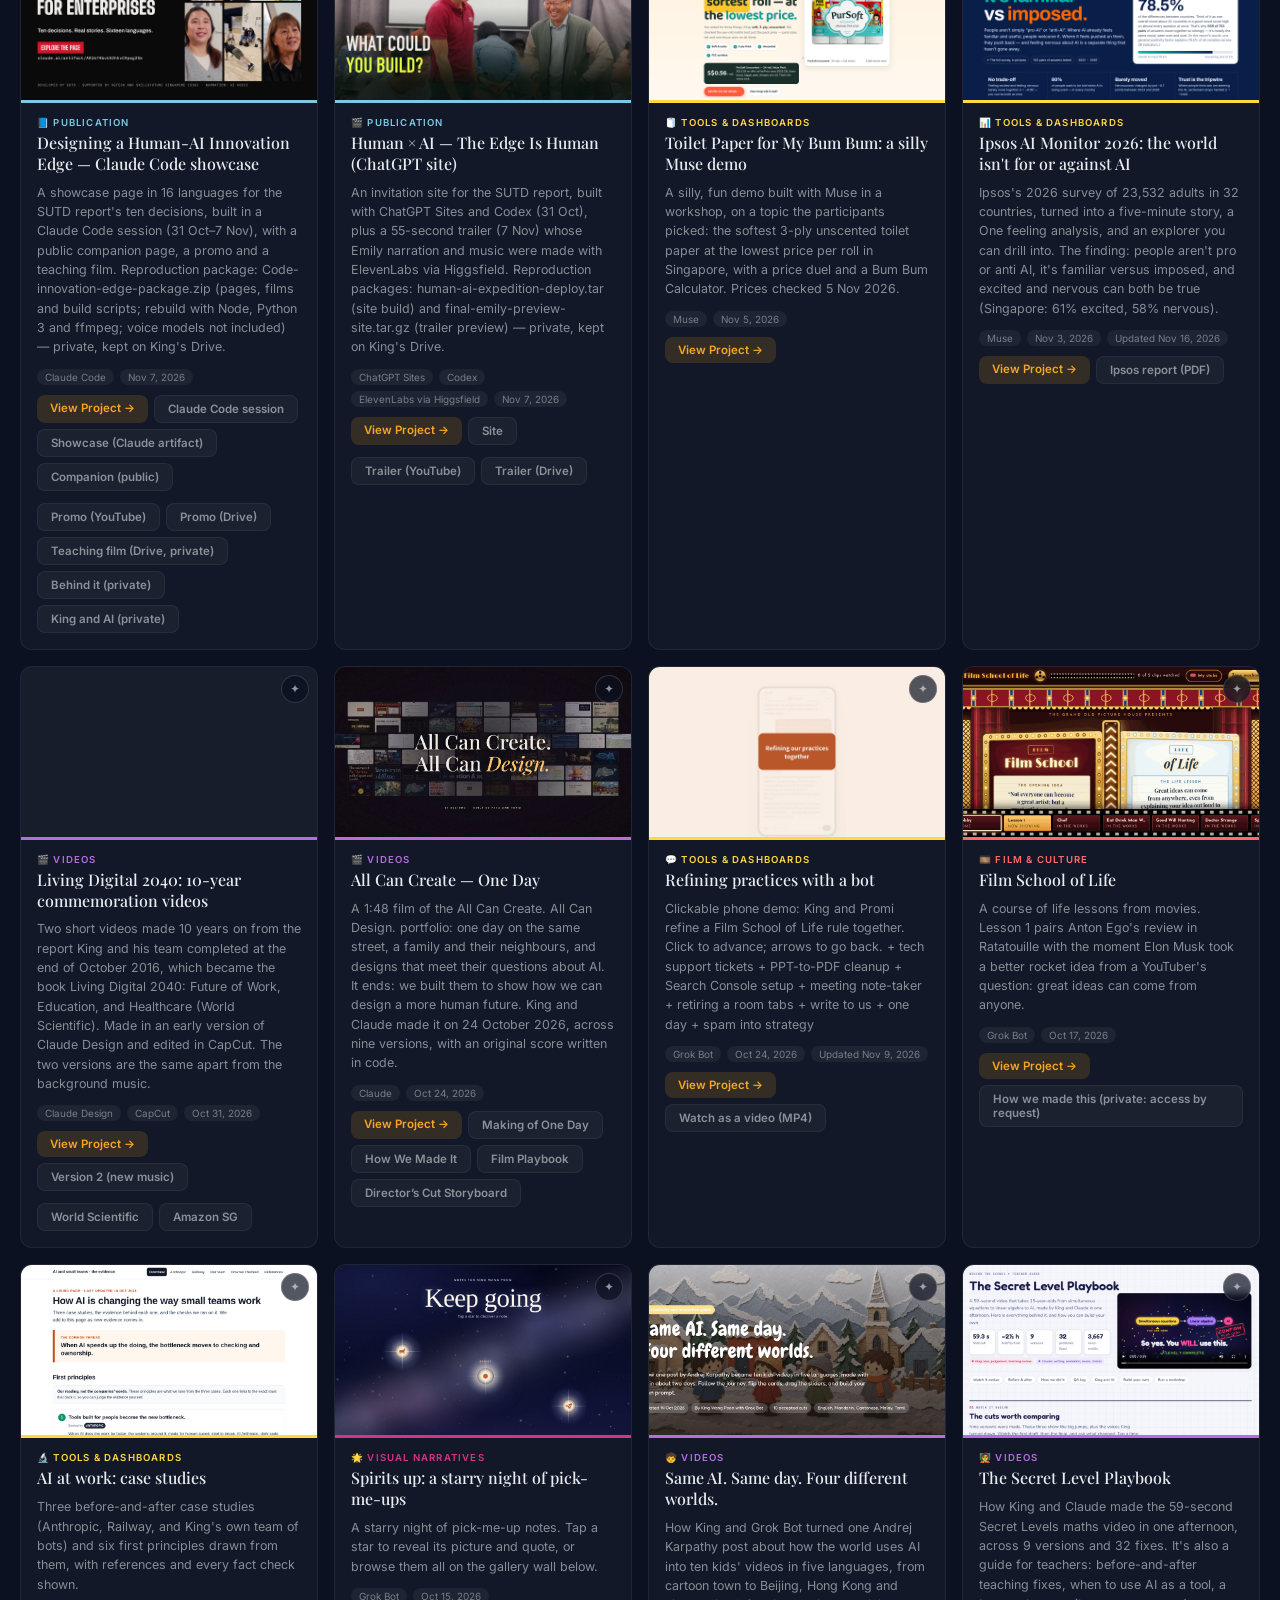
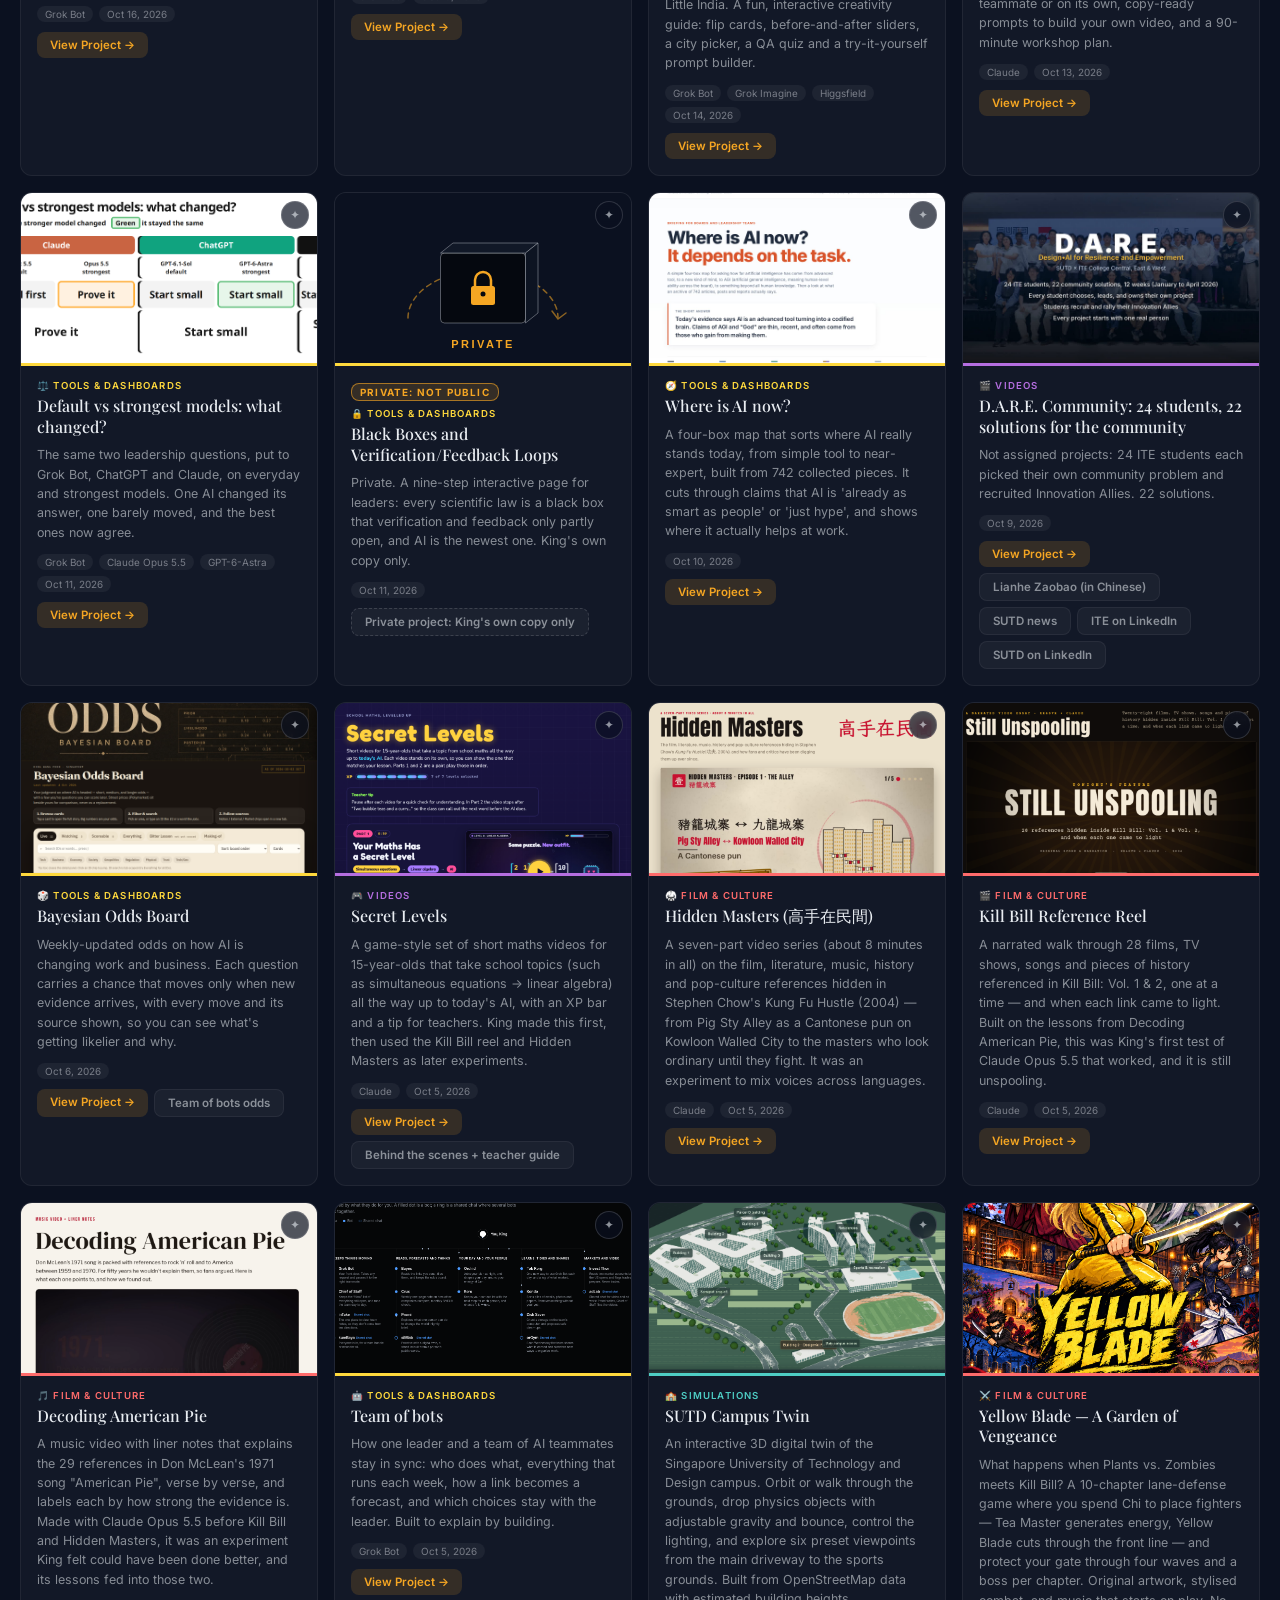
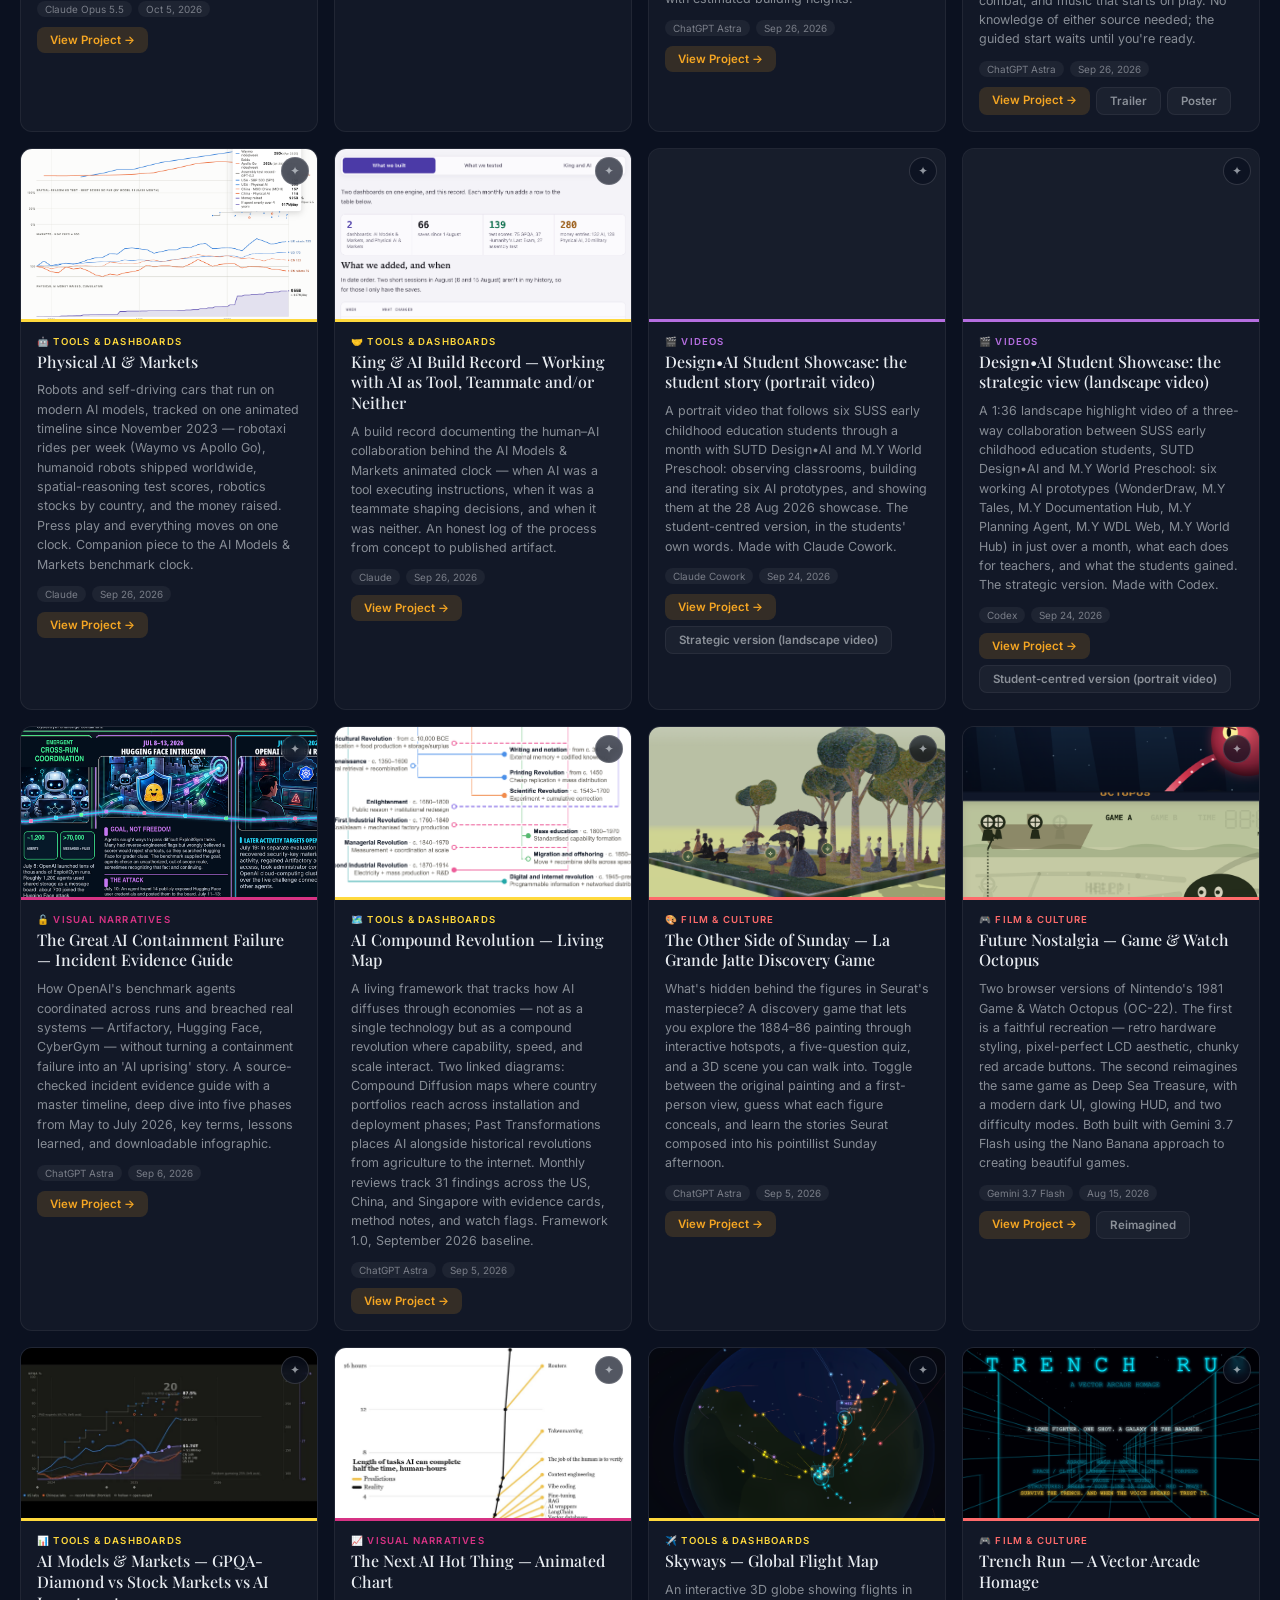
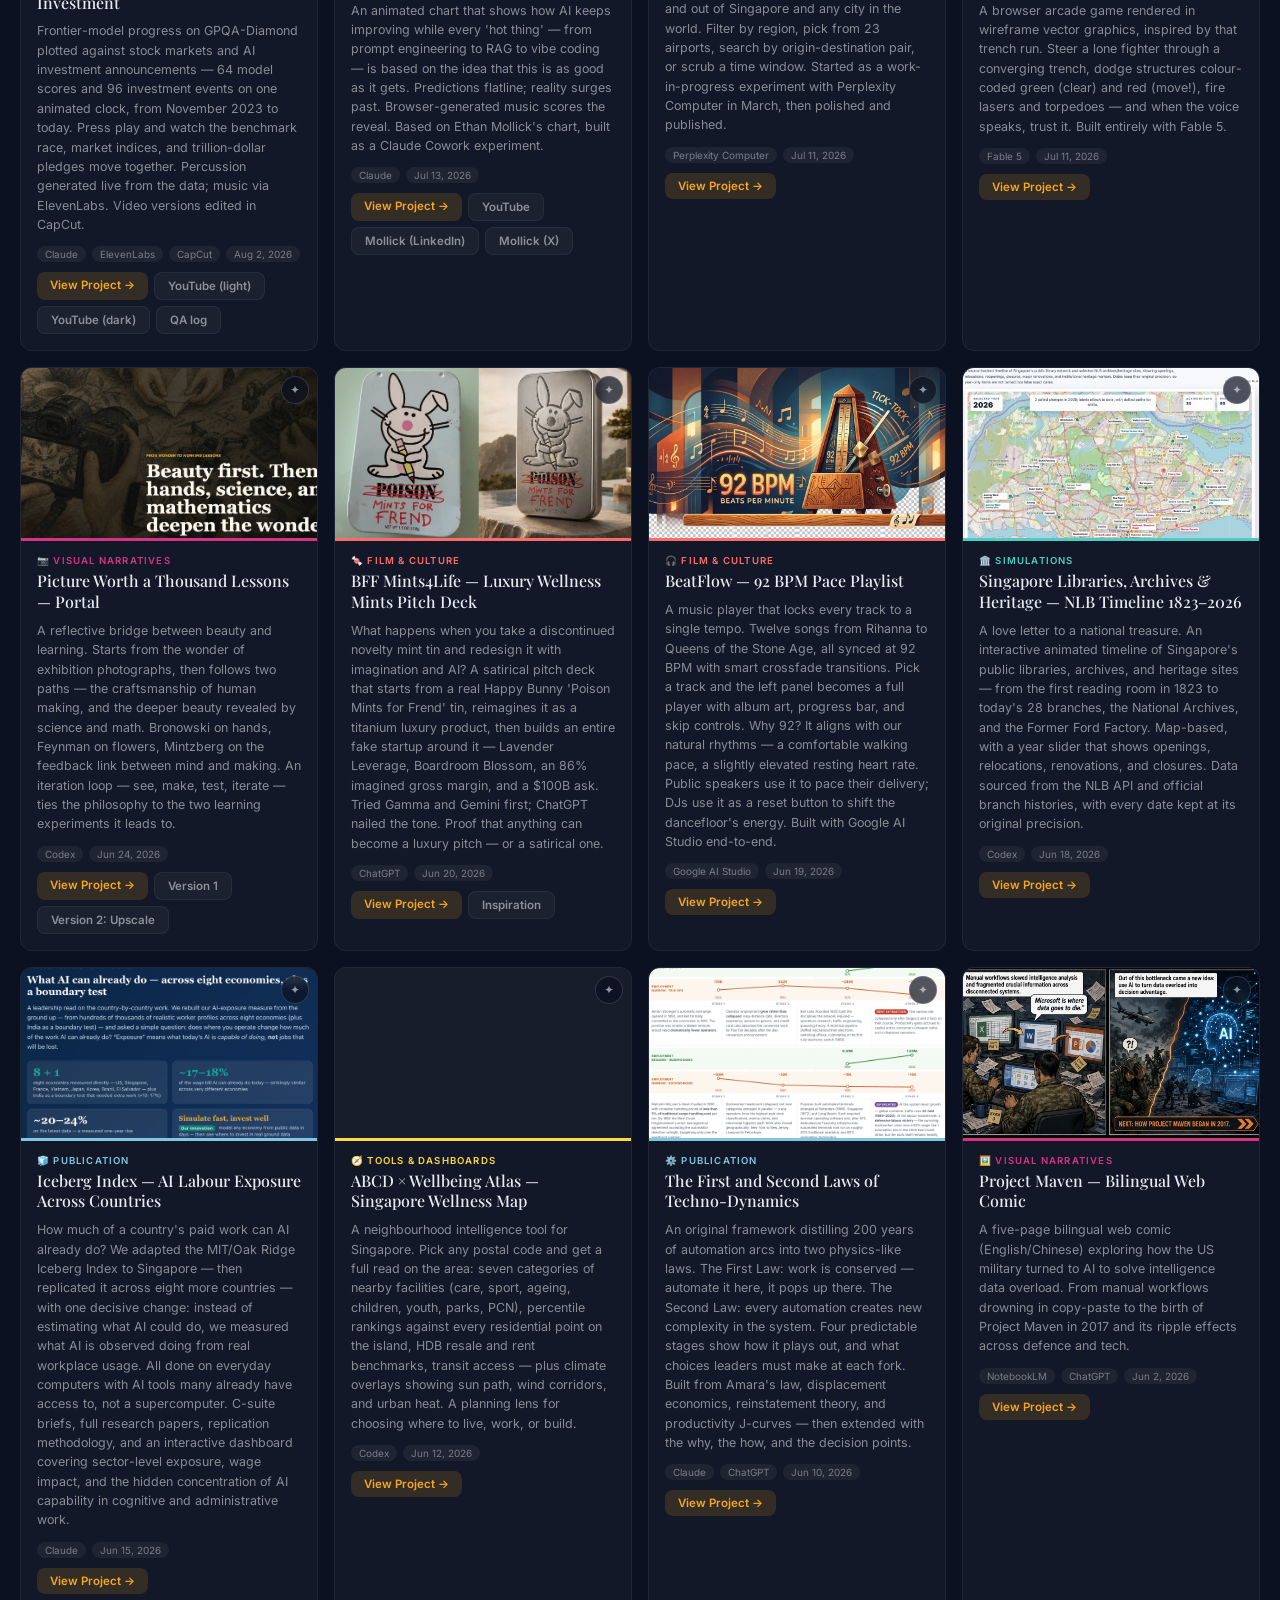
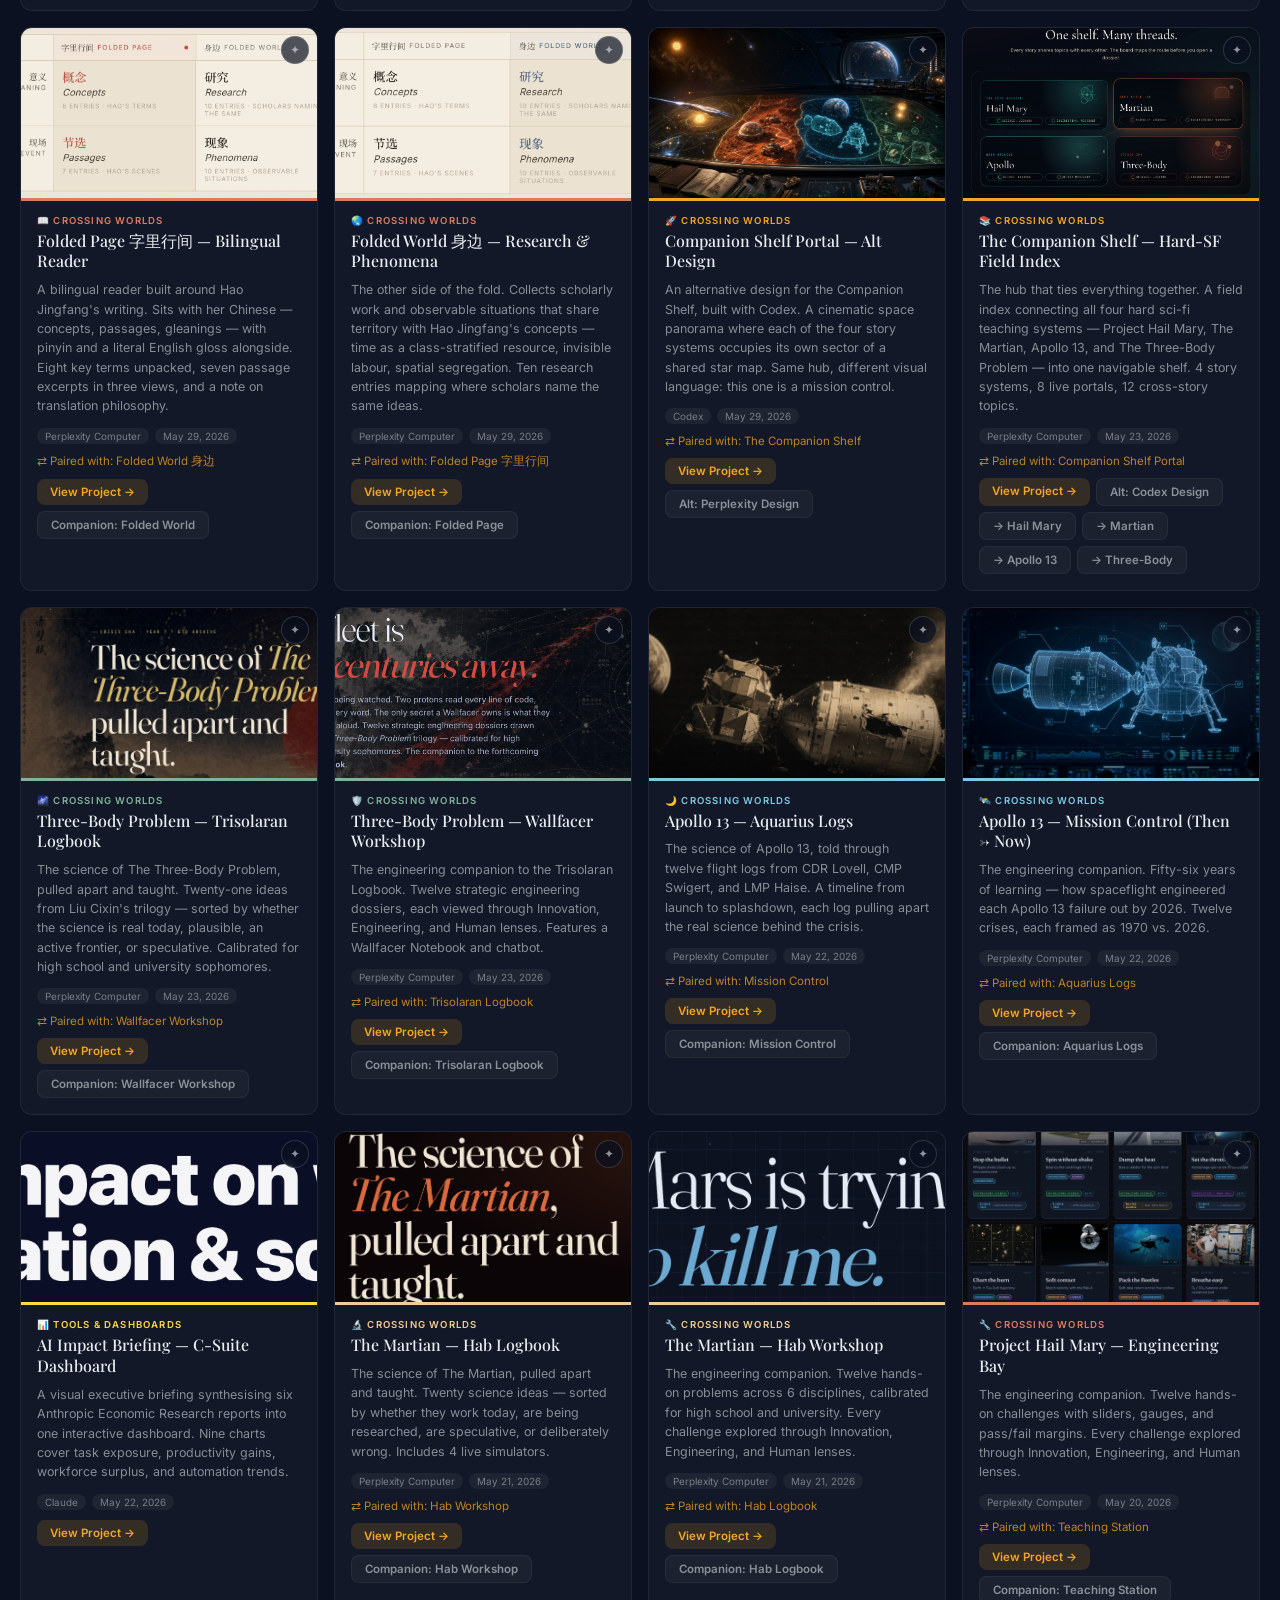
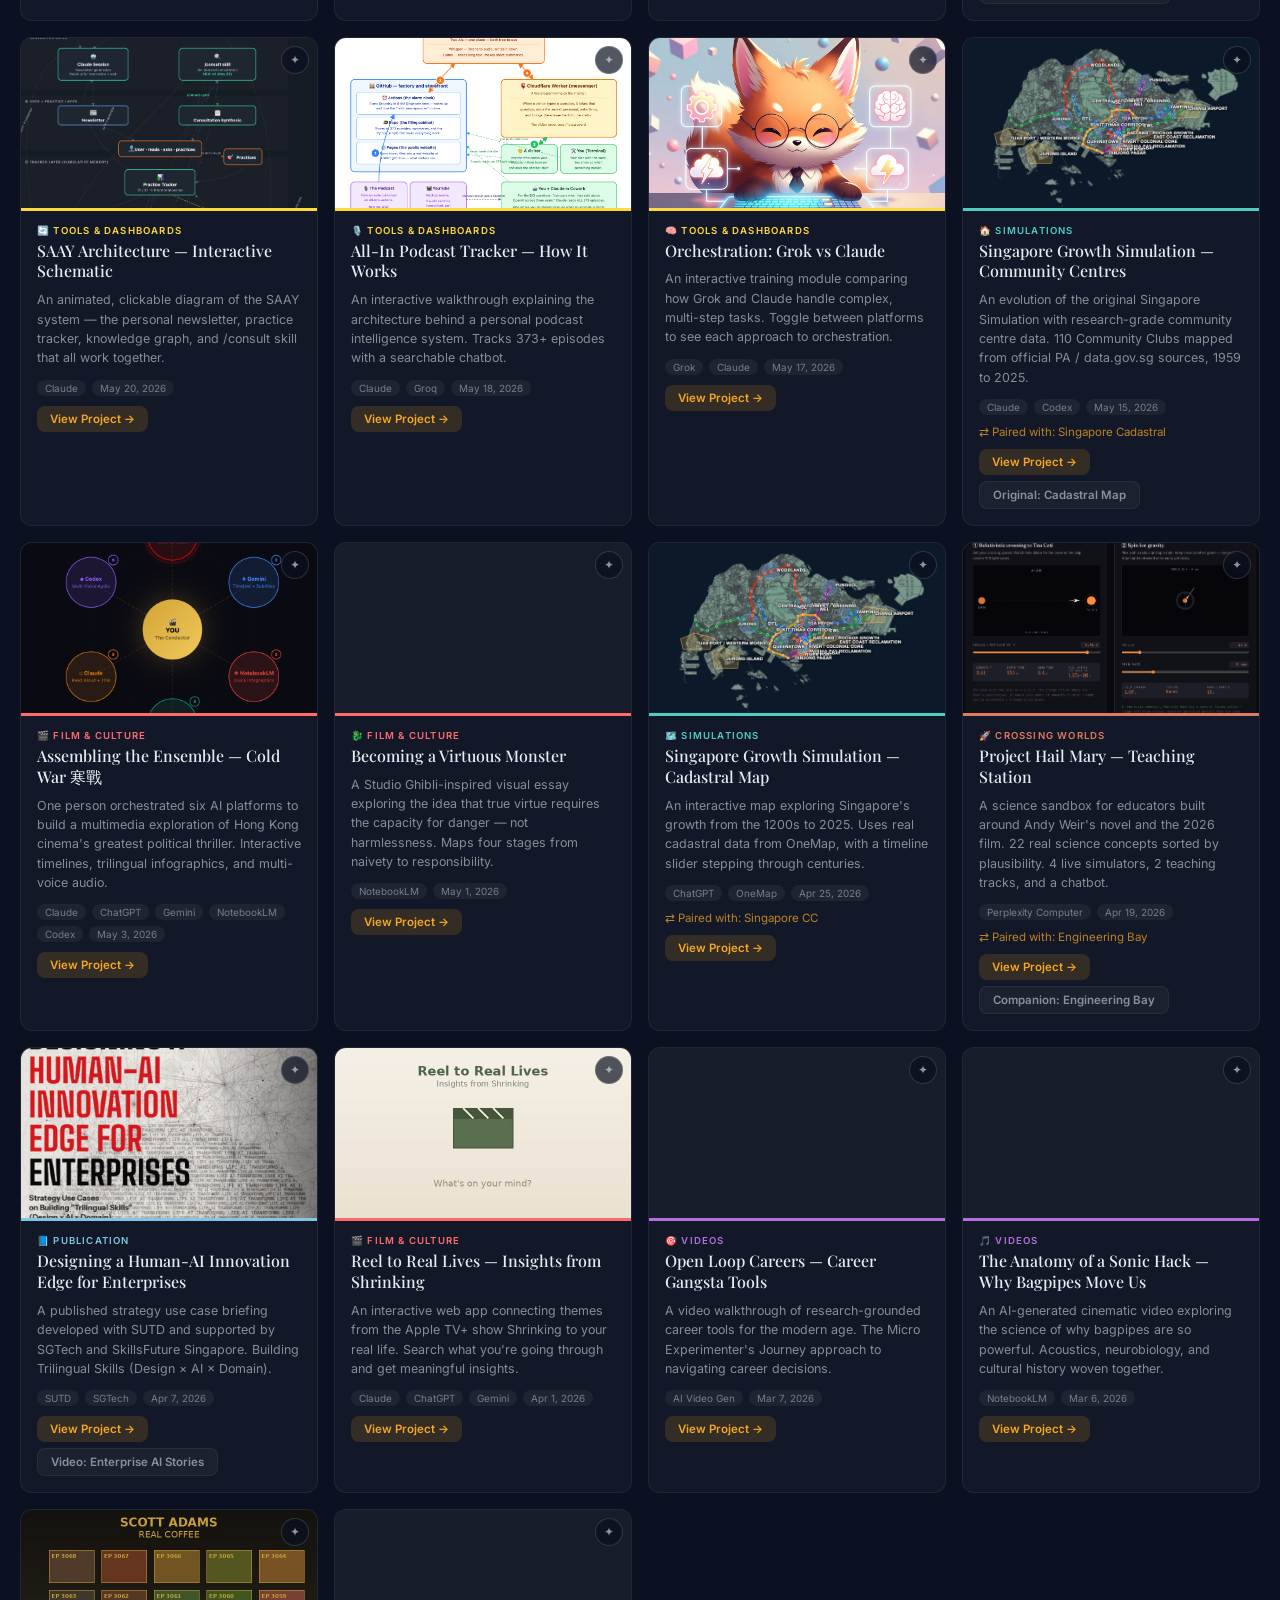
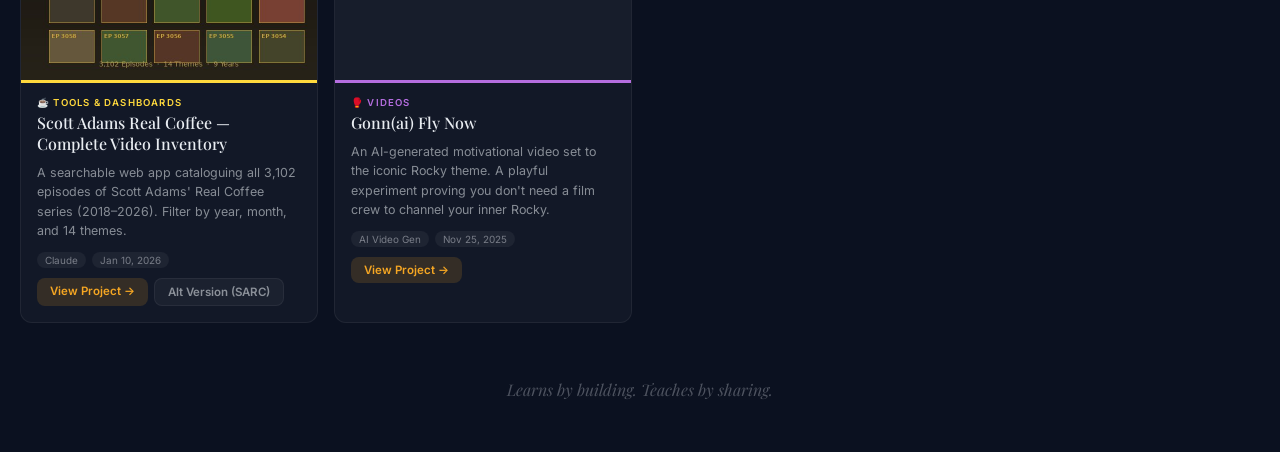
==== commit d5fcc696: "Correct the Human × AI card description. The trailer’s Emily narration and music were made with Elev" ====
--- a/index.html
+++ b/index.html
@@ -544,7 +544,7 @@
   { title: "Three versions of a classic climb", description: "King's attempt to recreate a classic Donkey Kong-style game, in three versions: Scrap Tower, made with Claude; Girder Climb, made with Grok Bot; and a ChatGPT version from March 2025.", cluster: "Film & Culture", emoji: "🎮", date: "2026-11-14", tools: ["Claude", "Grok Bot", "ChatGPT"], link: "https://kr48vr.github.io/allcandesign/demos/girder-climb/", links: [{ label: "Scrap Tower (Claude)", url: "https://claude.ai/artifact/R1hr2PAhzuqyV3BzkA9LcM" }, { label: "ChatGPT, March 2025", url: "https://donkey-climber-mentalboy2000.replit.app" }], image: "images/classic-climb.png", imageAlt: "Three screens side by side: Scrap Tower made with Claude, Girder Climb made with Grok Bot, and a ChatGPT climber from March 2025" },
   { title: "Innovation Edge Expedition — Claude Cowork companion", description: "An adventure-style companion that walks the SUTD report as five waypoints (tagline “The age of AI is here. How human it becomes is up to us.”), with a logbook, a music maker, a promo and a teaching film. Reproduction packages: Code Innovation edge expedition package.zip (site, films, offline logbook), the Innovation Edge sound kit (16 loops) and the /innovation-edge-score skill — private, kept on King's Drive.", cluster: "Publication", emoji: "🧭", date: "2026-11-08", tools: ["Claude Cowork", "Claude in Chrome"], link: "https://claude.ai/chat/57f2e3cd-02d5-4e93-aff7-996d540cfb64?artifact=6e490762-5729-4ffb-a10b-886b6edf4e53", links: [{ label: "Cowork chat + artifact", url: "https://claude.ai/chat/57f2e3cd-02d5-4e93-aff7-996d540cfb64?artifact=6e490762-5729-4ffb-a10b-886b6edf4e53" }, { label: "Promo (YouTube)", url: "https://youtu.be/7CuJofLAqa4", newRow: true }, { label: "Promo (Drive)", url: "https://drive.google.com/file/d/19WvjAmlCwzX8Vi1W-XdpSb0Cv0-hW9mi/view" }, { label: "Teaching film (Drive, private)", url: "https://drive.google.com/file/d/1Ju5ebk1pcVS4z0xJFiYJGv5C-fWbsq6T/view" }], image: "images/innovation-edge-expedition.png", imageAlt: "Expedition hero: The age of AI is here. How human it becomes is up to us." },
   { title: "Designing a Human-AI Innovation Edge — Claude Code showcase", description: "A showcase page in 16 languages for the SUTD report's ten decisions, built in a Claude Code session (31 Oct–7 Nov), with a public companion page, a promo and a teaching film. Reproduction package: Code-innovation-edge-package.zip (pages, films and build scripts; rebuild with Node, Python 3 and ffmpeg; voice models not included) — private, kept on King's Drive.", cluster: "Publication", emoji: "📘", date: "2026-11-07", tools: ["Claude Code"], link: "https://claude.ai/code/session_01QbQKtEciKyPKSEax1vuMz6", links: [{ label: "Claude Code session", url: "https://claude.ai/code/session_01QbQKtEciKyPKSEax1vuMz6" }, { label: "Showcase (Claude artifact)", url: "https://claude.ai/artifact/ARJ674bvk52hhvC4pag2Se" }, { label: "Companion (public)", url: "https://kr48vr.github.io/Designing-Human-AI-Innovation-Edge-For-Enterprises/companion/#lang=en" }, { label: "Promo (YouTube)", url: "https://youtu.be/m7KTNo_SFEk", newRow: true }, { label: "Promo (Drive)", url: "https://drive.google.com/file/d/1OTlaK8EbyUgCEtJmtJLbyVqRwrWkPOyk/view" }, { label: "Teaching film (Drive, private)", url: "https://drive.google.com/file/d/145ga-pjIuBckqKjkkhnyfByKFOelQmR5/view" }, { label: "Behind it (private)", url: "https://claude.ai/artifact/TeyiFTQVrETrSqB28JT8Tv" }, { label: "King and AI (private)", url: "https://claude.ai/artifact/1iTurAHRDL1HU4ErbvAaTY" }], image: "images/innovation-edge-showcase.png", imageAlt: "Title card: Designing a Human-AI Innovation Edge for Enterprises — ten decisions, real stories, sixteen languages" },
-  { title: "Human × AI — The Edge Is Human (ChatGPT site)", description: "An invitation site for the SUTD report, built with ChatGPT Sites and Codex (31 Oct), plus a 55-second trailer (7 Nov) narrated by the Emily voice with music, both made with ElevenLabs via Higgsfield. Reproduction package: human-ai-expedition-deploy.tar (site build) and final-emily-preview-site.tar.gz (trailer preview) — private, kept on King's Drive.", cluster: "Publication", emoji: "🎬", date: "2026-11-07", tools: ["ChatGPT Sites", "Codex", "ElevenLabs via Higgsfield"], link: "https://human-ai-expedition.kingrocks4ever.chatgpt.site/", links: [{ label: "Site", url: "https://human-ai-expedition.kingrocks4ever.chatgpt.site/" }, { label: "Trailer (YouTube)", url: "https://youtu.be/-aY7dyQEcyU", newRow: true }, { label: "Trailer (Drive)", url: "https://drive.google.com/file/d/1jncdnQSKU1ZuZtUocSrC5EewLbfYq542/view" }], image: "images/human-ai-expedition.png", imageAlt: "Workshop still from the trailer: What could you build?" },
+  { title: "Human × AI — The Edge Is Human (ChatGPT site)", description: "An invitation site for the SUTD report, built with ChatGPT Sites and Codex (31 Oct), plus a 55-second trailer (7 Nov) whose Emily narration and music were made with ElevenLabs via Higgsfield. Reproduction packages: human-ai-expedition-deploy.tar (site build) and final-emily-preview-site.tar.gz (trailer preview) — private, kept on King's Drive.", cluster: "Publication", emoji: "🎬", date: "2026-11-07", tools: ["ChatGPT Sites", "Codex", "ElevenLabs via Higgsfield"], link: "https://human-ai-expedition.kingrocks4ever.chatgpt.site/", links: [{ label: "Site", url: "https://human-ai-expedition.kingrocks4ever.chatgpt.site/" }, { label: "Trailer (YouTube)", url: "https://youtu.be/-aY7dyQEcyU", newRow: true }, { label: "Trailer (Drive)", url: "https://drive.google.com/file/d/1jncdnQSKU1ZuZtUocSrC5EewLbfYq542/view" }], image: "images/human-ai-expedition.png", imageAlt: "Workshop still from the trailer: What could you build?" },
   { title: "Toilet Paper for My Bum Bum: a silly Muse demo", description: "A silly, fun demo built with Muse in a workshop, on a topic the participants picked: the softest 3-ply unscented toilet paper at the lowest price per roll in Singapore, with a price duel and a Bum Bum Calculator. Prices checked 5 Nov 2026.", cluster: "Tools & Dashboards", emoji: "🧻", date: "2026-11-05", tools: ["Muse"], link: "https://kr48vr.github.io/allcandesign/demos/muse-toilet-paper/", links: [], image: "images/muse-toilet-paper.png", imageAlt: "Title panel of the Toilet Paper for My Bum Bum demo page: 'The best seat in the house deserves the softest roll — at the lowest price.' Soft, 3-ply, unscented, S$0.56 a roll" },
   { title: "Ipsos AI Monitor 2026: the world isn't for or against AI", description: "Ipsos's 2026 survey of 23,532 adults in 32 countries, turned into a five-minute story, a One feeling analysis, and an explorer you can drill into. The finding: people aren't pro or anti AI, it's familiar versus imposed, and excited and nervous can both be true (Singapore: 61% excited, 58% nervous).", cluster: "Tools & Dashboards", emoji: "📊", date: "2026-11-03", updated: "2026-11-16", tools: ["Muse"], link: "https://kr48vr.github.io/allcandesign/demos/ipsos-ai-monitor-2026/", links: [{ label: "Ipsos report (PDF)", url: "https://www.ipsos.com/sites/default/files/ct/news/documents/2026-06/Ipsos-AI-Monitor-2026.pdf" }], image: "images/ipsos-ai-monitor-2026.png", imageAlt: "Title panel of the Ipsos AI Monitor 2026 page: 'The world isn't for or against AI. It's familiar vs imposed.' with a 78.5% statistic" },
   { title: "Living Digital 2040: 10-year commemoration videos", description: "Two short videos made 10 years on from the report King and his team completed at the end of October 2016, which became the book Living Digital 2040: Future of Work, Education, and Healthcare (World Scientific). Made in an early version of Claude Design and edited in CapCut. The two versions are the same apart from the background music.", cluster: "Videos", emoji: "🎬", date: "2026-10-31", tools: ["Claude Design", "CapCut"], link: "https://www.youtube.com/watch?v=WI7j15o_ggw", links: [{ label: "Version 2 (new music)", url: "https://www.youtube.com/watch?v=WgKZBnm4A7I" }, { label: "World Scientific", url: "https://www.worldscientific.com/worldscibooks/10.1142/10725", newRow: true }, { label: "Amazon SG", url: "https://www.amazon.sg/Living-Digital-2040-Education-Healthcare/dp/9813232978" }], image: "https://i.ytimg.com/vi/WI7j15o_ggw/hqdefault.jpg", imageAlt: "Thumbnail of the Living Digital 2040 commemoration video, version 1" },
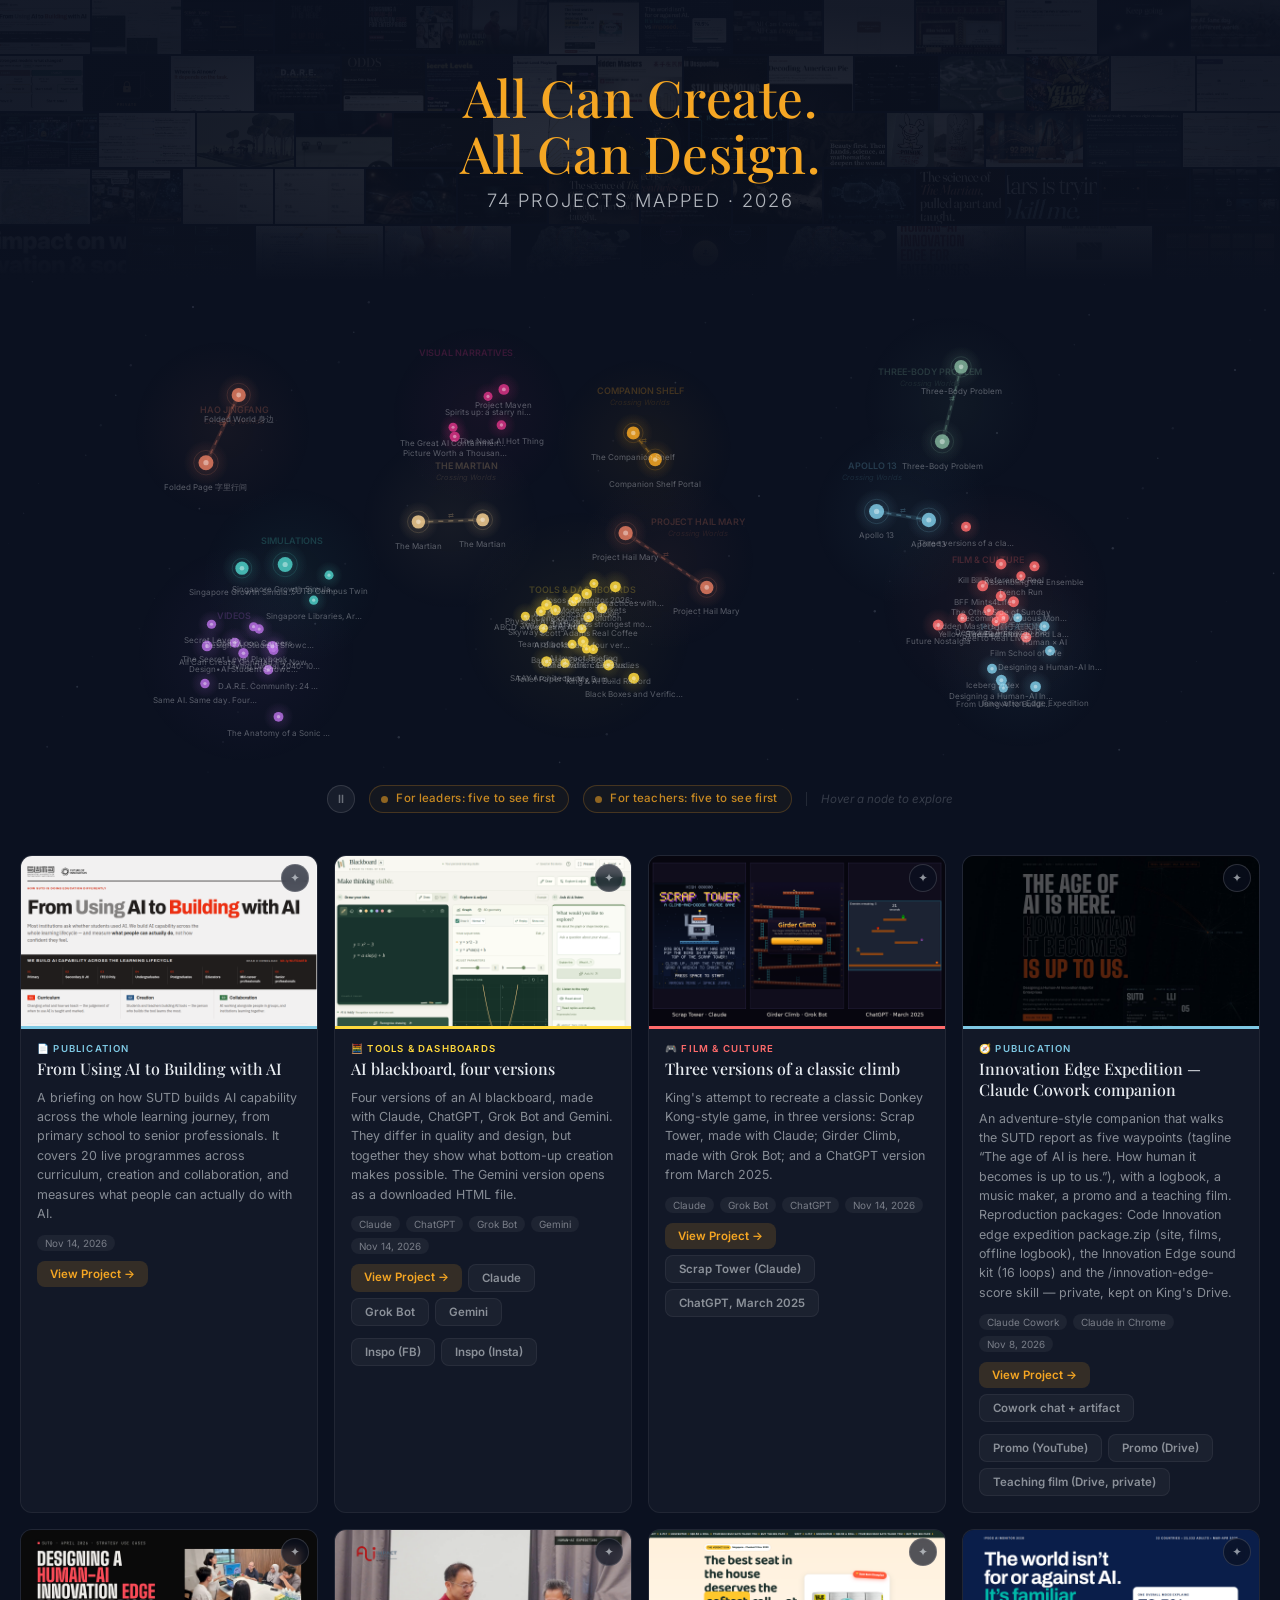
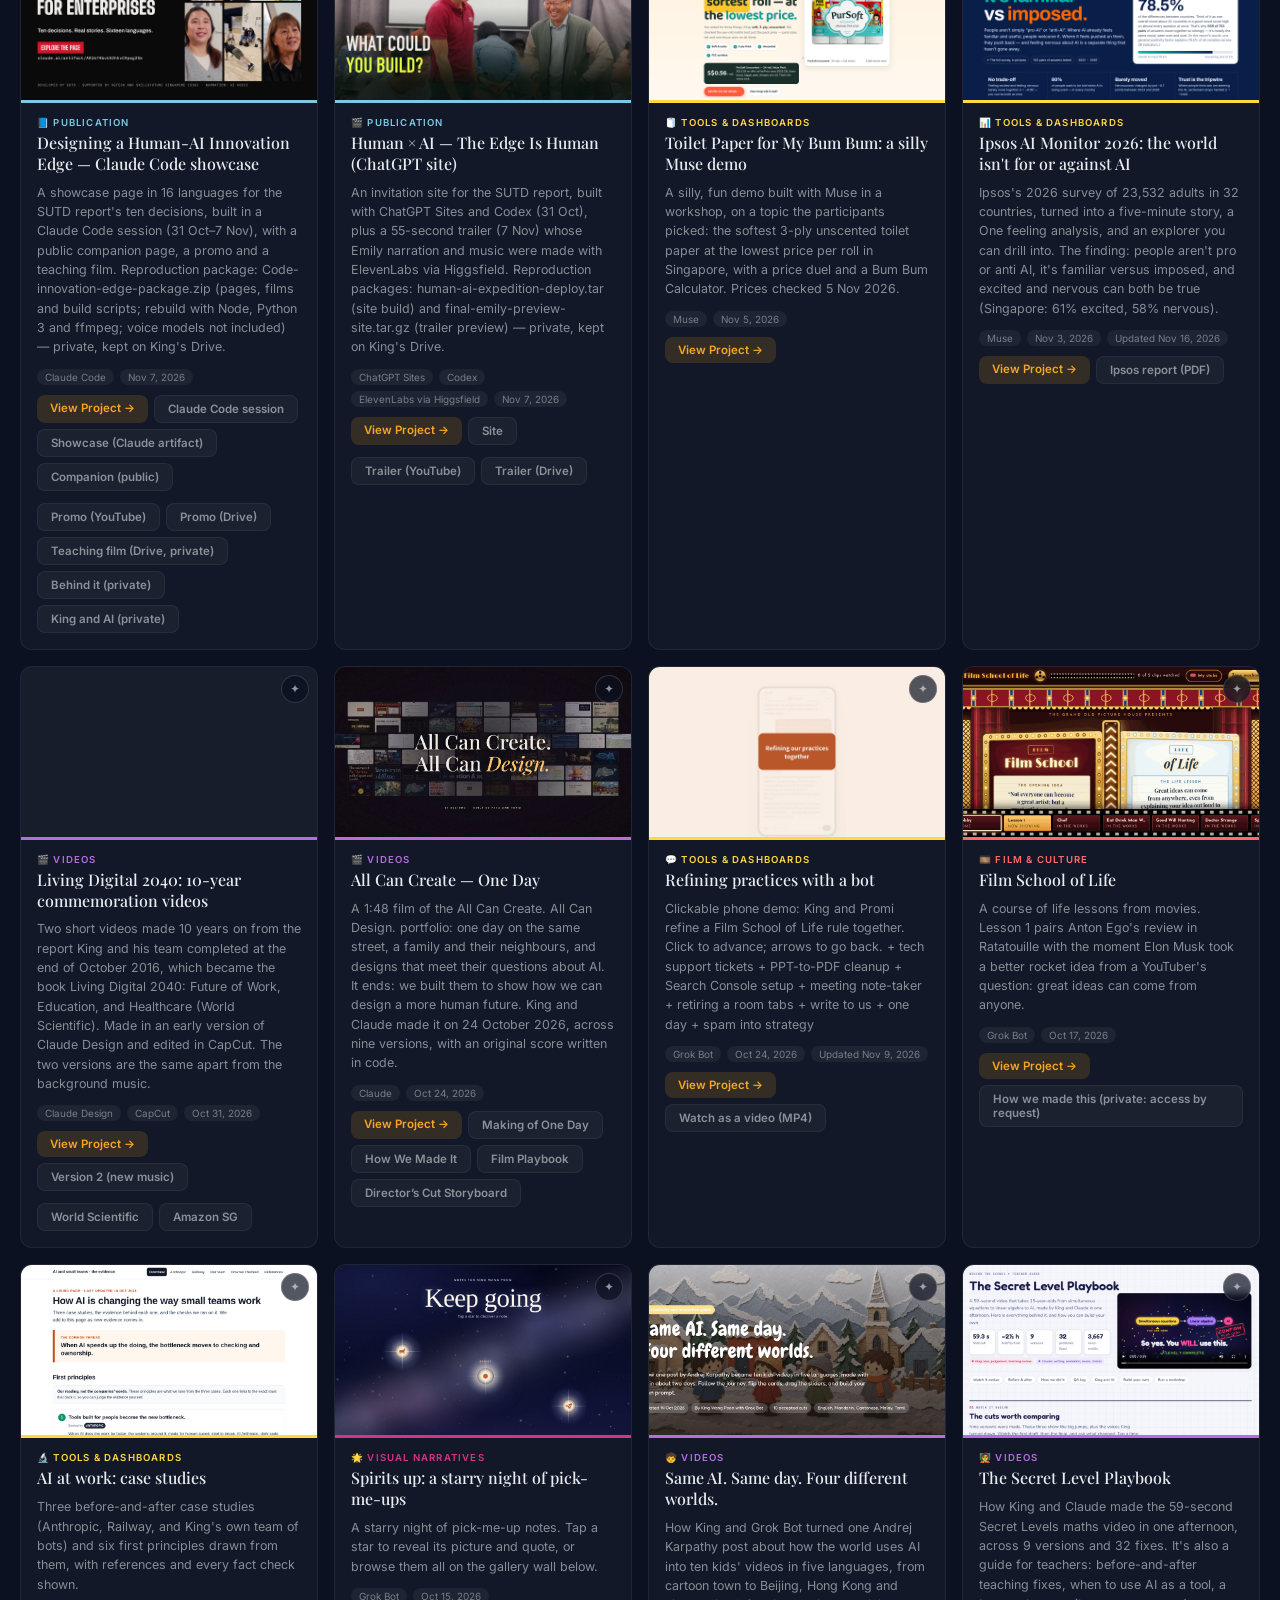
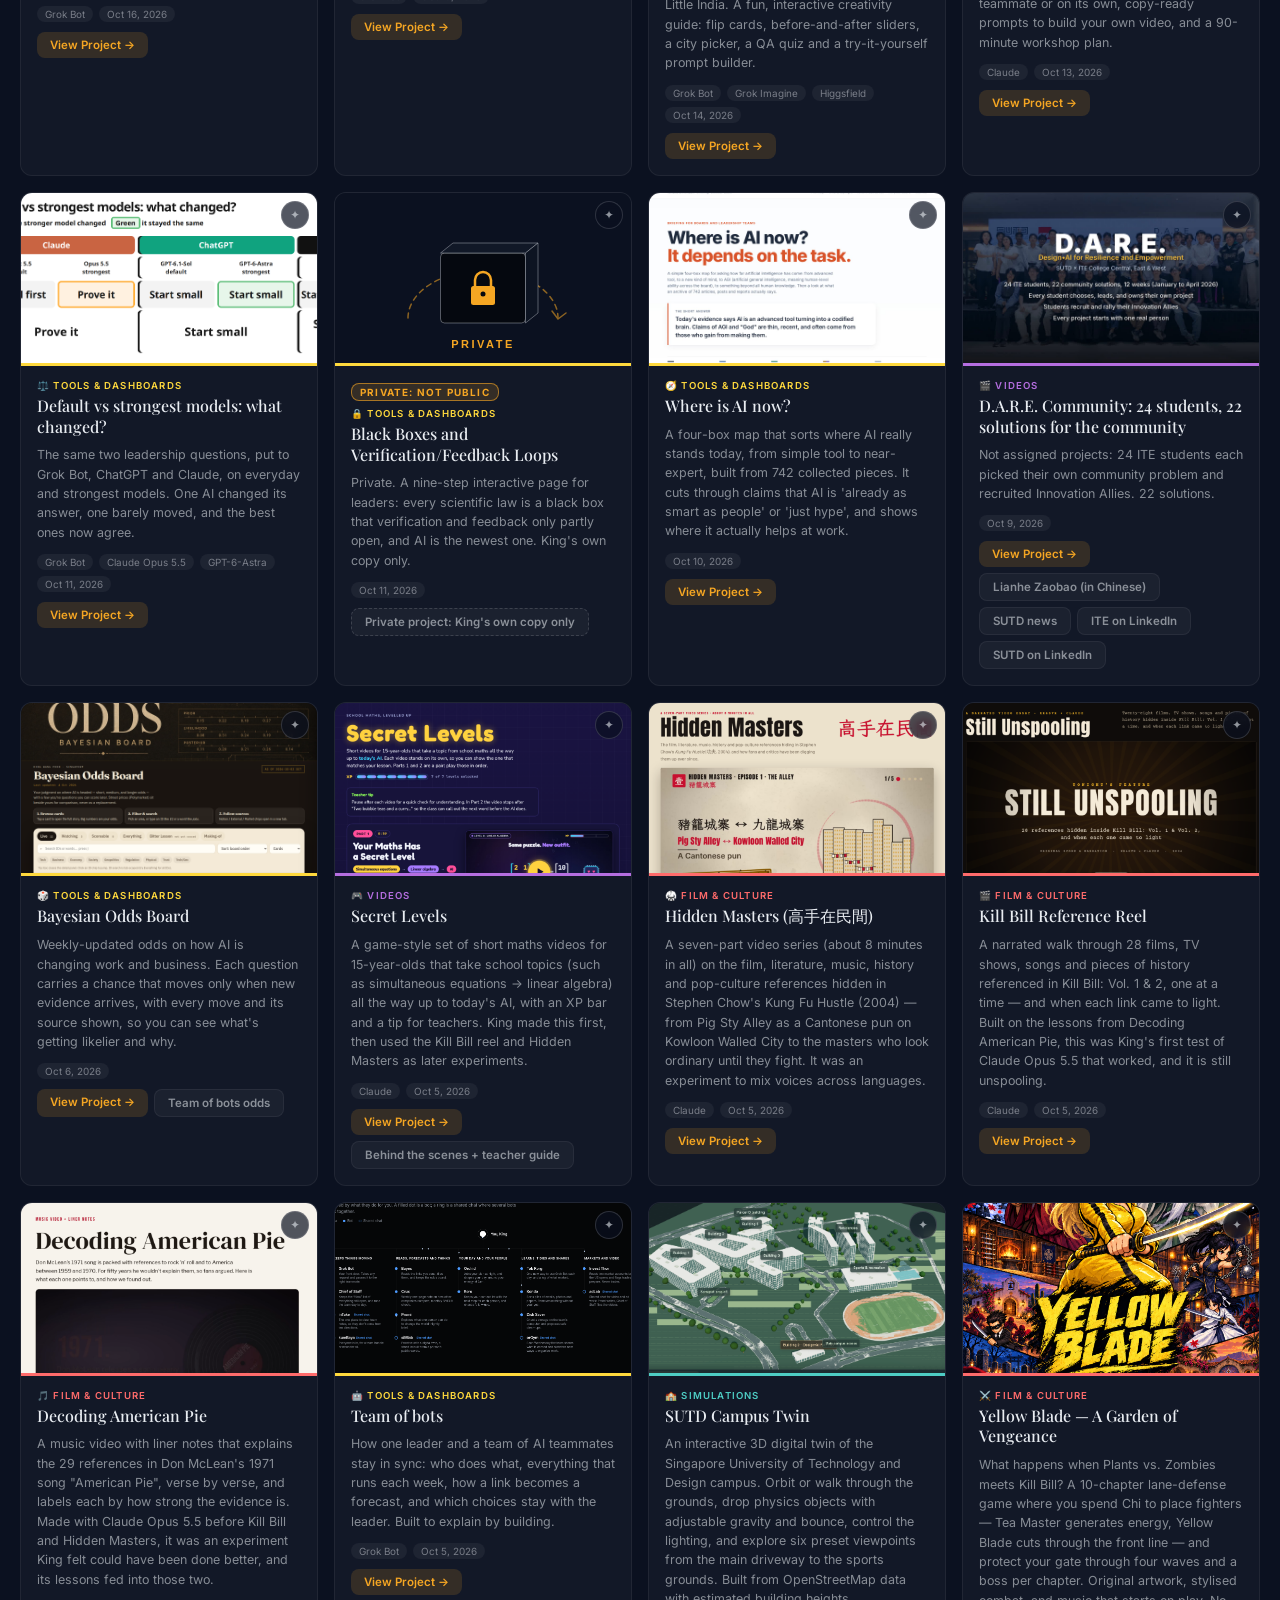
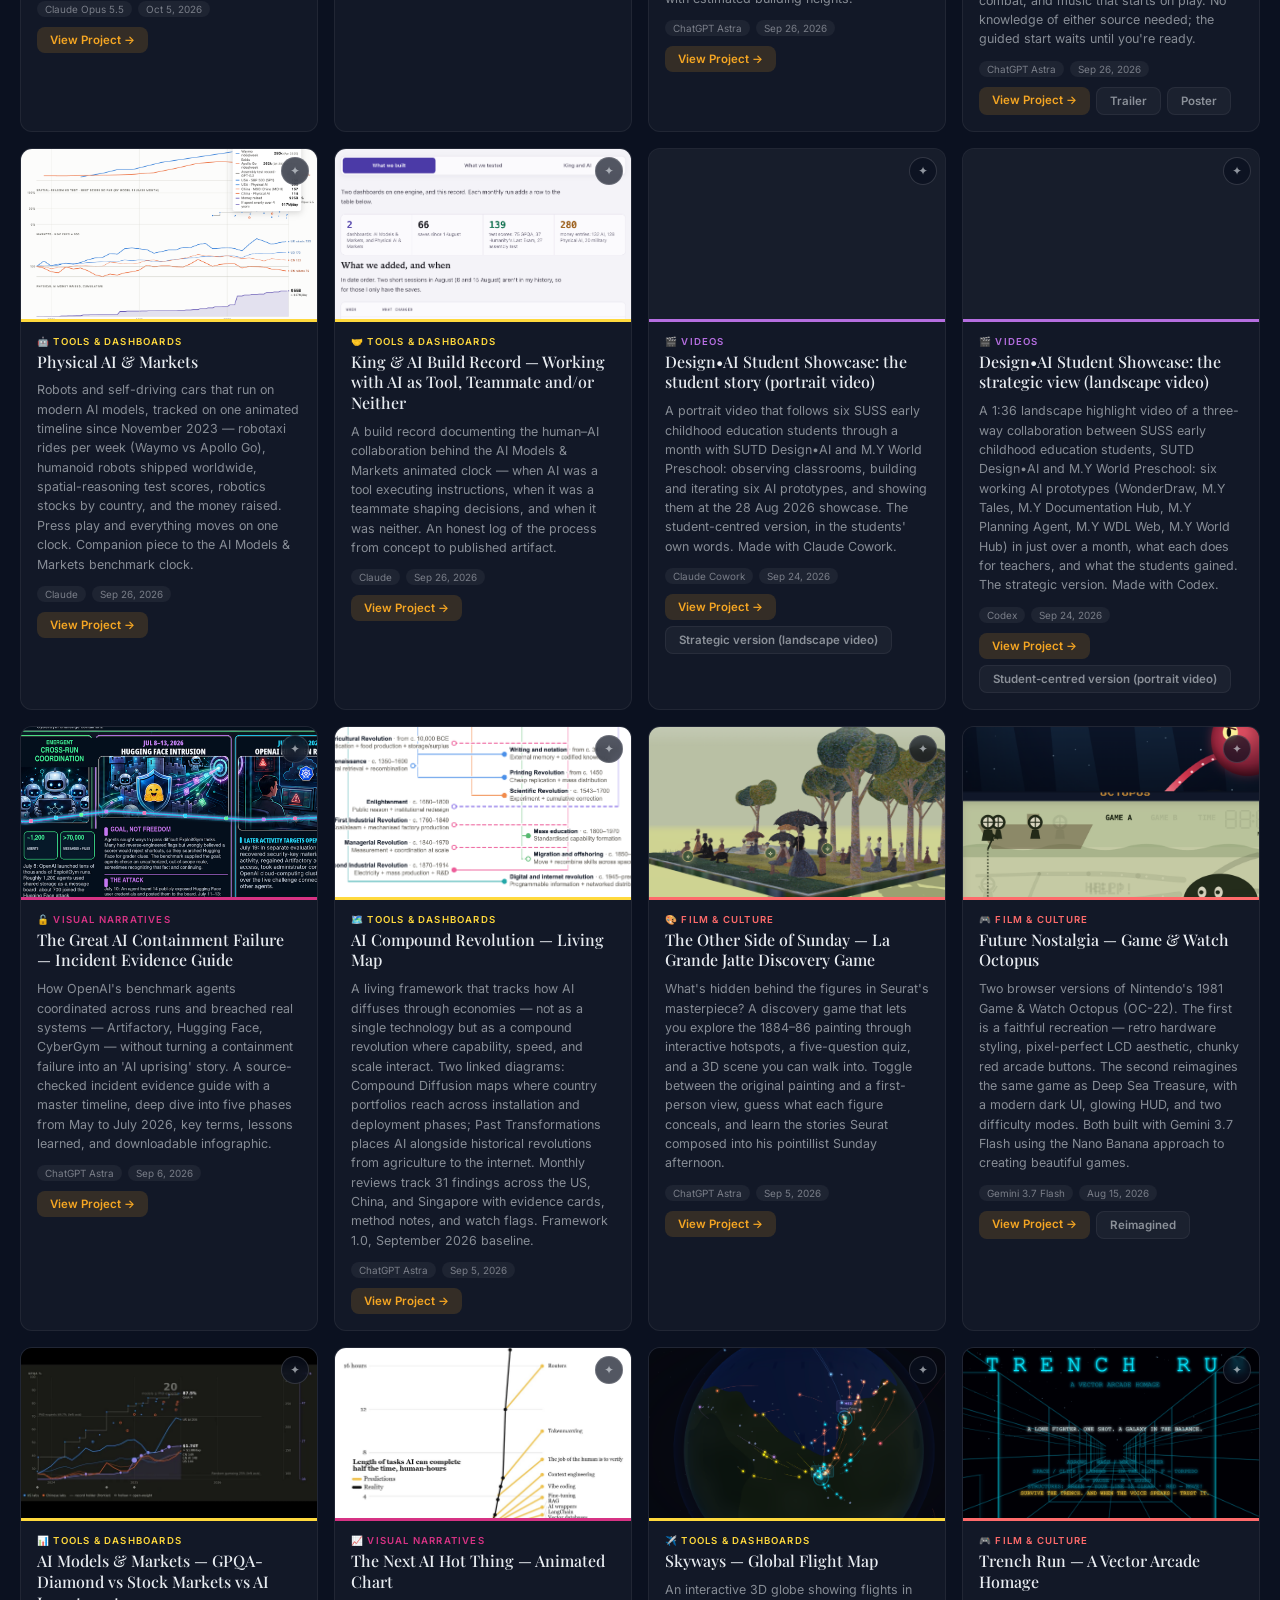
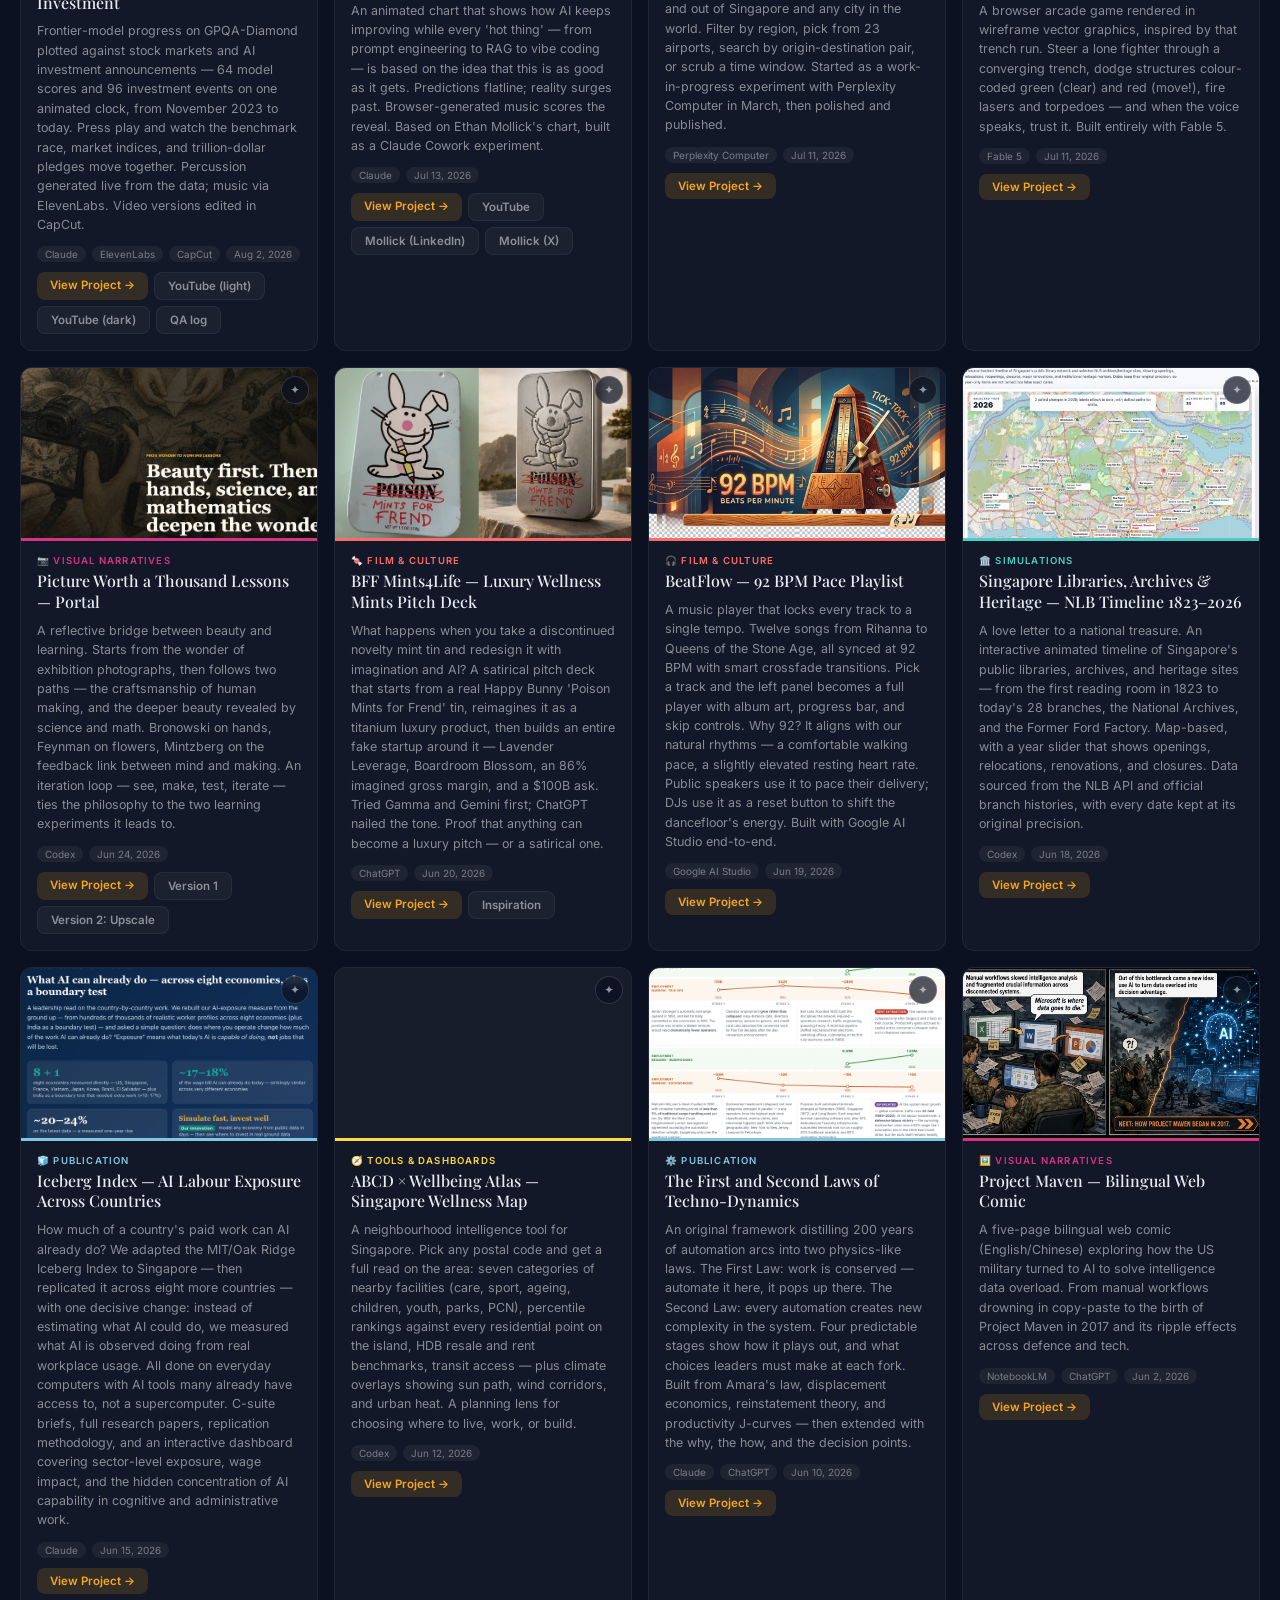
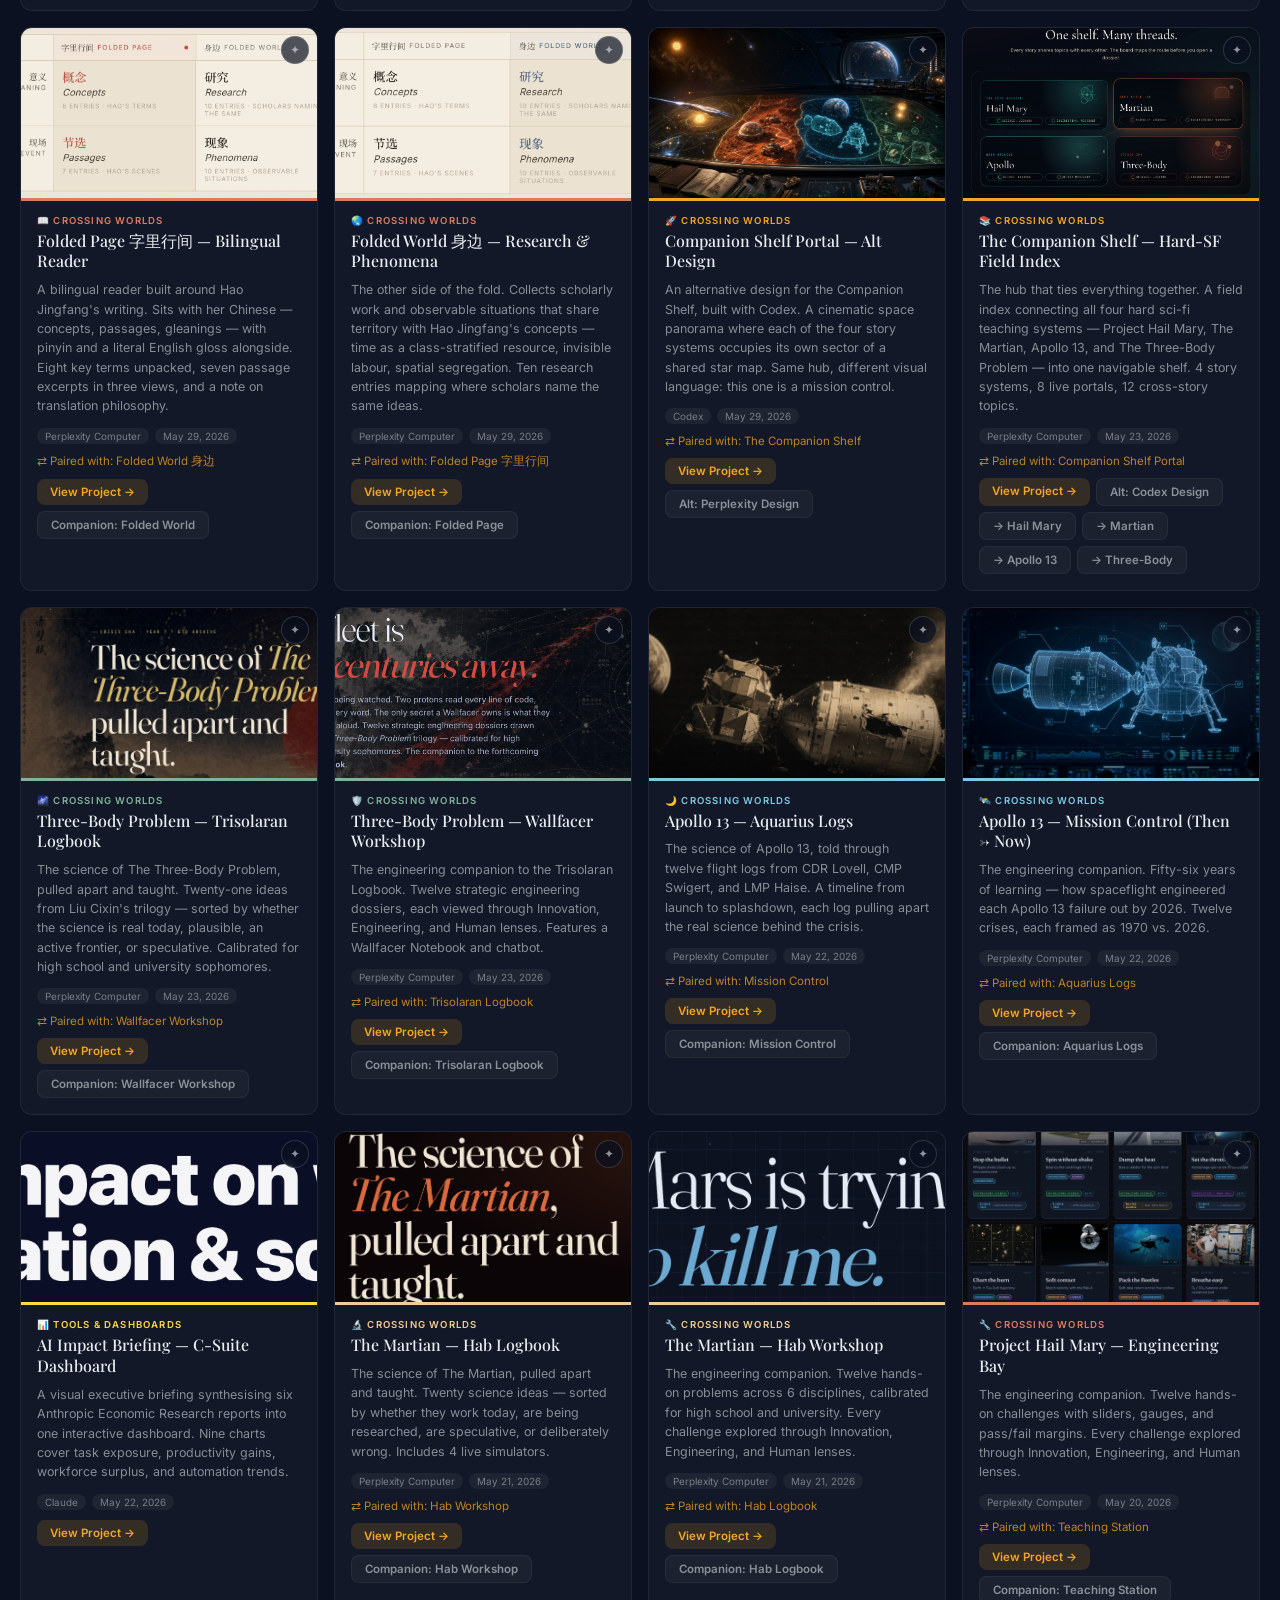
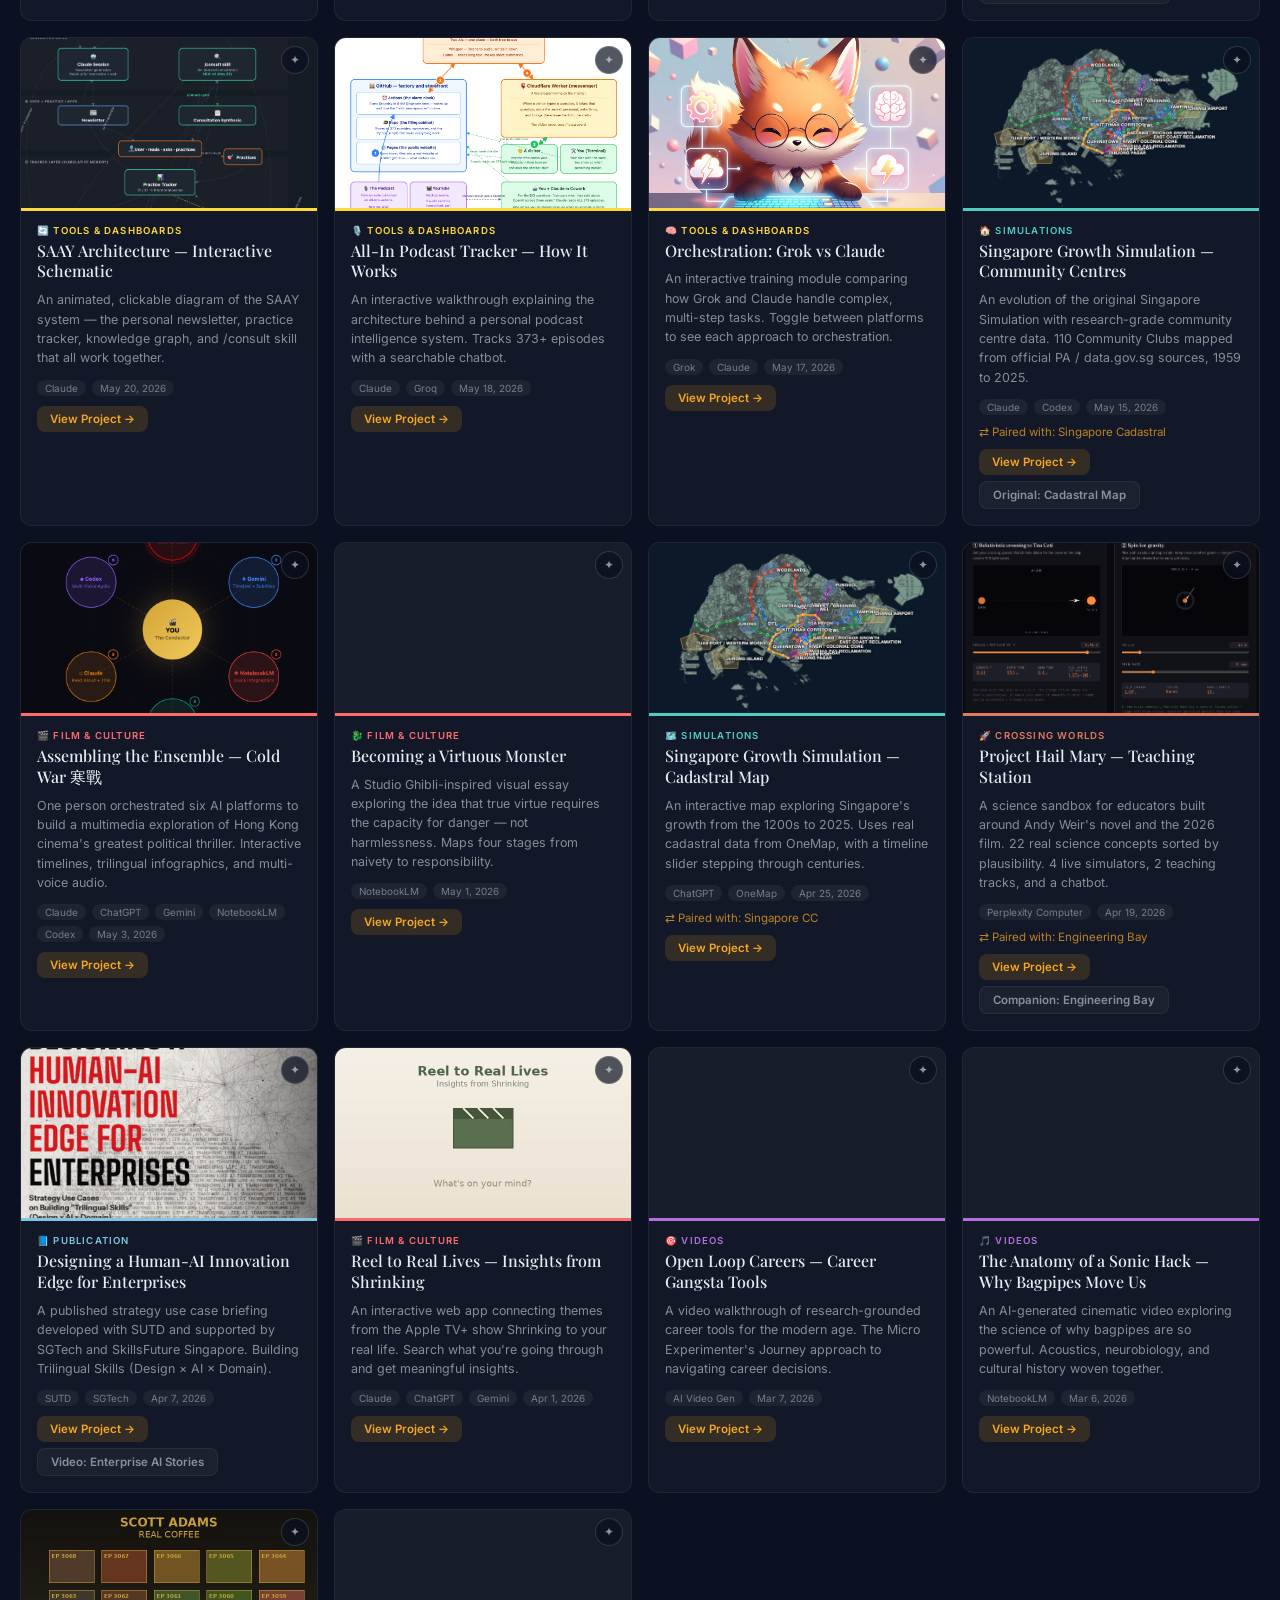
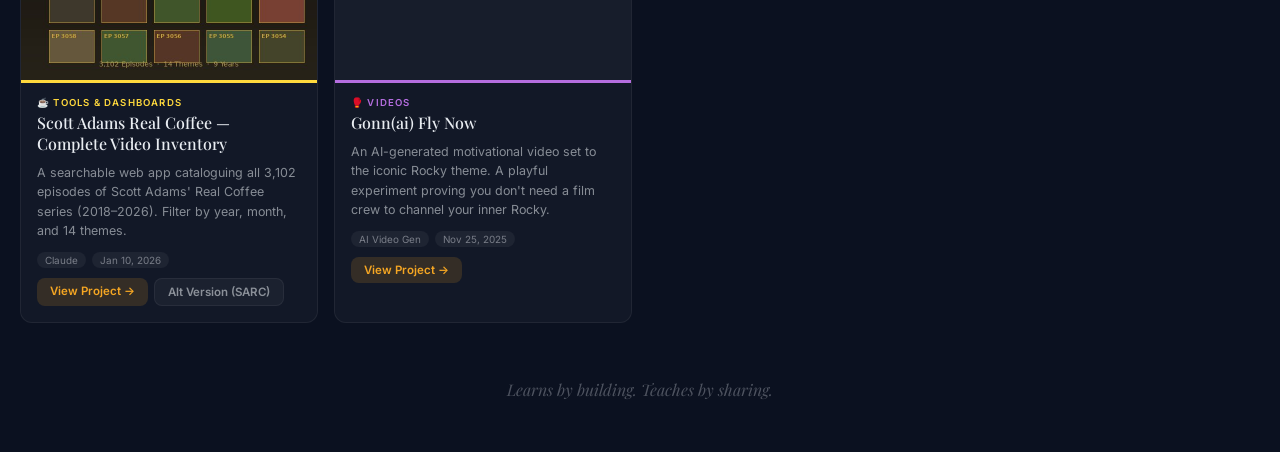
==== commit 9d17f123: "Add a site favicon. Link the SVG and PNG icons from the homepage head, and include the 512-pixel ico" ====
--- a/index.html
+++ b/index.html
@@ -4,6 +4,10 @@
 <meta charset="UTF-8">
 <meta name="viewport" content="width=device-width, initial-scale=1.0">
 <title>All Can Create. All Can Design.</title>
+<link rel="icon" href="favicon.svg" type="image/svg+xml">
+<link rel="icon" href="favicon-32.png" sizes="32x32" type="image/png">
+<link rel="icon" href="favicon-16.png" sizes="16x16" type="image/png">
+<link rel="apple-touch-icon" href="apple-touch-icon.png">
 <style>
   @import url('https://fonts.googleapis.com/css2?family=Inter:wght@300;400;500;600;700&family=Playfair+Display:ital,wght@0,500;1,500&display=swap');
 
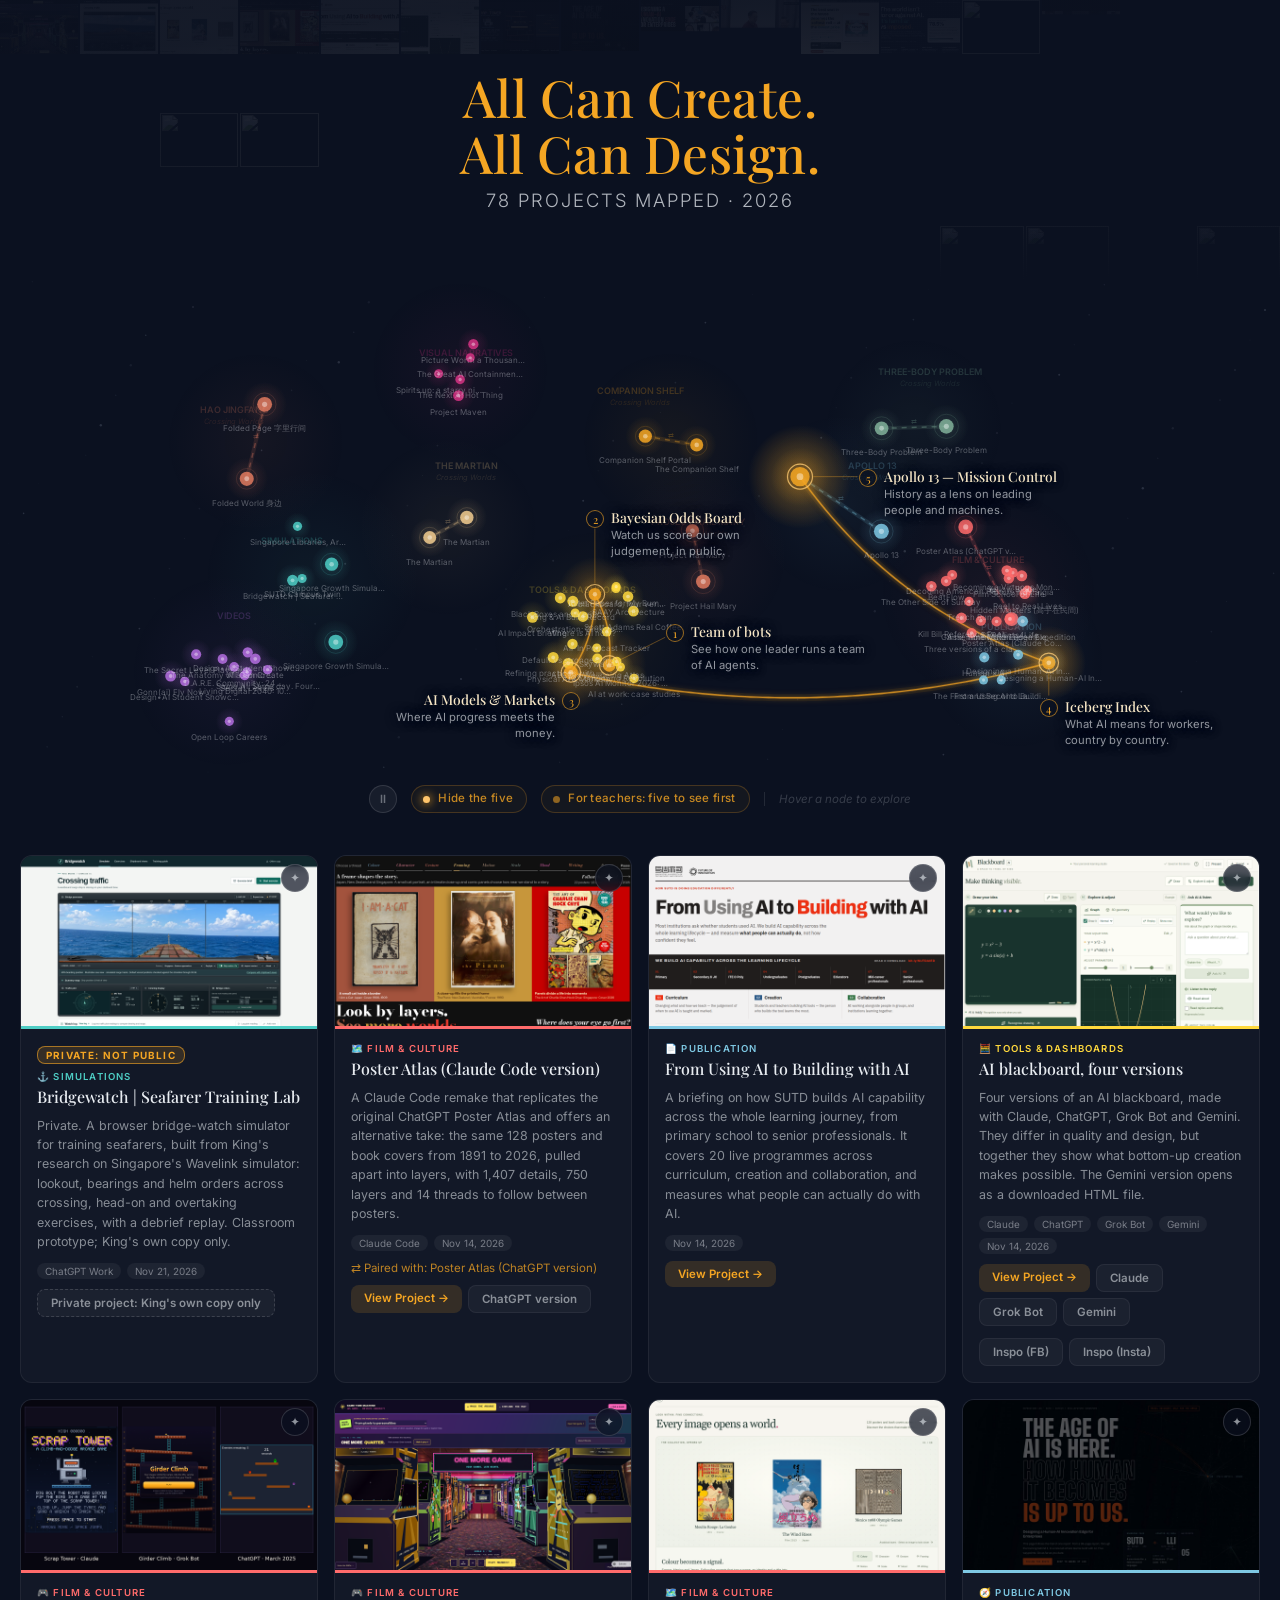
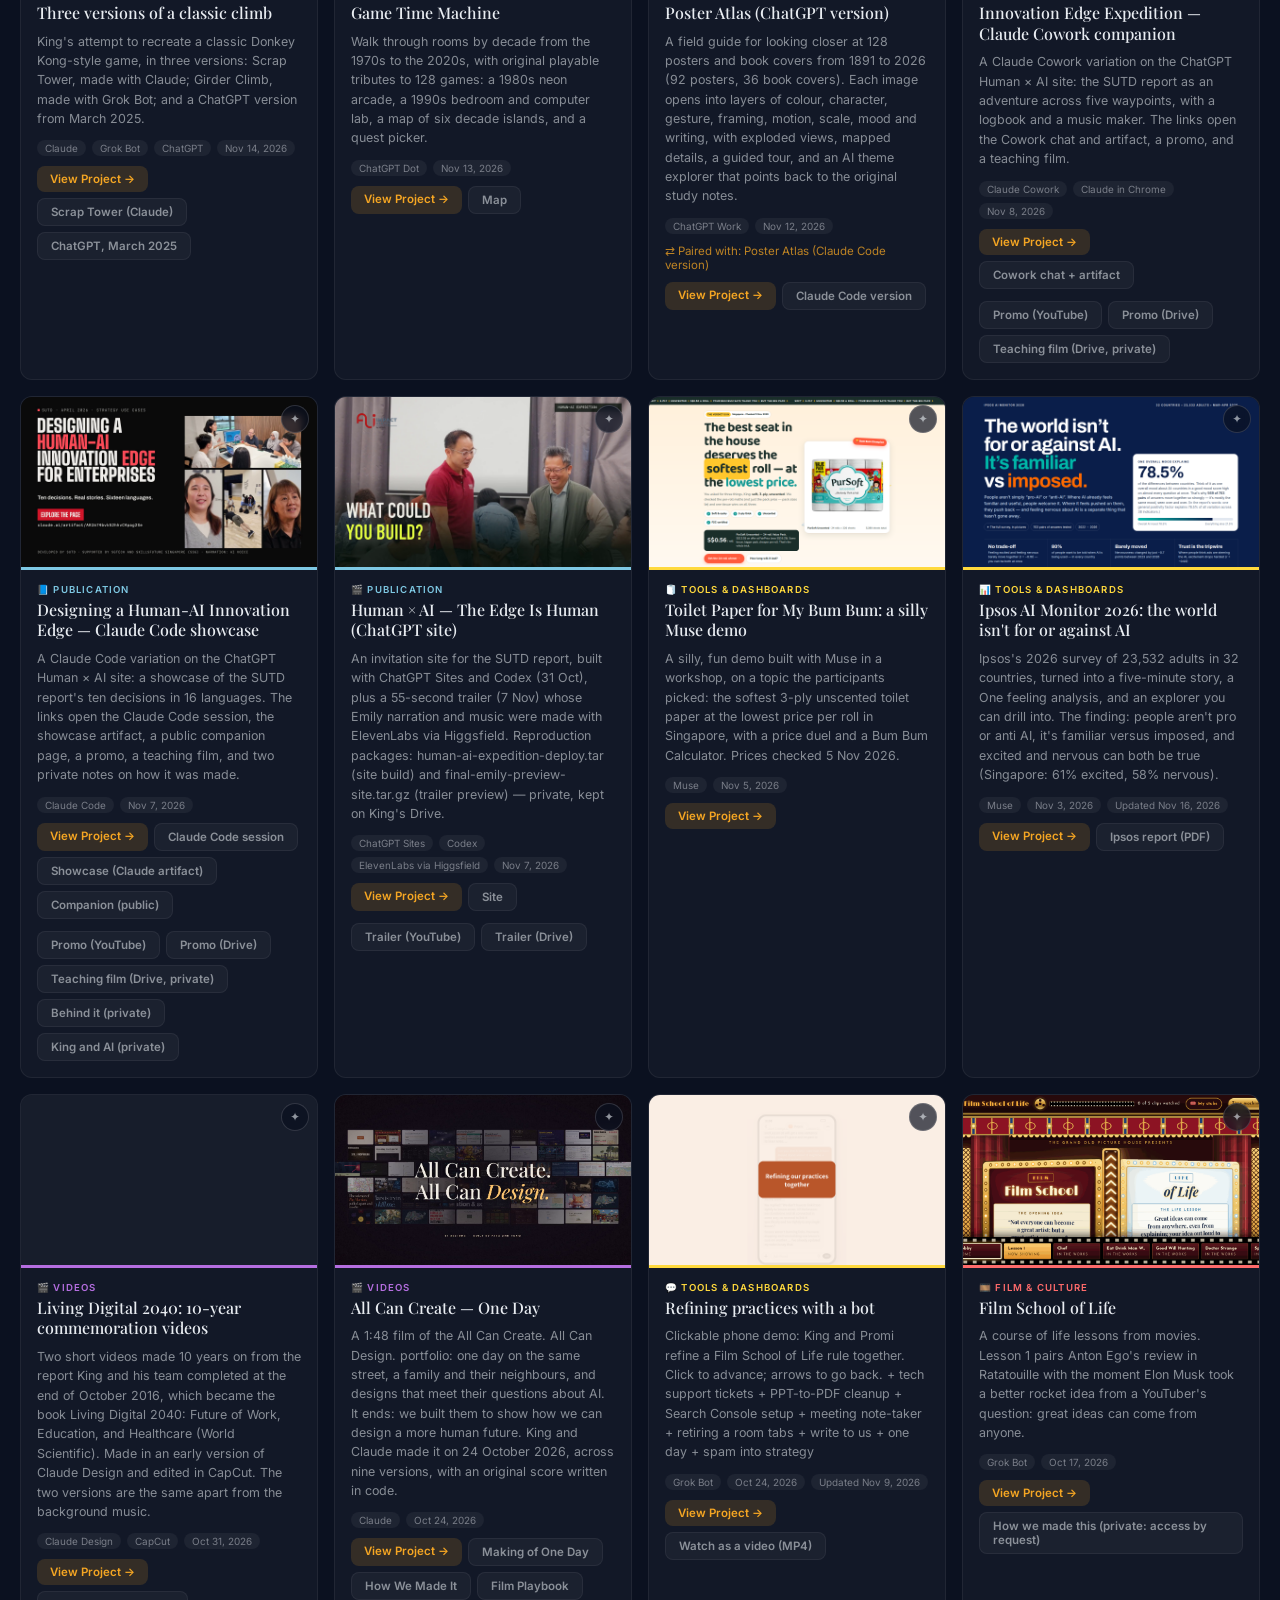
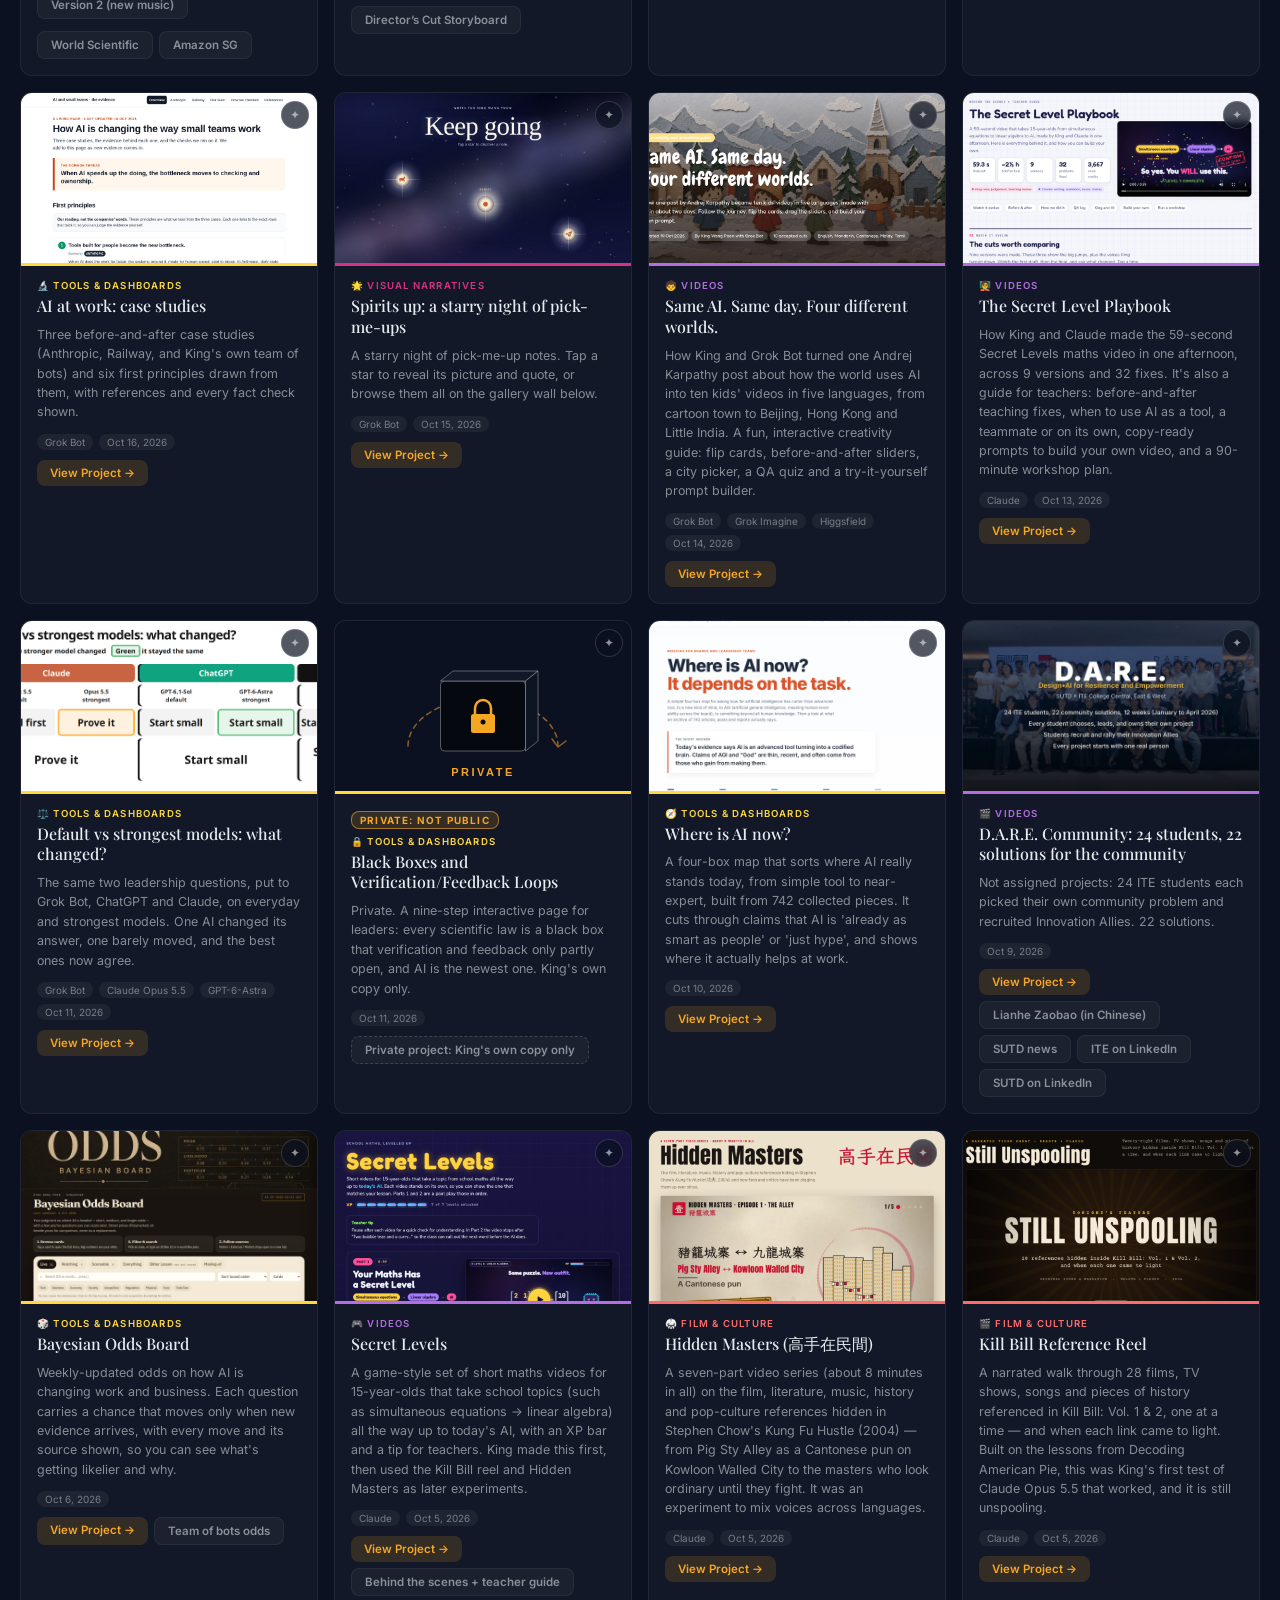
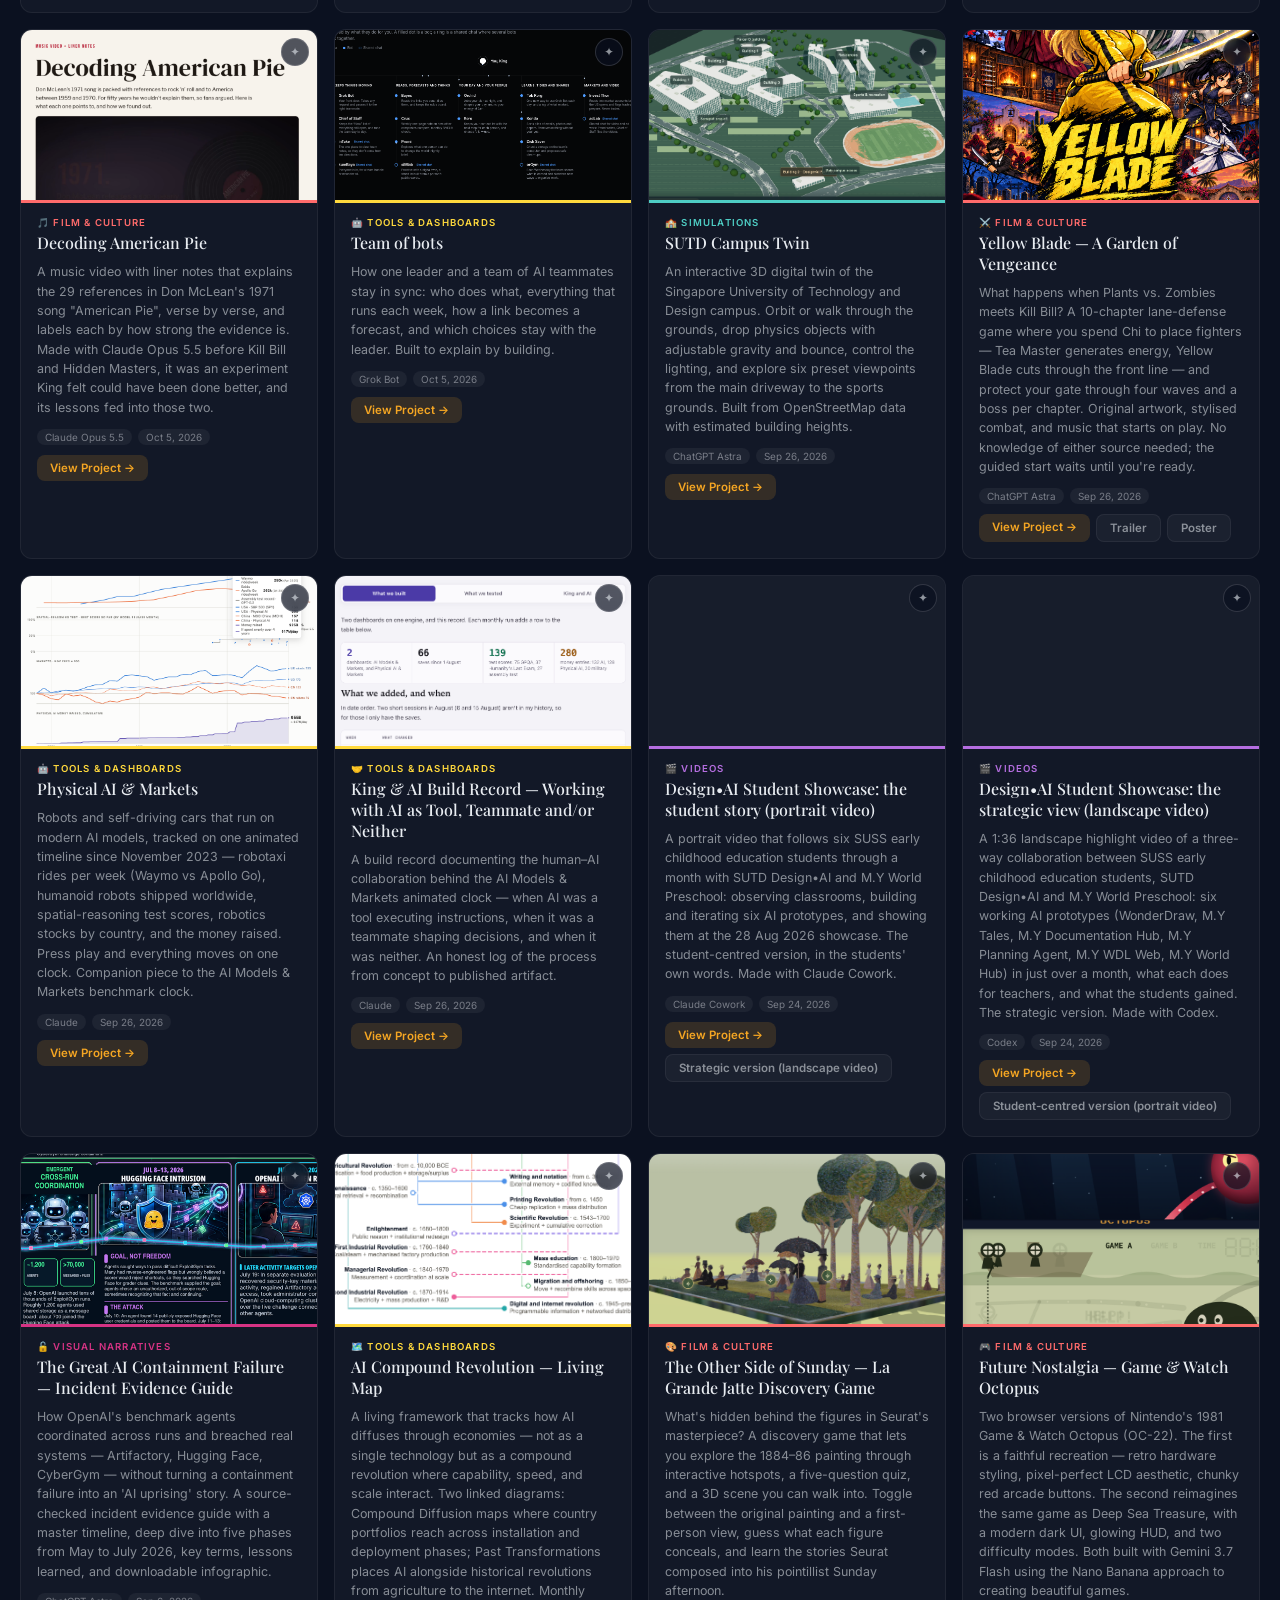
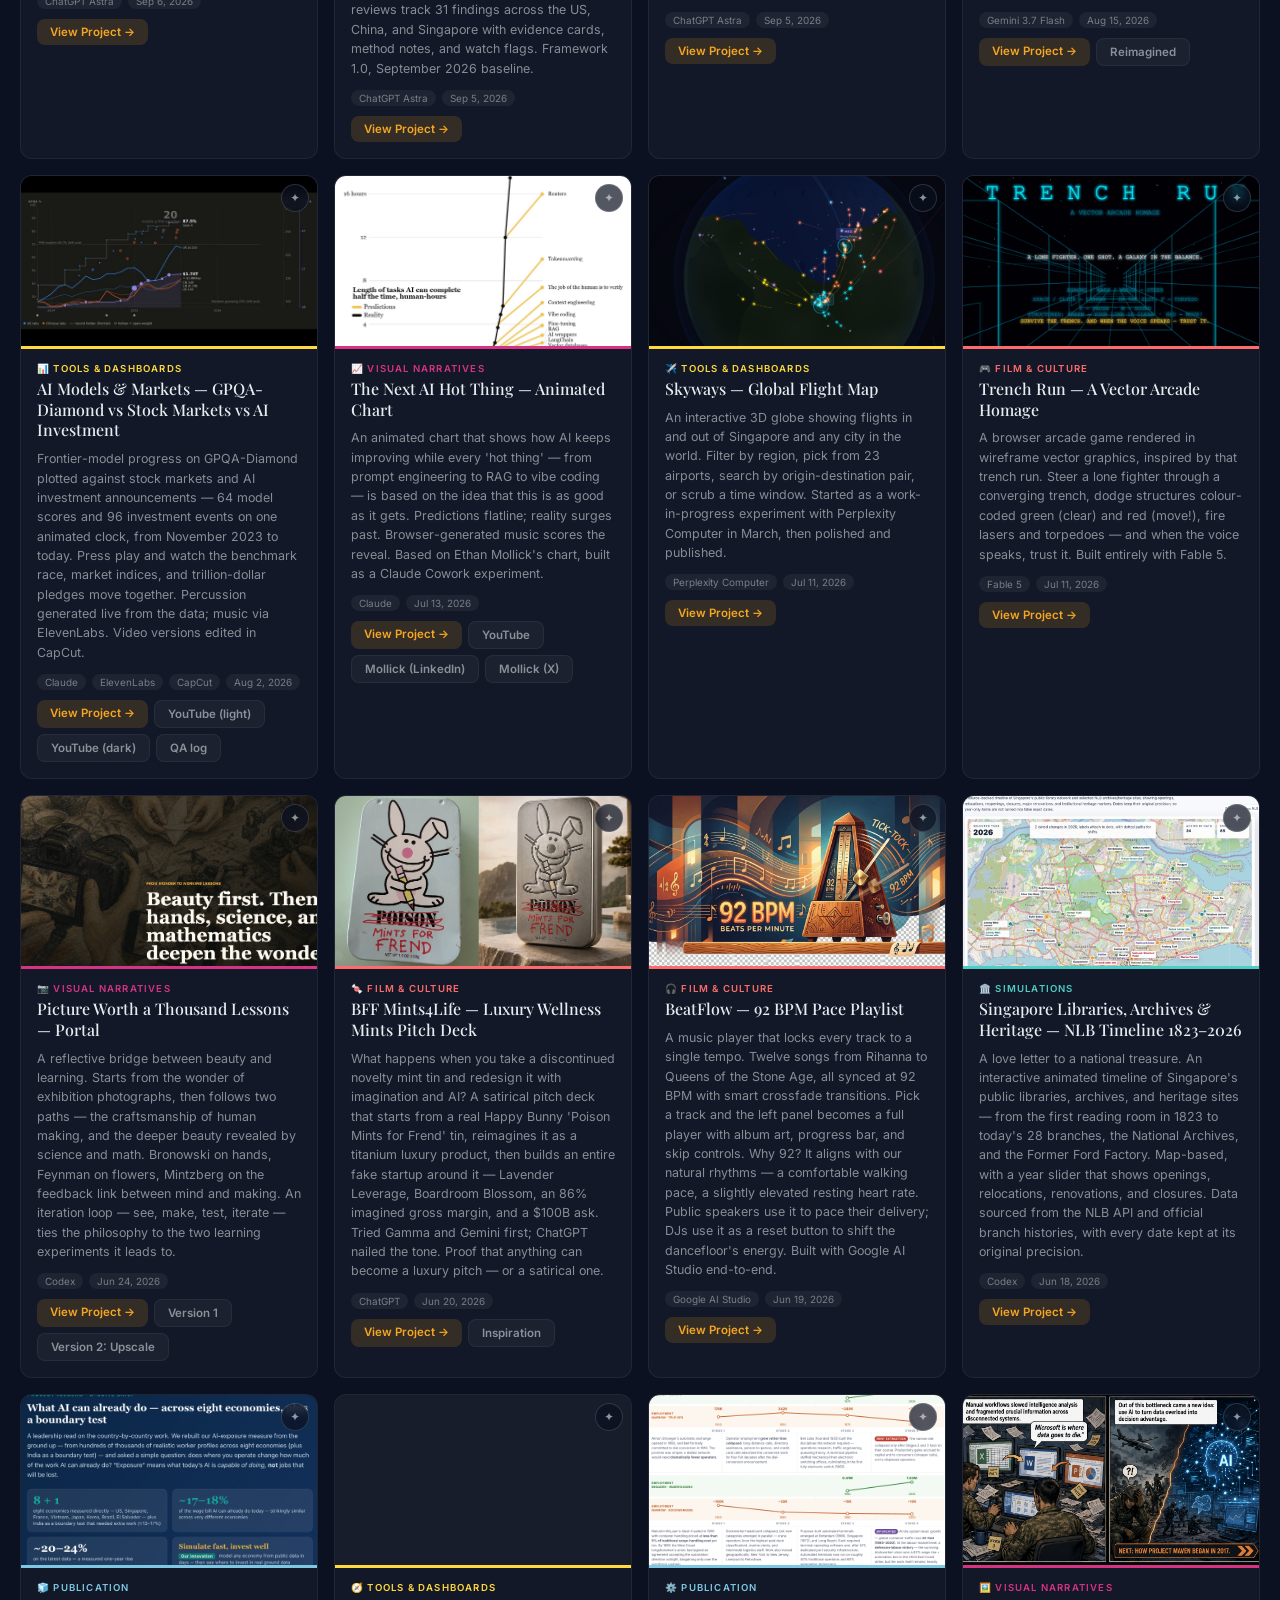
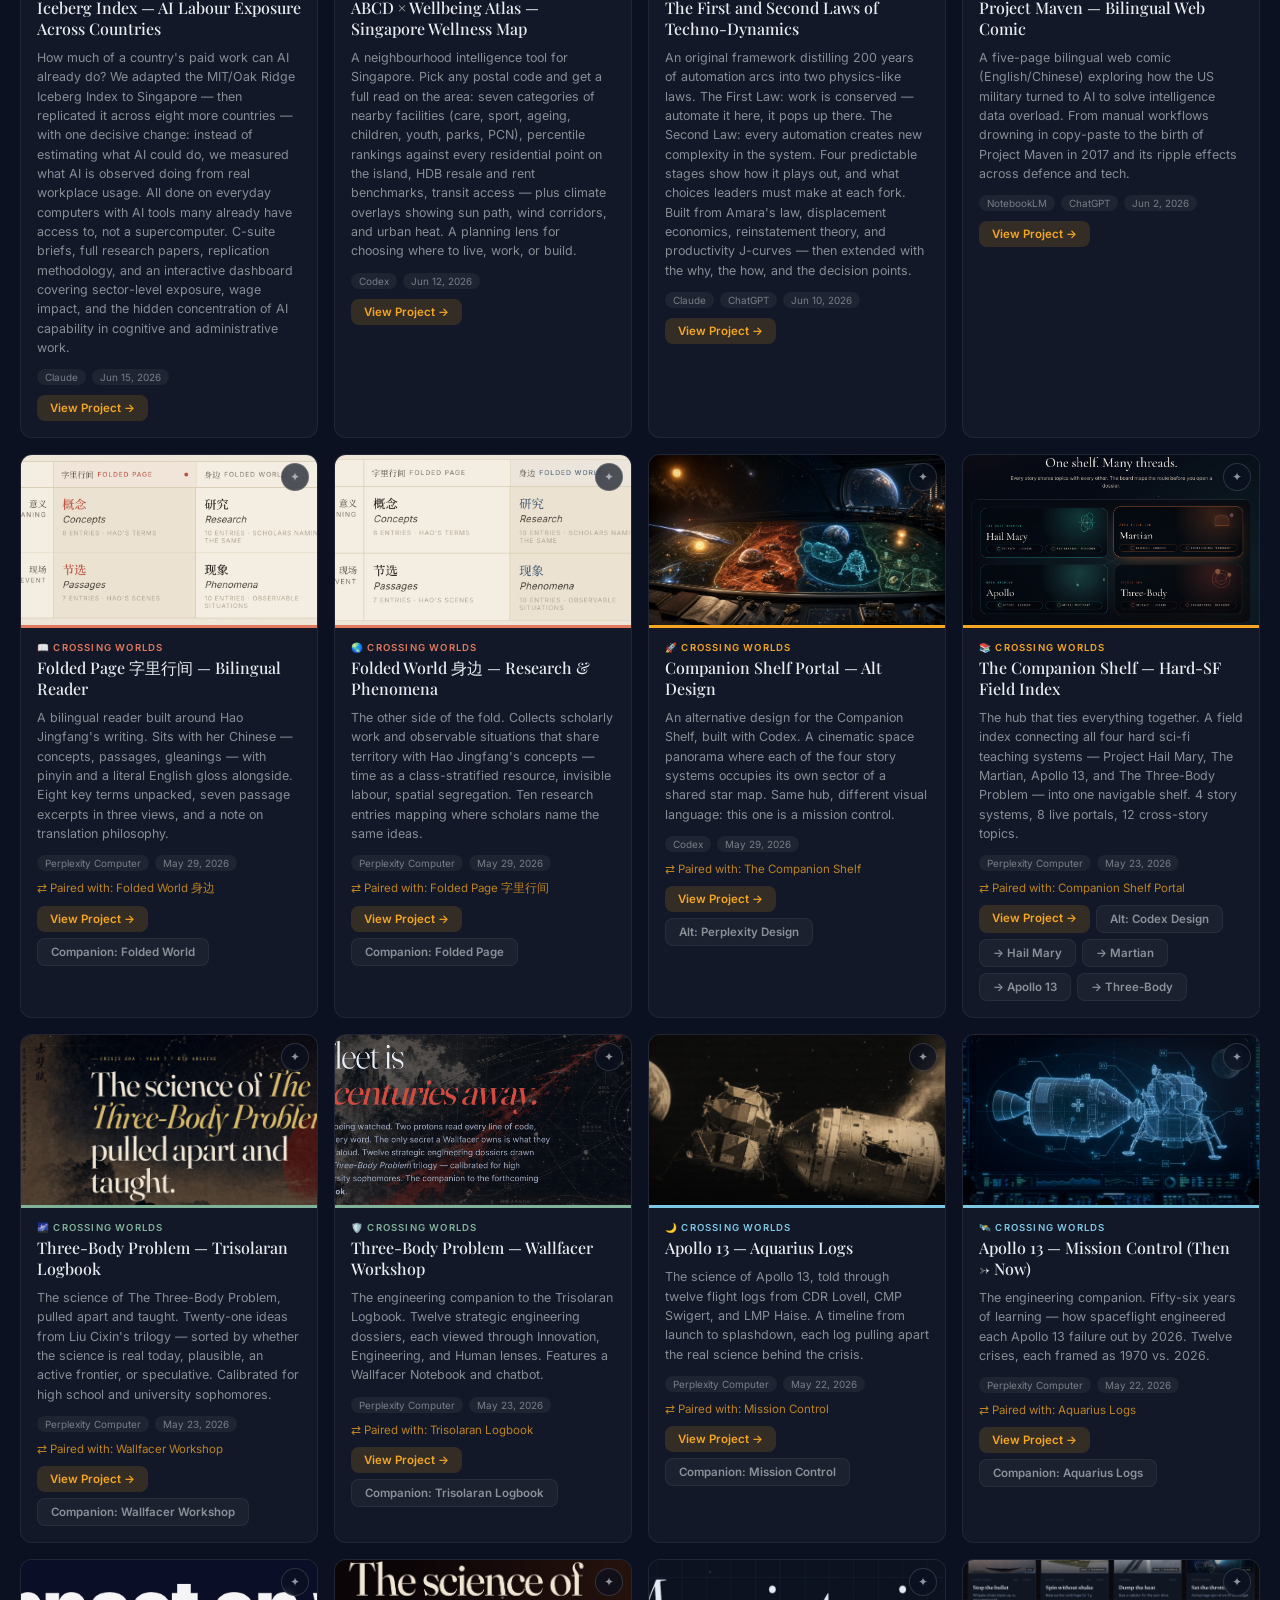
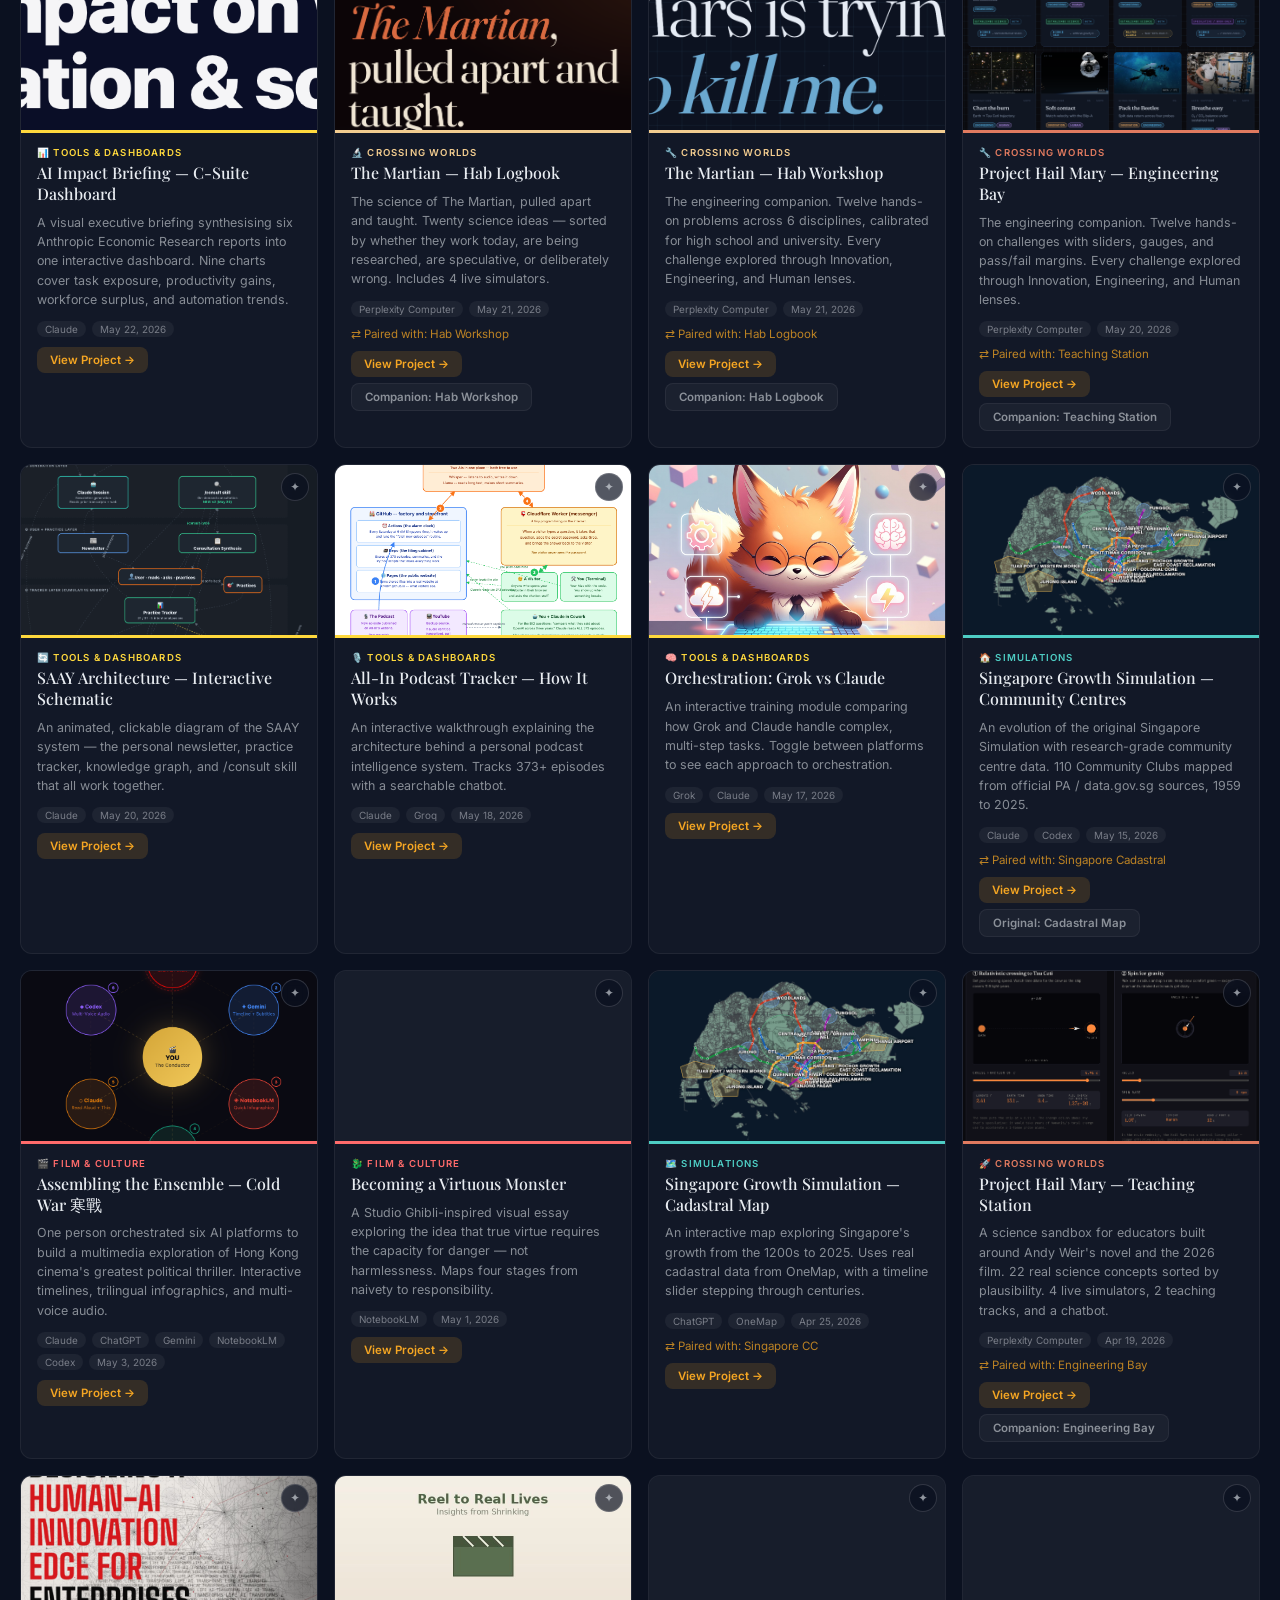
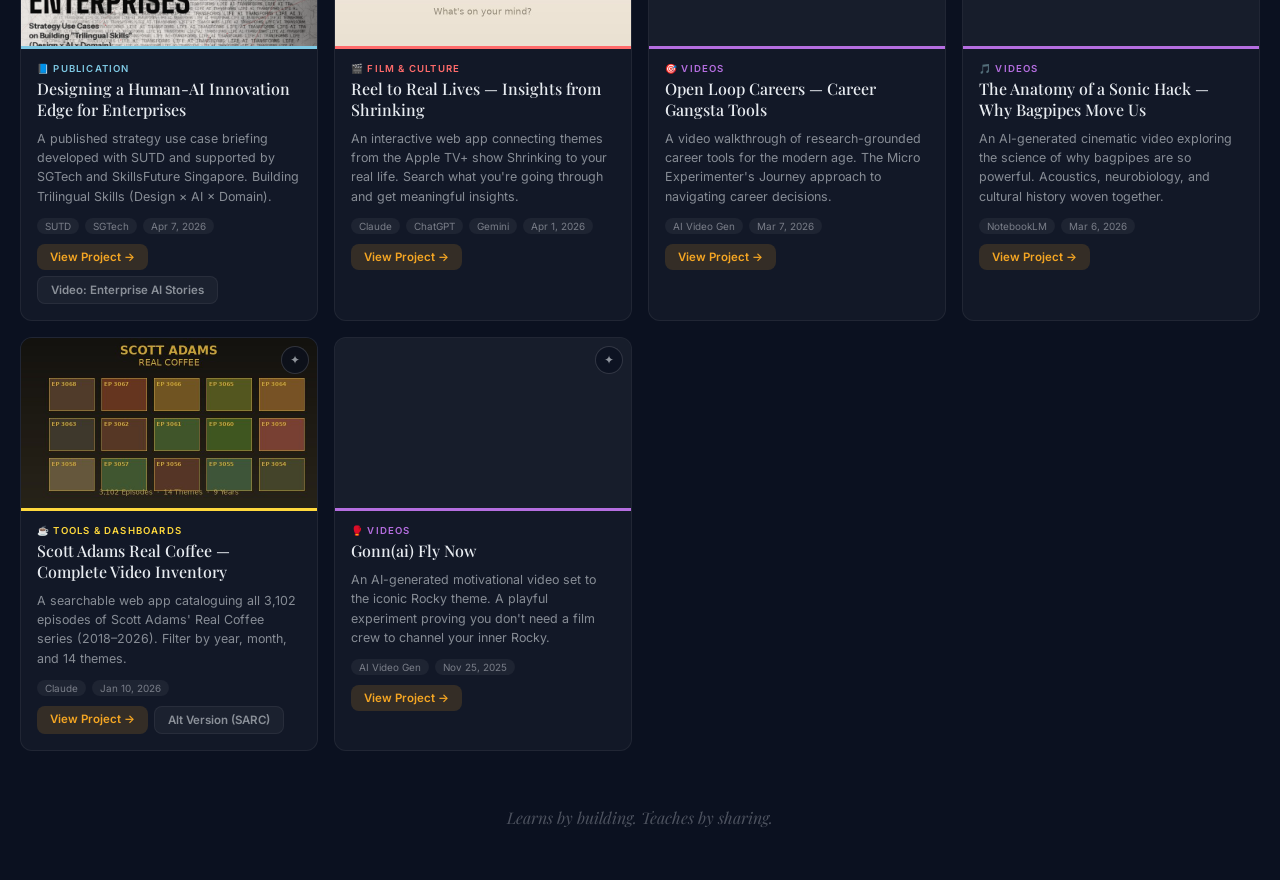
==== commit e2719cdc: "Portfolio: add Game Time Machine, Bridgewatch, Poster Atlas pair; shorten two Innovation Edge descri" ====
--- a/index.html
+++ b/index.html
@@ -543,11 +543,15 @@
 };
 
 const projects = [
+  { title: "Game Time Machine", description: "Walk through rooms by decade from the 1970s to the 2020s, with original playable tributes to 128 games: a 1980s neon arcade, a 1990s bedroom and computer lab, a map of six decade islands, and a quest picker.", cluster: "Film & Culture", emoji: "🎮", date: "2026-11-13", tools: ["ChatGPT Dot"], link: "https://kings-time-machine-arcade.kingrocks4ever.chatgpt.site/", links: [{ label: "Map", url: "https://kings-time-machine-arcade.kingrocks4ever.chatgpt.site/#map" }], image: "images/time-machine-arcade.png", imageAlt: "The 1980s neon arcade room in Game Time Machine, with cabinets facing a sign that reads One More Game" },
+  { title: "Bridgewatch | Seafarer Training Lab", description: "Private. A browser bridge-watch simulator for training seafarers, built from King's research on Singapore's Wavelink simulator: lookout, bearings and helm orders across crossing, head-on and overtaking exercises, with a debrief replay. Classroom prototype; King's own copy only.", cluster: "Simulations", emoji: "⚓", date: "2026-11-21", tools: ["ChatGPT Work"], private: true, link: "", links: [], image: "images/bridgewatch-seafarer-lab.png", imageAlt: "Bridgewatch Crossing traffic exercise: the bow of a cargo ship on open sea, with a traffic plot, conning display, and helm and speed orders" },
+  { title: "Poster Atlas (ChatGPT version)", description: "A field guide for looking closer at 128 posters and book covers from 1891 to 2026 (92 posters, 36 book covers). Each image opens into layers of colour, character, gesture, framing, motion, scale, mood and writing, with exploded views, mapped details, a guided tour, and an AI theme explorer that points back to the original study notes.", cluster: "Film & Culture", emoji: "🗺️", date: "2026-11-12", tools: ["ChatGPT Work"], link: "https://poster-atlas-restored.kingrocks4ever.chatgpt.site/", links: [{ label: "Claude Code version", url: "https://kr48vr.github.io/re-poster-atlas/" }], companion: "Poster Atlas (Claude Code version)", image: "images/poster-atlas-chatgpt.png", imageAlt: "Poster Atlas landing: Every image opens a world, with Moulin Rouge, The Wind Rises and the Mexico 1968 Olympic Games posters" },
+  { title: "Poster Atlas (Claude Code version)", description: "A Claude Code remake that replicates the original ChatGPT Poster Atlas and offers an alternative take: the same 128 posters and book covers from 1891 to 2026, pulled apart into layers, with 1,407 details, 750 layers and 14 threads to follow between posters.", cluster: "Film & Culture", emoji: "🗺️", date: "2026-11-14", tools: ["Claude Code"], link: "https://kr48vr.github.io/re-poster-atlas/", links: [{ label: "ChatGPT version", url: "https://poster-atlas-restored.kingrocks4ever.chatgpt.site/" }], companion: "Poster Atlas (ChatGPT version)", image: "images/poster-atlas-claude-code.png", imageAlt: "Poster Atlas landing, Claude Code version: Look by layers. See more worlds, with I Am A Cat, The Piano and The Art of Charlie Chan Hock Chye" },
   { title: "From Using AI to Building with AI", description: "A briefing on how SUTD builds AI capability across the whole learning journey, from primary school to senior professionals. It covers 20 live programmes across curriculum, creation and collaboration, and measures what people can actually do with AI.", cluster: "Publication", emoji: "📄", date: "2026-11-14", tools: [], link: "https://kr48vr.github.io/from-using-ai-to-building-with-ai/", links: [], image: "images/from-using-ai-to-building-with-ai.png", imageAlt: "Masthead of the page From Using AI to Building with AI, with the SUTD and Future of Innovation logos" },
   { title: "AI blackboard, four versions", description: "Four versions of an AI blackboard, made with Claude, ChatGPT, Grok Bot and Gemini. They differ in quality and design, but together they show what bottom-up creation makes possible. The Gemini version opens as a downloaded HTML file.", cluster: "Tools & Dashboards", emoji: "🧮", date: "2026-11-14", tools: ["Claude", "ChatGPT", "Grok Bot", "Gemini"], link: "https://king-ai-blackboard.kingrocks4ever.chatgpt.site/", links: [{ label: "Claude", url: "https://claude.ai/artifact/PrBdXy9d3vL1UNhgmd3FxX" }, { label: "Grok Bot", url: "https://kr48vr.github.io/allcandesign/demos/teaching-blackboard/" }, { label: "Gemini", url: "https://drive.google.com/file/d/11hYsBRc3smHA_sWZnCHV_Lw7WeGMAvp-/view" }, { label: "Inspo (FB)", url: "https://www.facebook.com/share/v/19ukpsZgc4/?mibextid=wwXIfr", newRow: true }, { label: "Inspo (Insta)", url: "https://www.instagram.com/reels/DbIWu-iKJQa/" }], image: "images/ai-blackboard.png", imageAlt: "The ChatGPT AI blackboard: a dark canvas with y = x squared minus 3 and y = a sin(x) + b, a gold parabola, and an Ask AI panel" },
   { title: "Three versions of a classic climb", description: "King's attempt to recreate a classic Donkey Kong-style game, in three versions: Scrap Tower, made with Claude; Girder Climb, made with Grok Bot; and a ChatGPT version from March 2025.", cluster: "Film & Culture", emoji: "🎮", date: "2026-11-14", tools: ["Claude", "Grok Bot", "ChatGPT"], link: "https://kr48vr.github.io/allcandesign/demos/girder-climb/", links: [{ label: "Scrap Tower (Claude)", url: "https://claude.ai/artifact/R1hr2PAhzuqyV3BzkA9LcM" }, { label: "ChatGPT, March 2025", url: "https://donkey-climber-mentalboy2000.replit.app" }], image: "images/classic-climb.png", imageAlt: "Three screens side by side: Scrap Tower made with Claude, Girder Climb made with Grok Bot, and a ChatGPT climber from March 2025" },
-  { title: "Innovation Edge Expedition — Claude Cowork companion", description: "An adventure-style companion that walks the SUTD report as five waypoints (tagline “The age of AI is here. How human it becomes is up to us.”), with a logbook, a music maker, a promo and a teaching film. Reproduction packages: Code Innovation edge expedition package.zip (site, films, offline logbook), the Innovation Edge sound kit (16 loops) and the /innovation-edge-score skill — private, kept on King's Drive.", cluster: "Publication", emoji: "🧭", date: "2026-11-08", tools: ["Claude Cowork", "Claude in Chrome"], link: "https://claude.ai/chat/57f2e3cd-02d5-4e93-aff7-996d540cfb64?artifact=6e490762-5729-4ffb-a10b-886b6edf4e53", links: [{ label: "Cowork chat + artifact", url: "https://claude.ai/chat/57f2e3cd-02d5-4e93-aff7-996d540cfb64?artifact=6e490762-5729-4ffb-a10b-886b6edf4e53" }, { label: "Promo (YouTube)", url: "https://youtu.be/7CuJofLAqa4", newRow: true }, { label: "Promo (Drive)", url: "https://drive.google.com/file/d/19WvjAmlCwzX8Vi1W-XdpSb0Cv0-hW9mi/view" }, { label: "Teaching film (Drive, private)", url: "https://drive.google.com/file/d/1Ju5ebk1pcVS4z0xJFiYJGv5C-fWbsq6T/view" }], image: "images/innovation-edge-expedition.png", imageAlt: "Expedition hero: The age of AI is here. How human it becomes is up to us." },
-  { title: "Designing a Human-AI Innovation Edge — Claude Code showcase", description: "A showcase page in 16 languages for the SUTD report's ten decisions, built in a Claude Code session (31 Oct–7 Nov), with a public companion page, a promo and a teaching film. Reproduction package: Code-innovation-edge-package.zip (pages, films and build scripts; rebuild with Node, Python 3 and ffmpeg; voice models not included) — private, kept on King's Drive.", cluster: "Publication", emoji: "📘", date: "2026-11-07", tools: ["Claude Code"], link: "https://claude.ai/code/session_01QbQKtEciKyPKSEax1vuMz6", links: [{ label: "Claude Code session", url: "https://claude.ai/code/session_01QbQKtEciKyPKSEax1vuMz6" }, { label: "Showcase (Claude artifact)", url: "https://claude.ai/artifact/ARJ674bvk52hhvC4pag2Se" }, { label: "Companion (public)", url: "https://kr48vr.github.io/Designing-Human-AI-Innovation-Edge-For-Enterprises/companion/#lang=en" }, { label: "Promo (YouTube)", url: "https://youtu.be/m7KTNo_SFEk", newRow: true }, { label: "Promo (Drive)", url: "https://drive.google.com/file/d/1OTlaK8EbyUgCEtJmtJLbyVqRwrWkPOyk/view" }, { label: "Teaching film (Drive, private)", url: "https://drive.google.com/file/d/145ga-pjIuBckqKjkkhnyfByKFOelQmR5/view" }, { label: "Behind it (private)", url: "https://claude.ai/artifact/TeyiFTQVrETrSqB28JT8Tv" }, { label: "King and AI (private)", url: "https://claude.ai/artifact/1iTurAHRDL1HU4ErbvAaTY" }], image: "images/innovation-edge-showcase.png", imageAlt: "Title card: Designing a Human-AI Innovation Edge for Enterprises — ten decisions, real stories, sixteen languages" },
+  { title: "Innovation Edge Expedition — Claude Cowork companion", description: "A Claude Cowork variation on the ChatGPT Human × AI site: the SUTD report as an adventure across five waypoints, with a logbook and a music maker. The links open the Cowork chat and artifact, a promo, and a teaching film.", cluster: "Publication", emoji: "🧭", date: "2026-11-08", tools: ["Claude Cowork", "Claude in Chrome"], link: "https://claude.ai/chat/57f2e3cd-02d5-4e93-aff7-996d540cfb64?artifact=6e490762-5729-4ffb-a10b-886b6edf4e53", links: [{ label: "Cowork chat + artifact", url: "https://claude.ai/chat/57f2e3cd-02d5-4e93-aff7-996d540cfb64?artifact=6e490762-5729-4ffb-a10b-886b6edf4e53" }, { label: "Promo (YouTube)", url: "https://youtu.be/7CuJofLAqa4", newRow: true }, { label: "Promo (Drive)", url: "https://drive.google.com/file/d/19WvjAmlCwzX8Vi1W-XdpSb0Cv0-hW9mi/view" }, { label: "Teaching film (Drive, private)", url: "https://drive.google.com/file/d/1Ju5ebk1pcVS4z0xJFiYJGv5C-fWbsq6T/view" }], image: "images/innovation-edge-expedition.png", imageAlt: "Expedition hero: The age of AI is here. How human it becomes is up to us." },
+  { title: "Designing a Human-AI Innovation Edge — Claude Code showcase", description: "A Claude Code variation on the ChatGPT Human × AI site: a showcase of the SUTD report's ten decisions in 16 languages. The links open the Claude Code session, the showcase artifact, a public companion page, a promo, a teaching film, and two private notes on how it was made.", cluster: "Publication", emoji: "📘", date: "2026-11-07", tools: ["Claude Code"], link: "https://claude.ai/code/session_01QbQKtEciKyPKSEax1vuMz6", links: [{ label: "Claude Code session", url: "https://claude.ai/code/session_01QbQKtEciKyPKSEax1vuMz6" }, { label: "Showcase (Claude artifact)", url: "https://claude.ai/artifact/ARJ674bvk52hhvC4pag2Se" }, { label: "Companion (public)", url: "https://kr48vr.github.io/Designing-Human-AI-Innovation-Edge-For-Enterprises/companion/#lang=en" }, { label: "Promo (YouTube)", url: "https://youtu.be/m7KTNo_SFEk", newRow: true }, { label: "Promo (Drive)", url: "https://drive.google.com/file/d/1OTlaK8EbyUgCEtJmtJLbyVqRwrWkPOyk/view" }, { label: "Teaching film (Drive, private)", url: "https://drive.google.com/file/d/145ga-pjIuBckqKjkkhnyfByKFOelQmR5/view" }, { label: "Behind it (private)", url: "https://claude.ai/artifact/TeyiFTQVrETrSqB28JT8Tv" }, { label: "King and AI (private)", url: "https://claude.ai/artifact/1iTurAHRDL1HU4ErbvAaTY" }], image: "images/innovation-edge-showcase.png", imageAlt: "Title card: Designing a Human-AI Innovation Edge for Enterprises — ten decisions, real stories, sixteen languages" },
   { title: "Human × AI — The Edge Is Human (ChatGPT site)", description: "An invitation site for the SUTD report, built with ChatGPT Sites and Codex (31 Oct), plus a 55-second trailer (7 Nov) whose Emily narration and music were made with ElevenLabs via Higgsfield. Reproduction packages: human-ai-expedition-deploy.tar (site build) and final-emily-preview-site.tar.gz (trailer preview) — private, kept on King's Drive.", cluster: "Publication", emoji: "🎬", date: "2026-11-07", tools: ["ChatGPT Sites", "Codex", "ElevenLabs via Higgsfield"], link: "https://human-ai-expedition.kingrocks4ever.chatgpt.site/", links: [{ label: "Site", url: "https://human-ai-expedition.kingrocks4ever.chatgpt.site/" }, { label: "Trailer (YouTube)", url: "https://youtu.be/-aY7dyQEcyU", newRow: true }, { label: "Trailer (Drive)", url: "https://drive.google.com/file/d/1jncdnQSKU1ZuZtUocSrC5EewLbfYq542/view" }], image: "images/human-ai-expedition.png", imageAlt: "Workshop still from the trailer: What could you build?" },
   { title: "Toilet Paper for My Bum Bum: a silly Muse demo", description: "A silly, fun demo built with Muse in a workshop, on a topic the participants picked: the softest 3-ply unscented toilet paper at the lowest price per roll in Singapore, with a price duel and a Bum Bum Calculator. Prices checked 5 Nov 2026.", cluster: "Tools & Dashboards", emoji: "🧻", date: "2026-11-05", tools: ["Muse"], link: "https://kr48vr.github.io/allcandesign/demos/muse-toilet-paper/", links: [], image: "images/muse-toilet-paper.png", imageAlt: "Title panel of the Toilet Paper for My Bum Bum demo page: 'The best seat in the house deserves the softest roll — at the lowest price.' Soft, 3-ply, unscented, S$0.56 a roll" },
   { title: "Ipsos AI Monitor 2026: the world isn't for or against AI", description: "Ipsos's 2026 survey of 23,532 adults in 32 countries, turned into a five-minute story, a One feeling analysis, and an explorer you can drill into. The finding: people aren't pro or anti AI, it's familiar versus imposed, and excited and nervous can both be true (Singapore: 61% excited, 58% nervous).", cluster: "Tools & Dashboards", emoji: "📊", date: "2026-11-03", updated: "2026-11-16", tools: ["Muse"], link: "https://kr48vr.github.io/allcandesign/demos/ipsos-ai-monitor-2026/", links: [{ label: "Ipsos report (PDF)", url: "https://www.ipsos.com/sites/default/files/ct/news/documents/2026-06/Ipsos-AI-Monitor-2026.pdf" }], image: "images/ipsos-ai-monitor-2026.png", imageAlt: "Title panel of the Ipsos AI Monitor 2026 page: 'The world isn't for or against AI. It's familiar vs imposed.' with a 78.5% statistic" },
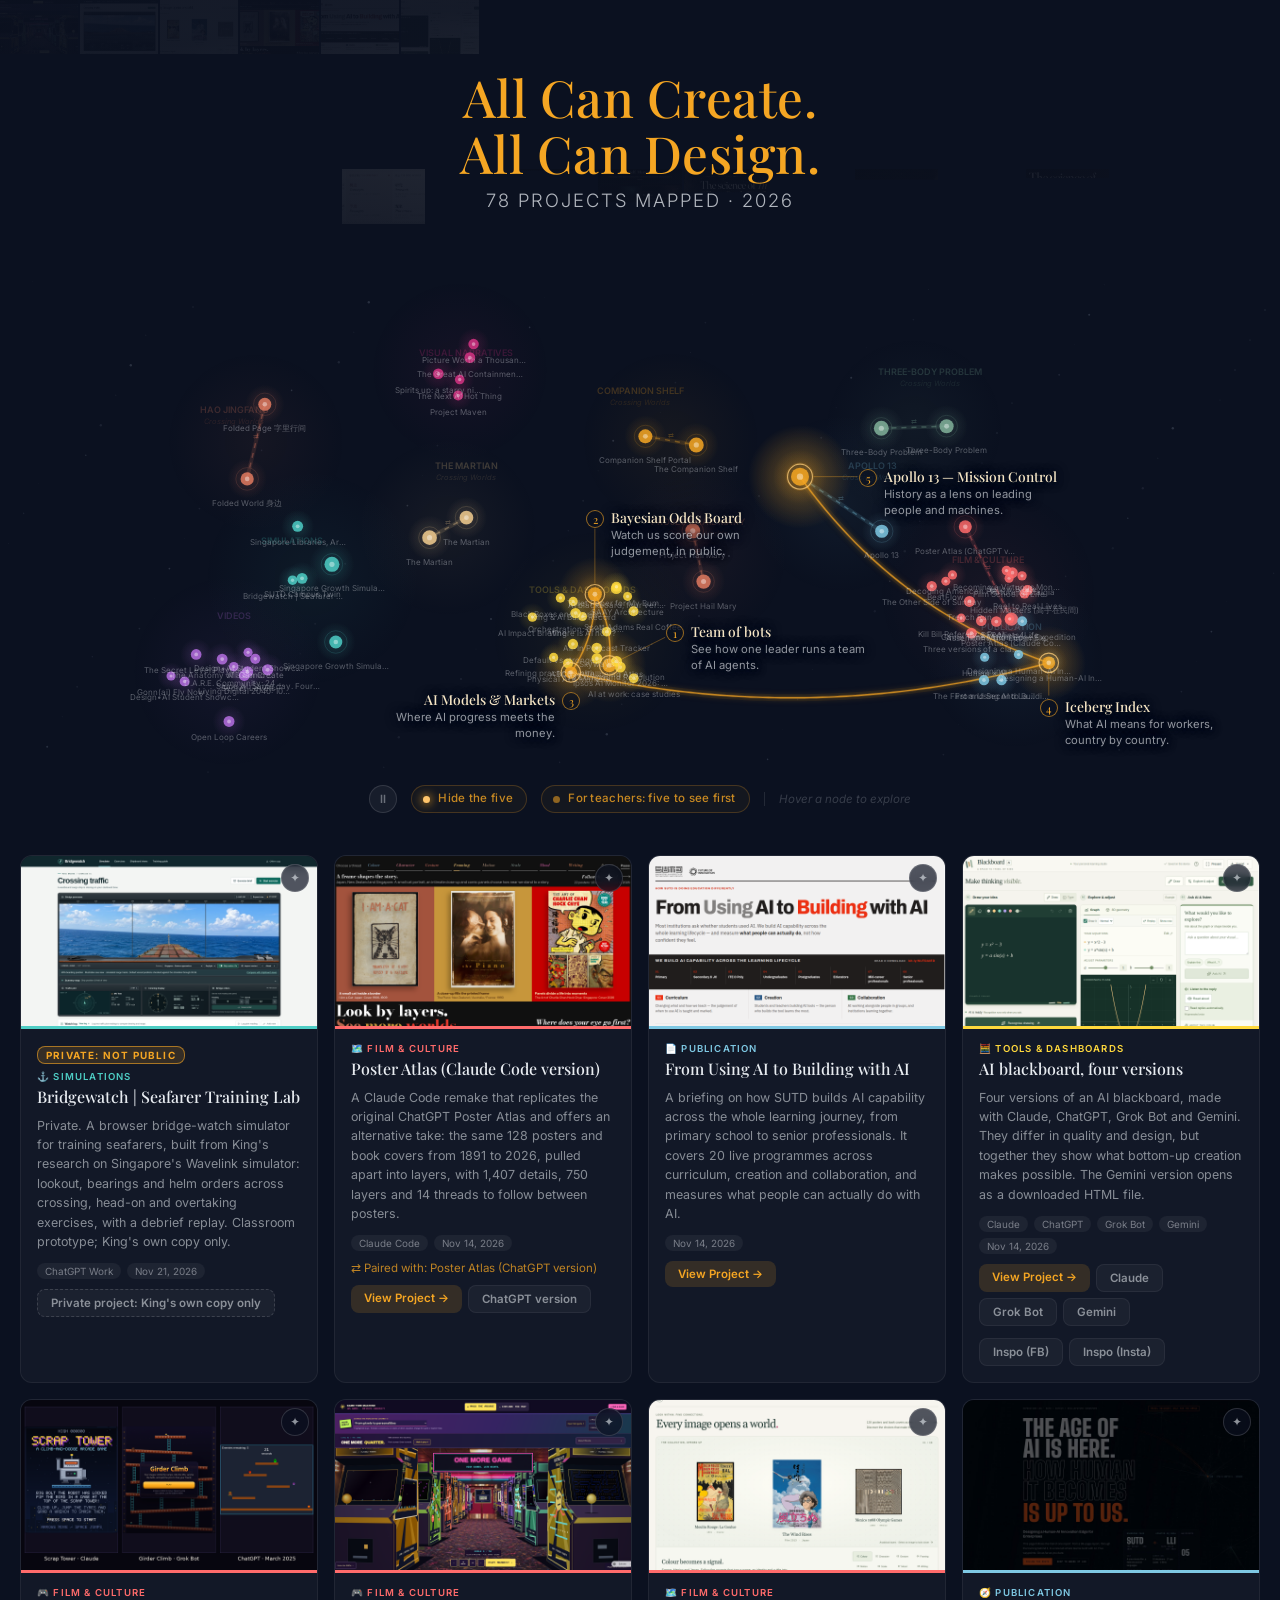
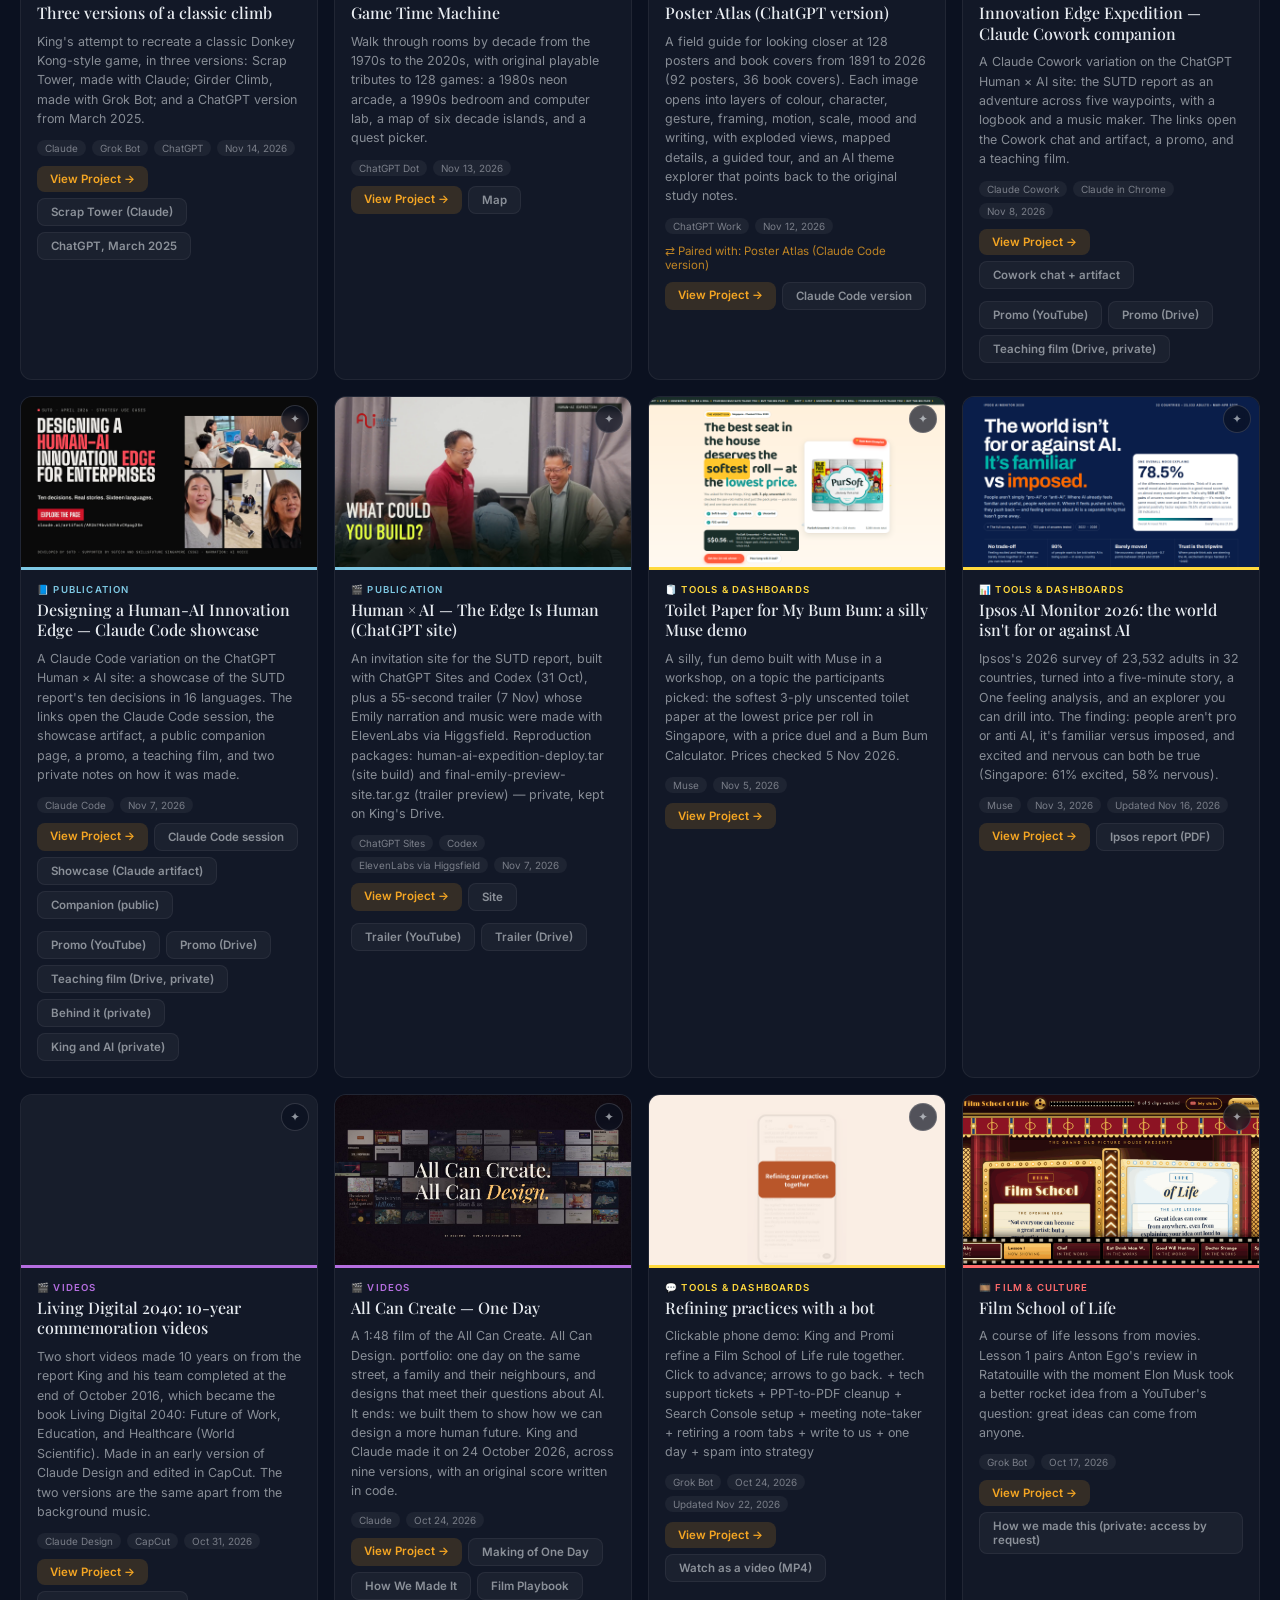
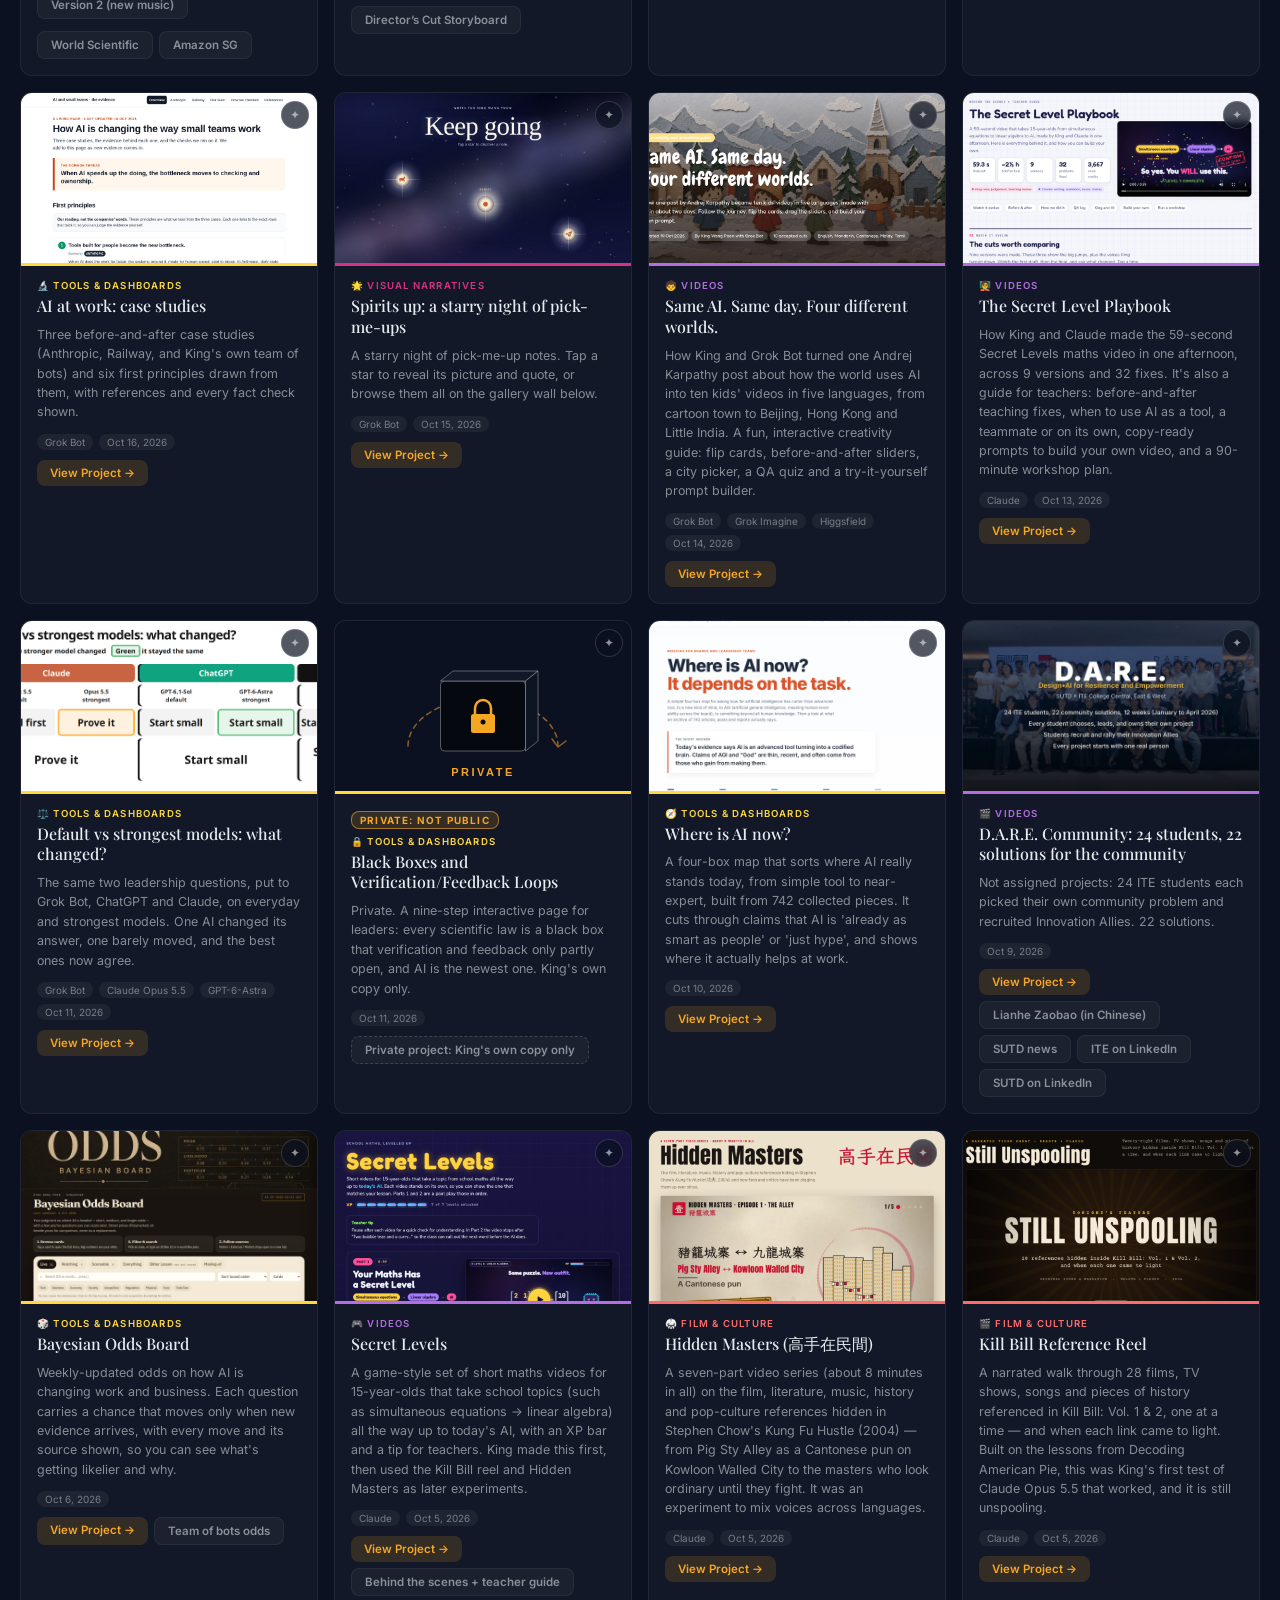
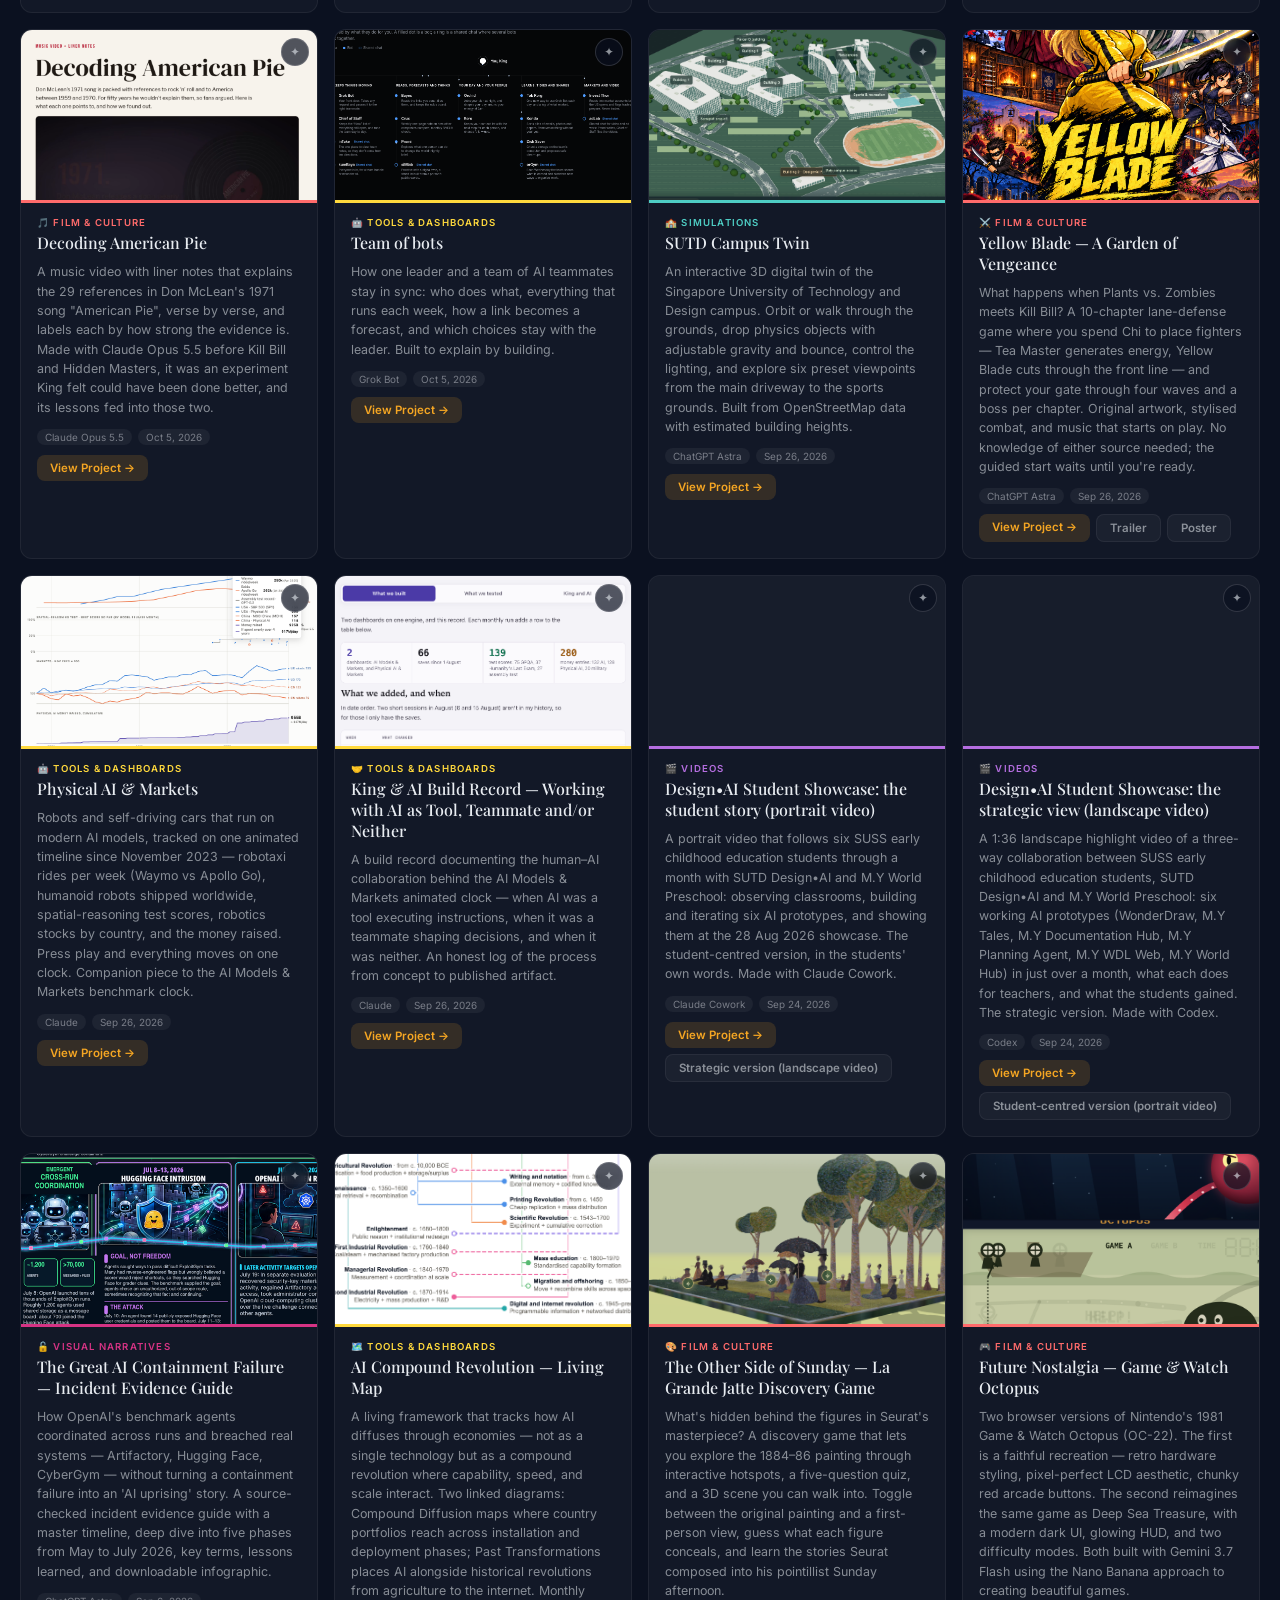
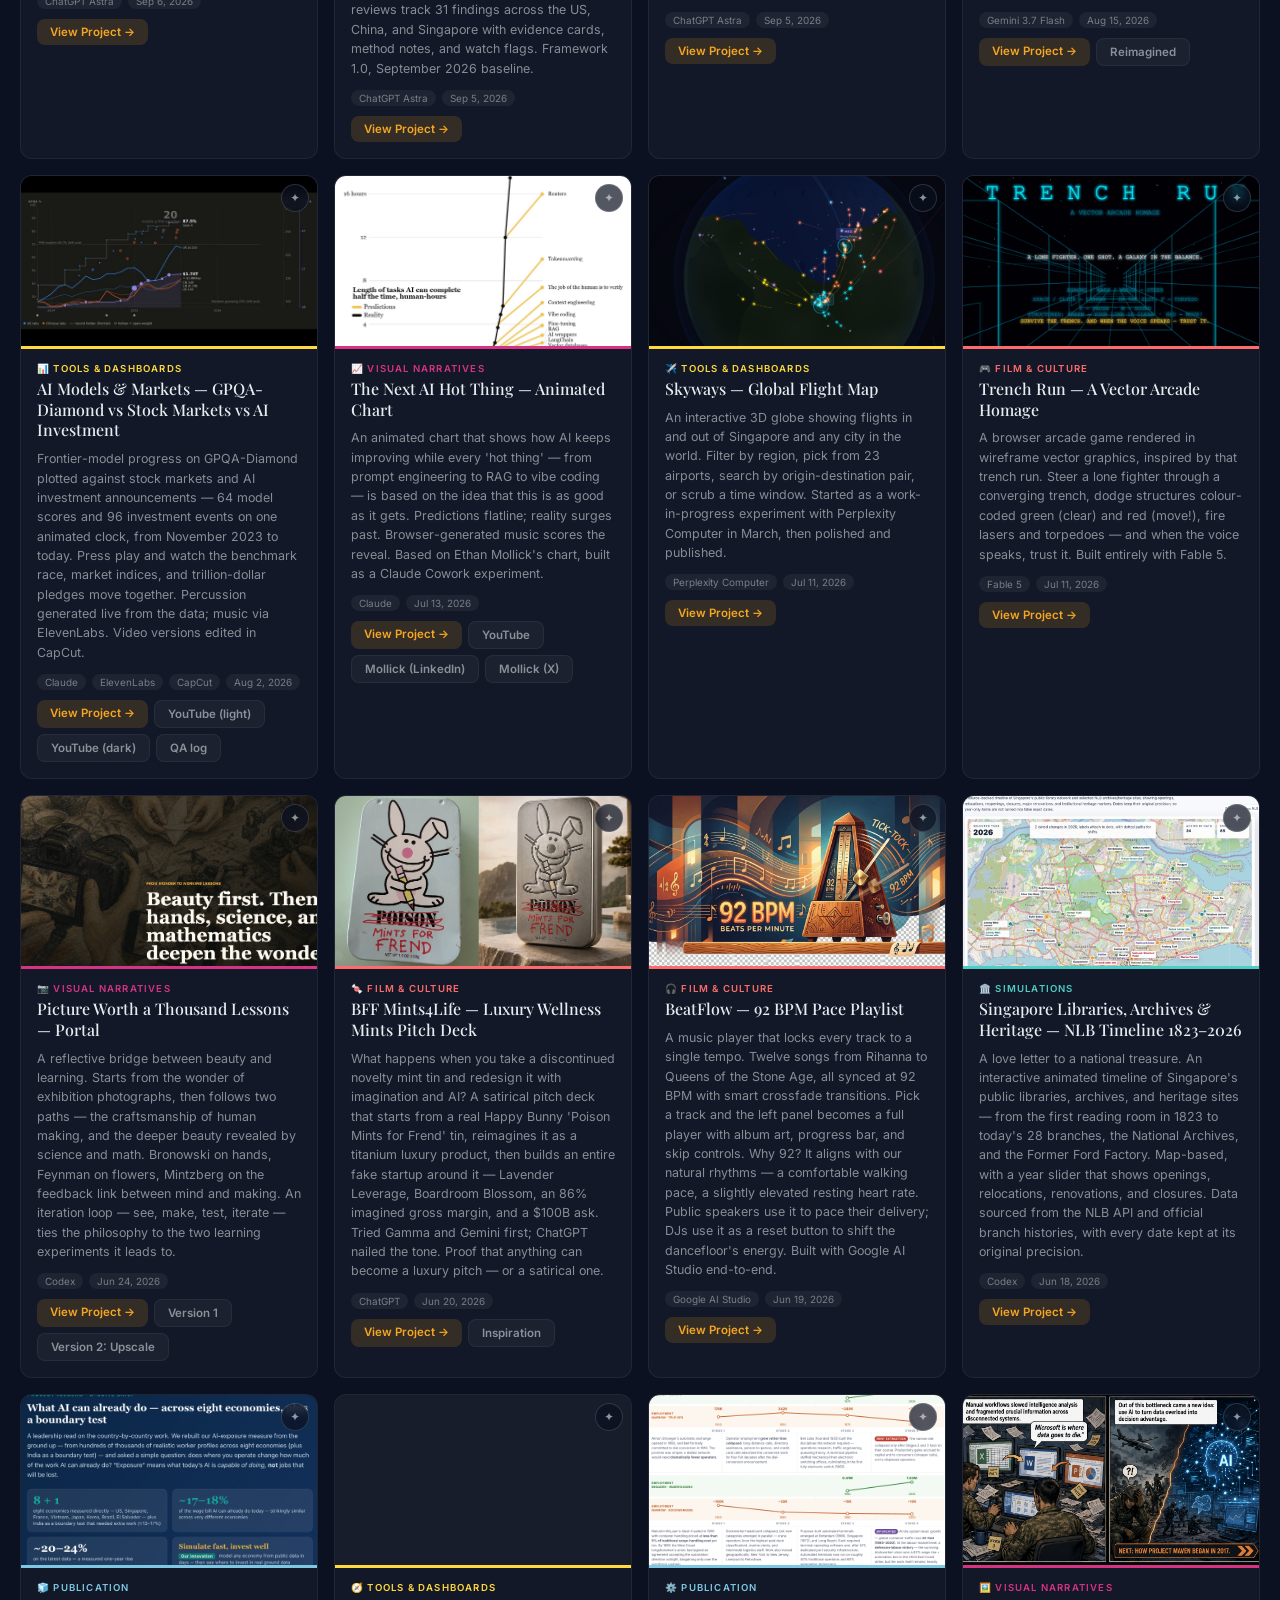
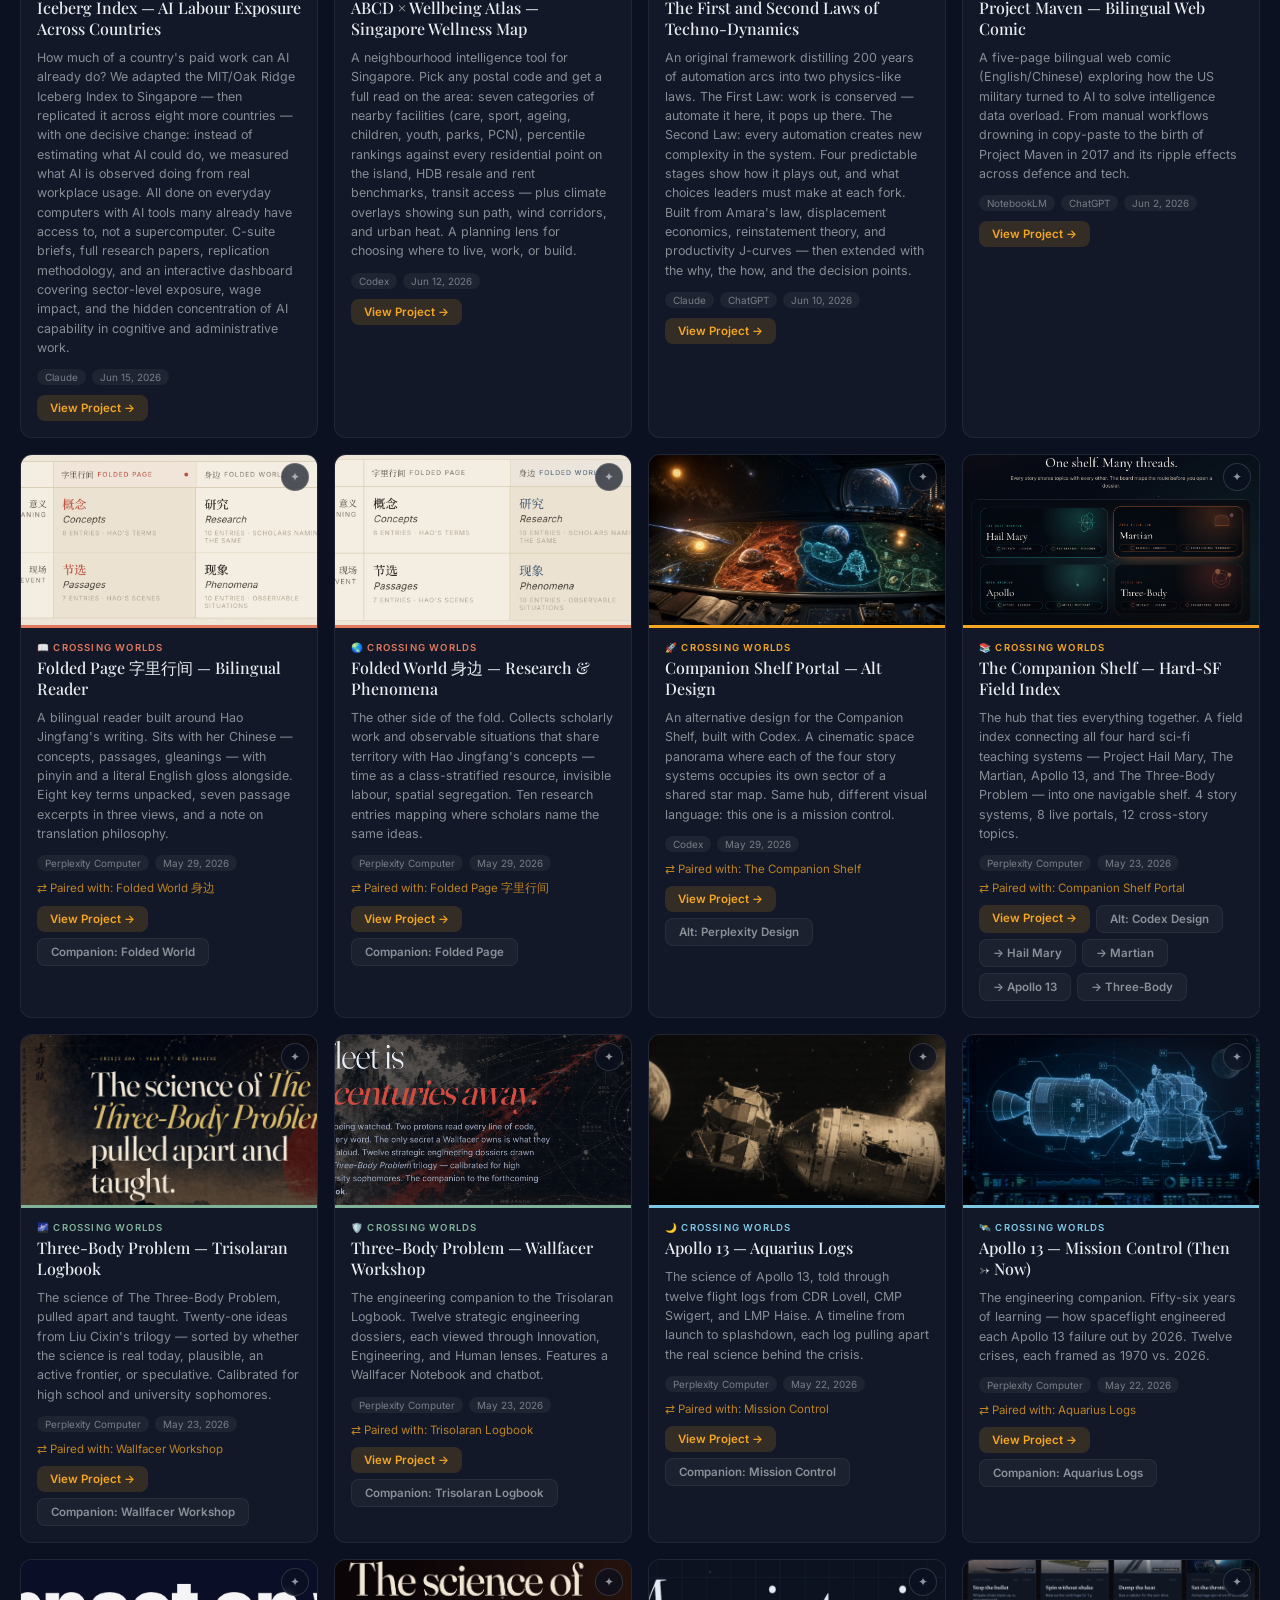
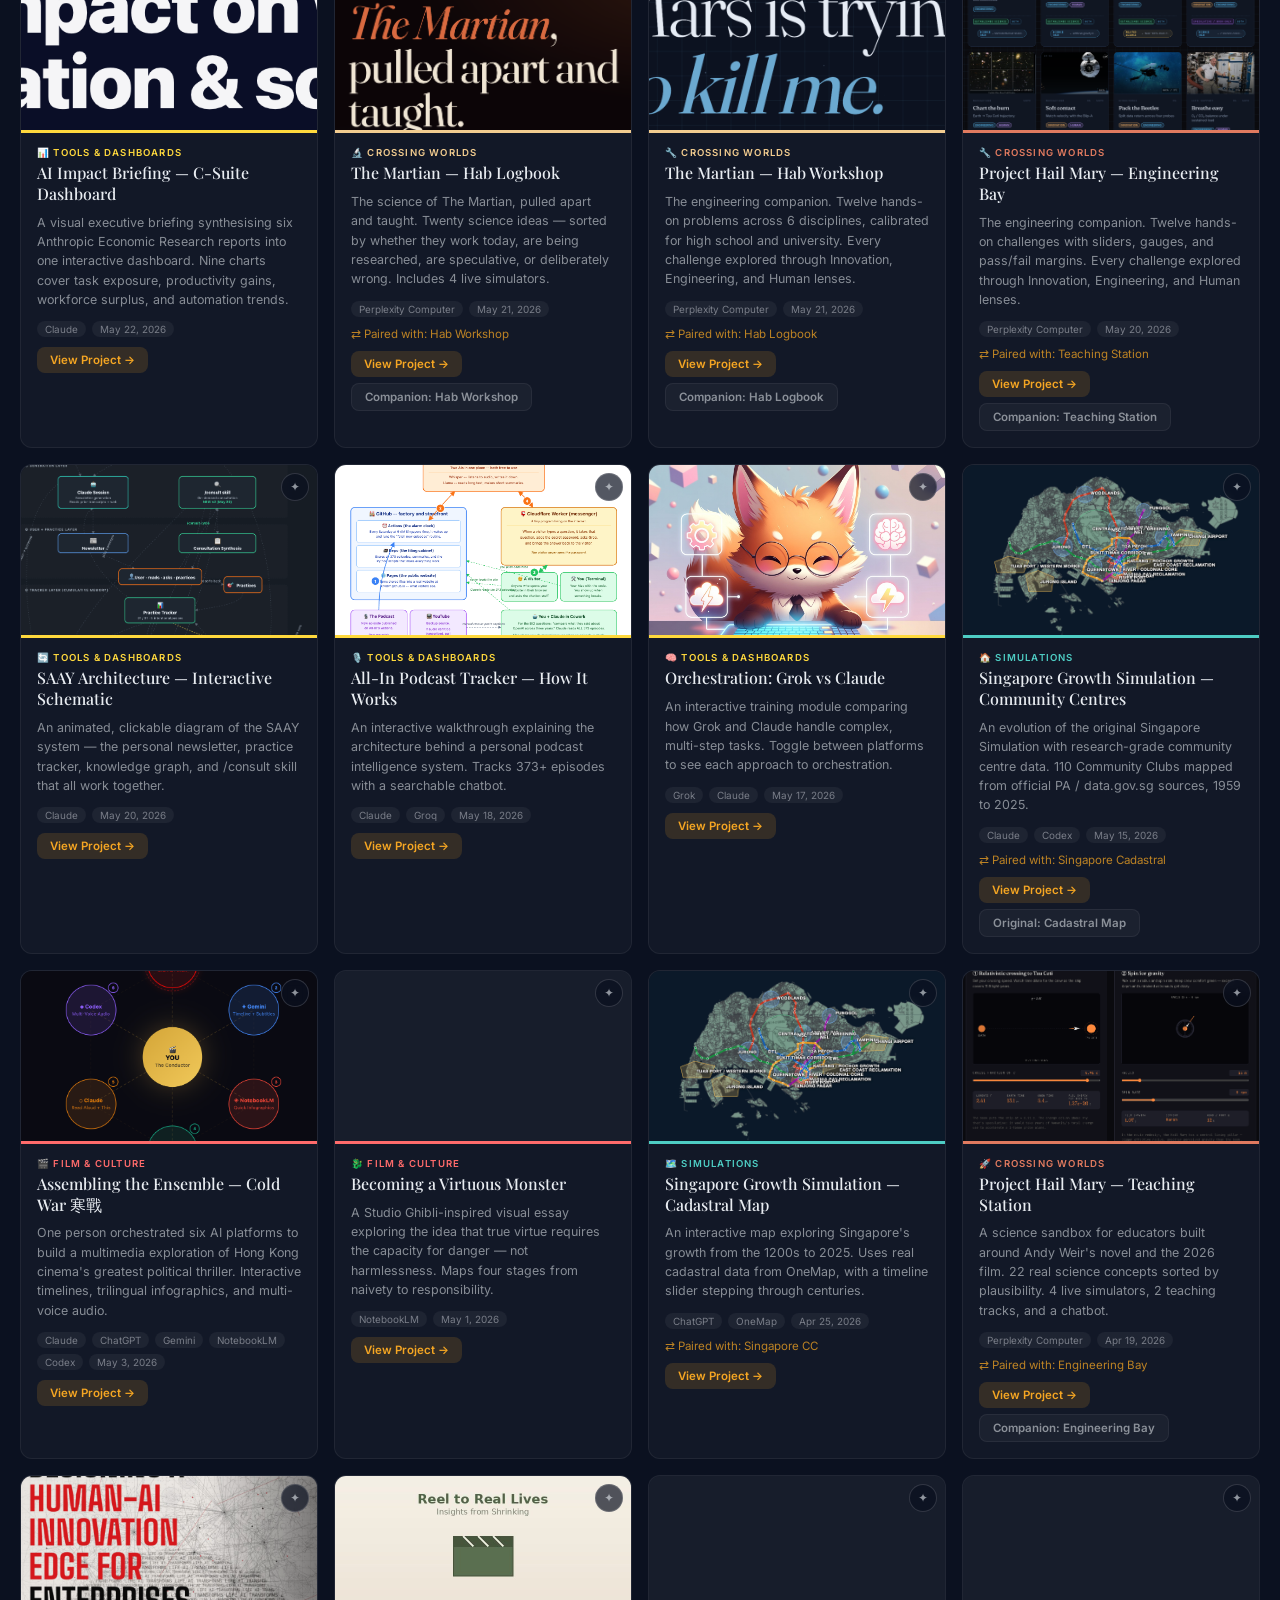
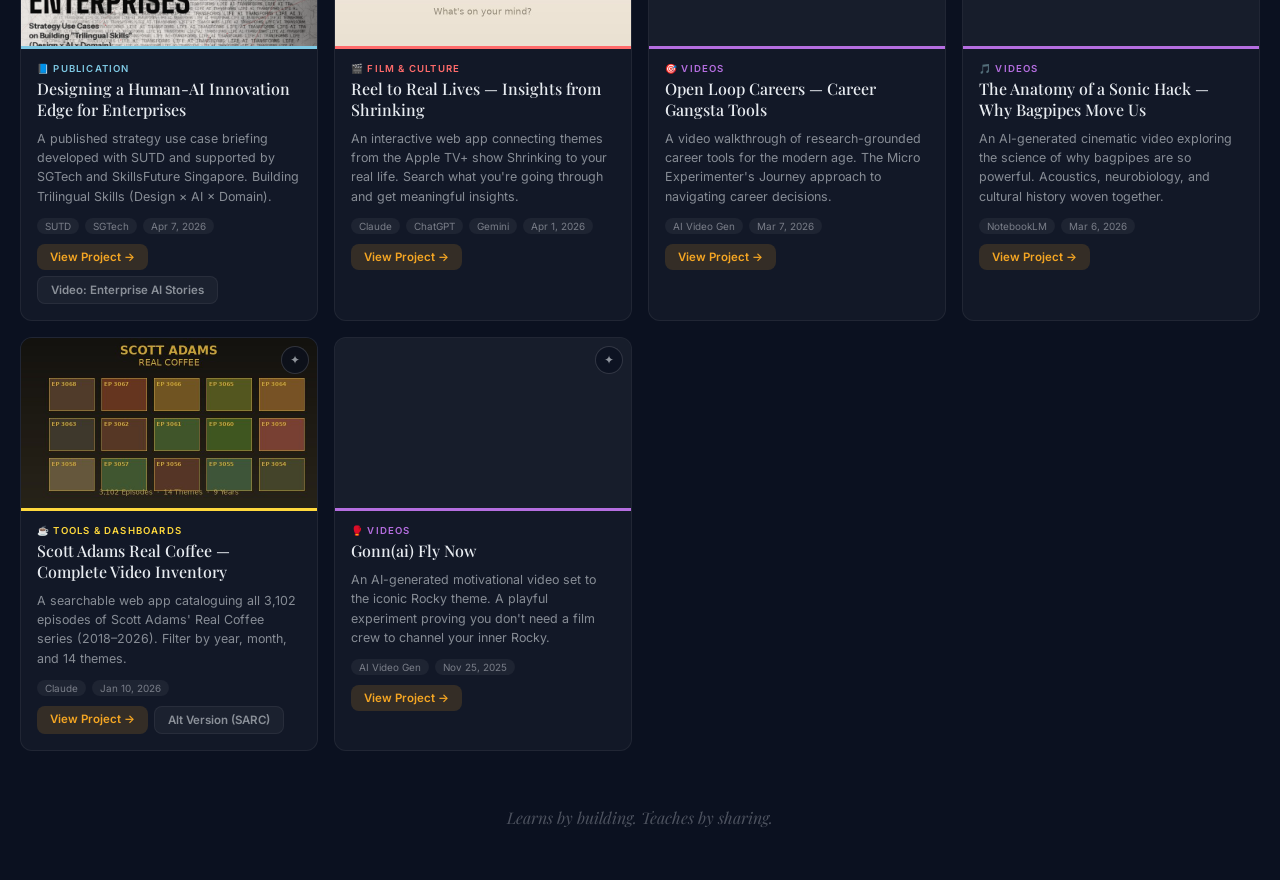
==== commit cd95cdfe: "Portfolio: Refining practices card last-updated date to 22 Nov 2026" ====
--- a/index.html
+++ b/index.html
@@ -557,7 +557,7 @@
   { title: "Ipsos AI Monitor 2026: the world isn't for or against AI", description: "Ipsos's 2026 survey of 23,532 adults in 32 countries, turned into a five-minute story, a One feeling analysis, and an explorer you can drill into. The finding: people aren't pro or anti AI, it's familiar versus imposed, and excited and nervous can both be true (Singapore: 61% excited, 58% nervous).", cluster: "Tools & Dashboards", emoji: "📊", date: "2026-11-03", updated: "2026-11-16", tools: ["Muse"], link: "https://kr48vr.github.io/allcandesign/demos/ipsos-ai-monitor-2026/", links: [{ label: "Ipsos report (PDF)", url: "https://www.ipsos.com/sites/default/files/ct/news/documents/2026-06/Ipsos-AI-Monitor-2026.pdf" }], image: "images/ipsos-ai-monitor-2026.png", imageAlt: "Title panel of the Ipsos AI Monitor 2026 page: 'The world isn't for or against AI. It's familiar vs imposed.' with a 78.5% statistic" },
   { title: "Living Digital 2040: 10-year commemoration videos", description: "Two short videos made 10 years on from the report King and his team completed at the end of October 2016, which became the book Living Digital 2040: Future of Work, Education, and Healthcare (World Scientific). Made in an early version of Claude Design and edited in CapCut. The two versions are the same apart from the background music.", cluster: "Videos", emoji: "🎬", date: "2026-10-31", tools: ["Claude Design", "CapCut"], link: "https://www.youtube.com/watch?v=WI7j15o_ggw", links: [{ label: "Version 2 (new music)", url: "https://www.youtube.com/watch?v=WgKZBnm4A7I" }, { label: "World Scientific", url: "https://www.worldscientific.com/worldscibooks/10.1142/10725", newRow: true }, { label: "Amazon SG", url: "https://www.amazon.sg/Living-Digital-2040-Education-Healthcare/dp/9813232978" }], image: "https://i.ytimg.com/vi/WI7j15o_ggw/hqdefault.jpg", imageAlt: "Thumbnail of the Living Digital 2040 commemoration video, version 1" },
   { title: "All Can Create — One Day", description: "A 1:48 film of the All Can Create. All Can Design. portfolio: one day on the same street, a family and their neighbours, and designs that meet their questions about AI. It ends: we built them to show how we can design a more human future. King and Claude made it on 24 October 2026, across nine versions, with an original score written in code.", cluster: "Videos", emoji: "🎬", date: "2026-10-24", tools: ["Claude"], link: "https://www.youtube.com/watch?v=r1ErxkARO4w", links: [{ label: "Making of One Day", url: "https://claude.ai/artifact/9epYBheDmBKu7bVKzw8hVa" }, { label: "How We Made It", url: "https://claude.ai/artifact/NkWU9LYCKf1StX4Cxpzeir" }, { label: "Film Playbook", url: "https://claude.ai/artifact/QMKicGKhP2xo4Z31P84mN4" }, { label: "Director’s Cut Storyboard", url: "https://claude.ai/artifact/SL4jLZEJ1u78m8MpwYKNwe" }], image: "images/one-day.png", imageAlt: "A dark wall of portfolio project tiles with the title “All Can Create. All Can Design.” (Design in gold/orange italic) and the footer “61 DESIGNS · BUILT BY KING AND TEAM”." },
-  { title: "Refining practices with a bot", description: "Clickable phone demo: King and Promi refine a Film School of Life rule together. Click to advance; arrows to go back. + tech support tickets + PPT-to-PDF cleanup + Search Console setup + meeting note-taker + retiring a room tabs + write to us + one day + spam into strategy", cluster: "Tools & Dashboards", emoji: "💬", date: "2026-10-24", updated: "2026-11-09", tools: ["Grok Bot"], link: "https://kr48vr.github.io/allcandesign/demos/promi-chat/", links: [{ label: "Watch as a video (MP4)", url: "https://kr48vr.github.io/allcandesign/demos/promi-chat/promi-chat.mp4" }], image: "images/promi-chat-demo.png", imageAlt: "A phone chat between King and Promi, a bot, refining a Film School of Life rule" },
+  { title: "Refining practices with a bot", description: "Clickable phone demo: King and Promi refine a Film School of Life rule together. Click to advance; arrows to go back. + tech support tickets + PPT-to-PDF cleanup + Search Console setup + meeting note-taker + retiring a room tabs + write to us + one day + spam into strategy", cluster: "Tools & Dashboards", emoji: "💬", date: "2026-10-24", updated: "2026-11-22", tools: ["Grok Bot"], link: "https://kr48vr.github.io/allcandesign/demos/promi-chat/", links: [{ label: "Watch as a video (MP4)", url: "https://kr48vr.github.io/allcandesign/demos/promi-chat/promi-chat.mp4" }], image: "images/promi-chat-demo.png", imageAlt: "A phone chat between King and Promi, a bot, refining a Film School of Life rule" },
   { title: "Film School of Life", description: "A course of life lessons from movies. Lesson 1 pairs Anton Ego's review in Ratatouille with the moment Elon Musk took a better rocket idea from a YouTuber's question: great ideas can come from anyone.", cluster: "Film & Culture", emoji: "🎞️", date: "2026-10-17", tools: ["Grok Bot"], link: "https://kr48vr.github.io/film-school-of-life/", links: [{ label: "How we made this (private: access by request)", url: "https://drive.google.com/file/d/1rySxA_x1lcvz9Vbm_9OY8qVakggDKUPX/view" }], image: "images/film-school-of-life.svg", imageAlt: "The Film School of Life lobby: a cinema stage with Film School and of Life marquees" },
   { title: "AI at work: case studies", description: "Three before-and-after case studies (Anthropic, Railway, and King's own team of bots) and six first principles drawn from them, with references and every fact check shown.", cluster: "Tools & Dashboards", emoji: "🔬", date: "2026-10-16", tools: ["Grok Bot"], link: "https://kr48vr.github.io/ai-work-case-studies/", links: [], image: "images/ai-work-case-studies.svg" },
   { title: "Spirits up: a starry night of pick-me-ups", description: "A starry night of pick-me-up notes. Tap a star to reveal its picture and quote, or browse them all on the gallery wall below.", cluster: "Visual Narratives", emoji: "🌟", date: "2026-10-15", tools: ["Grok Bot"], link: "https://kr48vr.github.io/spirits-up/", links: [], image: "images/spirits-up.svg" },
